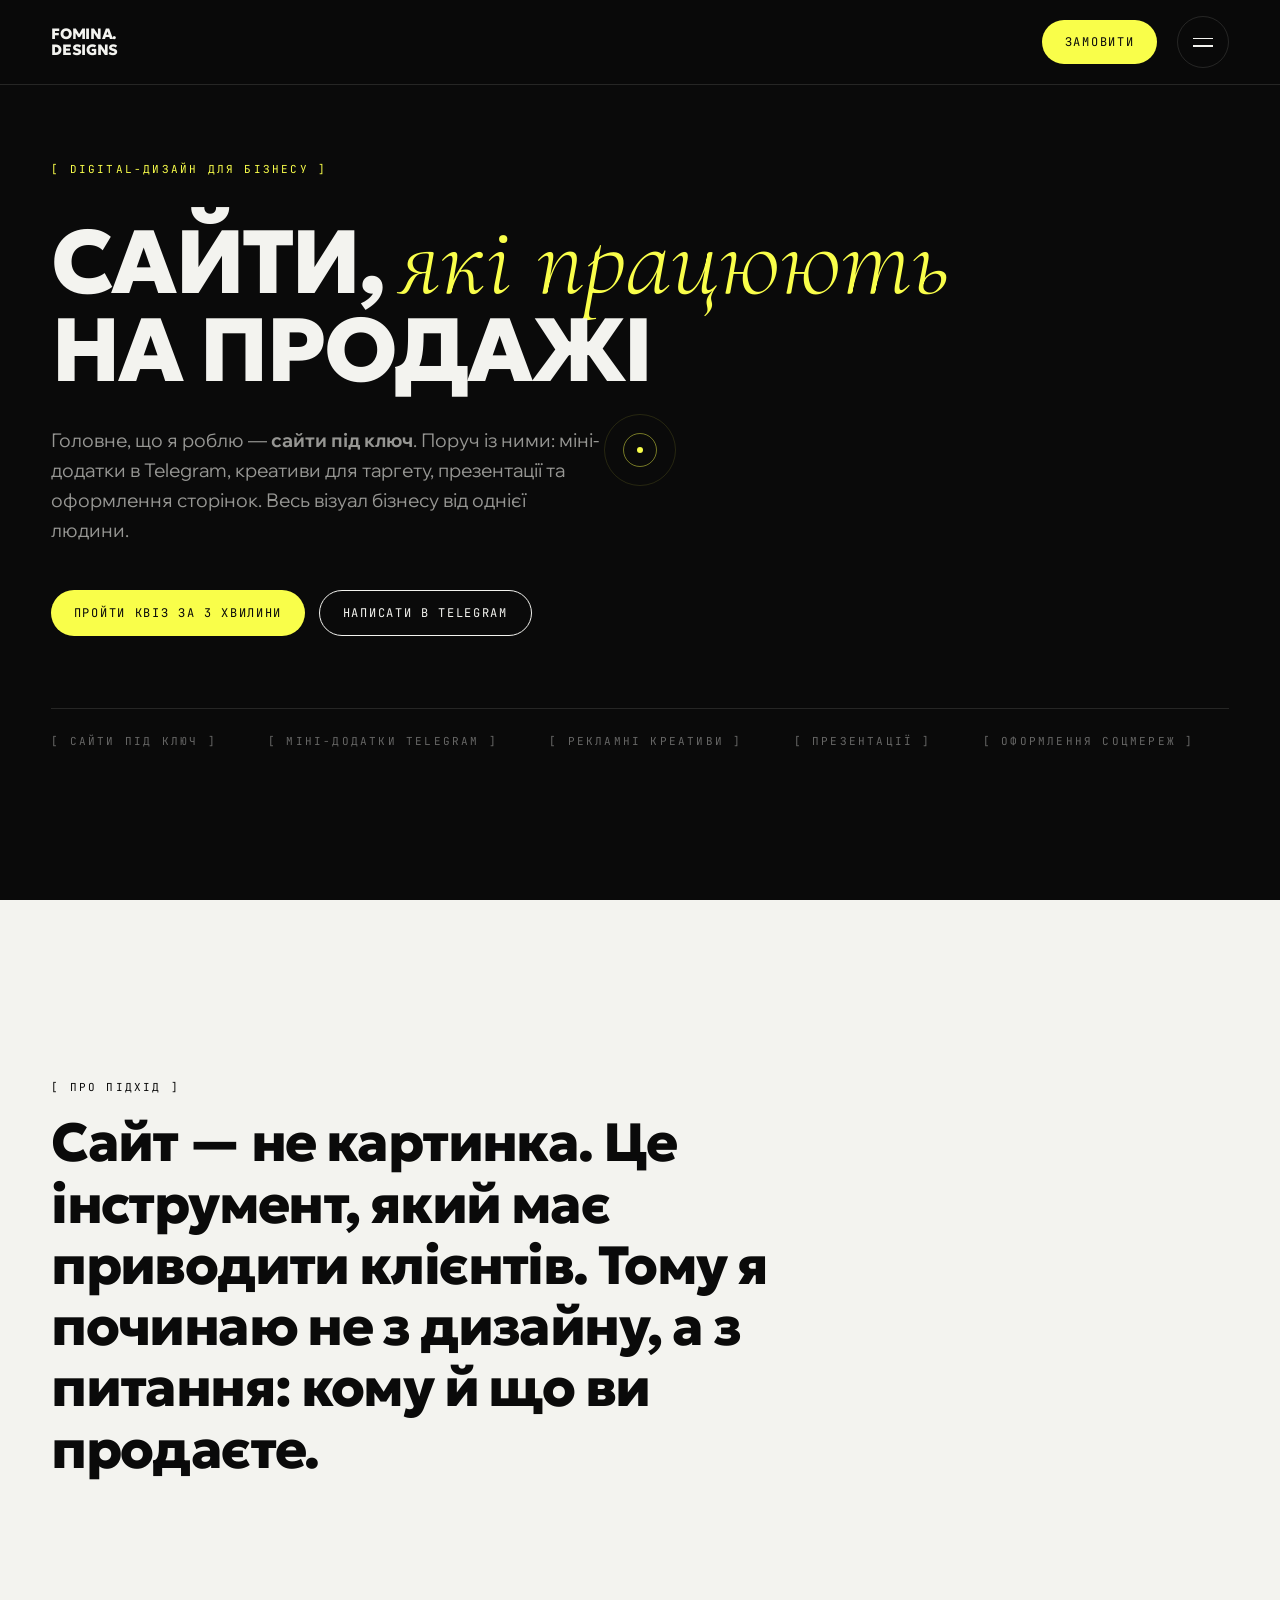
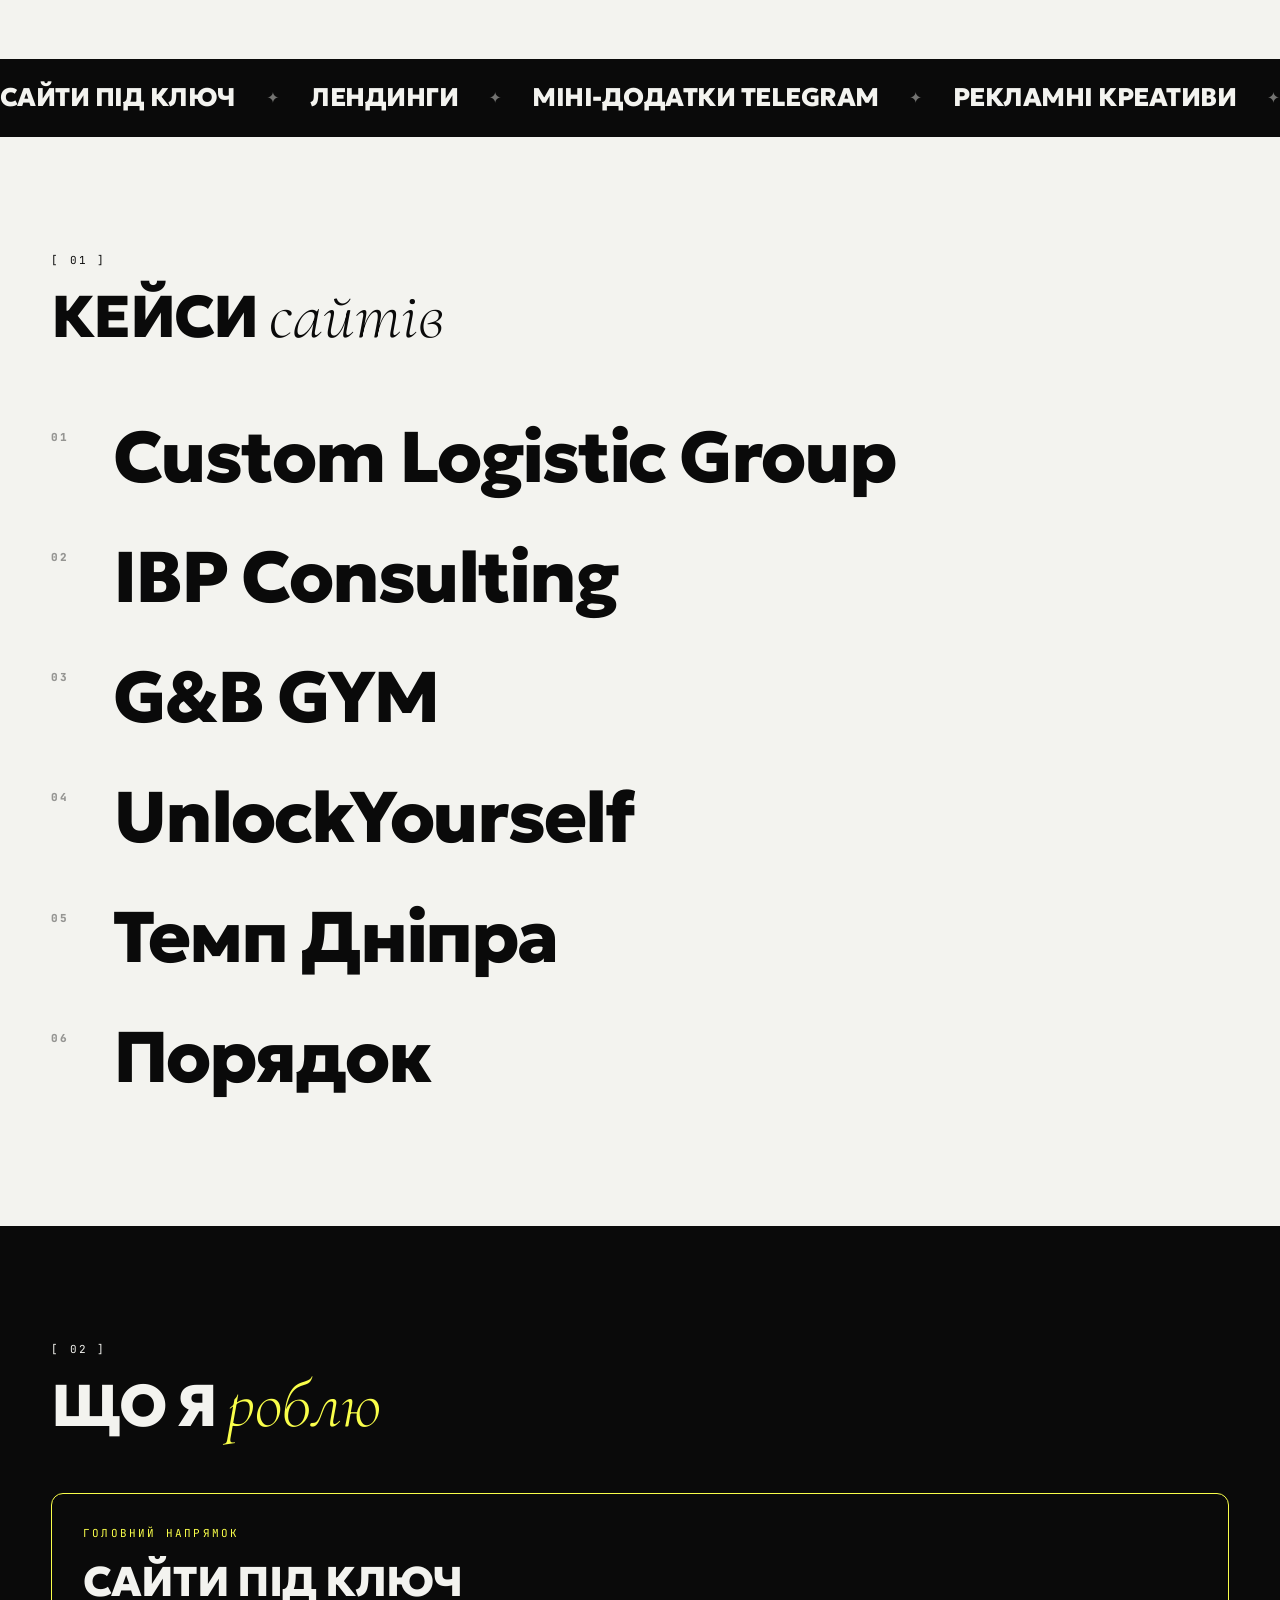
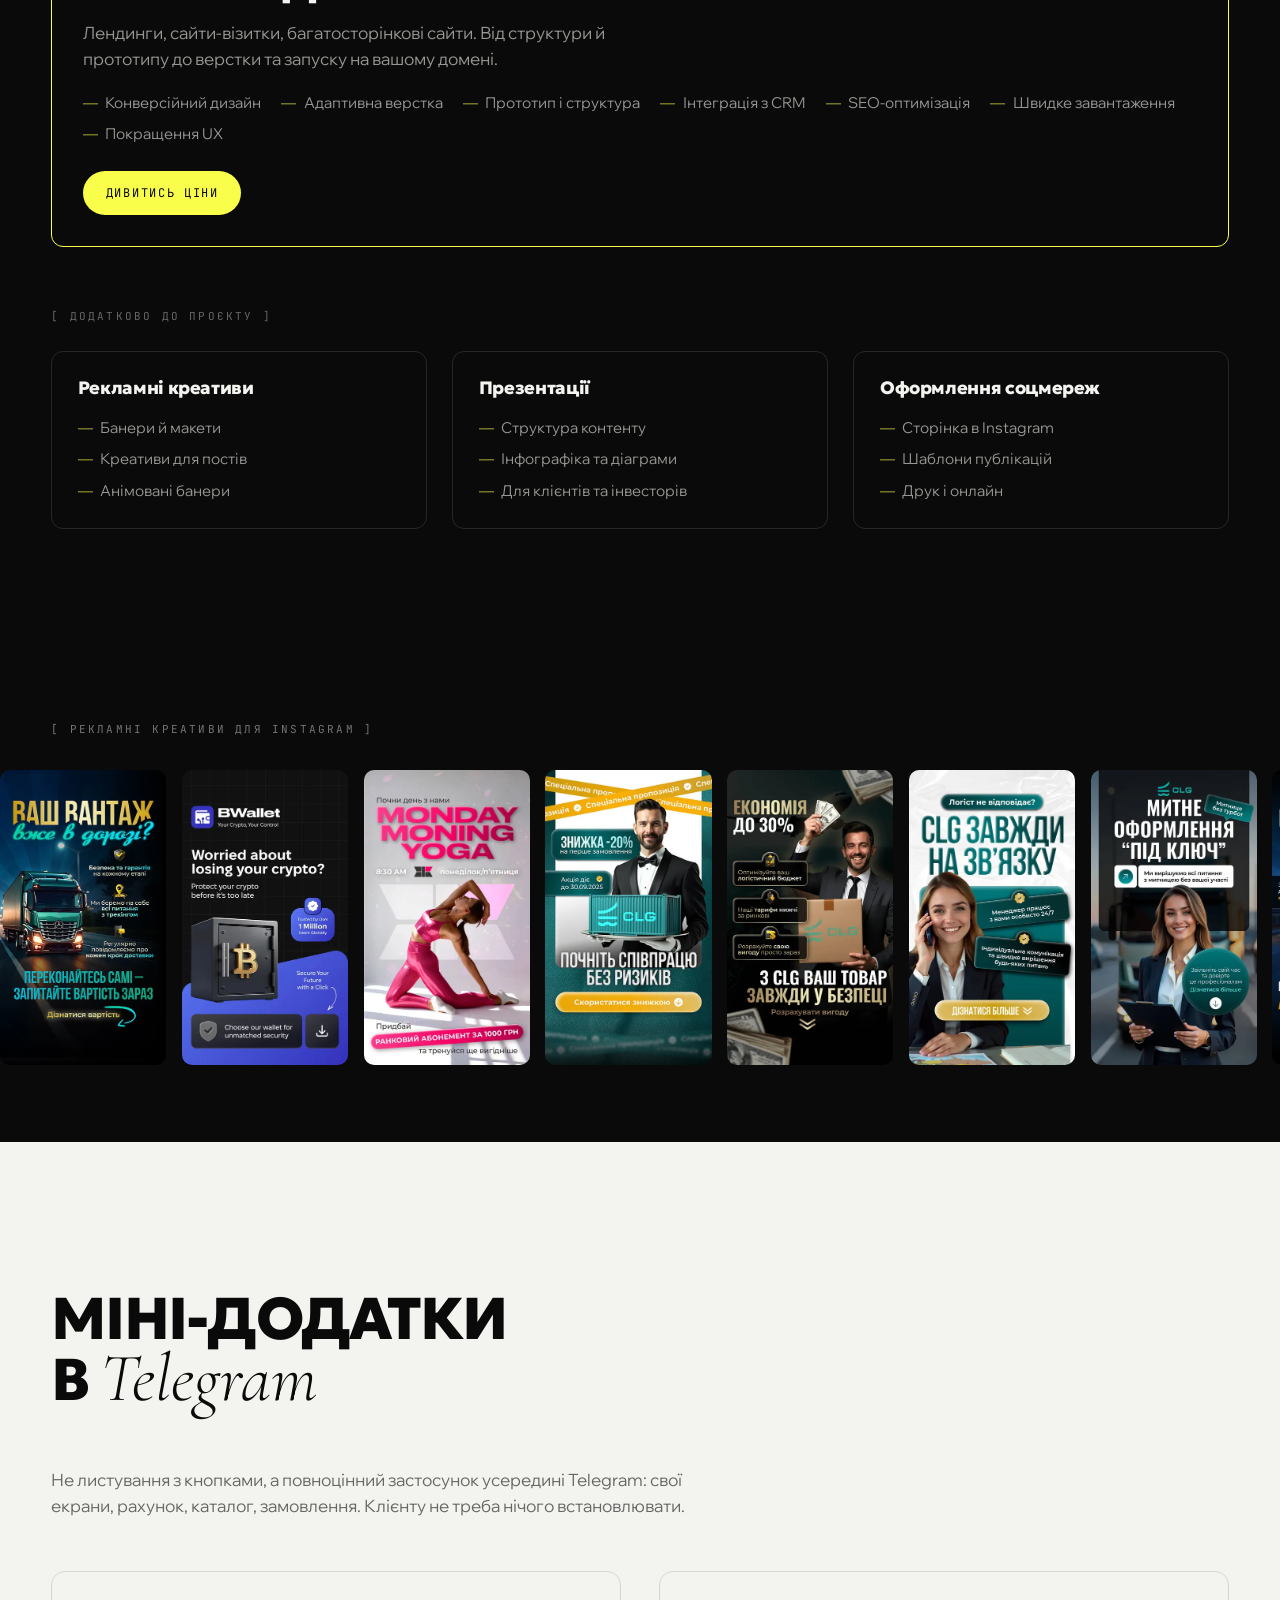
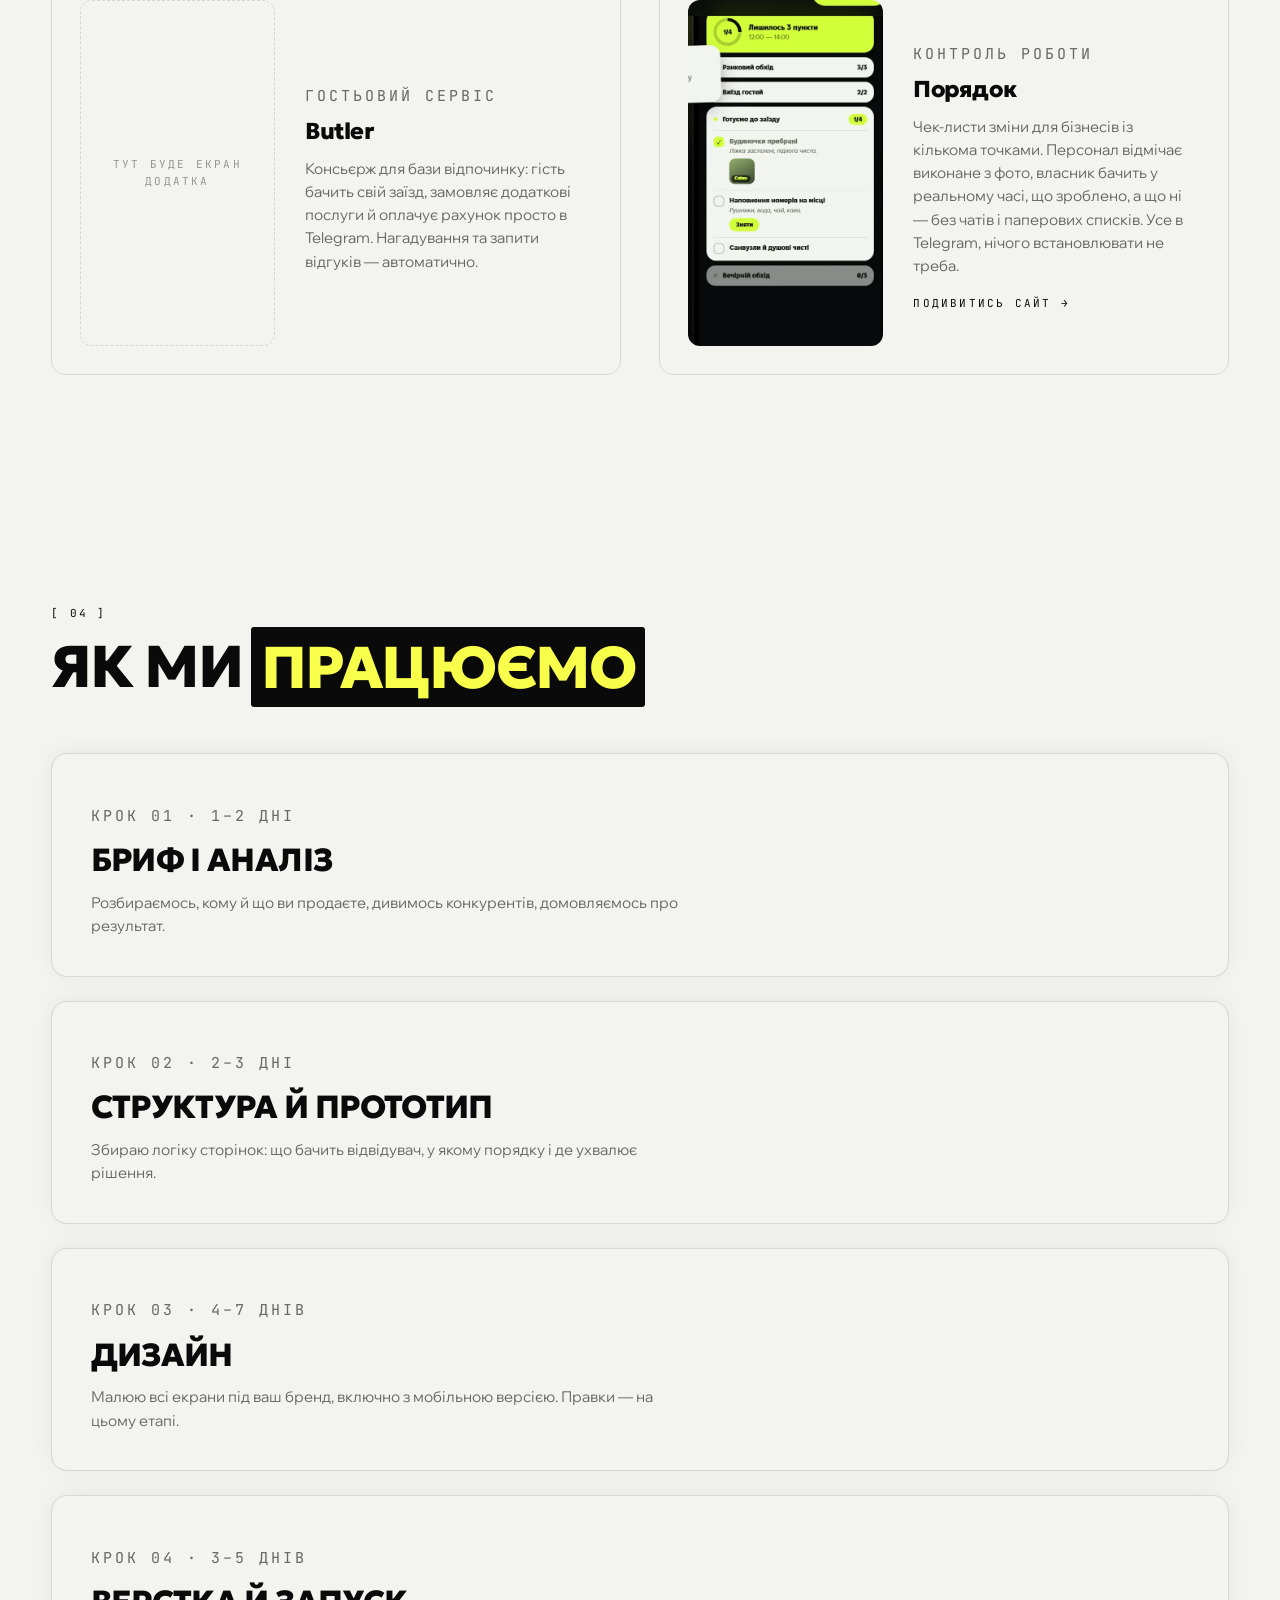
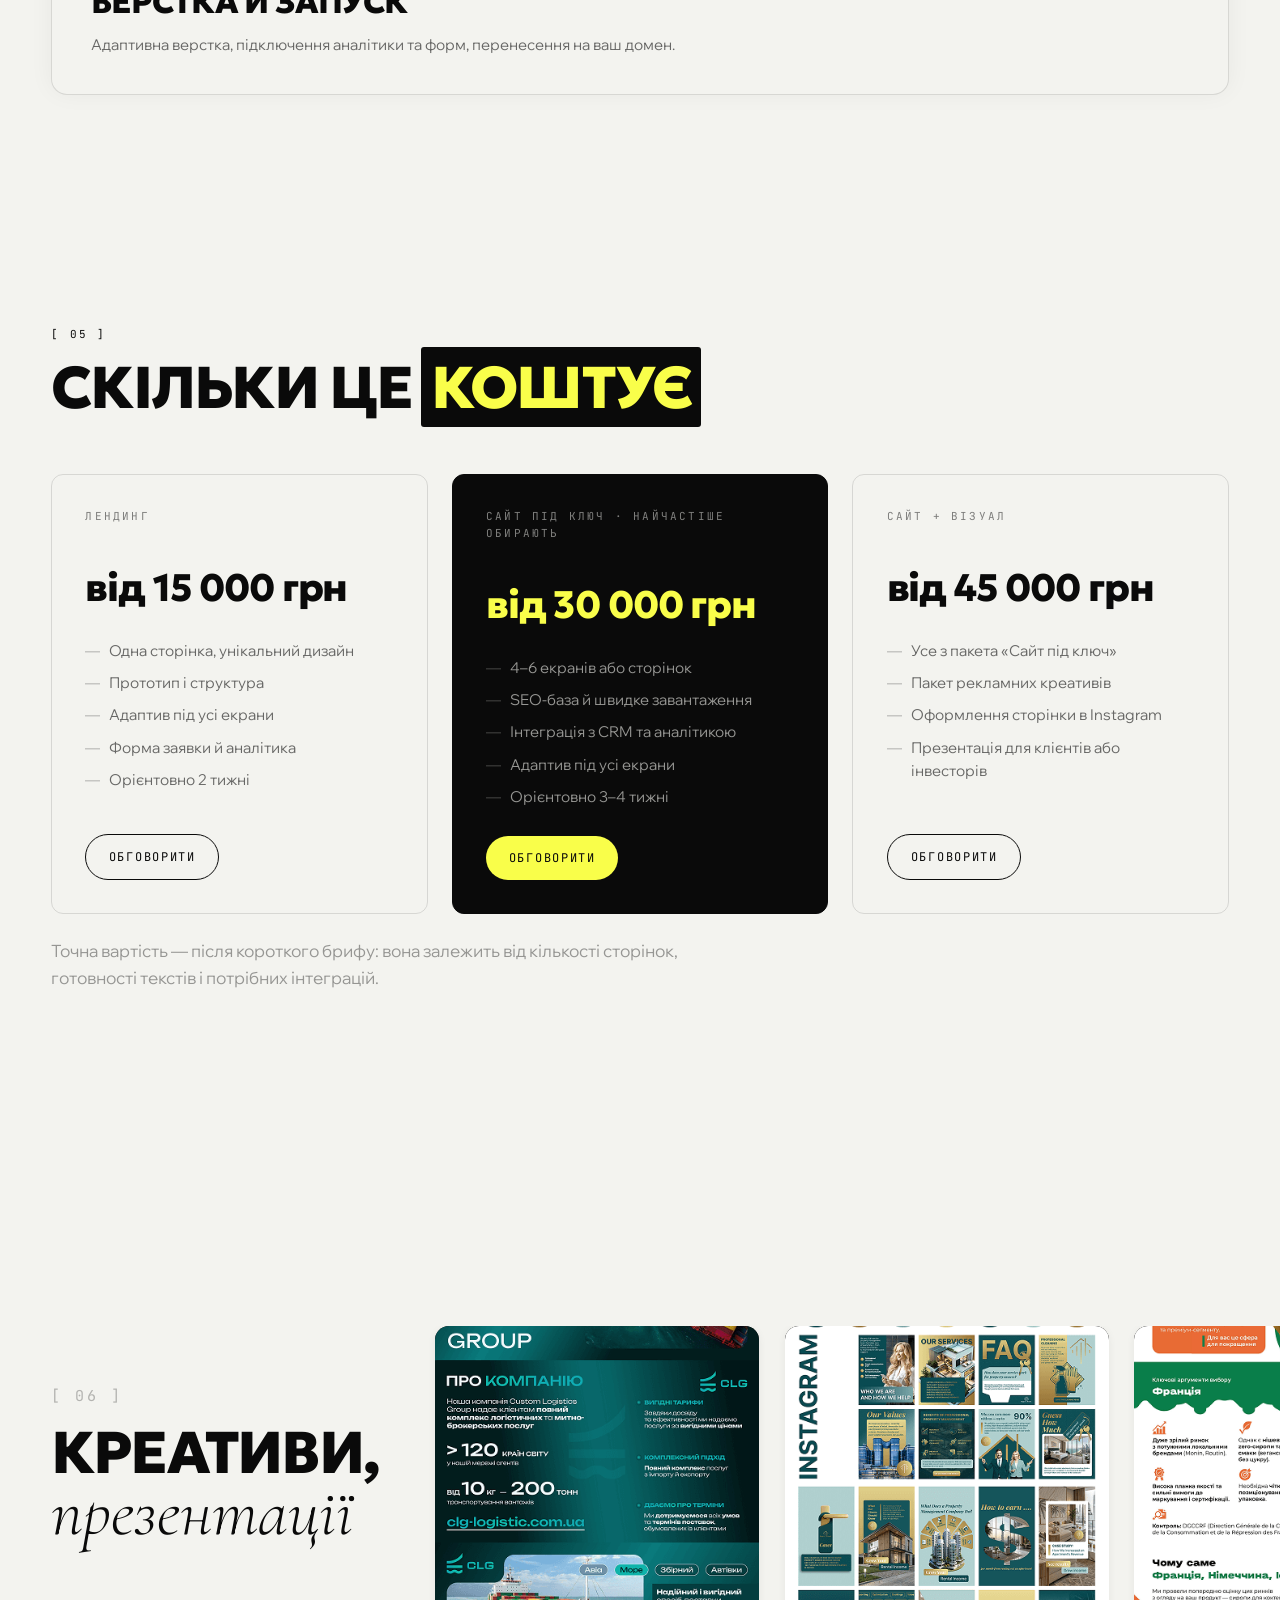
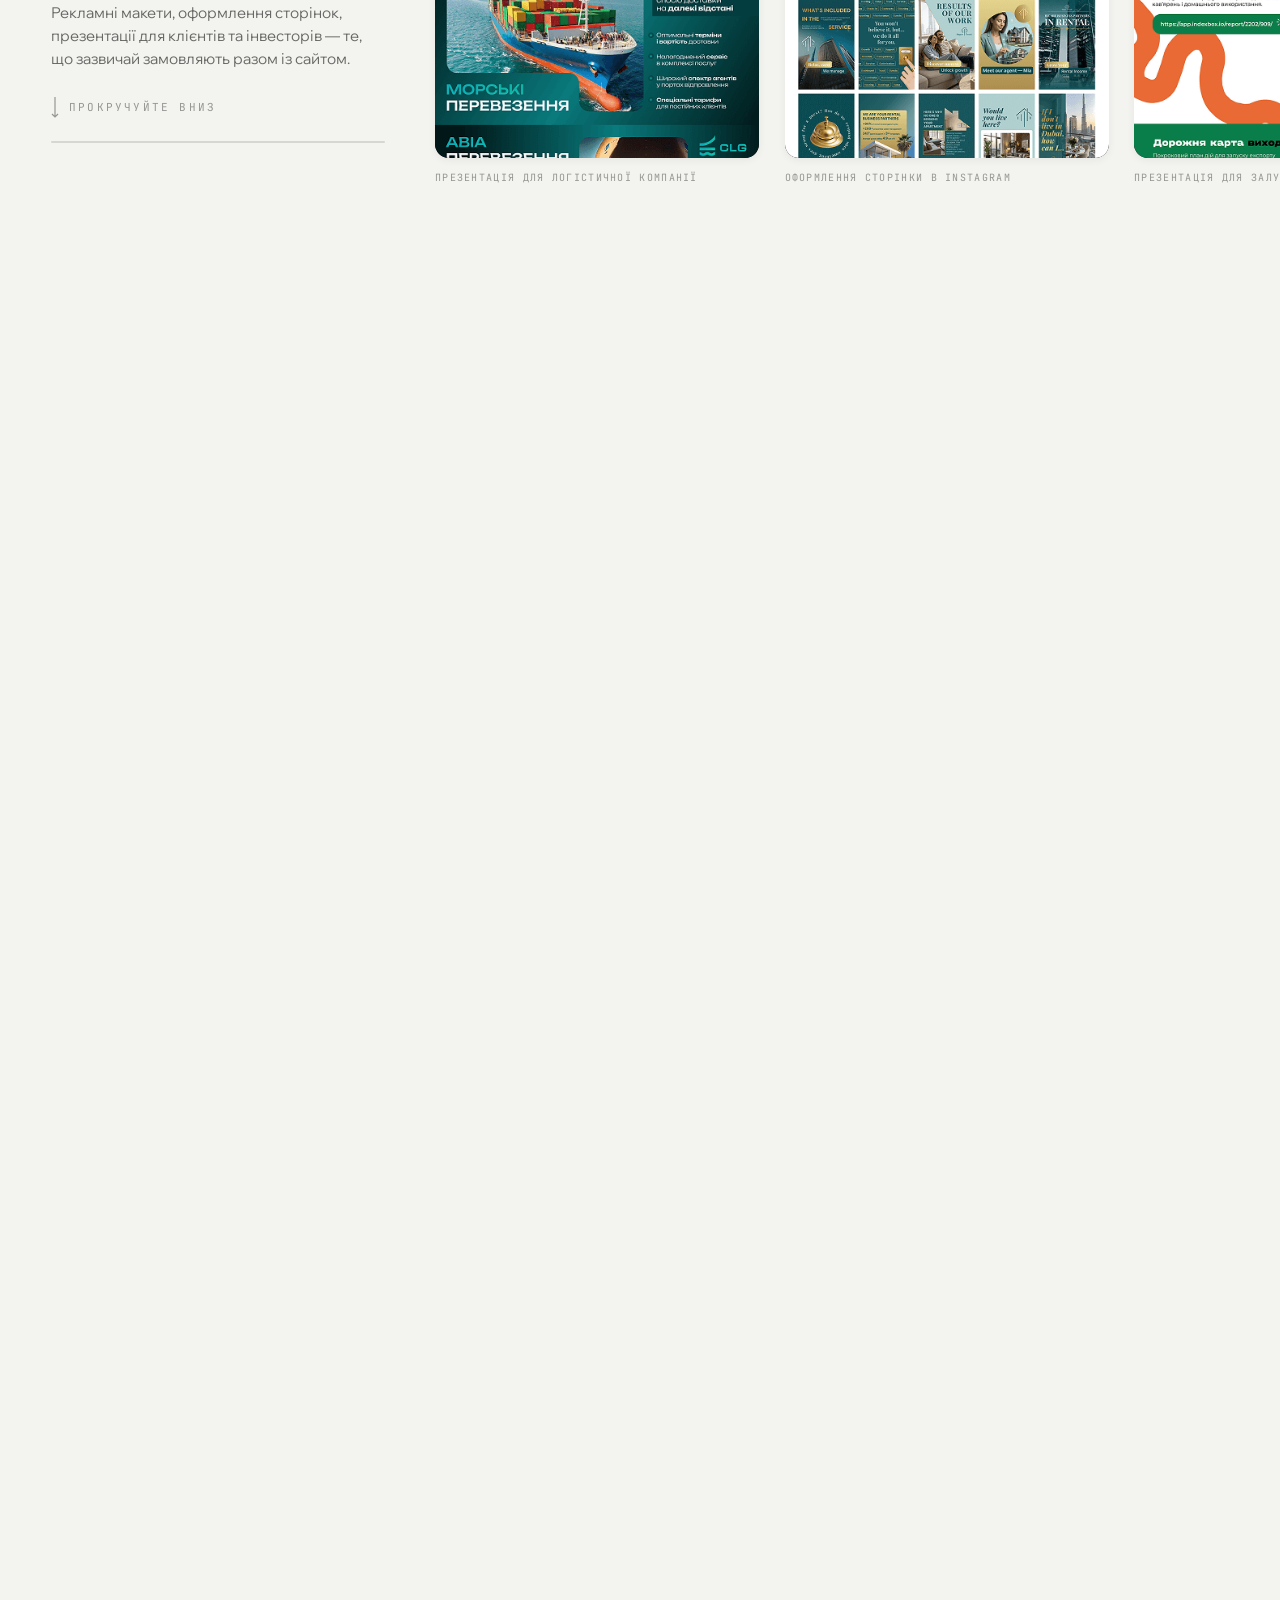
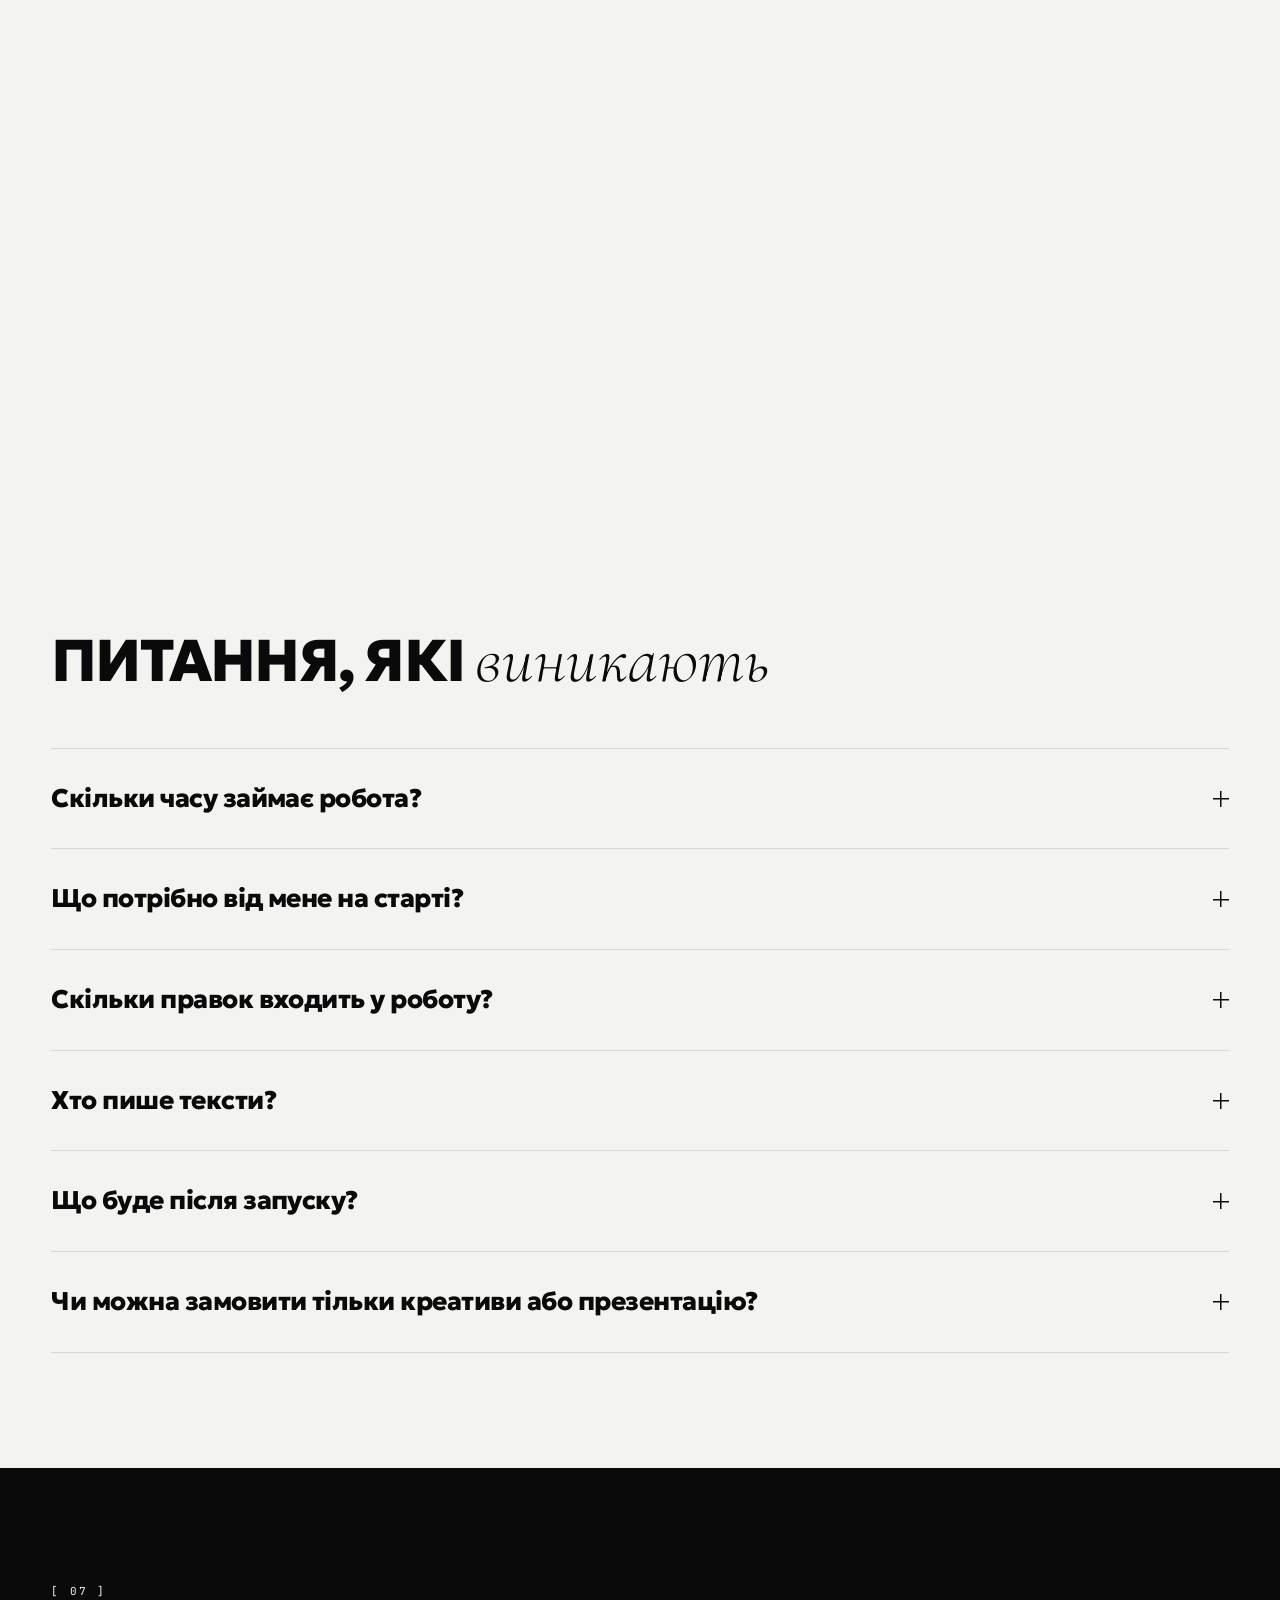
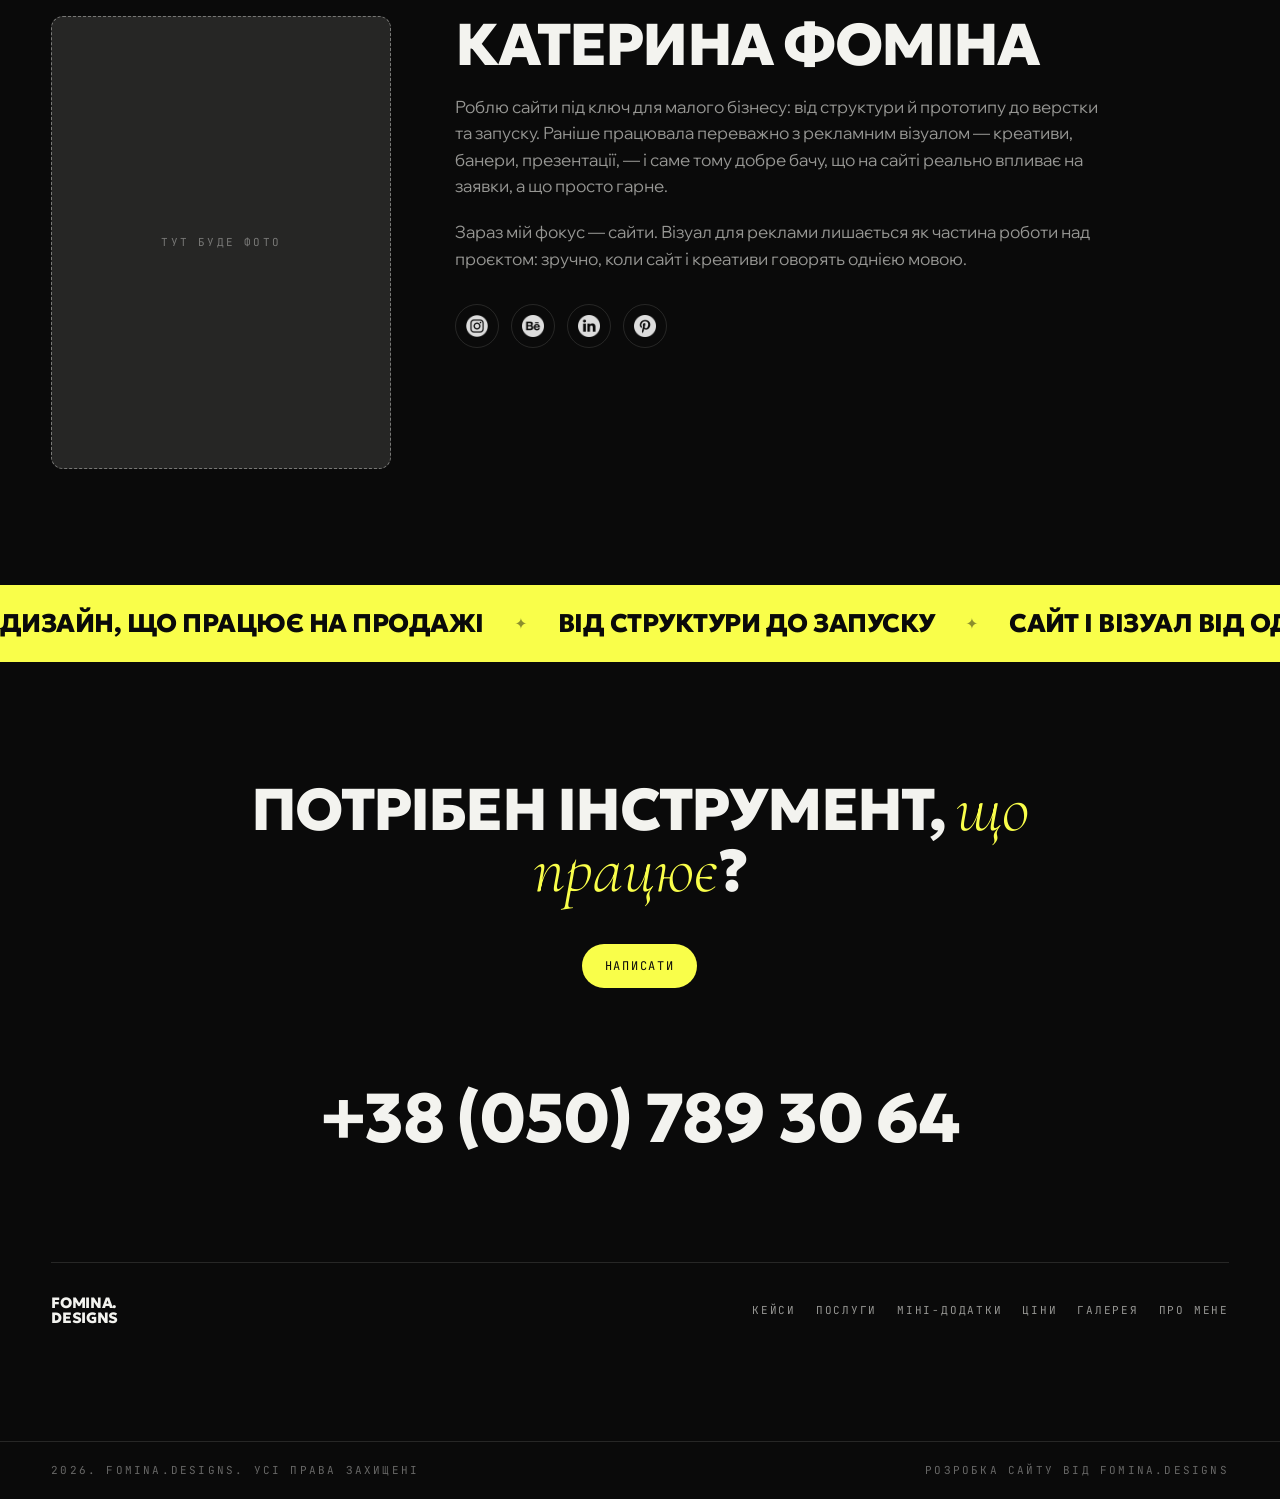
==== index.html @ 54326cf2 "Нахил кейсів прибрано Ефект не сподобався — кейси знову стоять рівно. Виправлення тексту на чорній к" ====
<!DOCTYPE html>
<html lang="uk">
<head>
<meta charset="utf-8">
<meta name="viewport" content="width=device-width, initial-scale=1">
<title>Fomina.Designs — сайти під ключ, які працюють на продажі</title>
<meta name="description" content="Сайти під ключ для малого бізнесу: дизайн, адаптивна верстка та рекламний візуал від однієї людини. Кейси, ціни, терміни.">
<meta property="og:type" content="website">
<meta property="og:title" content="Fomina.Designs — сайти під ключ, які працюють на продажі">
<meta property="og:description" content="Сайти під ключ для малого бізнесу: дизайн, адаптивна верстка та рекламний візуал від однієї людини.">
<meta property="og:image" content="images/Logo-Large.png">
<meta name="twitter:card" content="summary_large_image">
<link rel="shortcut icon" href="images/favicon.png" type="image/x-icon">
<link rel="apple-touch-icon" href="images/webclip.png">
<link rel="preconnect" href="https://fonts.googleapis.com">
<link rel="preconnect" href="https://fonts.gstatic.com" crossorigin>
<link href="https://fonts.googleapis.com/css2?family=Geologica:wght@400;600;800&family=Cormorant:ital,wght@1,300;1,400&family=Wix+Madefor+Display:wght@400;500;700&family=JetBrains+Mono:wght@400&display=swap" rel="stylesheet">
<link href="css/style.css?v=19" rel="stylesheet">
</head>
<body>

<header class="nav">
  <a href="#hero" class="nav__logo">Fomina.<br>Designs</a>
  <a href="https://t.me/fominadesigns" target="_blank" rel="noopener" class="btn btn--accent nav__cta">Замовити</a>
  <button class="burger" id="burger" aria-expanded="false" aria-controls="menu" aria-label="Відкрити меню">
    <span></span><span></span>
  </button>
</header>

<!-- Повноекранне меню -->
<div class="menu" id="menu" hidden>
  <button type="button" class="menu__close" id="menuClose" aria-label="Закрити меню">
    <svg width="22" height="22" viewBox="0 0 22 22" fill="none" aria-hidden="true"><path d="M1 1l20 20M21 1L1 21" stroke="currentColor" stroke-width="1.6"/></svg>
  </button>

  <div class="menu__grid">

    <!-- ліворуч: монограма з блиском -->
    <div class="menu__side">
      <span class="menu__mark" data-text="ФД" aria-hidden="true">ФД</span>
      <p class="mono menu__side-cap">Fomina.Designs<br>Digital-дизайн для бізнесу</p>
    </div>

    <!-- посередині: пункти -->
    <nav class="menu__list" aria-label="Головне меню">
        <a href="#cases">
          <span class="menu__num">/ 01</span>
          <span class="menu__label">Кейси</span>
          <svg class="menu__arrow" width="22" height="14" viewBox="0 0 22 14" fill="none" aria-hidden="true"><path d="M0 7h20M15 1l6 6-6 6" stroke="currentColor" stroke-width="1.4"/></svg>
        </a>
        <a href="#services">
          <span class="menu__num">/ 02</span>
          <span class="menu__label">Послуги</span>
          <svg class="menu__arrow" width="22" height="14" viewBox="0 0 22 14" fill="none" aria-hidden="true"><path d="M0 7h20M15 1l6 6-6 6" stroke="currentColor" stroke-width="1.4"/></svg>
        </a>
        <a href="#apps">
          <span class="menu__num">/ 03</span>
          <span class="menu__label">Міні-додатки</span>
          <svg class="menu__arrow" width="22" height="14" viewBox="0 0 22 14" fill="none" aria-hidden="true"><path d="M0 7h20M15 1l6 6-6 6" stroke="currentColor" stroke-width="1.4"/></svg>
        </a>
        <a href="#process">
          <span class="menu__num">/ 04</span>
          <span class="menu__label">Процес</span>
          <svg class="menu__arrow" width="22" height="14" viewBox="0 0 22 14" fill="none" aria-hidden="true"><path d="M0 7h20M15 1l6 6-6 6" stroke="currentColor" stroke-width="1.4"/></svg>
        </a>
        <a href="#prices">
          <span class="menu__num">/ 05</span>
          <span class="menu__label">Ціни</span>
          <svg class="menu__arrow" width="22" height="14" viewBox="0 0 22 14" fill="none" aria-hidden="true"><path d="M0 7h20M15 1l6 6-6 6" stroke="currentColor" stroke-width="1.4"/></svg>
        </a>
        <a href="#gallery">
          <span class="menu__num">/ 06</span>
          <span class="menu__label">Креативи</span>
          <svg class="menu__arrow" width="22" height="14" viewBox="0 0 22 14" fill="none" aria-hidden="true"><path d="M0 7h20M15 1l6 6-6 6" stroke="currentColor" stroke-width="1.4"/></svg>
        </a>
        <a href="#faq">
          <span class="menu__num">/ 07</span>
          <span class="menu__label">Питання</span>
          <svg class="menu__arrow" width="22" height="14" viewBox="0 0 22 14" fill="none" aria-hidden="true"><path d="M0 7h20M15 1l6 6-6 6" stroke="currentColor" stroke-width="1.4"/></svg>
        </a>
        <a href="#about">
          <span class="menu__num">/ 08</span>
          <span class="menu__label">Про мене</span>
          <svg class="menu__arrow" width="22" height="14" viewBox="0 0 22 14" fill="none" aria-hidden="true"><path d="M0 7h20M15 1l6 6-6 6" stroke="currentColor" stroke-width="1.4"/></svg>
        </a>
    </nav>

    <!-- праворуч: контакти -->
    <div class="menu__aside mono">
      <a href="tel:+380507893064" data-scramble>+38 (050) 789 30 64</a>
      <a href="https://t.me/fominadesigns" target="_blank" rel="noopener">Telegram</a>
      <a href="chi-vtrachaie-vash-biznes-kliientiv-bez-saytu-kviz-za-3-hvilini.html">Пройти квіз</a>

      <span class="menu__aside-gap"></span>

      <a href="https://www.instagram.com/fominadesigns/" target="_blank" rel="noopener">Instagram</a>
      <a href="https://www.behance.net/f56cd61d" target="_blank" rel="noopener">Behance</a>
      <a href="https://www.linkedin.com/in/%D0%BA%D0%B0%D1%82%D0%B5%D1%80%D0%B8%D0%BD%D0%B0-%D1%84%D0%BE%D0%BC%D1%96%D0%BD%D0%B0-554132326/" target="_blank" rel="noopener">LinkedIn</a>
      <a href="https://www.pinterest.com/DesignsByFomina" target="_blank" rel="noopener">Pinterest</a>

      <span class="menu__aside-gap"></span>
      <span class="menu__aside-note">Сайти під ключ,<br>міні-додатки в Telegram,<br>креативи й презентації</span>
    </div>

  </div>
</div>
</div>

<!-- ============================ ПЕРШИЙ ЕКРАН ============================ -->
<section id="hero" class="section dark hero">
    <div class="trail" id="trail" aria-hidden="true">
      <img class="trail__img" src="images/trail/01.webp" alt="" aria-hidden="true">
      <img class="trail__img" src="images/trail/02.webp" alt="" aria-hidden="true">
      <img class="trail__img" src="images/trail/03.webp" alt="" aria-hidden="true">
      <img class="trail__img" src="images/trail/04.webp" alt="" aria-hidden="true">
      <img class="trail__img" src="images/trail/05.webp" alt="" aria-hidden="true">
      <img class="trail__img" src="images/trail/06.webp" alt="" aria-hidden="true">
      <img class="trail__img" src="images/trail/07.webp" alt="" aria-hidden="true">
      <img class="trail__img" src="images/trail/08.webp" alt="" aria-hidden="true">
    </div>
  <div class="wrap">
    <p class="mono hero__label">[ Digital-дизайн для бізнесу ]</p>
    <h1 class="hero__title">Сайти, <span class="soft">які працюють</span><br>на продажі</h1>
    <p class="hero__lead">
      Головне, що я роблю — <strong>сайти під ключ</strong>. Поруч із ними: міні-додатки
      в Telegram, креативи для таргету, презентації та оформлення сторінок.
      Весь візуал бізнесу від однієї людини.
    </p>
    <div class="hero__actions">
      <a href="chi-vtrachaie-vash-biznes-kliientiv-bez-saytu-kviz-za-3-hvilini.html" class="btn btn--accent">Пройти квіз за 3 хвилини</a>
      <a href="https://t.me/fominadesigns" target="_blank" rel="noopener" class="btn btn--ghost">Написати в Telegram</a>
    </div>
    <div class="hero__meta mono">
      <span>[ Сайти під ключ ]</span>
      <span>[ Міні-додатки Telegram ]</span>
      <span>[ Рекламні креативи ]</span>
      <span>[ Презентації ]</span>
      <span>[ Оформлення соцмереж ]</span>
    </div>
  </div>
</section>


<!-- ================================ МІСІЯ ================================ -->
<!-- ТЕКСТ МІСІЇ. Варіанти на заміну:
     2) «Я роблю сайти, які не соромно показати — і не соромно порахувати:
        кожен екран веде відвідувача до заявки, а не просто гарно виглядає.»
     3) «Дизайн, верстка й рекламний візуал від однієї людини. Вам не треба
        зводити трьох підрядників і пояснювати кожному одне й те саме.»      -->
<section id="mission" class="section light mission">
  <div class="wrap">
    <p class="mono section-label">[ Про підхід ]</p>
    <p class="mission__text" id="missionText">Сайт — не картинка. Це інструмент, який має приводити клієнтів. Тому я починаю не з дизайну, а з питання: кому й що ви продаєте.</p>
  </div>
</section>

<!-- Біжучий рядок: перелік послуг -->
<div class="marquee marquee--dark" aria-hidden="true">
  <div class="marquee__track">
    <span class="marquee__group">
      <span>Сайти під ключ</span><i>✦</i><span>Лендинги</span><i>✦</i><span>Міні-додатки Telegram</span><i>✦</i><span>Рекламні креативи</span><i>✦</i><span>Презентації</span><i>✦</i><span>Оформлення Instagram</span><i>✦</i>
    </span>
    <span class="marquee__group">
      <span>Сайти під ключ</span><i>✦</i><span>Лендинги</span><i>✦</i><span>Міні-додатки Telegram</span><i>✦</i><span>Рекламні креативи</span><i>✦</i><span>Презентації</span><i>✦</i><span>Оформлення Instagram</span><i>✦</i>
    </span>
  </div>
</div>

<!-- ================================ КЕЙСИ ================================ -->
<section id="cases" class="section light">
  <div class="wrap">
    <p class="mono section-label">[ 01 ]</p>
    <h2 class="section-title">Кейси <span class="soft">сайтів</span></h2>
    <div class="cases" id="cases-list">

      <a class="case" href="https://customlogisticgroup.webflow.io/" target="_blank" rel="noopener"
         data-preview="images/cases/clg.webp">
        <span class="case__num">01</span>
        <span>Custom Logistic Group</span>
        <img class="case__thumb" src="images/cases/clg.webp" alt="" loading="lazy" width="64">
      </a>

      <a class="case" href="https://fominadesigns.github.io/VS-site/" target="_blank" rel="noopener"
         data-preview="images/cases/ibp.webp">
        <span class="case__num">02</span>
        <span>IBP Consulting</span>
        <img class="case__thumb" src="images/cases/ibp.webp" alt="" loading="lazy" width="64">
      </a>

      <a class="case" href="https://g-b-93a51c.webflow.io/" target="_blank" rel="noopener"
         data-preview="images/cases/gbgym.webp">
        <span class="case__num">03</span>
        <span>G&amp;B GYM</span>
        <img class="case__thumb" src="images/cases/gbgym.webp" alt="" loading="lazy" width="64">
      </a>

      <a class="case" href="https://fominadesigns.github.io/unlockyourselfmeditation/index.html" target="_blank" rel="noopener"
         data-preview="images/cases/unlock.webp">
        <span class="case__num">04</span>
        <span>UnlockYourself</span>
        <img class="case__thumb" src="images/cases/unlock.webp" alt="" loading="lazy" width="64">
      </a>

      <a class="case" href="https://fominadesigns.github.io/temp-dnipra-preview/" target="_blank" rel="noopener"
         data-preview="images/cases/tempdnipra.webp">
        <span class="case__num">05</span>
        <span>Темп Дніпра</span>
        <img class="case__thumb" src="images/cases/tempdnipra.webp" alt="" loading="lazy" width="64">
      </a>

      <a class="case" href="https://fominadesigns.github.io/poryadok-landing/" target="_blank" rel="noopener"
         data-preview="images/cases/poryadok.webp">
        <span class="case__num">06</span>
        <span>Порядок</span>
        <img class="case__thumb" src="images/cases/poryadok.webp" alt="" loading="lazy" width="64">
      </a>

      <!-- Посилання веде на робочу версію на GitHub Pages.
           Домен tempdnipra.pp.ua на момент збірки не відповідав (connection timed out) —
           щойно запрацює, замінити href на https://tempdnipra.pp.ua/ -->

    </div>
  </div>
  <div class="case-preview" id="casePreview" aria-hidden="true">
    <img src="" alt="">
  </div>
</section>

<!-- =============================== ПОСЛУГИ =============================== -->
<section id="services" class="section dark">
  <div class="wrap">
    <p class="mono section-label">[ 02 ]</p>
    <h2 class="section-title">Що я <span class="soft">роблю</span></h2>
    <div class="services">

      <article class="service service--main">
        <p class="mono service__num">Головний напрямок</p>
        <h3>Сайти під ключ</h3>
        <p class="service__lead">Лендинги, сайти-візитки, багатосторінкові сайти. Від структури й прототипу до верстки та запуску на вашому домені.</p>
        <ul>
          <li>Конверсійний дизайн</li>
          <li>Адаптивна верстка</li>
          <li>Прототип і структура</li>
          <li>Інтеграція з CRM</li>
          <li>SEO-оптимізація</li>
          <li>Швидке завантаження</li>
          <li>Покращення UX</li>
        </ul>
        <a href="#prices" class="btn btn--accent">Дивитись ціни</a>
      </article>

      <p class="mono services__divider">[ Додатково до проєкту ]</p>

      <article class="service service--small">
        <h3>Рекламні креативи</h3>
        <ul><li>Банери й макети</li><li>Креативи для постів</li><li>Анімовані банери</li></ul>
      </article>

      <article class="service service--small">
        <h3>Презентації</h3>
        <ul><li>Структура контенту</li><li>Інфографіка та діаграми</li><li>Для клієнтів та інвесторів</li></ul>
      </article>

      <article class="service service--small">
        <h3>Оформлення соцмереж</h3>
        <ul><li>Сторінка в Instagram</li><li>Шаблони публікацій</li><li>Друк і онлайн</li></ul>
      </article>

    </div>
  </div>
</section>


<!-- Біжуча стрічка з рекламними креативами -->
<section class="belt" aria-label="Рекламні креативи">
  <div class="belt__head">
    <p class="mono">[ Рекламні креативи для Instagram ]</p>
  </div>
  <div class="marquee marquee--images" aria-hidden="true">
    <div class="marquee__track marquee__track--slow">
      <span class="marquee__group"><img src="images/creatives/01.webp" alt="Рекламний креатив для Instagram" loading="lazy"><img src="images/creatives/02.webp" alt="Рекламний креатив для Instagram" loading="lazy"><img src="images/creatives/03.webp" alt="Рекламний креатив для Instagram" loading="lazy"><img src="images/creatives/04.webp" alt="Рекламний креатив для Instagram" loading="lazy"><img src="images/creatives/05.webp" alt="Рекламний креатив для Instagram" loading="lazy"><img src="images/creatives/06.webp" alt="Рекламний креатив для Instagram" loading="lazy"><img src="images/creatives/07.webp" alt="Рекламний креатив для Instagram" loading="lazy"><img src="images/creatives/08.webp" alt="Рекламний креатив для Instagram" loading="lazy"><img src="images/creatives/09.webp" alt="Рекламний креатив для Instagram" loading="lazy"><img src="images/creatives/10.webp" alt="Рекламний креатив для Instagram" loading="lazy"><img src="images/creatives/11.webp" alt="Рекламний креатив для Instagram" loading="lazy"><img src="images/creatives/12.webp" alt="Рекламний креатив для Instagram" loading="lazy"></span>
      <span class="marquee__group"><img src="images/creatives/01.webp" alt="Рекламний креатив для Instagram" loading="lazy"><img src="images/creatives/02.webp" alt="Рекламний креатив для Instagram" loading="lazy"><img src="images/creatives/03.webp" alt="Рекламний креатив для Instagram" loading="lazy"><img src="images/creatives/04.webp" alt="Рекламний креатив для Instagram" loading="lazy"><img src="images/creatives/05.webp" alt="Рекламний креатив для Instagram" loading="lazy"><img src="images/creatives/06.webp" alt="Рекламний креатив для Instagram" loading="lazy"><img src="images/creatives/07.webp" alt="Рекламний креатив для Instagram" loading="lazy"><img src="images/creatives/08.webp" alt="Рекламний креатив для Instagram" loading="lazy"><img src="images/creatives/09.webp" alt="Рекламний креатив для Instagram" loading="lazy"><img src="images/creatives/10.webp" alt="Рекламний креатив для Instagram" loading="lazy"><img src="images/creatives/11.webp" alt="Рекламний креатив для Instagram" loading="lazy"><img src="images/creatives/12.webp" alt="Рекламний креатив для Instagram" loading="lazy"></span>
    </div>
  </div>
</section>

<!-- =========================== МІНІ-ДОДАТКИ ============================== -->
<!-- ТЕКСТИ Й ЗОБРАЖЕННЯ — ЗАГЛУШКИ. Зображення класти як
     images/apps/butler.png і images/apps/kassa.png, потім прибрати клас app__shot--empty -->
<section id="apps" class="section light">
  <div class="wrap">
    <p class="mono section-label">[ 03 ]</p>
    <h2 class="section-title">Міні-додатки<br>в <span class="soft">Telegram</span></h2>
    <p class="apps__lead">Не листування з кнопками, а повноцінний застосунок усередині Telegram: свої екрани, рахунок, каталог, замовлення. Клієнту не треба нічого встановлювати.</p>

    <div class="apps">
      <article class="app">
        <div class="app__shot app__shot--empty mono">Тут буде екран додатка</div>
        <div class="app__body">
          <p class="mono app__tag">Гостьовий сервіс</p>
          <h3>Butler</h3>
          <p>Консьєрж для бази відпочинку: гість бачить свій заїзд, замовляє додаткові послуги й оплачує рахунок просто в Telegram. Нагадування та запити відгуків — автоматично.</p>
        </div>
      </article>

      <article class="app">
        <div class="app__shot"><img src="images/apps/poryadok.webp" alt="Екран додатка Порядок: чек-лист зміни" loading="lazy"></div>
        <div class="app__body">
          <p class="mono app__tag">Контроль роботи</p>
          <h3>Порядок</h3>
          <p>Чек-листи зміни для бізнесів із кількома точками. Персонал відмічає виконане з фото, власник бачить у реальному часі, що зроблено, а що ні — без чатів і паперових списків. Усе в Telegram, нічого встановлювати не треба.</p>
          <a href="https://fominadesigns.github.io/poryadok-landing/" target="_blank" rel="noopener" class="mono app__link">Подивитись сайт →</a>
        </div>
      </article>
    </div>
  </div>
</section>

<!-- =============================== ПРОЦЕС ================================ -->
<!-- ТЕРМІНИ — ЗАГЛУШКА. Підтвердити або замінити на реальні.
     Картки прилипають одна під одною і складаються стосом — це чистий CSS,
     position:sticky зі зростаючим відступом, без жодного скрипта. -->
<section id="process" class="section light">
  <div class="wrap">
    <p class="mono section-label">[ 04 ]</p>
    <h2 class="section-title">Як ми <span class="accent">працюємо</span></h2>
    <div class="steps">
      <article class="step" style="--i:0">
        <p class="mono step__when">Крок 01 · 1–2 дні</p>
        <h3>Бриф і аналіз</h3>
        <p>Розбираємось, кому й що ви продаєте, дивимось конкурентів, домовляємось про результат.</p>
      </article>
      <article class="step" style="--i:1">
        <p class="mono step__when">Крок 02 · 2–3 дні</p>
        <h3>Структура й прототип</h3>
        <p>Збираю логіку сторінок: що бачить відвідувач, у якому порядку і де ухвалює рішення.</p>
      </article>
      <article class="step" style="--i:2">
        <p class="mono step__when">Крок 03 · 4–7 днів</p>
        <h3>Дизайн</h3>
        <p>Малюю всі екрани під ваш бренд, включно з мобільною версією. Правки — на цьому етапі.</p>
      </article>
      <article class="step" style="--i:3">
        <p class="mono step__when">Крок 04 · 3–5 днів</p>
        <h3>Верстка й запуск</h3>
        <p>Адаптивна верстка, підключення аналітики та форм, перенесення на ваш домен.</p>
      </article>
    </div>
  </div>
</section>

<!-- ================================ ЦІНИ ================================= -->
<!-- ЦІНИ — ЗАГЛУШКА за узгодженим орієнтиром. Замінити на підтверджені цифри. -->
<section id="prices" class="section light">
  <div class="wrap">
    <p class="mono section-label">[ 05 ]</p>
    <h2 class="section-title">Скільки це <span class="accent">коштує</span></h2>
    <div class="plans">

      <article class="plan">
        <p class="mono plan__tag">Лендинг</p>
        <p class="plan__price">від 15 000 грн</p>
        <ul>
          <li>Одна сторінка, унікальний дизайн</li>
          <li>Прототип і структура</li>
          <li>Адаптив під усі екрани</li>
          <li>Форма заявки й аналітика</li>
          <li>Орієнтовно 2 тижні</li>
        </ul>
        <a href="https://t.me/fominadesigns" target="_blank" rel="noopener" class="btn btn--ghost">Обговорити</a>
      </article>

      <article class="plan plan--featured">
        <p class="mono plan__tag">Сайт під ключ · найчастіше обирають</p>
        <p class="plan__price">від 30 000 грн</p>
        <ul>
          <li>4–6 екранів або сторінок</li>
          <li>SEO-база й швидке завантаження</li>
          <li>Інтеграція з CRM та аналітикою</li>
          <li>Адаптив під усі екрани</li>
          <li>Орієнтовно 3–4 тижні</li>
        </ul>
        <a href="https://t.me/fominadesigns" target="_blank" rel="noopener" class="btn btn--accent">Обговорити</a>
      </article>

      <article class="plan">
        <p class="mono plan__tag">Сайт + візуал</p>
        <p class="plan__price">від 45 000 грн</p>
        <ul>
          <li>Усе з пакета «Сайт під ключ»</li>
          <li>Пакет рекламних креативів</li>
          <li>Оформлення сторінки в Instagram</li>
          <li>Презентація для клієнтів або інвесторів</li>
        </ul>
        <a href="https://t.me/fominadesigns" target="_blank" rel="noopener" class="btn btn--ghost">Обговорити</a>
      </article>

    </div>
    <p class="plans-note">Точна вартість — після короткого брифу: вона залежить від кількості сторінок, готовності текстів і потрібних інтеграцій.</p>
  </div>
</section>

<!-- ============================== РОБОТИ ================================= -->
<!-- Заголовок їде разом із роботами — він перша комірка доріжки.
     Висоту секції рахує JS: екран + пауза + шлях доріжки + така сама пауза. -->
<section id="gallery" class="works light">
  <div class="works__wrap" id="worksWrap">
    <div class="works__stage">
      <div class="works__viewport" id="worksViewport">
        <div class="works__track" id="worksTrack" role="region" aria-label="Галерея робіт">

          <div class="works__intro">
            <p class="mono section-label">[ 06 ]</p>
            <h2 class="section-title">Креативи,<br><span class="soft">презентації</span></h2>
            <p>Рекламні макети, оформлення сторінок, презентації для клієнтів та інвесторів — те, що зазвичай замовляють разом із сайтом.</p>
            <div class="works__hint mono">
              <span class="works__hint--pinned">
                <svg width="8" height="22" viewBox="0 0 8 22" fill="none" aria-hidden="true"><path d="M4 0v20M1 17l3 3 3-3" stroke="currentColor" stroke-width="1.2"/></svg>
                Прокручуйте вниз
              </span>
              <span class="works__hint--free">
                <svg width="22" height="8" viewBox="0 0 22 8" fill="none" aria-hidden="true"><path d="M0 4h20M17 1l3 3-3 3" stroke="currentColor" stroke-width="1.2"/></svg>
                Гортайте вбік
              </span>
            </div>
            <div class="works__progress" aria-hidden="true"><span id="worksBar"></span></div>
          </div>

          <figure class="work">
            <button type="button" class="work__frame" data-full="images/CLG-presentation.png" data-caption="Презентація для логістичної компанії" aria-label="Відкрити на весь екран: Презентація для логістичної компанії">
              <img src="images/Logistic-mini.png" alt="Презентація для логістичної компанії" loading="lazy">
            </button>
            <figcaption>Презентація для логістичної компанії</figcaption>
          </figure>
          <figure class="work">
            <button type="button" class="work__frame" data-full="images/Instagram.png" data-caption="Оформлення сторінки в Instagram" aria-label="Відкрити на весь екран: Оформлення сторінки в Instagram">
              <img src="images/Instagram.png" alt="Оформлення сторінки в Instagram" loading="lazy">
            </button>
            <figcaption>Оформлення сторінки в Instagram</figcaption>
          </figure>
          <figure class="work">
            <button type="button" class="work__frame" data-full="images/Export.png" data-caption="Презентація для залучення інвесторів" aria-label="Відкрити на весь екран: Презентація для залучення інвесторів">
              <img src="images/Export-mini.png" alt="Презентація для залучення інвесторів" loading="lazy">
            </button>
            <figcaption>Презентація для залучення інвесторів</figcaption>
          </figure>
          <figure class="work">
            <button type="button" class="work__frame" data-full="images/Inst-logistic.png" data-caption="Рекламні креативи для Instagram" aria-label="Відкрити на весь екран: Рекламні креативи для Instagram">
              <img src="images/Inst-logistic.png" alt="Рекламні креативи для Instagram" loading="lazy">
            </button>
            <figcaption>Рекламні креативи для Instagram</figcaption>
          </figure>
          <figure class="work">
            <button type="button" class="work__frame" data-full="images/Smartass-presentation.png" data-caption="Презентація для фітнес-тренера" aria-label="Відкрити на весь екран: Презентація для фітнес-тренера">
              <img src="images/Tranier-mini.png" alt="Презентація для фітнес-тренера" loading="lazy">
            </button>
            <figcaption>Презентація для фітнес-тренера</figcaption>
          </figure>
          <figure class="work">
            <button type="button" class="work__frame" data-full="images/Event-mini.png" data-caption="Афіша навчального івенту" aria-label="Відкрити на весь екран: Афіша навчального івенту">
              <img src="images/Event-mini.png" alt="Афіша навчального івенту" loading="lazy">
            </button>
            <figcaption>Афіша навчального івенту</figcaption>
          </figure>
          <figure class="work">
            <button type="button" class="work__frame" data-full="images/Travel-mini.png" data-caption="Банери для тревел-агенції" aria-label="Відкрити на весь екран: Банери для тревел-агенції">
              <img src="images/Travel-mini.png" alt="Банери для тревел-агенції" loading="lazy">
            </button>
            <figcaption>Банери для тревел-агенції</figcaption>
          </figure>
          <figure class="work">
            <button type="button" class="work__frame" data-full="images/SMEG-pesentation.png" data-caption="Презентація товару" aria-label="Відкрити на весь екран: Презентація товару">
              <img src="images/SMEG-mini.png" alt="Презентація товару" loading="lazy">
            </button>
            <figcaption>Презентація товару</figcaption>
          </figure>
          <figure class="work">
            <button type="button" class="work__frame" data-full="images/Portfolio-presentation.png" data-caption="Презентація дизайнера" aria-label="Відкрити на весь екран: Презентація дизайнера">
              <img src="images/My-mini.png" alt="Презентація дизайнера" loading="lazy">
            </button>
            <figcaption>Презентація дизайнера</figcaption>
          </figure>
          <figure class="work">
            <button type="button" class="work__frame" data-full="images/kreativni-ideji-dlja-instagram-reklamy.jpg" data-caption="Креативи для Instagram-реклами" aria-label="Відкрити на весь екран: Креативи для Instagram-реклами">
              <img src="images/kreativni-ideji-dlja-instagram-reklamy.jpg" alt="Креативи для Instagram-реклами" loading="lazy">
            </button>
            <figcaption>Креативи для Instagram-реклами</figcaption>
          </figure>
          <figure class="work">
            <button type="button" class="work__frame" data-full="images/promociyni-banery-instagram-2025.jpg" data-caption="Промоційні банери" aria-label="Відкрити на весь екран: Промоційні банери">
              <img src="images/promociyni-banery-instagram-2025.jpg" alt="Промоційні банери" loading="lazy">
            </button>
            <figcaption>Промоційні банери</figcaption>
          </figure>
          <figure class="work">
            <button type="button" class="work__frame" data-full="images/banery-dlja-instagram-reklamy-dlja-biznesa-1.jpg" data-caption="Банери для бізнесу" aria-label="Відкрити на весь екран: Банери для бізнесу">
              <img src="images/banery-dlja-instagram-reklamy-dlja-biznesa-1.jpg" alt="Банери для бізнесу" loading="lazy">
            </button>
            <figcaption>Банери для бізнесу</figcaption>
          </figure>
          <div class="works__tail" aria-hidden="true"></div>
        </div>
      </div>
    </div>
  </div>
</section>

<!-- ========================= ПИТАННЯ-ВІДПОВІДІ ============================ -->
<!-- ВІДПОВІДІ ПРО ПРАВКИ Й ОПЛАТУ — ЗАГЛУШКИ. Підтвердити або переписати. -->
<section id="faq" class="section light">
  <div class="wrap">
    <p class="mono section-label">[ 06 ]</p>
    <h2 class="section-title">Питання, які <span class="soft">виникають</span></h2>

    <div class="faq">
      <details class="faq__item">
        <summary>Скільки часу займає робота?</summary>
        <div class="faq__body"><p>Лендинг — орієнтовно два тижні, сайт під ключ — три-чотири. Точний термін називаю після брифу: він залежить від кількості сторінок і від того, чи готові тексти й матеріали.</p></div>
      </details>

      <details class="faq__item">
        <summary>Що потрібно від мене на старті?</summary>
        <div class="faq__body"><p>Розповісти про бізнес: кому продаєте, чим відрізняєтесь, які заперечення чуєте найчастіше. Плюс матеріали — фото, логотип, тексти, якщо є. Якщо текстів немає, зберемо структуру разом.</p></div>
      </details>

      <details class="faq__item">
        <summary>Скільки правок входить у роботу?</summary>
        <div class="faq__body"><p>Правки вношу на етапі дизайну, доки не погодимо макет. Після початку верстки зміни структури обговорюємо окремо — щоб не зривати термін.</p></div>
      </details>

      <details class="faq__item">
        <summary>Хто пише тексти?</summary>
        <div class="faq__body"><p>Структуру й змістові акценти пропоную я — це частина роботи над конверсією. Фактуру про бізнес даєте ви. Якщо потрібен окремий копірайтер, підкажу, коли це справді виправдано.</p></div>
      </details>

      <details class="faq__item">
        <summary>Що буде після запуску?</summary>
        <div class="faq__body"><p>Передаю сайт на ваш домен і показую, як вносити прості зміни. Якщо потрібні доробки згодом — повертайтесь, працюємо далі.</p></div>
      </details>

      <details class="faq__item">
        <summary>Чи можна замовити тільки креативи або презентацію?</summary>
        <div class="faq__body"><p>Так. Сайти — головний напрямок, але креативи для таргету, презентації й оформлення сторінок замовляють і окремо.</p></div>
      </details>
    </div>
  </div>
</section>

<!-- ============================== ПРО МЕНЕ =============================== -->
<section id="about" class="section dark">
  <div class="wrap">
    <p class="mono section-label">[ 07 ]</p>
    <div class="about">
      <!-- ФОТО — ЗАГЛУШКА. Покласти файл у images/about.jpg і замінити блок нижче на:
           <div class="about__photo"><img src="images/about.jpg" alt="Катерина Фоміна, дизайнерка"></div> -->
      <div class="about__photo about__photo--empty mono">Тут буде фото</div>
      <div>
        <h2>Катерина Фоміна</h2>
        <p>
          Роблю сайти під ключ для малого бізнесу: від структури й прототипу до верстки та запуску.
          Раніше працювала переважно з рекламним візуалом — креативи, банери, презентації, —
          і саме тому добре бачу, що на сайті реально впливає на заявки, а що просто гарне.
        </p>
        <p>
          Зараз мій фокус — сайти. Візуал для реклами лишається як частина роботи над проєктом:
          зручно, коли сайт і креативи говорять однією мовою.
        </p>
        <div class="about__socials">
          <a href="https://www.instagram.com/fominadesigns/" target="_blank" rel="noopener" aria-label="Instagram"><img src="images/Inst-icon.png" alt="" width="22"></a>
          <a href="https://www.behance.net/f56cd61d" target="_blank" rel="noopener" aria-label="Behance"><img src="images/Be-icon.png" alt="" width="22"></a>
          <a href="https://www.linkedin.com/in/%D0%BA%D0%B0%D1%82%D0%B5%D1%80%D0%B8%D0%BD%D0%B0-%D1%84%D0%BE%D0%BC%D1%96%D0%BD%D0%B0-554132326/" target="_blank" rel="noopener" aria-label="LinkedIn"><img src="images/IN-icon.png" alt="" width="22"></a>
          <a href="https://www.pinterest.com/DesignsByFomina" target="_blank" rel="noopener" aria-label="Pinterest"><img src="images/Pinterest-icon.png" alt="" width="22"></a>
        </div>
      </div>
    </div>
  </div>
</section>


<!-- Біжучий рядок перед фіналом -->
<div class="marquee marquee--accent" aria-hidden="true">
  <div class="marquee__track marquee__track--reverse">
    <span class="marquee__group">
      <span>Дизайн, що працює на продажі</span><i>✦</i><span>Від структури до запуску</span><i>✦</i><span>Сайт і візуал від однієї людини</span><i>✦</i>
    </span>
    <span class="marquee__group">
      <span>Дизайн, що працює на продажі</span><i>✦</i><span>Від структури до запуску</span><i>✦</i><span>Сайт і візуал від однієї людини</span><i>✦</i>
    </span>
  </div>
</div>

<!-- ========================== ЗАКЛИК І ФУТЕР ============================= -->
<section class="section dark">
  <div class="wrap">
    <div class="cta">
      <h2>Потрібен інструмент, <span class="soft">що працює</span>?</h2>
      <a href="https://t.me/fominadesigns" target="_blank" rel="noopener" class="btn btn--accent">Написати</a>
    </div>
    <a href="tel:+380507893064" class="phone-big" data-scramble>+38 (050) 789 30 64</a>
    <div class="footer">
      <a href="#hero" class="nav__logo">Fomina.<br>Designs</a>
      <nav class="footer__links">
        <a href="#cases">Кейси</a>
        <a href="#services">Послуги</a>
        <a href="#apps">Міні-додатки</a>
        <a href="#prices">Ціни</a>
        <a href="#gallery">Галерея</a>
        <a href="#about">Про мене</a>
      </nav>
    </div>
  </div>
</section>

<div class="copyright mono">
  <span>2026. Fomina.Designs. Усі права захищені</span>
  <span>Розробка сайту від Fomina.Designs</span>
</div>

<div class="bar-mob">
  <a href="tel:+380507893064" class="mono">+38 (050) 789 30 64</a>
  <a href="https://t.me/fominadesigns" target="_blank" rel="noopener" class="btn btn--accent">Замовити</a>
</div>


<!-- Перегляд роботи на весь екран -->
<div class="viewer" id="viewer" hidden>
  <button type="button" class="viewer__close" id="viewerClose" aria-label="Закрити">
    <svg width="18" height="18" viewBox="0 0 18 18" fill="none" aria-hidden="true"><path d="M1 1l16 16M17 1L1 17" stroke="currentColor" stroke-width="1.5"/></svg>
  </button>
  <button type="button" class="viewer__nav viewer__nav--prev" id="viewerPrev" aria-label="Попередня робота">
    <svg width="16" height="12" viewBox="0 0 16 12" fill="none" aria-hidden="true"><path d="M16 6H1M5 1L1 6l4 5" stroke="currentColor" stroke-width="1.4"/></svg>
  </button>
  <figure class="viewer__body">
    <img id="viewerImg" src="" alt="">
    <figcaption class="mono" id="viewerCaption"></figcaption>
  </figure>
  <button type="button" class="viewer__nav viewer__nav--next" id="viewerNext" aria-label="Наступна робота">
    <svg width="16" height="12" viewBox="0 0 16 12" fill="none" aria-hidden="true"><path d="M0 6h15M11 1l4 5-4 5" stroke="currentColor" stroke-width="1.4"/></svg>
  </button>
</div>

<div class="cursor" id="cursor" aria-hidden="true">
  <span class="cursor__trail"></span>
  <span class="cursor__ring"></span>
  <span class="cursor__dot"></span>
</div>

<script src="js/app.js?v=20"></script>
</body>
</html>
---- css/style.css ----
/* ==========================================================================
   Fomina.Designs — стилі сайту
   Заголовки: Geologica · Текст: Wix Madefor Display · Мікропідписи: JetBrains Mono
   ========================================================================== */

:root{
  --cream:#F3F3EF;
  --ink:#0A0A0A;
  --accent:#F9FE4A;
  --ink-60:rgba(10,10,10,.6);
  --ink-40:rgba(10,10,10,.4);
  --ink-12:rgba(10,10,10,.12);
  --cream-60:rgba(243,243,239,.6);
  --cream-40:rgba(243,243,239,.4);
  --cream-12:rgba(243,243,239,.12);

  --display:"Geologica","Wix Madefor Display",system-ui,sans-serif;
  --text:"Wix Madefor Display",system-ui,-apple-system,sans-serif;
  --mono:"JetBrains Mono",ui-monospace,monospace;

  --pad:clamp(20px,4vw,64px);
  --maxw:1440px;
}

/* --- reset ---------------------------------------------------------------- */
*,*::before,*::after{box-sizing:border-box}
*{margin:0;padding:0}
html{scroll-behavior:smooth;-webkit-text-size-adjust:100%}
body{
  background:var(--cream);color:var(--ink);
  font-family:var(--text);font-size:17px;line-height:1.55;
  -webkit-font-smoothing:antialiased;overflow-x:hidden;
  /* clip не створює контейнер прокрутки, тому не ламає sticky */
}
img{max-width:100%;height:auto;display:block}
a{color:inherit;text-decoration:none}
button{font:inherit;color:inherit;background:none;border:0;cursor:pointer}
ul{list-style:none}
@supports (overflow:clip){html,body{overflow-x:clip}}

/* --- типографіка ---------------------------------------------------------- */
.mono{
  font-family:var(--mono);font-size:11px;font-weight:400;
  letter-spacing:.2em;text-transform:uppercase;
}
h1,h2,h3,.display{font-family:var(--display);font-weight:800;letter-spacing:-.03em;line-height:.98}
h1{font-size:clamp(2.4rem,7vw,6.5rem);text-transform:uppercase}
h2{font-size:clamp(1.9rem,4.6vw,4rem);text-transform:uppercase}
h3{font-size:clamp(1.1rem,1.8vw,1.5rem);letter-spacing:-.02em;line-height:1.15}
/* Жовта плашка. box-decoration-break — щоб при переносі рядка
   плашка не розривалась некрасиво, а повторювалась на кожному рядку. */
.accent{color:var(--accent)}
.light .accent{
  background:var(--ink);color:var(--accent);
  padding:.06em .16em;margin:0 -.04em;
  border-radius:3px;
  -webkit-box-decoration-break:clone;box-decoration-break:clone;
}

/* Тонкий курсив для акцентних слів.
   У Geologica курсиву немає взагалі, тому беремо Cormorant Light Italic —
   контраст важкого гротеску й тонкої антикви. Заміна на щільніший варіант:
   поміняти "Cormorant" на "Playfair Display" і font-weight на 400. */
.soft{
  font-family:"Cormorant",Georgia,serif;
  font-style:italic;font-weight:300;
  text-transform:none;letter-spacing:0;
  font-size:1.16em;line-height:.9;
  color:var(--accent);
}
.light .soft{color:var(--ink)}
.light .soft.soft--muted{color:var(--ink-40)}

/* --- каркас --------------------------------------------------------------- */
.section{padding:clamp(64px,9vw,140px) var(--pad);position:relative}
.section.dark{background:var(--ink);color:var(--cream)}
.section.light{background:var(--cream);color:var(--ink)}
.wrap{max-width:var(--maxw);margin:0 auto;width:100%}
.section-label{margin-bottom:16px;opacity:.45}
.section-title{margin-bottom:clamp(32px,4.5vw,64px)}

/* --- поява при скролі ----------------------------------------------------- */
.reveal{opacity:0;transform:translateY(24px);transition:opacity .7s ease,transform .7s cubic-bezier(.2,.7,.3,1)}
.reveal.in{opacity:1;transform:none}

/* --- шапка ---------------------------------------------------------------- */
.nav{
  position:fixed;top:0;left:0;right:0;z-index:50;
  display:flex;align-items:center;gap:clamp(16px,3vw,40px);
  padding:16px var(--pad);
  background:rgba(10,10,10,.82);backdrop-filter:blur(14px);
  color:var(--cream);border-bottom:1px solid var(--cream-12);
}
.nav__logo{font-family:var(--display);font-weight:800;font-size:15px;line-height:1.05;letter-spacing:-.02em;text-transform:uppercase}
.nav__menu{display:flex;gap:clamp(14px,2vw,28px);margin-left:auto}
.nav__link{font-family:var(--mono);font-size:11px;letter-spacing:.16em;text-transform:uppercase;
  color:var(--cream-60);transition:color .25s}
.nav__link:hover{color:var(--accent)}
/* Телефон і меню — те, що першим перестає вміщатись у шапці.
   Телефон ховаємо раніше, меню дозволяємо стискати. */
.nav__phone{font-family:var(--mono);font-size:11px;letter-spacing:.1em;color:var(--cream-60);transition:color .25s;white-space:nowrap}
.nav__menu{min-width:0;flex-wrap:wrap;row-gap:4px}
.nav .btn{flex:0 0 auto;white-space:nowrap}
@media (max-width:1400px){
  .nav{gap:20px}
  .nav__menu{gap:16px}
}
@media (max-width:1150px){
  .nav__phone{display:none}
}
.nav__phone:hover{color:var(--cream)}
.nav__toggle{display:none;margin-left:auto;padding:8px;font-family:var(--mono);font-size:11px;
  letter-spacing:.16em;text-transform:uppercase;color:var(--cream)}

/* --- кнопка меню й повноекранне меню --------------------------------------
   Уся навігація живе в накладанні, тому шапка більше не може обрізатись,
   скільки б пунктів ми не додали. */
.nav__cta{margin-left:auto}
.burger{
  width:52px;height:52px;flex:0 0 auto;border-radius:999px;
  border:1px solid var(--cream-12);
  display:grid;place-content:center;gap:6px;
  transition:border-color .3s,background-color .3s;
}
.burger:hover{border-color:var(--accent)}
.burger span{
  display:block;width:20px;height:1.5px;background:var(--cream);
  transition:transform .35s cubic-bezier(.2,.7,.3,1),opacity .25s;
}
.burger[aria-expanded="true"] span:first-child{transform:translateY(3.75px) rotate(45deg)}
.burger[aria-expanded="true"] span:last-child{transform:translateY(-3.75px) rotate(-45deg)}

.menu{
  position:fixed;inset:0;z-index:60;
  background:var(--ink);color:var(--cream);
  padding:clamp(72px,10vh,110px) var(--pad) clamp(28px,5vh,56px);
  overflow-y:auto;
  opacity:0;transition:opacity .4s ease;
}
.menu[hidden]{display:none}
.menu.on{opacity:1}

.menu__close{
  position:absolute;top:clamp(18px,3vh,34px);right:var(--pad);
  width:52px;height:52px;border-radius:999px;border:1px solid var(--cream-12);
  display:grid;place-content:center;color:var(--cream);
  transition:border-color .3s,background-color .3s,color .3s,transform .4s cubic-bezier(.2,.7,.3,1);
}
.menu__close:hover{background:var(--accent);color:var(--ink);border-color:var(--accent);transform:rotate(90deg)}

.menu__grid{
  max-width:var(--maxw);margin:0 auto;height:100%;
  display:grid;grid-template-columns:minmax(0,.9fr) minmax(0,1.6fr) minmax(0,.55fr);
  gap:clamp(24px,4vw,64px);align-items:center;
}

/* --- ліва колонка: монограма з блиском --- */
.menu__side{display:flex;flex-direction:column;justify-content:center;gap:28px}
.menu__mark{
  position:relative;display:inline-block;align-self:flex-start;
  font-family:var(--display);font-weight:800;letter-spacing:-.06em;
  font-size:clamp(6rem,15vw,16rem);line-height:.8;
  color:var(--accent);
}
/* Другий шар тим самим текстом: по ньому їде сріблястий блік.
   Саме тому потрібен окремий шар — інакше довелось би зробити
   основний текст прозорим і жовтий колір зник би. */
.menu__mark::after{
  content:attr(data-text);
  position:absolute;inset:0;
  background:linear-gradient(100deg,
    transparent 42%,rgba(255,255,255,.92) 50%,transparent 58%);
  background-size:260% 100%;
  -webkit-background-clip:text;background-clip:text;
  -webkit-text-fill-color:transparent;color:transparent;
  animation:mark-shine 3.6s linear infinite;
}
@keyframes mark-shine{
  from{background-position:170% 0}
  to{background-position:-70% 0}
}
.menu__side-cap{color:var(--cream-40);line-height:1.8}

/* --- середня колонка: пункти --- */
.menu__list{display:flex;flex-direction:column}
.menu__list a{
  display:grid;grid-template-columns:auto minmax(0,1fr) auto;
  align-items:center;gap:clamp(14px,2vw,30px);
  padding:clamp(12px,1.6vh,20px) 0;
  border-bottom:1px solid var(--cream-12);
  opacity:0;transform:translateY(16px);
  transition:opacity .5s ease,transform .5s cubic-bezier(.2,.7,.3,1),color .3s;
}
.menu.on .menu__list a{opacity:1;transform:none}
.menu__label{
  font-family:var(--display);font-weight:800;text-transform:uppercase;
  font-size:clamp(1.4rem,3.6vw,3rem);line-height:1.05;letter-spacing:-.03em;
  transition:transform .4s cubic-bezier(.2,.7,.3,1),color .3s;
}
.menu__list a:hover .menu__label{color:var(--accent);transform:translateX(10px)}
.menu__num{
  font-family:var(--mono);font-size:11px;letter-spacing:.2em;
  color:var(--cream-40);transition:color .3s;
}
.menu__list a:hover .menu__num{color:var(--accent)}
.menu__arrow{
  color:var(--cream-40);
  opacity:0;transform:translateX(-8px);
  transition:opacity .35s,transform .4s cubic-bezier(.2,.7,.3,1),color .3s;
}
.menu__list a:hover .menu__arrow{opacity:1;transform:none;color:var(--accent)}

/* --- права колонка: контакти --- */
.menu__aside{
  display:flex;flex-direction:column;gap:10px;
  align-self:center;color:var(--cream-60);
}
.menu__aside a{transition:color .25s}
.menu__aside a:hover{color:var(--accent)}
.menu__aside-gap{height:clamp(14px,2vh,26px)}
.menu__aside-note{color:var(--cream-40);line-height:2}

@media (max-width:1100px){
  .menu__grid{grid-template-columns:minmax(0,1fr) minmax(0,.5fr);align-items:start}
  .menu__side{display:none}
}
@media (max-width:720px){
  .menu__grid{grid-template-columns:minmax(0,1fr);gap:28px}
  .menu__aside{flex-direction:row;flex-wrap:wrap;gap:12px 20px}
  .menu__aside-gap{display:none}
  .menu__aside-note{width:100%}
}

/* --- свій курсор ----------------------------------------------------------
   Три шари: точка йде точно за мишею, кільце трохи відстає, ледь помітний
   слід — ще більше. Вмикається лише там, де є справжній курсор. */
.cursor{display:none}
@media (hover:hover) and (pointer:fine){
  .has-cursor,.has-cursor *{cursor:none}
  .cursor{display:block;position:fixed;top:0;left:0;z-index:200;pointer-events:none}
  .cursor span{position:absolute;border-radius:50%;transform:translate(-50%,-50%)}
  .cursor__dot{width:6px;height:6px;background:var(--accent)}
  .cursor__ring{
    width:34px;height:34px;border:1.5px solid rgba(249,254,74,.45);
    transition:width .45s cubic-bezier(.16,1,.3,1),height .45s cubic-bezier(.16,1,.3,1),
               border-color .3s,background-color .3s;
  }
  .cursor__trail{width:72px;height:72px;border:1px solid rgba(249,254,74,.12)}
  /* над посиланням і кнопкою кільце розростається */
  .cursor.is-active .cursor__ring{
    width:62px;height:62px;border-color:rgba(249,254,74,.9);
    background:rgba(249,254,74,.08);
  }
}
@media (prefers-reduced-motion:reduce){
  .has-cursor,.has-cursor *{cursor:auto}
  .cursor{display:none!important}
}

/* --- кнопки --------------------------------------------------------------- */
.btn{
  display:inline-flex;align-items:center;justify-content:center;gap:.6em;
  padding:1.05em 1.9em;border-radius:999px;
  font-family:var(--mono);font-size:12px;letter-spacing:.14em;text-transform:uppercase;
  transition:transform .3s cubic-bezier(.2,.7,.3,1),background-color .3s,color .3s;
  will-change:transform;
}
.btn:hover{transform:translateY(-2px)}
.btn--accent{background:var(--accent);color:var(--ink)}
.btn--accent:hover{background:#ffff7a}
.btn--ghost{border:1px solid currentColor}
.dark .btn--ghost:hover{background:var(--cream);color:var(--ink)}
.light .btn--ghost:hover{background:var(--ink);color:var(--cream)}

/* --- перший екран --------------------------------------------------------- */
.hero{
  min-height:100svh;display:flex;flex-direction:column;justify-content:center;
  padding-top:clamp(110px,14vh,180px);
}
/* --- місія: слова засвічуються при прокрутці -------------------------------
   Без JS текст просто видимий і повністю читабельний — розбиття на слова
   й приглушення додає скрипт, тому нічого не ламається, якщо він не
   спрацював. */
.mission{padding-block:clamp(90px,14vw,200px)}
.mission__text{
  font-family:var(--display);font-weight:800;
  font-size:clamp(1.6rem,4.2vw,3.6rem);
  line-height:1.14;letter-spacing:-.03em;
  max-width:22ch;
}
.mission__word{
  transition:opacity .45s ease,color .45s ease;
}
/* приглушення вмикає скрипт — інакше текст лишається звичайним */
.js-mission .mission__word{opacity:.14}
.js-mission .mission__word.lit{opacity:1}
.js-mission .mission__word.lit--accent{color:var(--ink)}

/* --- біжучі рядки й стрічка -----------------------------------------------
   Вміст усередині продубльований двічі, а доріжка їде рівно на половину
   своєї ширини — тому стик непомітний і рух безшовний. */
.marquee{overflow:hidden;width:100%;position:relative}
.marquee__track{display:flex;width:max-content;animation:marquee 38s linear infinite}
.marquee__track--slow{animation-duration:80s}
.marquee__track--reverse{animation-direction:reverse}
.marquee:hover .marquee__track{animation-play-state:paused}
.marquee__group{display:flex;align-items:center;flex:0 0 auto}
@keyframes marquee{to{transform:translate3d(-50%,0,0)}}

/* текстові рядки */
.marquee--dark,.marquee--accent{padding:18px 0;border-block:1px solid var(--ink-12)}
.marquee--dark{background:var(--ink);color:var(--cream);border-color:transparent}
.marquee--accent{background:var(--accent);color:var(--ink);border-color:transparent}
.marquee--dark .marquee__group span,
.marquee--accent .marquee__group span{
  font-family:var(--display);font-weight:800;text-transform:uppercase;
  letter-spacing:-.02em;font-size:clamp(1rem,2vw,1.7rem);white-space:nowrap;
}
.marquee--dark .marquee__group i,
.marquee--accent .marquee__group i{
  font-style:normal;opacity:.45;margin:0 clamp(16px,2.4vw,40px);
  font-size:clamp(.7rem,1.2vw,1rem);
}

/* стрічка з креативами */
.belt{background:var(--ink);color:var(--cream);padding:clamp(40px,6vw,80px) 0}
.belt__head{padding:0 var(--pad);margin-bottom:clamp(20px,3vw,32px);opacity:.45}
.marquee--images .marquee__group{gap:clamp(10px,1.2vw,18px);padding-right:clamp(10px,1.2vw,18px)}
.marquee--images img{
  width:clamp(120px,13vw,190px);aspect-ratio:9/16;object-fit:cover;
  border-radius:10px;flex:0 0 auto;
  transition:transform .5s cubic-bezier(.2,.7,.3,1);
}
.marquee--images img:hover{transform:scale(1.05)}

/* --- слід із робіт за курсором --------------------------------------------
   Картинки лежать поверх першого екрана, але не перехоплюють кліки.
   Показує їх JS по черзі за рухом миші. Текст лишається над ними. */
.trail{position:absolute;inset:0;overflow:hidden;pointer-events:none;z-index:1}
.trail__img{
  position:absolute;top:0;left:0;
  width:clamp(110px,10vw,165px);aspect-ratio:9/16;
  object-fit:cover;border-radius:10px;
  opacity:0;will-change:transform,opacity;
}
.hero .wrap{position:relative;z-index:2}


.hero__label{color:var(--accent);margin-bottom:clamp(24px,4vh,48px)}
.hero__title{max-width:18ch}
.hero__lead{
  margin-top:clamp(24px,3.5vh,40px);max-width:46ch;
  font-size:clamp(1rem,1.5vw,1.25rem);color:var(--cream-60);
}
.hero__actions{display:flex;flex-wrap:wrap;gap:14px;margin-top:clamp(32px,5vh,52px)}
.hero__meta{
  display:flex;flex-wrap:wrap;gap:clamp(20px,4vw,60px);
  margin-top:clamp(48px,8vh,90px);padding-top:24px;border-top:1px solid var(--cream-12);
  color:var(--cream-40);
}

/* --- кейси ---------------------------------------------------------------- */
/* row-gap — щоб чорна плашка на ховері не торкалась сусіднього рядка */
.cases{display:flex;flex-direction:column;gap:clamp(8px,1.1vw,18px)}
.case{
  position:relative;display:flex;align-items:baseline;gap:.6em;
  font-family:var(--display);font-weight:800;letter-spacing:-.03em;
  font-size:clamp(1.8rem,5.6vw,5rem);line-height:1.16;
  padding:.16em .3em;margin-left:-.3em;border-radius:4px;
  transition:background-color .45s cubic-bezier(.2,.7,.3,1),color .45s,padding-left .45s;
}
.case__num{font-family:var(--mono);font-size:11px;letter-spacing:.2em;opacity:.4;align-self:flex-start;margin-top:1.4em}
.case:hover,.case:focus-visible{background:var(--ink);color:var(--accent);padding-left:.6em;outline:none}
.case:hover .case__num,.case:focus-visible .case__num{opacity:.65}
.case__thumb{display:none}

/* спливаюче прев’ю за курсором */
.case-preview{
  --x:0px;--y:0px;--r:0deg;
  position:fixed;top:0;left:0;z-index:40;pointer-events:none;
  width:clamp(260px,26vw,400px);
  /* нахил задає JS за напрямком руху миші */
  transform:translate3d(var(--x),var(--y),0) translate(-50%,-50%) rotate(var(--r));
}
.case-preview img{
  width:100%;display:block;border-radius:10px;
  box-shadow:0 24px 60px rgba(0,0,0,.35);
  opacity:0;transform:scale(.94);
  transition:opacity .3s ease,transform .35s cubic-bezier(.2,.7,.3,1);
}
.case-preview.on img{opacity:1;transform:scale(1)}

/* --- послуги -------------------------------------------------------------- */
.services{display:grid;grid-template-columns:repeat(12,minmax(0,1fr));gap:clamp(16px,2vw,28px)}
.service{
  grid-column:span 4;min-width:0;padding:clamp(22px,2.4vw,32px);
  border:1px solid var(--cream-12);border-radius:12px;
  transition:border-color .35s,transform .35s cubic-bezier(.2,.7,.3,1);
}
.service:hover{border-color:var(--accent);transform:translateY(-3px)}
.service--main{grid-column:span 12;border-color:var(--accent)}
.service--main h3{font-size:clamp(1.6rem,3.4vw,2.6rem);text-transform:uppercase}
.service__lead{margin-top:14px;max-width:52ch;color:var(--cream-60)}
.service--main .btn{margin-top:26px}

/* другий ряд — дрібніші картки, щоб видно було ієрархію */
.services__divider{
  grid-column:span 12;margin:clamp(20px,3vw,36px) 0 0;
  color:var(--cream-40);
}
.service--small{grid-column:span 4;padding:clamp(18px,2vw,26px)}
.service--small h3{font-size:clamp(1rem,1.4vw,1.2rem)}
.service--small ul{margin-top:12px;flex-direction:column;gap:6px}
.service--small li{font-size:14px}

/* --- міні-додатки ---------------------------------------------------------- */
.apps__lead{max-width:60ch;margin-bottom:clamp(32px,4vw,56px);color:var(--ink-60)}
.apps{display:grid;grid-template-columns:repeat(2,minmax(0,1fr));gap:clamp(20px,3vw,40px)}
.app{
  display:grid;grid-template-columns:minmax(0,38%) minmax(0,1fr);
  gap:clamp(18px,2.4vw,32px);align-items:center;
  padding:clamp(18px,2.2vw,28px);
  border:1px solid var(--ink-12);border-radius:14px;
  transition:border-color .35s,transform .35s cubic-bezier(.2,.7,.3,1),box-shadow .35s;
}
.app:hover{border-color:var(--ink);transform:translateY(-4px);box-shadow:0 16px 36px rgba(10,10,10,.12)}
.app__shot{
  aspect-ratio:9/16;border-radius:12px;overflow:hidden;background:var(--ink);
}
.app__shot img{width:100%;height:100%;object-fit:cover}
.app__shot--empty{
  display:flex;align-items:center;justify-content:center;text-align:center;padding:16px;
  background:none;border:1px dashed var(--ink-12);color:var(--ink-40);
}
.app__tag{color:var(--ink-40);margin-bottom:10px}
.app__body{min-width:0}
.app__body p{margin-top:12px;color:var(--ink-60);font-size:15px}
.app__link{display:inline-block;margin-top:18px;color:var(--ink);transition:opacity .25s}
.app__link:hover{opacity:.55}
.service__num{color:var(--accent);margin-bottom:16px}
.service ul{margin-top:18px;display:flex;flex-wrap:wrap;gap:8px 20px}
.service li{color:var(--cream-60);font-size:15px;display:flex;gap:.5em}
.service li::before{content:"—";color:var(--accent);opacity:.7}

/* --- процес --------------------------------------------------------------- */
/* Картки прилипають одна під одною зі зростаючим відступом — і
   складаються стосом під час прокрутки. Жодного скрипта. */
.steps{display:flex;flex-direction:column;gap:clamp(16px,2vw,24px)}
.step{
  position:sticky;top:calc(96px + var(--i) * 14px);
  min-width:0;padding:clamp(24px,3vw,40px);
  background:var(--cream);border:1px solid var(--ink-12);border-radius:16px;
  box-shadow:0 -2px 24px rgba(10,10,10,.05);
}
.step__when{color:var(--ink-40);margin-bottom:14px}
.step h3{font-size:clamp(1.3rem,2.6vw,2rem);text-transform:uppercase}
.step p{margin-top:12px;color:var(--ink-60);font-size:15px;max-width:60ch}

/* --- питання-відповіді ----------------------------------------------------
   На <details>/<summary>: працює й без скрипта, читається з клавіатури.
   Розкриття анімуємо через grid-template-rows — це єдиний спосіб плавно
   анімувати висоту, що заздалегідь невідома. */
.faq{border-top:1px solid var(--ink-12)}
.faq__item{border-bottom:1px solid var(--ink-12)}
.faq__item summary{
  list-style:none;cursor:pointer;
  display:flex;align-items:center;justify-content:space-between;gap:24px;
  padding:clamp(20px,2.4vw,30px) 0;
  font-family:var(--display);font-weight:800;
  font-size:clamp(1.05rem,2vw,1.6rem);letter-spacing:-.02em;
  transition:color .3s;
}
.faq__item summary::-webkit-details-marker{display:none}
.faq__item summary::after{
  content:"";flex:0 0 auto;width:16px;height:16px;
  background:linear-gradient(var(--ink),var(--ink)) center/100% 1.5px no-repeat,
             linear-gradient(var(--ink),var(--ink)) center/1.5px 100% no-repeat;
  transition:transform .35s cubic-bezier(.2,.7,.3,1);
}
.faq__item[open] summary::after{transform:rotate(135deg)}
.faq__item summary:hover{color:var(--ink-60)}
.faq__body{
  display:grid;grid-template-rows:1fr;
  padding-bottom:clamp(18px,2vw,28px);
  color:var(--ink-60);max-width:70ch;
}
.faq__body p{overflow:hidden}

/* --- ціни ----------------------------------------------------------------- */
.plans{display:grid;grid-template-columns:repeat(3,minmax(0,1fr));gap:clamp(16px,2vw,24px)}
.plan{
  min-width:0;display:flex;flex-direction:column;
  padding:clamp(24px,2.6vw,36px);border:1px solid var(--ink-12);border-radius:12px;
  transition:border-color .35s,transform .35s cubic-bezier(.2,.7,.3,1);
}
.plan:hover{border-color:var(--ink);transform:translateY(-3px)}
.plan--featured{background:var(--ink);color:var(--cream);border-color:var(--ink)}
.plan__tag{margin-bottom:18px;opacity:.5}
.plan__price{font-family:var(--display);font-weight:800;font-size:clamp(1.7rem,3vw,2.5rem);
  letter-spacing:-.03em;margin:16px 0 20px}
.plan ul{display:flex;flex-direction:column;gap:9px;margin-bottom:28px}
.plan li{font-size:15px;color:var(--ink-60);display:flex;gap:.6em}
.plan li::before{content:"—";opacity:.5}
.plan .btn{margin-top:auto;align-self:flex-start}
/* Ці перевизначення мають стояти саме тут, після базових .plan li:
   вагомість у них однакова, тому вирішує порядок у файлі. Подвоєний
   клас додає ваги, щоб правило не загубилось при майбутніх правках. */
.plan.plan--featured .plan__price{color:var(--accent)}
.plan.plan--featured li{color:var(--cream-60)}
.plan.plan--featured li::before{opacity:.45}
.plans-note{margin-top:24px;color:var(--ink-40);max-width:60ch}

/* --- роботи: закріплена горизонтальна прокрутка ----------------------------

   Базовий стан (він же запасний, якщо JS не спрацював або екран вузький) —
   звичайна горизонтальна прокрутка пальцем чи тачпадом.
   Клас .works--pinned додає JS: секція закріплюється, а вся доріжка —
   разом із заголовком — їде вбік пропорційно до пройденої прокрутки.
   Саму прокрутку не перехоплюємо, рахуємо лише пройдений шлях.
--------------------------------------------------------------------------- */

/* Кут для градієнтної обводки. @property потрібен, щоб кут можна було
   анімувати — звичайну CSS-змінну браузер анімувати не вміє. */
@property --angle{syntax:"<angle>";initial-value:0deg;inherits:false}

.works{background:var(--cream);color:var(--ink);position:relative}
@supports (overflow:clip){.works{overflow-x:clip}}
.works__stage{padding:clamp(64px,9vw,120px) 0}
.works__viewport{
  overflow-x:auto;overscroll-behavior-x:contain;
  padding:4px var(--pad);
  scrollbar-width:thin;scrollbar-color:var(--ink-12) transparent;
}
.works__viewport::-webkit-scrollbar{height:6px}
.works__viewport::-webkit-scrollbar-thumb{background:var(--ink-12);border-radius:999px}
/* max-content — доріжка завжди має справжню ширину вмісту: у звичайному
   режимі це дає горизонтальну прокрутку, у закріпленому — правильне
   вимірювання шляху. Без цього перше вимірювання бачить ширину екрана. */
.works__track{display:flex;gap:clamp(16px,2vw,32px);align-items:center;width:max-content}

/* заголовок — перша комірка доріжки, тому їде разом із роботами */
.works__intro{flex:0 0 clamp(260px,28vw,380px);padding-right:clamp(8px,2vw,24px)}
.works__intro p{margin-top:16px;color:var(--ink-60);font-size:15px}
.works__hint{display:flex;align-items:center;gap:10px;margin-top:26px;color:var(--ink-40)}
.works__hint span{display:flex;align-items:center;gap:10px}
.works__hint svg{flex:0 0 auto}
.works__hint--pinned{display:none}
.works__progress{
  margin-top:22px;height:2px;background:var(--ink-12);border-radius:2px;overflow:hidden;
  opacity:0;transition:opacity .4s;
}
.works__progress span{display:block;height:100%;width:0;background:var(--ink);border-radius:2px}

/* --- закріплений режим --- */
.works--pinned .works__stage{
  position:sticky;top:0;height:100svh;
  display:flex;align-items:center;overflow:hidden;padding:0;
}
/* width і min-width обов'язкові: без них вікно перегляду — гнучкий
   елемент без заданої ширини — розтягується під ширину вмісту, і
   вимірювання починає давати «нема чого прокручувати». Стан тоді
   перемикається туди-сюди по колу. */
.works--pinned .works__viewport{
  overflow:hidden;padding:0 var(--pad);
  flex:0 0 100%;width:100%;min-width:0;
}
.works--pinned .works__track{will-change:transform}

/* У закріпленому режимі картку задає ВИСОТА, а не ширина: так ряд
   гарантовано вміщається в екран і стоїть рівно посередині,
   на будь-якому масштабі й розмірі вікна. */
.works--pinned .work{flex:0 0 auto}
.works--pinned .work__frame{width:max-content}
.works--pinned .work__frame img{
  height:clamp(220px,48svh,480px);width:auto;
}

/* Хвіст доріжки: щоб остання робота доїжджала не впритул до краю,
   а з відступом — і лише тоді прокрутка йшла вниз. */
.works__tail{flex:0 0 clamp(24px,8vw,180px)}
.works--pinned .works__hint--free{display:none}
.works--pinned .works__hint--pinned{display:flex}
.works--pinned .works__progress{opacity:1}

/* --- картка --- */
.work{
  flex:0 0 clamp(190px,20vw,260px);
  position:relative;border-radius:14px;
  transition:transform .45s cubic-bezier(.2,.7,.3,1);
}
.work:hover{transform:translateY(-6px)}

.work__frame{
  display:block;width:100%;padding:0;
  position:relative;border-radius:14px;overflow:hidden;background:var(--ink);
  box-shadow:0 2px 8px rgba(10,10,10,.06);
  cursor:zoom-in;
  transition:box-shadow .45s cubic-bezier(.2,.7,.3,1);
}
.work:hover .work__frame{box-shadow:0 18px 40px rgba(10,10,10,.18)}
.work__frame:focus-visible{outline:2px solid var(--ink);outline-offset:4px}

/* Градієнтна обводка вмикається лише на ховері, щоб не смикати очі
   постійним рухом у дванадцяти картках одночасно. */
.work__frame::before{
  content:"";position:absolute;inset:-2px;z-index:0;border-radius:16px;
  background:conic-gradient(from var(--angle),
    var(--accent),rgba(249,254,74,0) 25%,rgba(249,254,74,0) 75%,var(--accent));
  opacity:0;transition:opacity .4s;
}
.work:hover .work__frame::before{opacity:1;animation:spin-border 3.2s linear infinite}
@keyframes spin-border{to{--angle:360deg}}

.work__frame img{
  position:relative;z-index:1;
  width:100%;aspect-ratio:3/4;object-fit:cover;border-radius:13px;
  transition:transform .7s cubic-bezier(.2,.7,.3,1),filter .45s;
  filter:saturate(.92);
}
.work:hover .work__frame img{transform:scale(1.05);filter:saturate(1.06)}

.work figcaption{
  margin-top:12px;font-family:var(--mono);font-size:10px;letter-spacing:.13em;
  text-transform:uppercase;color:var(--ink-40);transition:color .3s;
}
.work:hover figcaption{color:var(--ink)}

@supports not (background:conic-gradient(from var(--angle),red,blue)){
  .work:hover .work__frame::before{background:var(--accent);animation:none}
}

/* --- перегляд роботи на весь екран ---------------------------------------- */
.viewer{
  position:fixed;inset:0;z-index:100;
  display:flex;align-items:center;justify-content:center;gap:clamp(8px,2vw,28px);
  padding:clamp(16px,4vw,48px);
  background:rgba(8,8,8,.94);
  opacity:0;transition:opacity .3s ease;
}
.viewer[hidden]{display:none}
.viewer.on{opacity:1}

.viewer__body{
  display:flex;flex-direction:column;align-items:center;gap:14px;
  max-width:100%;max-height:100%;
}
/* Робота має вміститись у висоту екрана цілком, без обрізання.
   height задає розмір, ширина підлаштовується сама. */
.viewer__body img{
  max-width:100%;
  height:min(84svh, calc(100svh - 140px));
  width:auto;object-fit:contain;
  border-radius:8px;background:var(--ink);
  transform:scale(.96);transition:transform .35s cubic-bezier(.2,.7,.3,1);
}
.viewer.on .viewer__body img{transform:scale(1)}
.viewer__body figcaption{color:var(--cream-60);text-align:center}

.viewer__close,.viewer__nav{
  flex:0 0 auto;width:48px;height:48px;border-radius:999px;
  border:1px solid var(--cream-12);color:var(--cream);
  display:grid;place-items:center;
  transition:background-color .3s,color .3s,border-color .3s,opacity .3s;
}
.viewer__close:hover,.viewer__nav:hover:not(:disabled){background:var(--cream);color:var(--ink)}
.viewer__nav:disabled{opacity:.25;cursor:default}
.viewer__close{position:absolute;top:clamp(16px,3vw,32px);right:clamp(16px,3vw,32px)}

/* --- про мене ------------------------------------------------------------- */
.about{display:grid;grid-template-columns:minmax(0,340px) minmax(0,1fr);gap:clamp(28px,5vw,80px);align-items:start}
.about__photo{border-radius:12px;overflow:hidden;background:var(--cream-12);aspect-ratio:3/4}
.about__photo img{width:100%;height:100%;object-fit:cover}
.about__photo--empty{
  display:flex;align-items:center;justify-content:center;text-align:center;padding:24px;
  border:1px dashed var(--cream-40);color:var(--cream-40);
}
.about p{margin-top:20px;color:var(--cream-60);max-width:60ch}
.about__socials{display:flex;gap:12px;margin-top:32px}
.about__socials a{
  width:44px;height:44px;border:1px solid var(--cream-12);border-radius:999px;
  display:grid;place-items:center;transition:border-color .3s,transform .3s
}
.about__socials a:hover{border-color:var(--accent);transform:translateY(-2px)}
.about__socials img{width:22px;height:22px}

/* --- фінальний заклик і футер --------------------------------------------- */
.cta{text-align:center}
.cta h2{max-width:20ch;margin:0 auto}
.cta .btn{margin-top:clamp(28px,4vw,44px)}
.phone-big{
  display:block;text-align:center;font-family:var(--display);font-weight:800;
  font-size:clamp(1.6rem,5.4vw,4.6rem);letter-spacing:-.03em;
  margin-top:clamp(40px,6vw,80px);transition:color .4s;
}
.phone-big:hover{color:var(--accent)}
.footer{
  display:flex;flex-wrap:wrap;gap:24px;align-items:center;
  margin-top:clamp(48px,7vw,100px);padding-top:32px;border-top:1px solid var(--cream-12);
}
.footer__links{display:flex;flex-wrap:wrap;gap:20px;margin-left:auto}
.footer__links a{font-family:var(--mono);font-size:11px;letter-spacing:.16em;
  text-transform:uppercase;color:var(--cream-60);transition:color .25s}
.footer__links a:hover{color:var(--accent)}
.copyright{
  display:flex;flex-wrap:wrap;gap:16px;justify-content:space-between;
  padding:20px var(--pad);background:var(--ink);color:var(--cream-40);
  border-top:1px solid var(--cream-12);
}

/* --- нижня панель на мобільних -------------------------------------------- */
.bar-mob{display:none}

/* --- адаптив -------------------------------------------------------------- */
@media (max-width:1100px){
  .service{grid-column:span 6}
  .service--small{grid-column:span 6}
  .apps{grid-template-columns:minmax(0,1fr)}
  .steps{grid-template-columns:repeat(2,minmax(0,1fr))}
}
@media (max-width:860px){
  body{font-size:16px}
  .nav__menu{
    position:fixed;inset:57px 0 auto 0;flex-direction:column;gap:0;
    background:var(--ink);border-bottom:1px solid var(--cream-12);
    max-height:0;overflow:hidden;transition:max-height .4s ease;
  }
  .nav__menu.open{max-height:60vh}
  .nav__menu .nav__link{padding:16px var(--pad);border-top:1px solid var(--cream-12);font-size:12px}
  .nav__toggle{display:block}
  .nav__phone,.nav .btn{display:none}
  .plans{grid-template-columns:minmax(0,1fr)}
  .about{grid-template-columns:minmax(0,1fr)}
  .about__photo{max-width:280px}
  .works__intro{flex:0 0 78vw}
  .work{flex:0 0 58vw}
  .case-preview{display:none!important}
  .case{align-items:center;gap:.5em}
  .case__num{margin-top:0}
  .case__thumb{
    display:block;width:64px;flex:0 0 64px;margin-left:auto;
    border-radius:5px;overflow:hidden;opacity:.85;
  }
  .bar-mob{
    display:flex;gap:10px;align-items:center;justify-content:space-between;
    position:fixed;left:0;right:0;bottom:0;z-index:60;
    padding:10px var(--pad);background:rgba(10,10,10,.92);backdrop-filter:blur(14px);
    border-top:1px solid var(--cream-12);color:var(--cream);
  }
  .bar-mob .btn{padding:.85em 1.4em}
  .copyright{padding-bottom:78px}
}
@media (max-width:560px){
  .service{grid-column:span 12}
  .service--small{grid-column:span 12}
  .app{grid-template-columns:minmax(0,1fr);text-align:left}
  .app__shot{max-width:180px}
  .steps{grid-template-columns:minmax(0,1fr)}
  .works__intro{flex:0 0 86vw}
  .work{flex:0 0 70vw}
}

/* --- повага до налаштувань руху ------------------------------------------- */
@media (prefers-reduced-motion:reduce){
  html{scroll-behavior:auto}
  *,*::before,*::after{animation-duration:.01ms!important;transition-duration:.01ms!important}
  .reveal{opacity:1;transform:none}
  .marquee__track{animation:none}
}
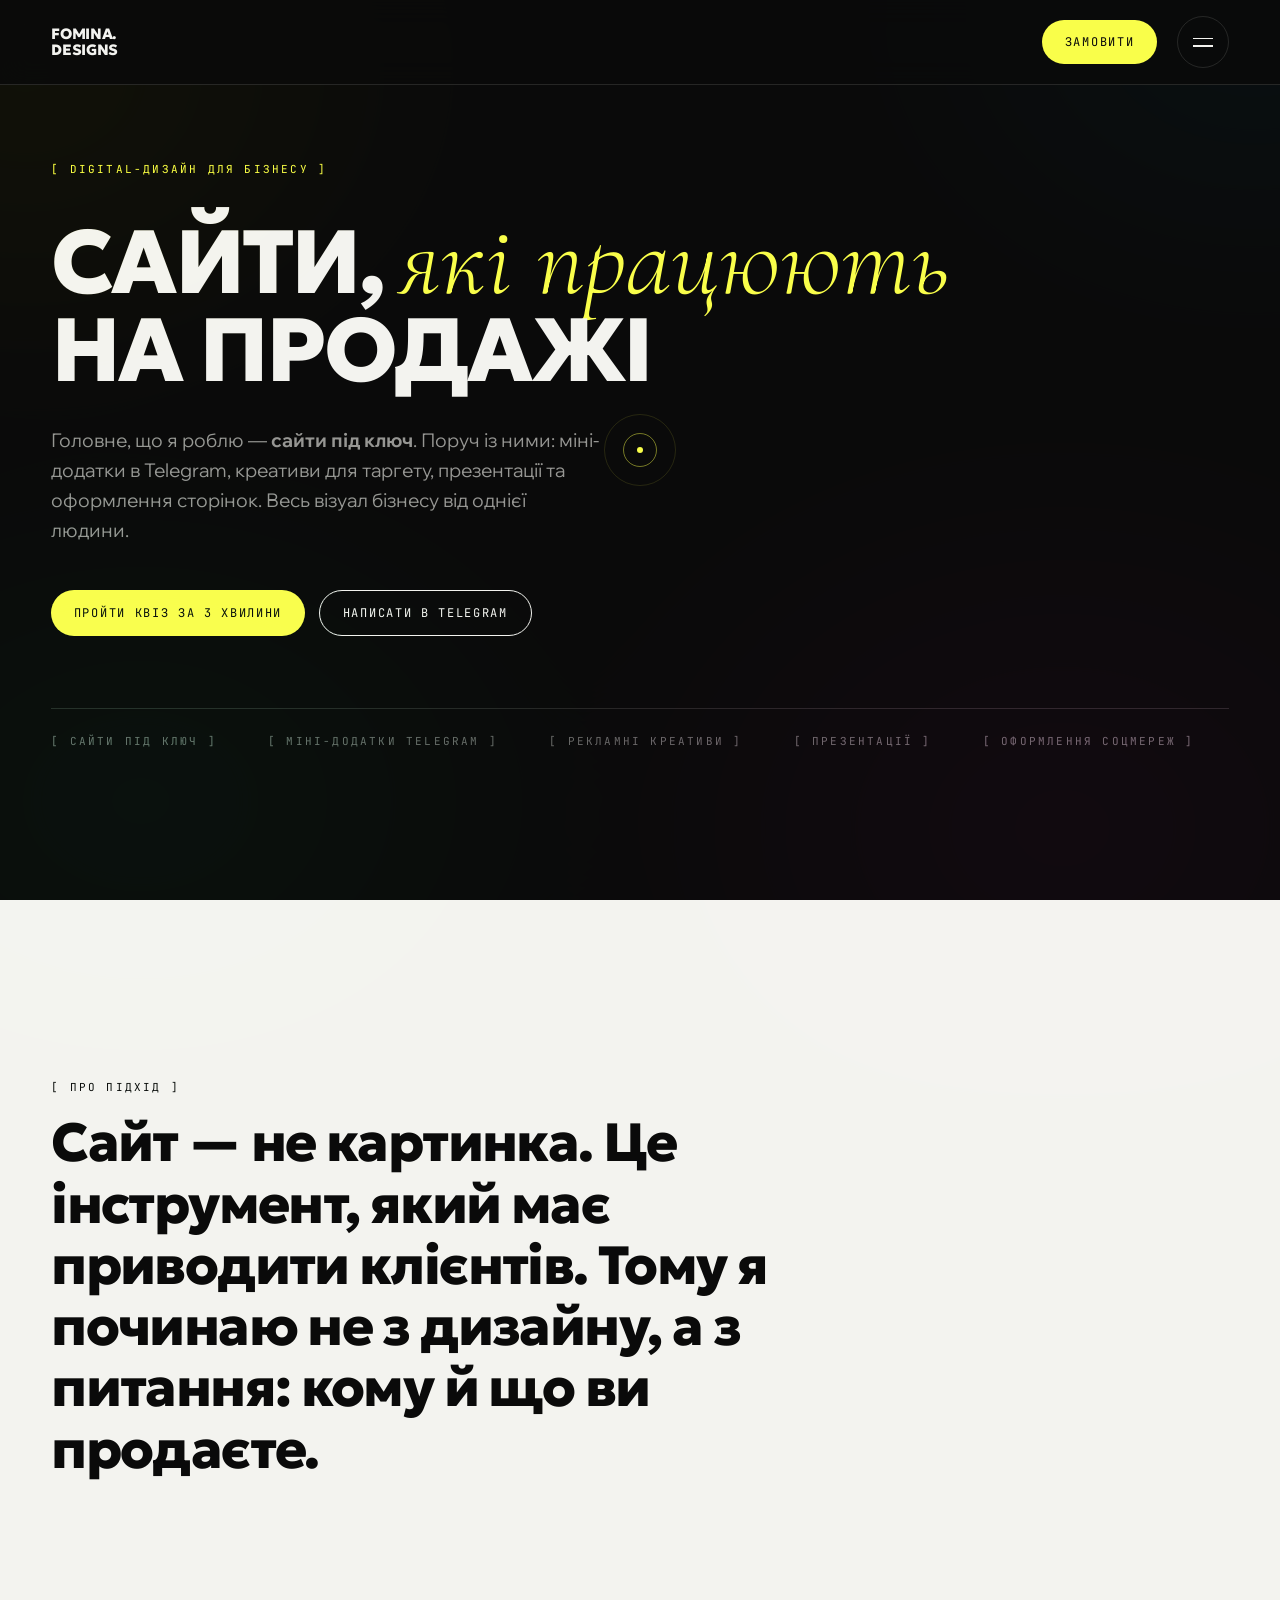
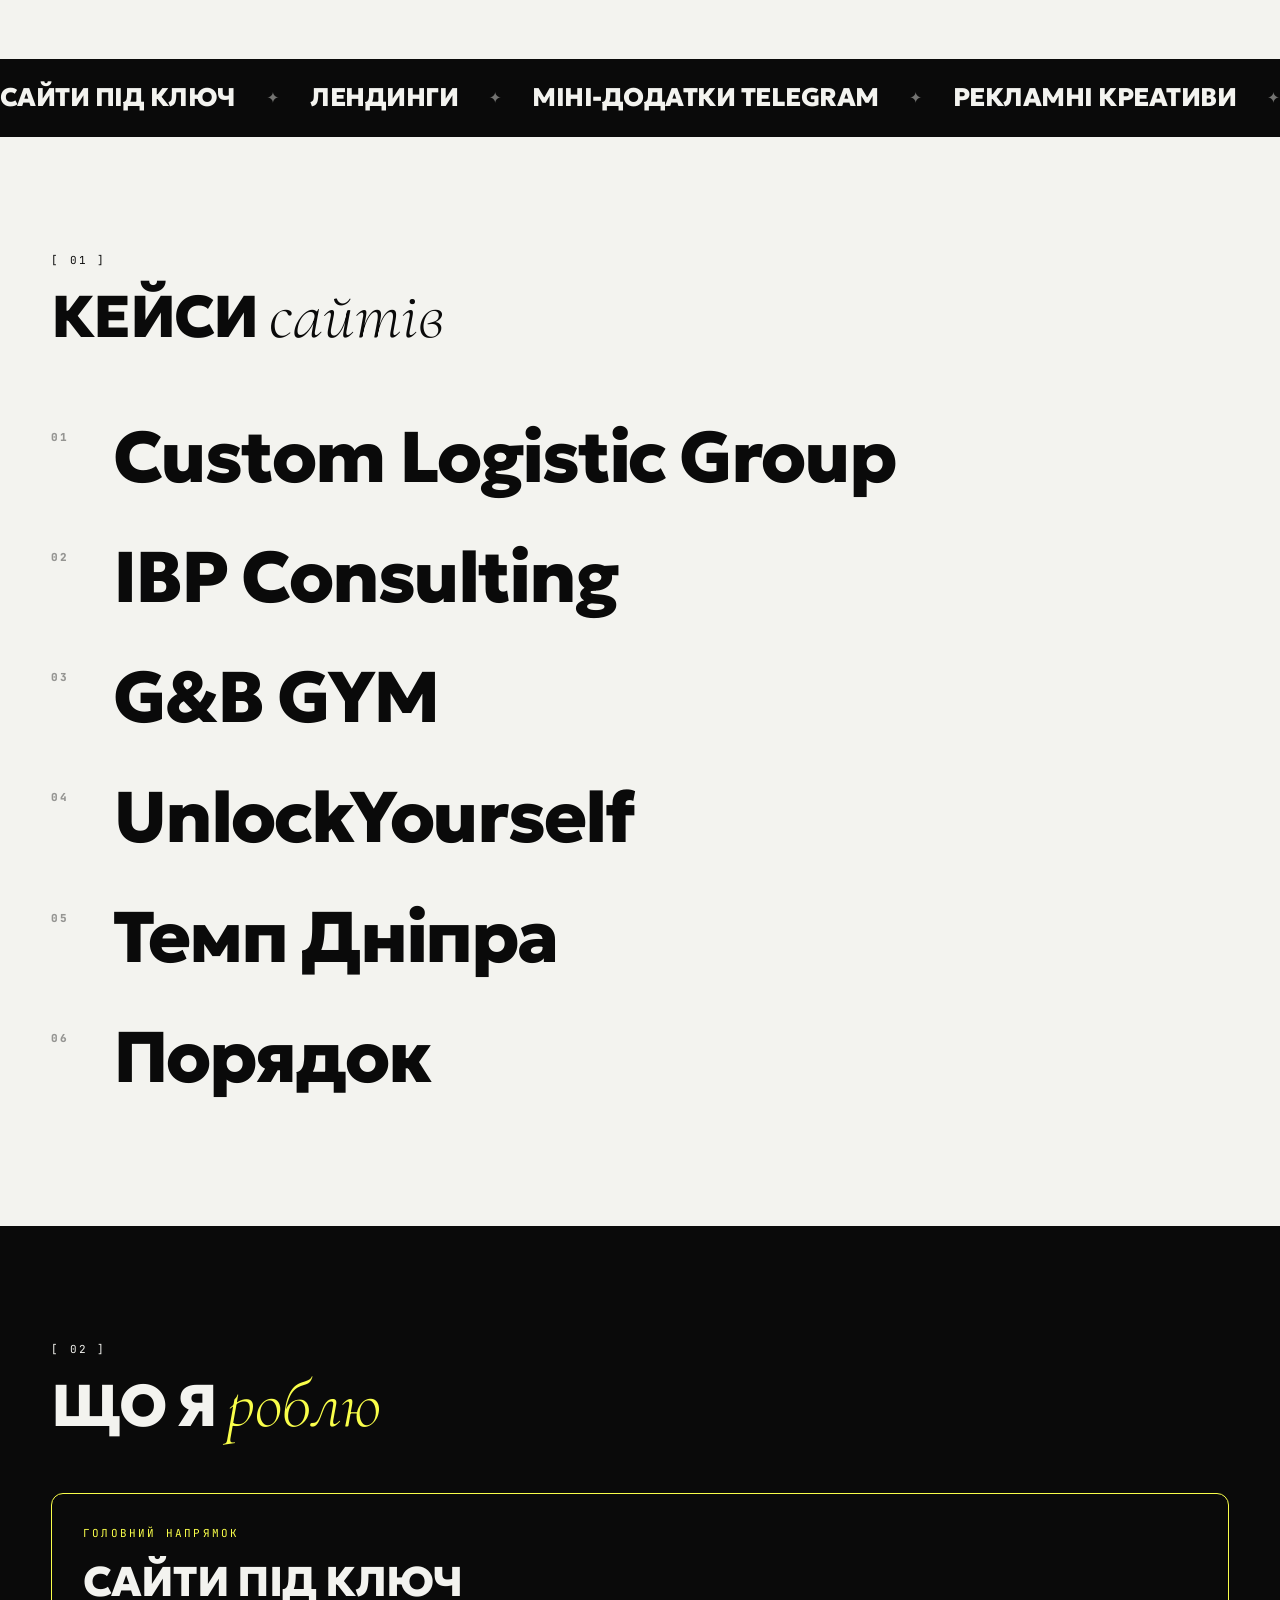
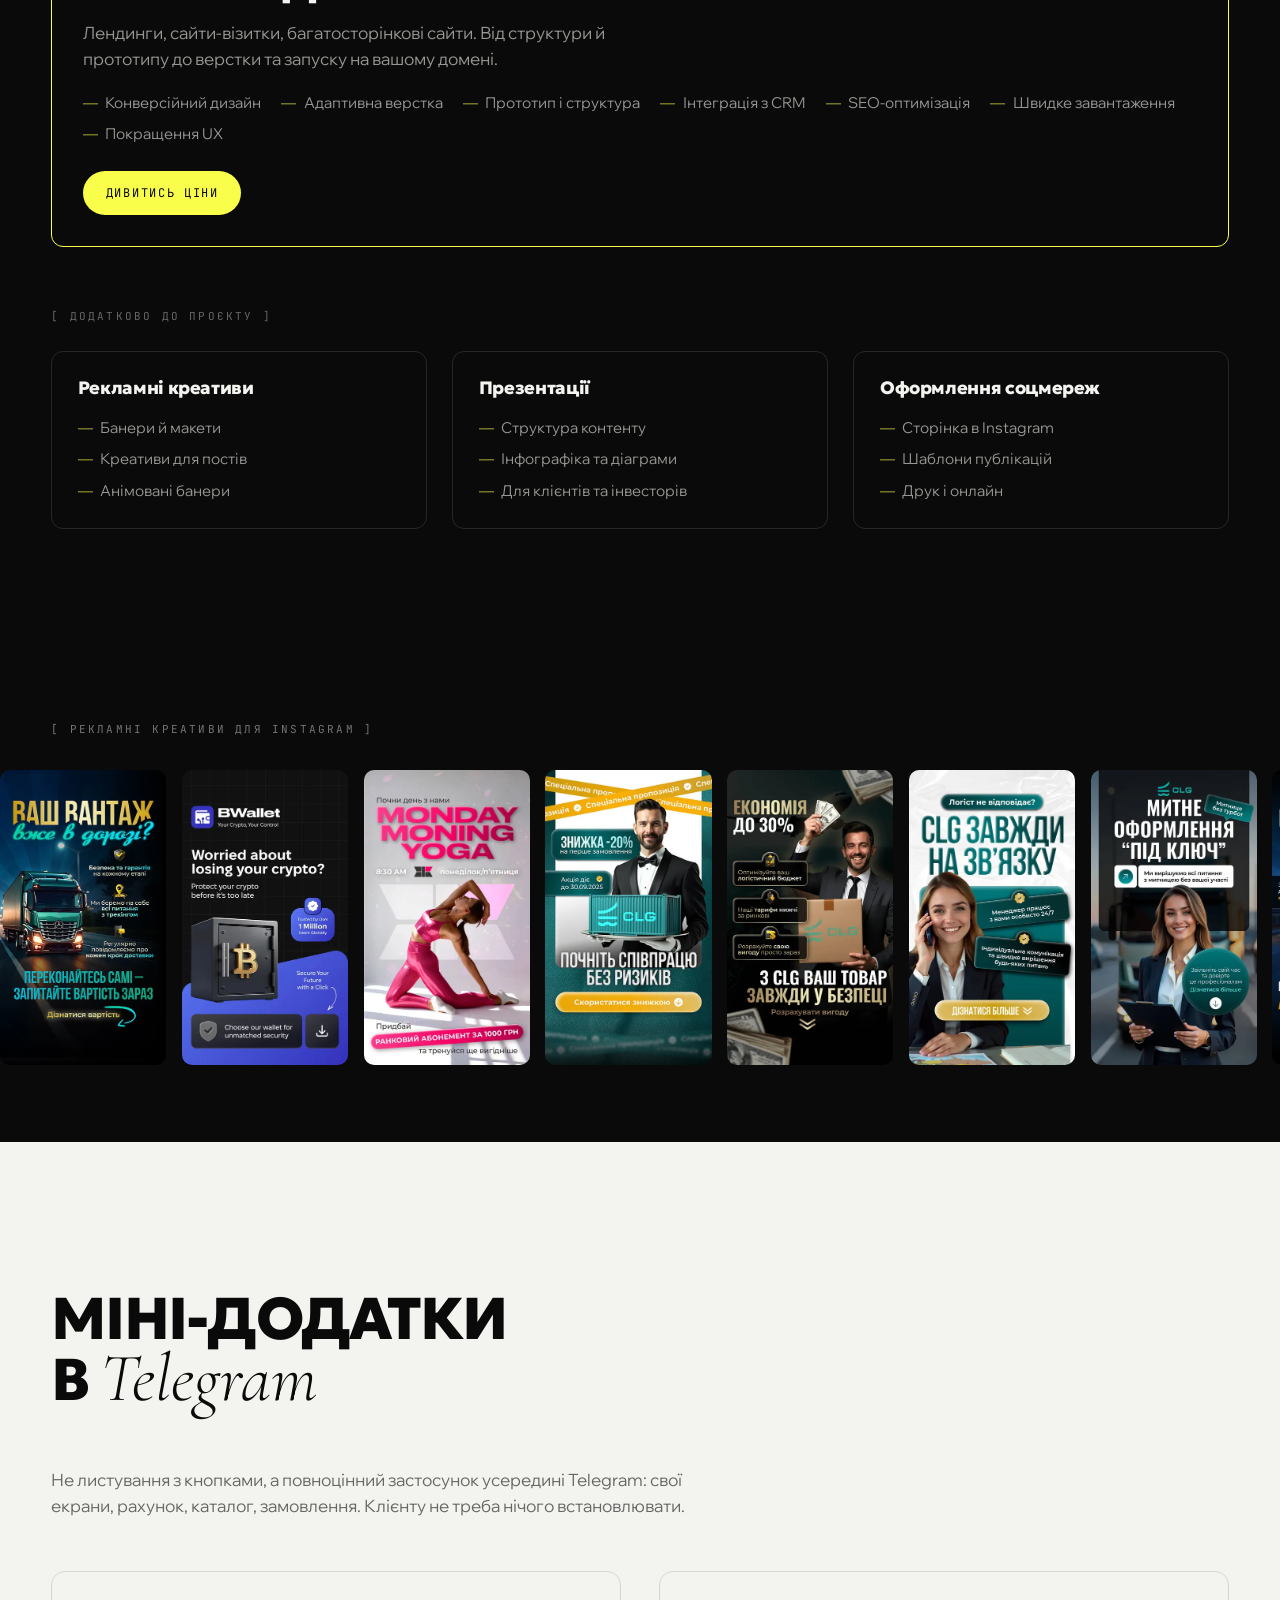
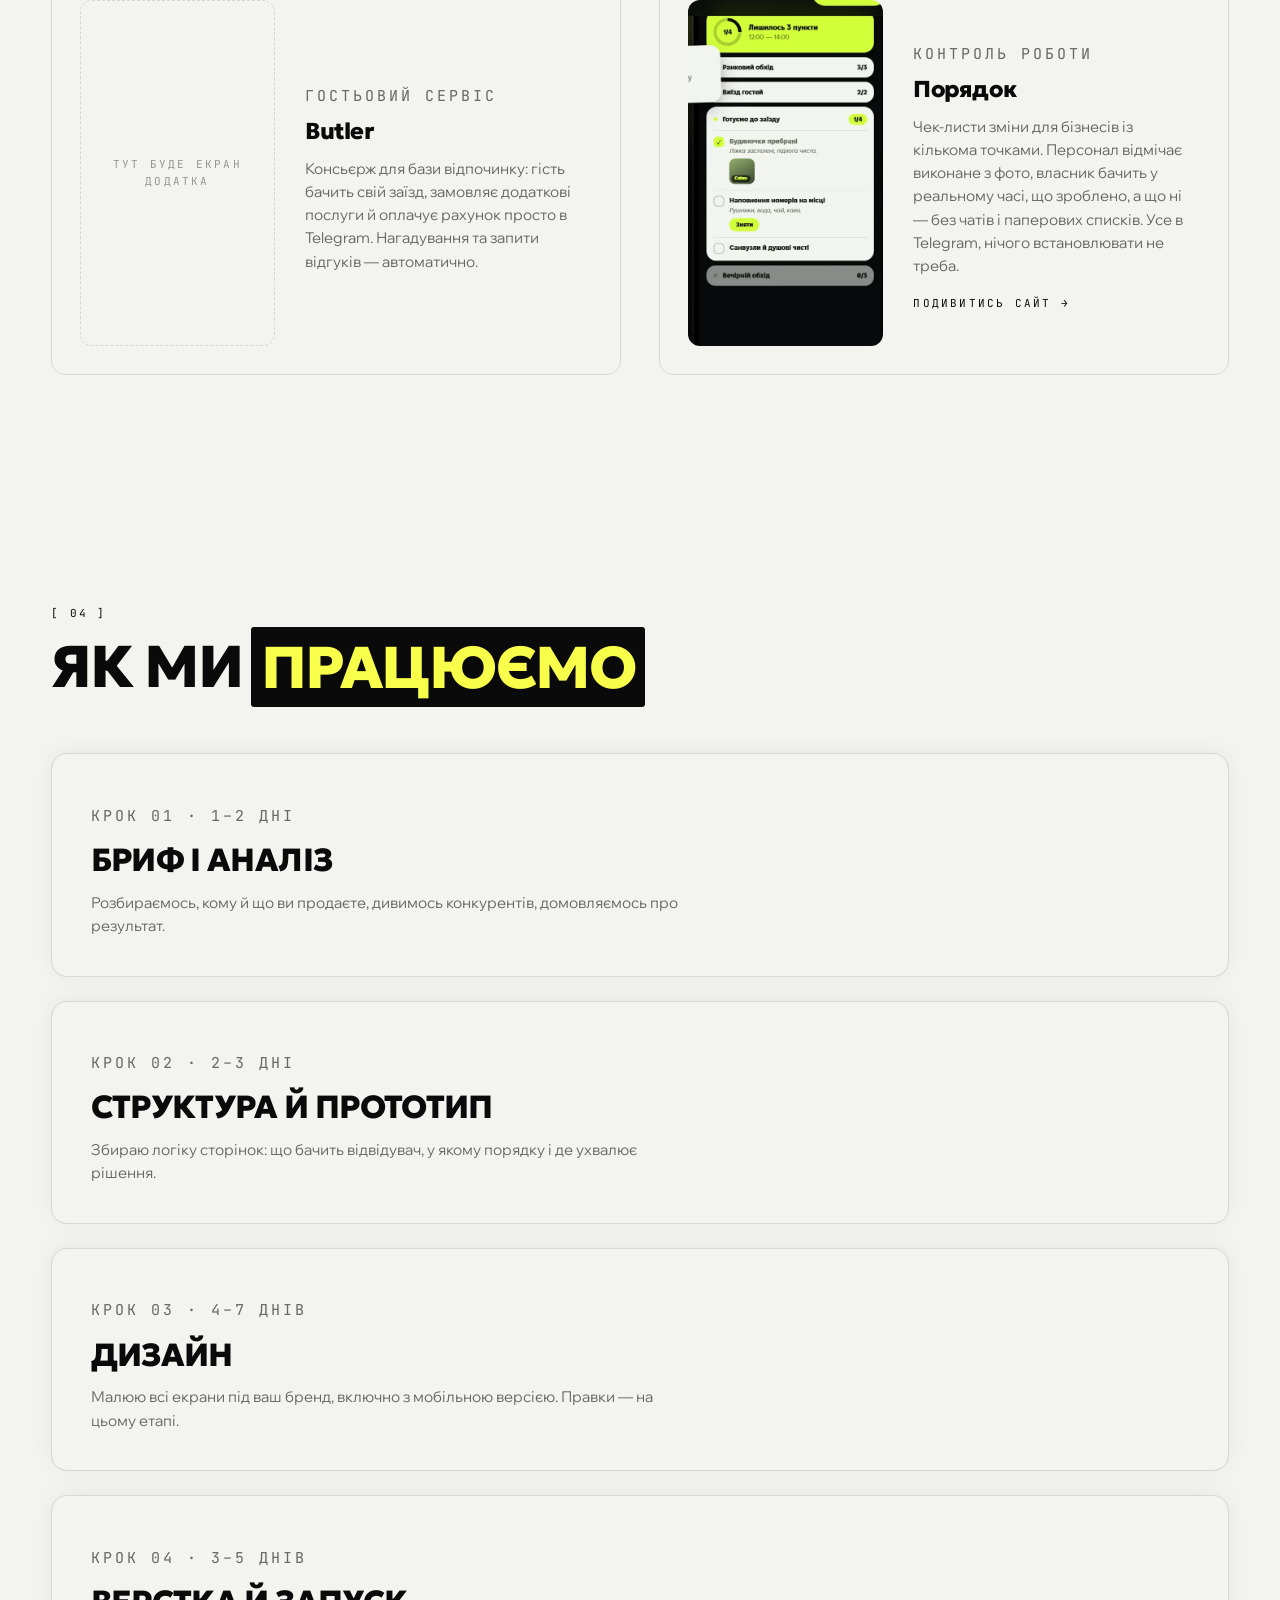
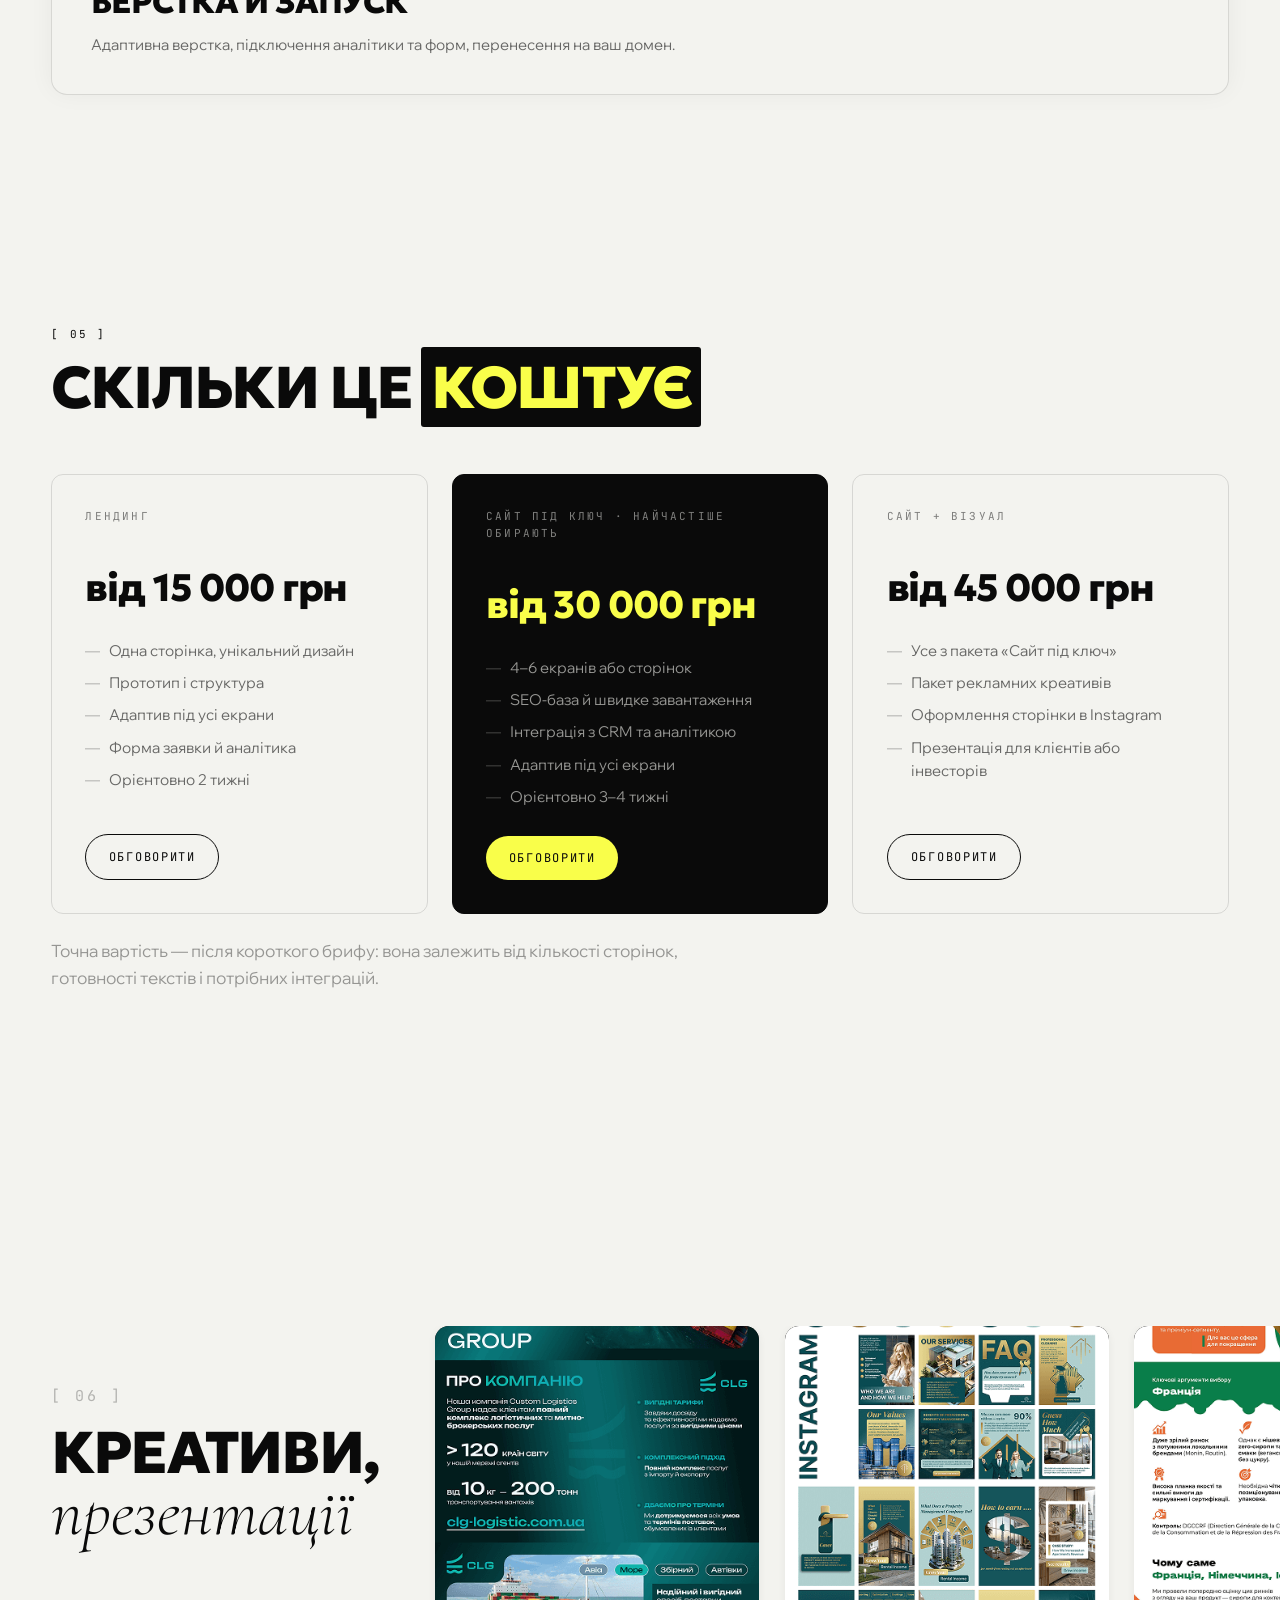
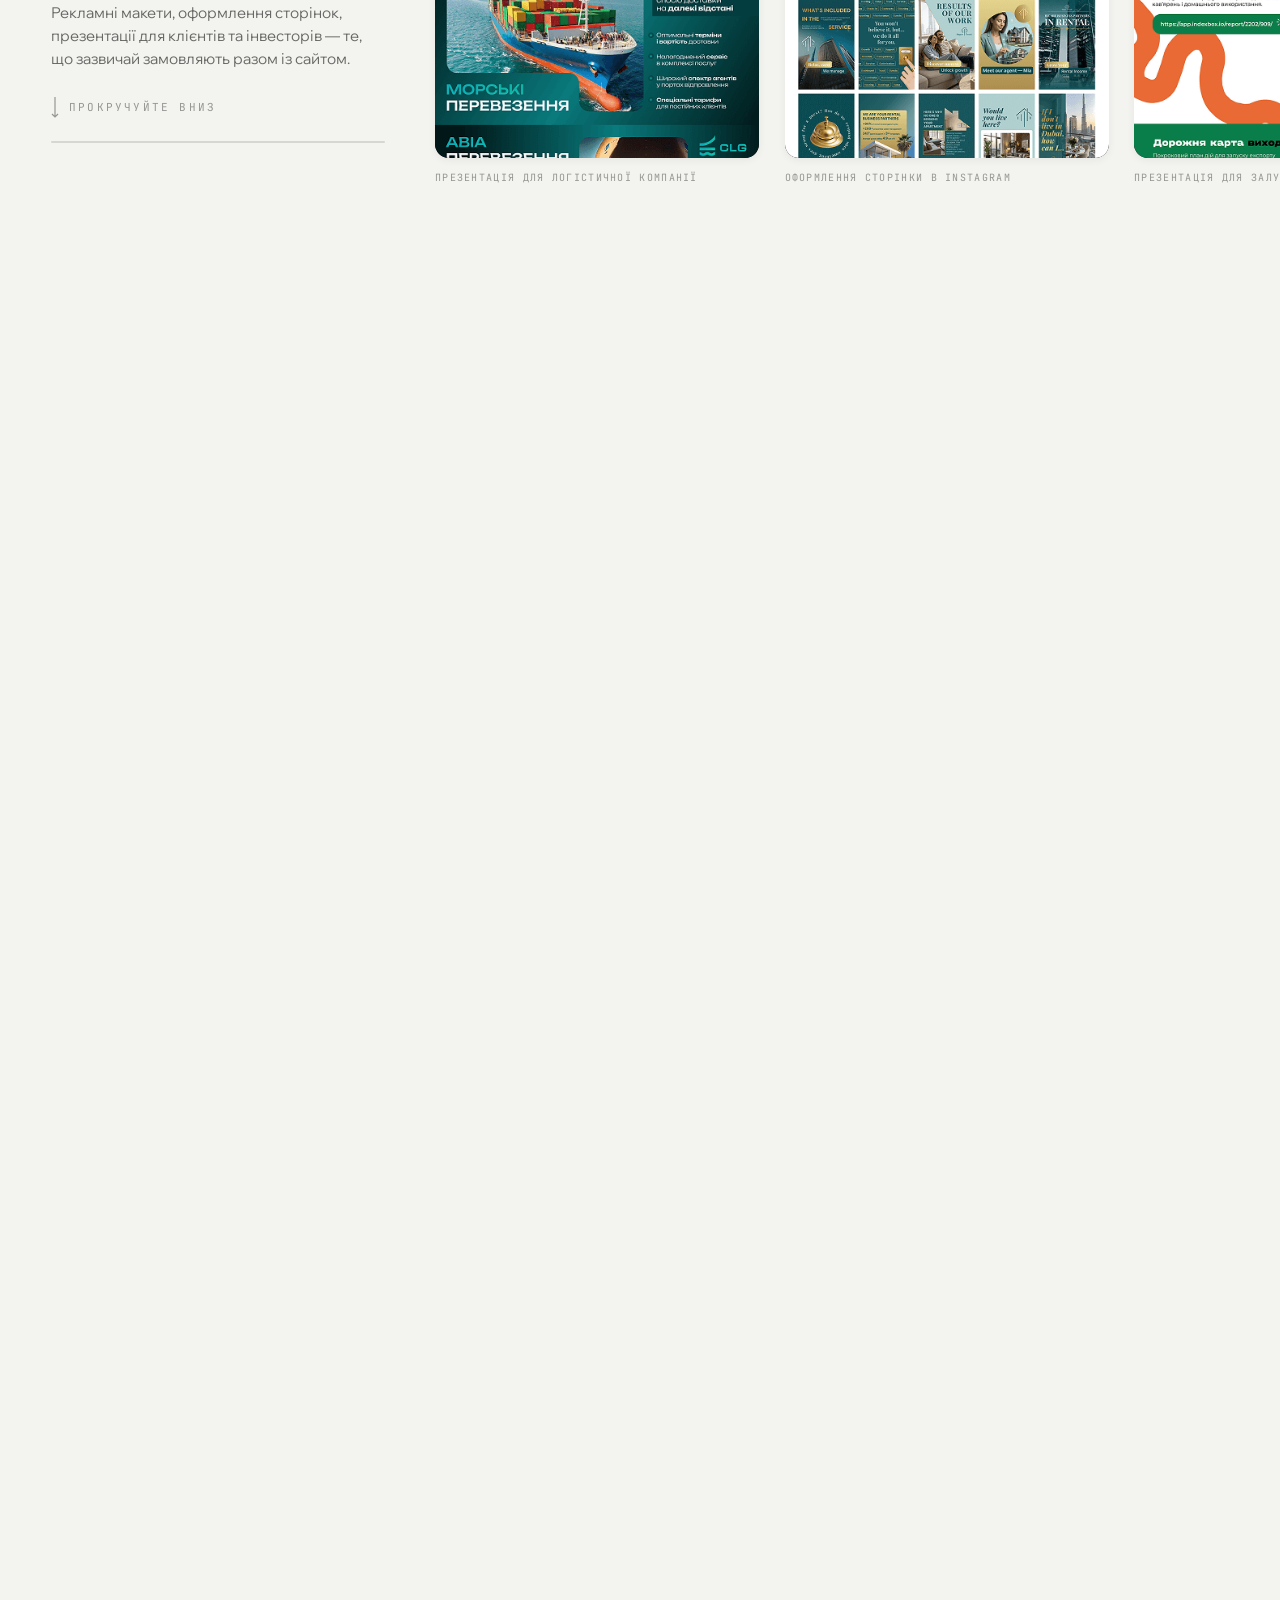
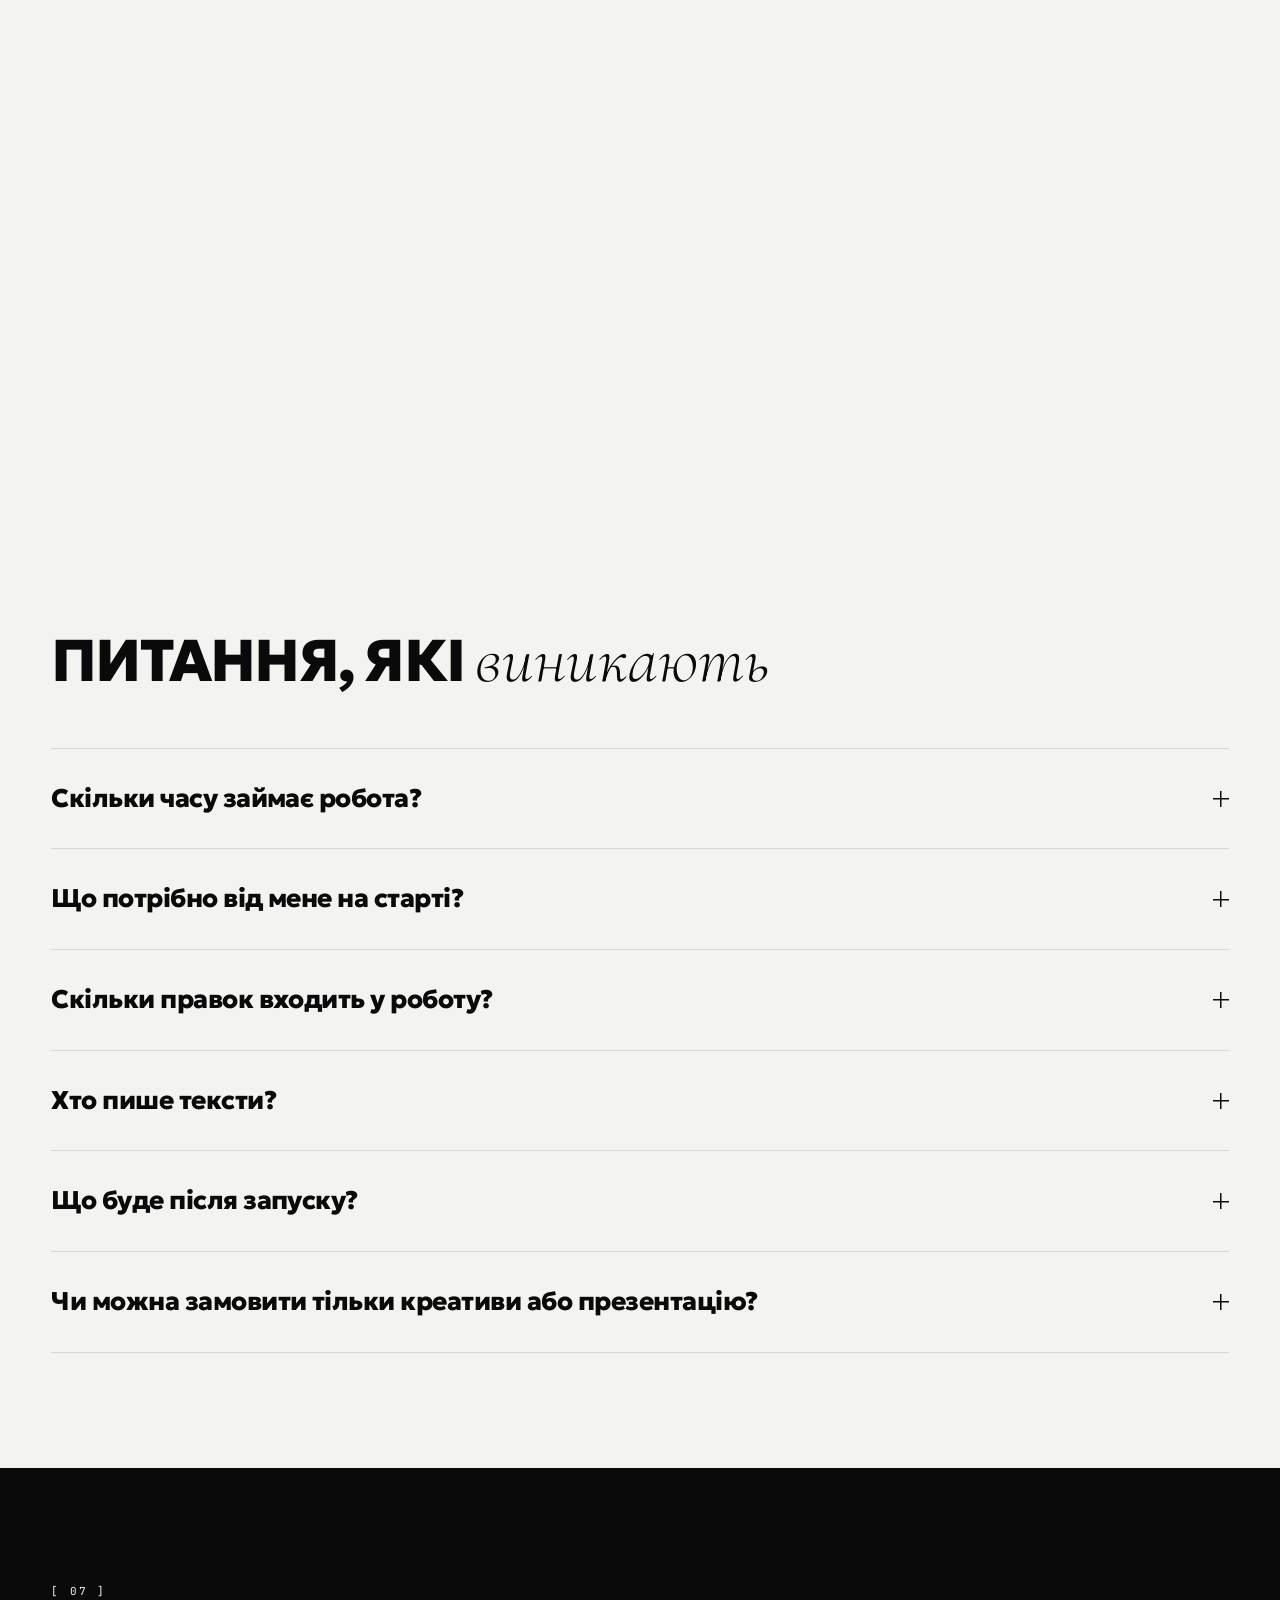
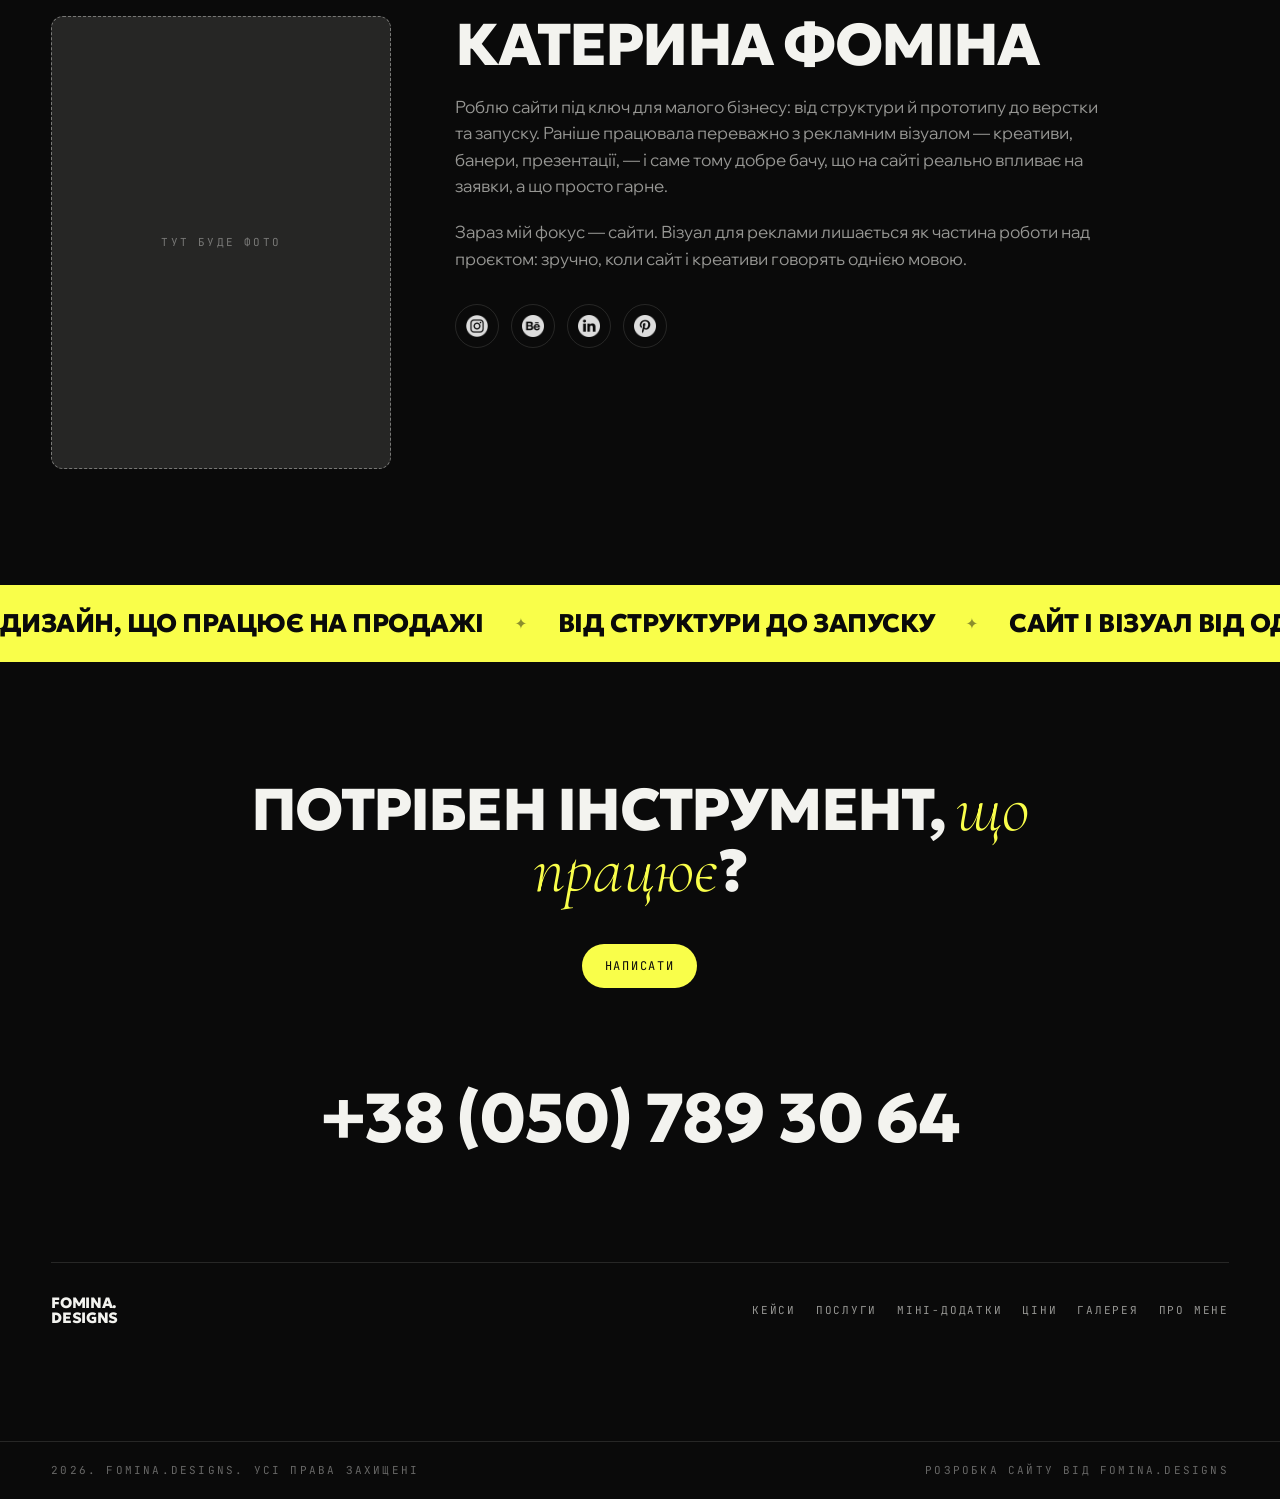
==== commit 6e668957: "Переливчастий градієнт на всю сторінку Плівка з мʼяким накладанням поверх сторінки: підкрашує, але н" ====
--- a/index.html
+++ b/index.html
@@ -15,9 +15,11 @@
 <link rel="preconnect" href="https://fonts.googleapis.com">
 <link rel="preconnect" href="https://fonts.gstatic.com" crossorigin>
 <link href="https://fonts.googleapis.com/css2?family=Geologica:wght@400;600;800&family=Cormorant:ital,wght@1,300;1,400&family=Wix+Madefor+Display:wght@400;500;700&family=JetBrains+Mono:wght@400&display=swap" rel="stylesheet">
-<link href="css/style.css?v=19" rel="stylesheet">
+<link href="css/style.css?v=20" rel="stylesheet">
 </head>
 <body>
+
+<div class="sheen" aria-hidden="true"></div>
 
 <header class="nav">
   <a href="#hero" class="nav__logo">Fomina.<br>Designs</a>
@@ -645,6 +647,6 @@
   <span class="cursor__dot"></span>
 </div>
 
-<script src="js/app.js?v=20"></script>
+<script src="js/app.js?v=21"></script>
 </body>
 </html>
--- a/css/style.css
+++ b/css/style.css
@@ -4,6 +4,10 @@
    ========================================================================== */
 
 :root{
+  /* Яскравість переливу на всю сторінку. 0 — вимкнено.
+     Понад 0.45 починає помітно чіпати читабельність тексту. */
+  --sheen:.3;
+
   --cream:#F3F3EF;
   --ink:#0A0A0A;
   --accent:#F9FE4A;
@@ -37,6 +41,28 @@
 button{font:inherit;color:inherit;background:none;border:0;cursor:pointer}
 ul{list-style:none}
 @supports (overflow:clip){html,body{overflow-x:clip}}
+
+/* --- перелив на всю сторінку ----------------------------------------------
+   Плівка поверх сторінки з мʼяким накладанням: підкрашує, але не
+   перемальовує кольори. Лежить нижче шапки, меню, курсора й превʼю,
+   тому вони лишаються чистими. Кліки не перехоплює. */
+.sheen{
+  position:fixed;inset:-25%;z-index:5;pointer-events:none;
+  opacity:var(--sheen);
+  mix-blend-mode:soft-light;
+  background:
+    radial-gradient(38% 42% at 18% 22%, #F9FE4A 0%, transparent 62%),
+    radial-gradient(34% 38% at 82% 18%, #6FD8FF 0%, transparent 62%),
+    radial-gradient(44% 48% at 72% 78%, #FF8FD8 0%, transparent 62%),
+    radial-gradient(40% 42% at 24% 76%, #8CFFC0 0%, transparent 62%);
+  filter:blur(46px) saturate(125%);
+  animation:sheen-drift 28s ease-in-out infinite alternate;
+}
+@keyframes sheen-drift{
+  0%{transform:translate3d(-3%,-2%,0) rotate(0deg) scale(1.06)}
+  50%{transform:translate3d(3%,2%,0) rotate(7deg) scale(1.16)}
+  100%{transform:translate3d(-2%,3%,0) rotate(-6deg) scale(1.09)}
+}
 
 /* --- типографіка ---------------------------------------------------------- */
 .mono{
@@ -765,4 +791,5 @@
   *,*::before,*::after{animation-duration:.01ms!important;transition-duration:.01ms!important}
   .reveal{opacity:1;transform:none}
   .marquee__track{animation:none}
-}
+  .sheen{animation:none}
+}
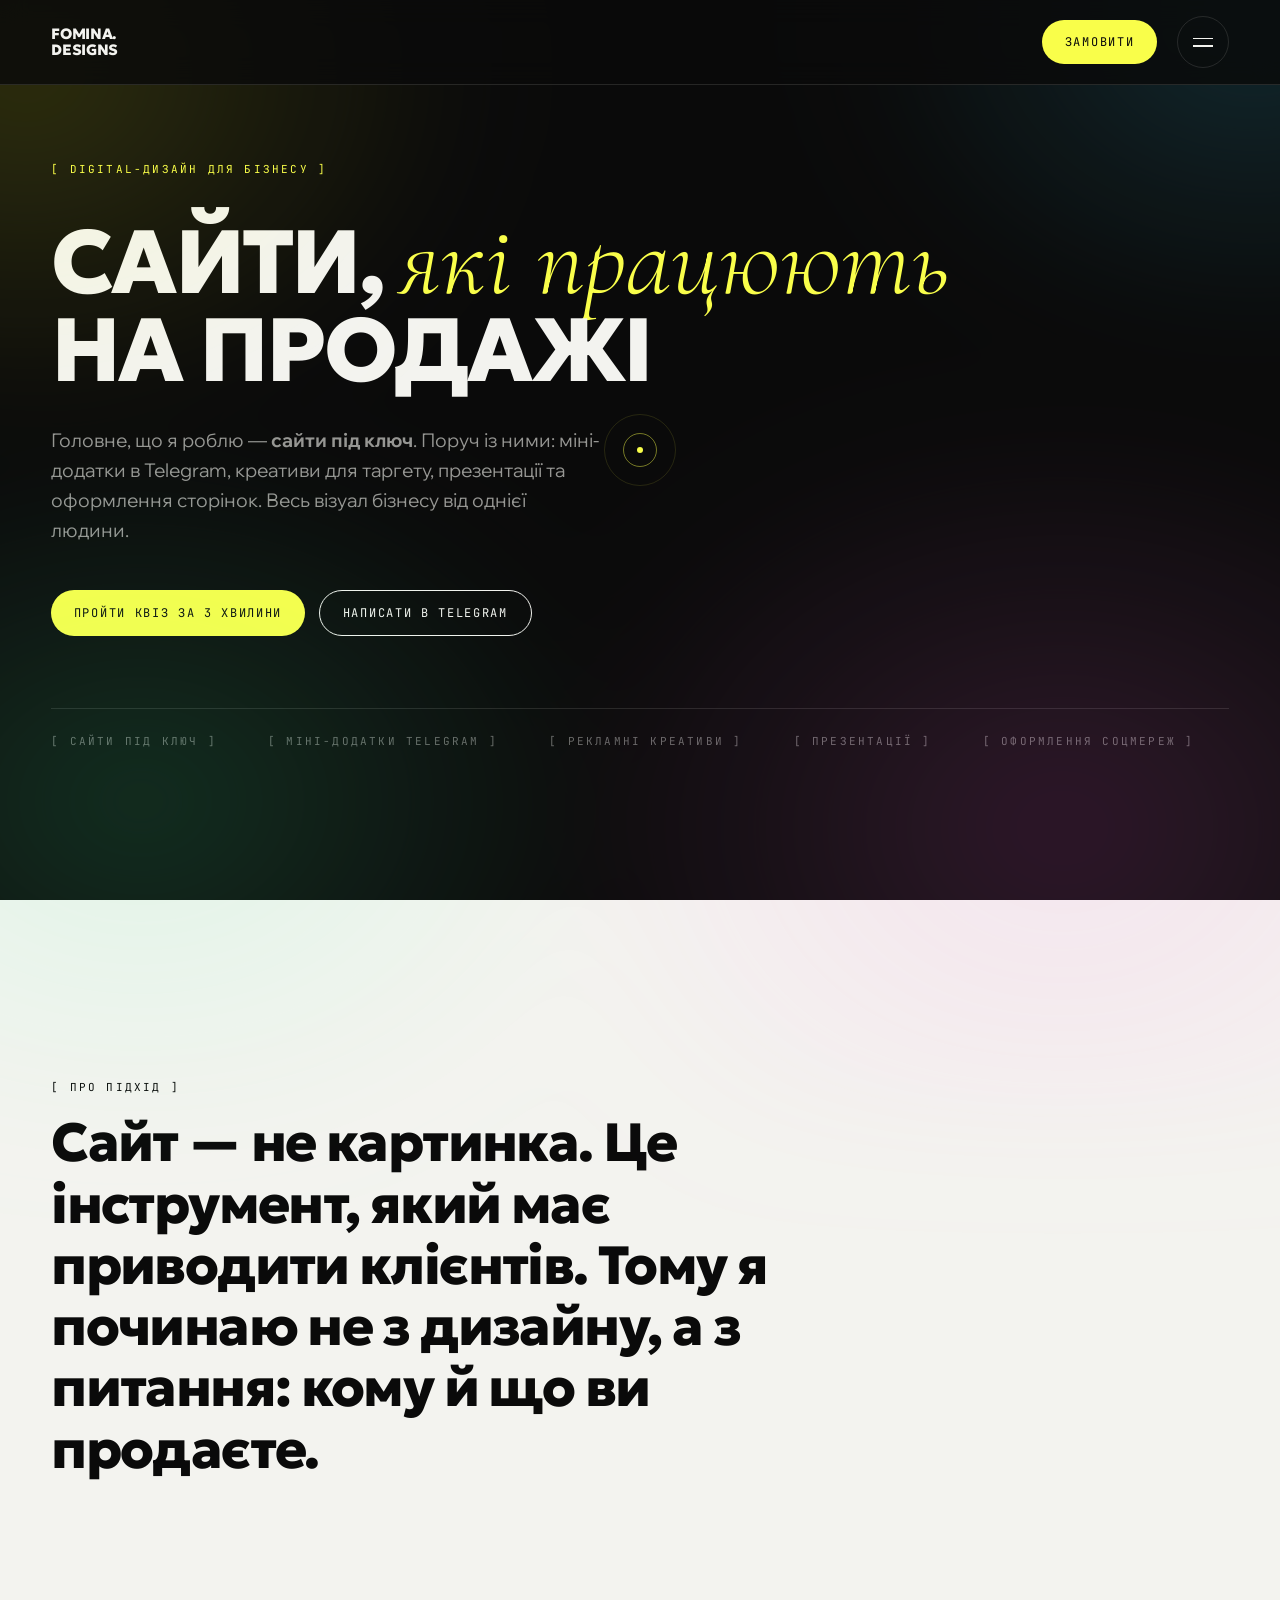
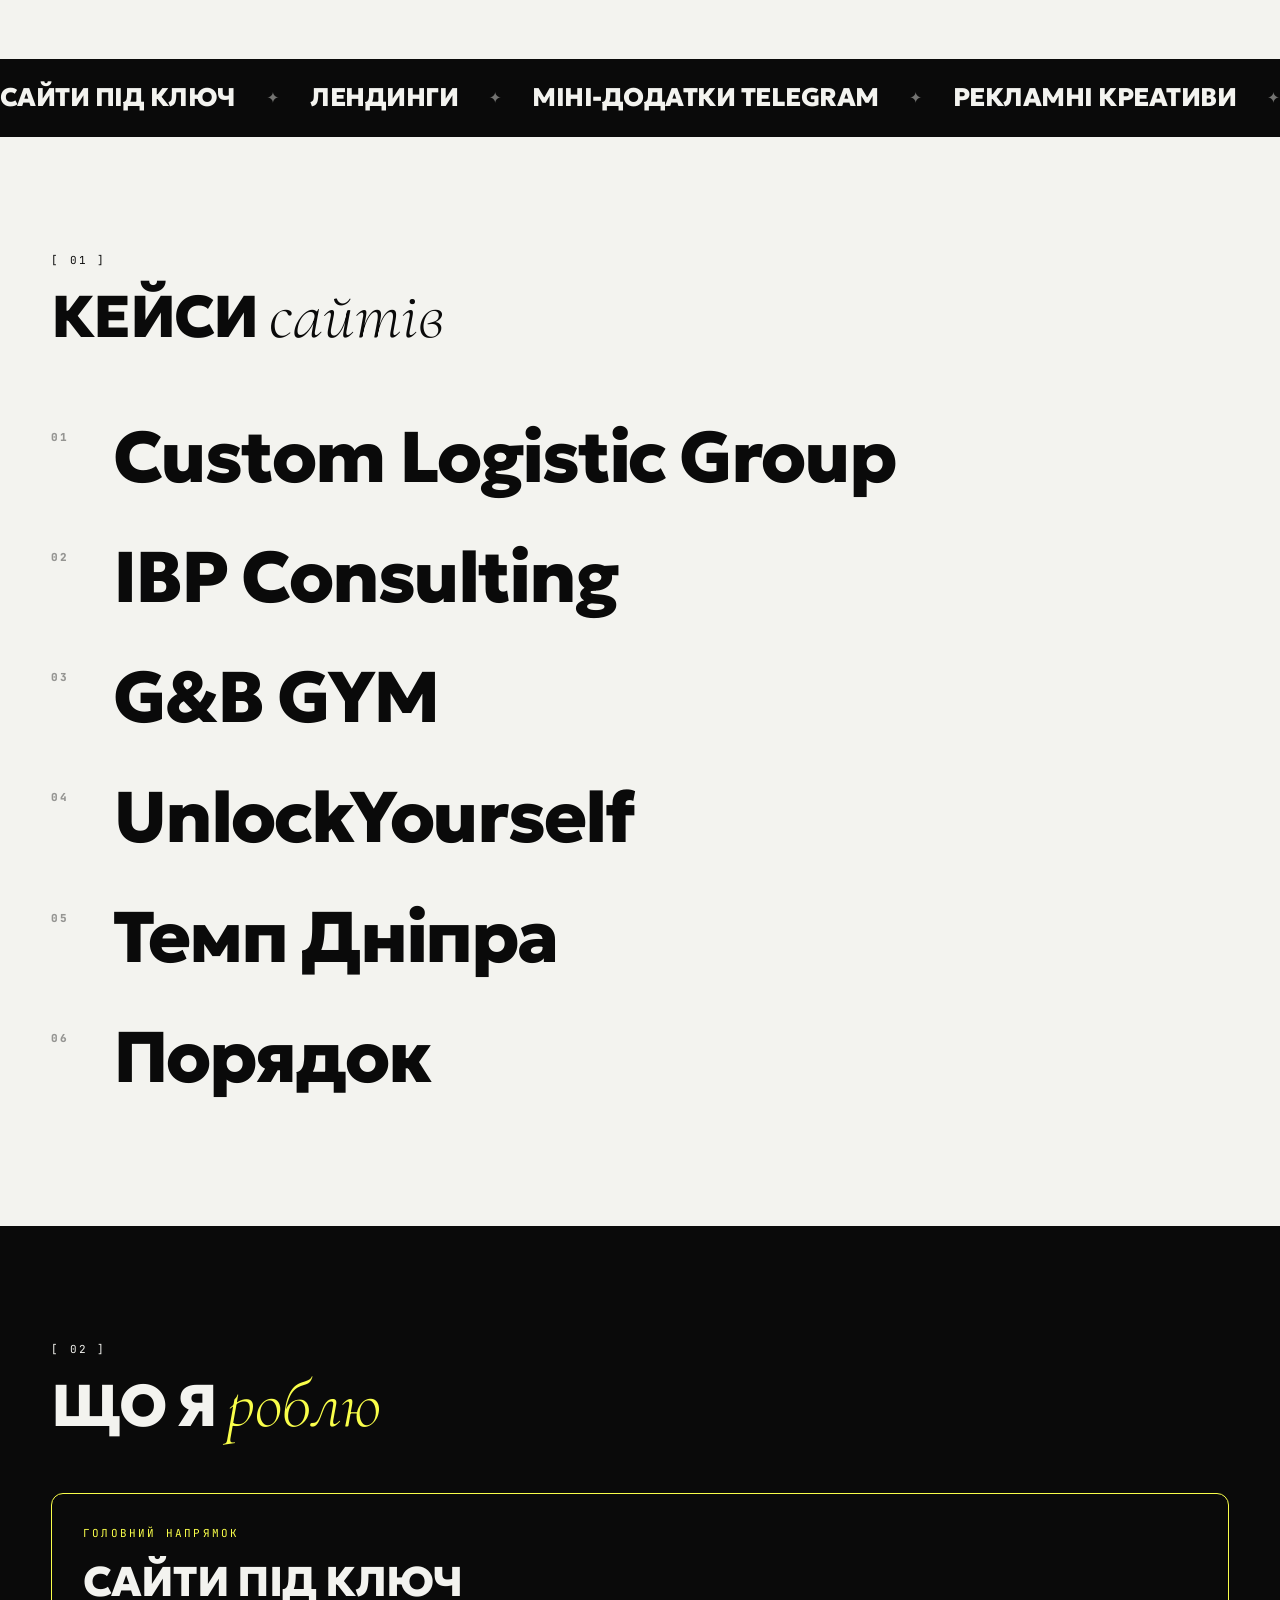
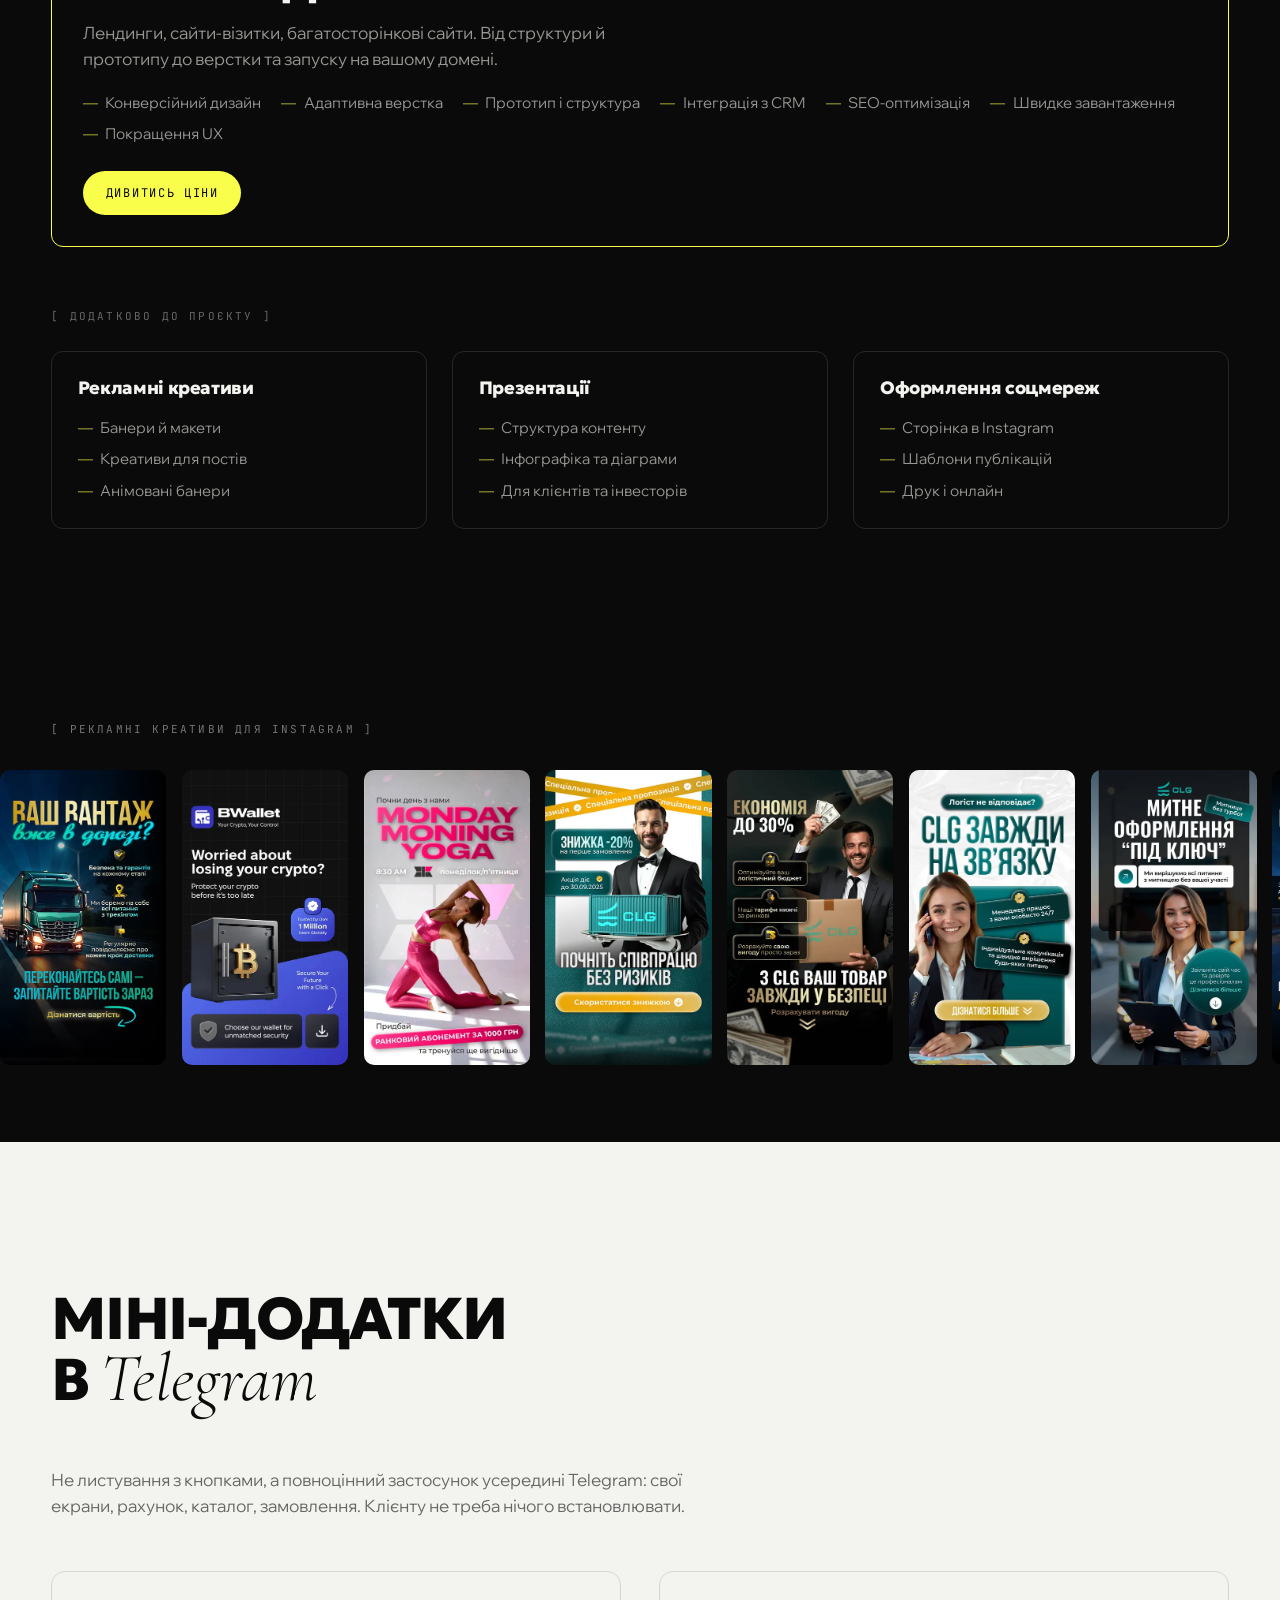
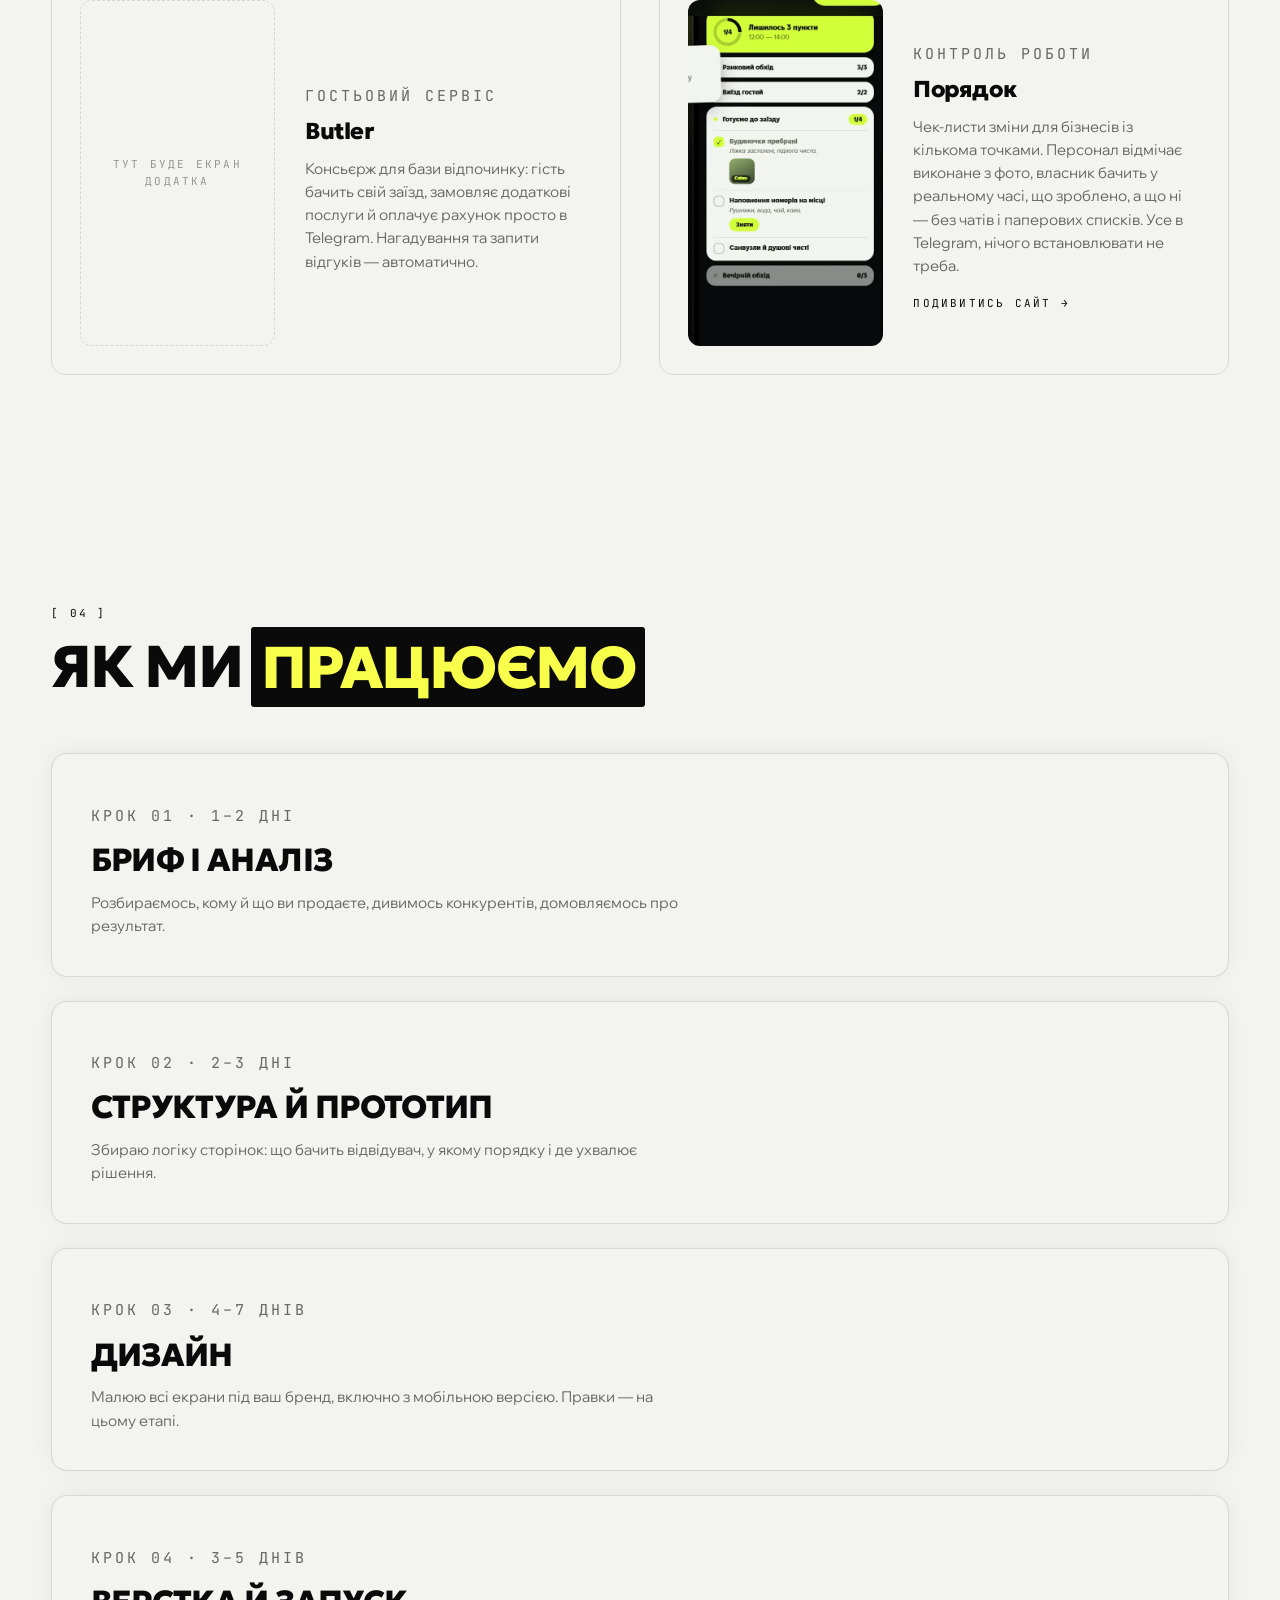
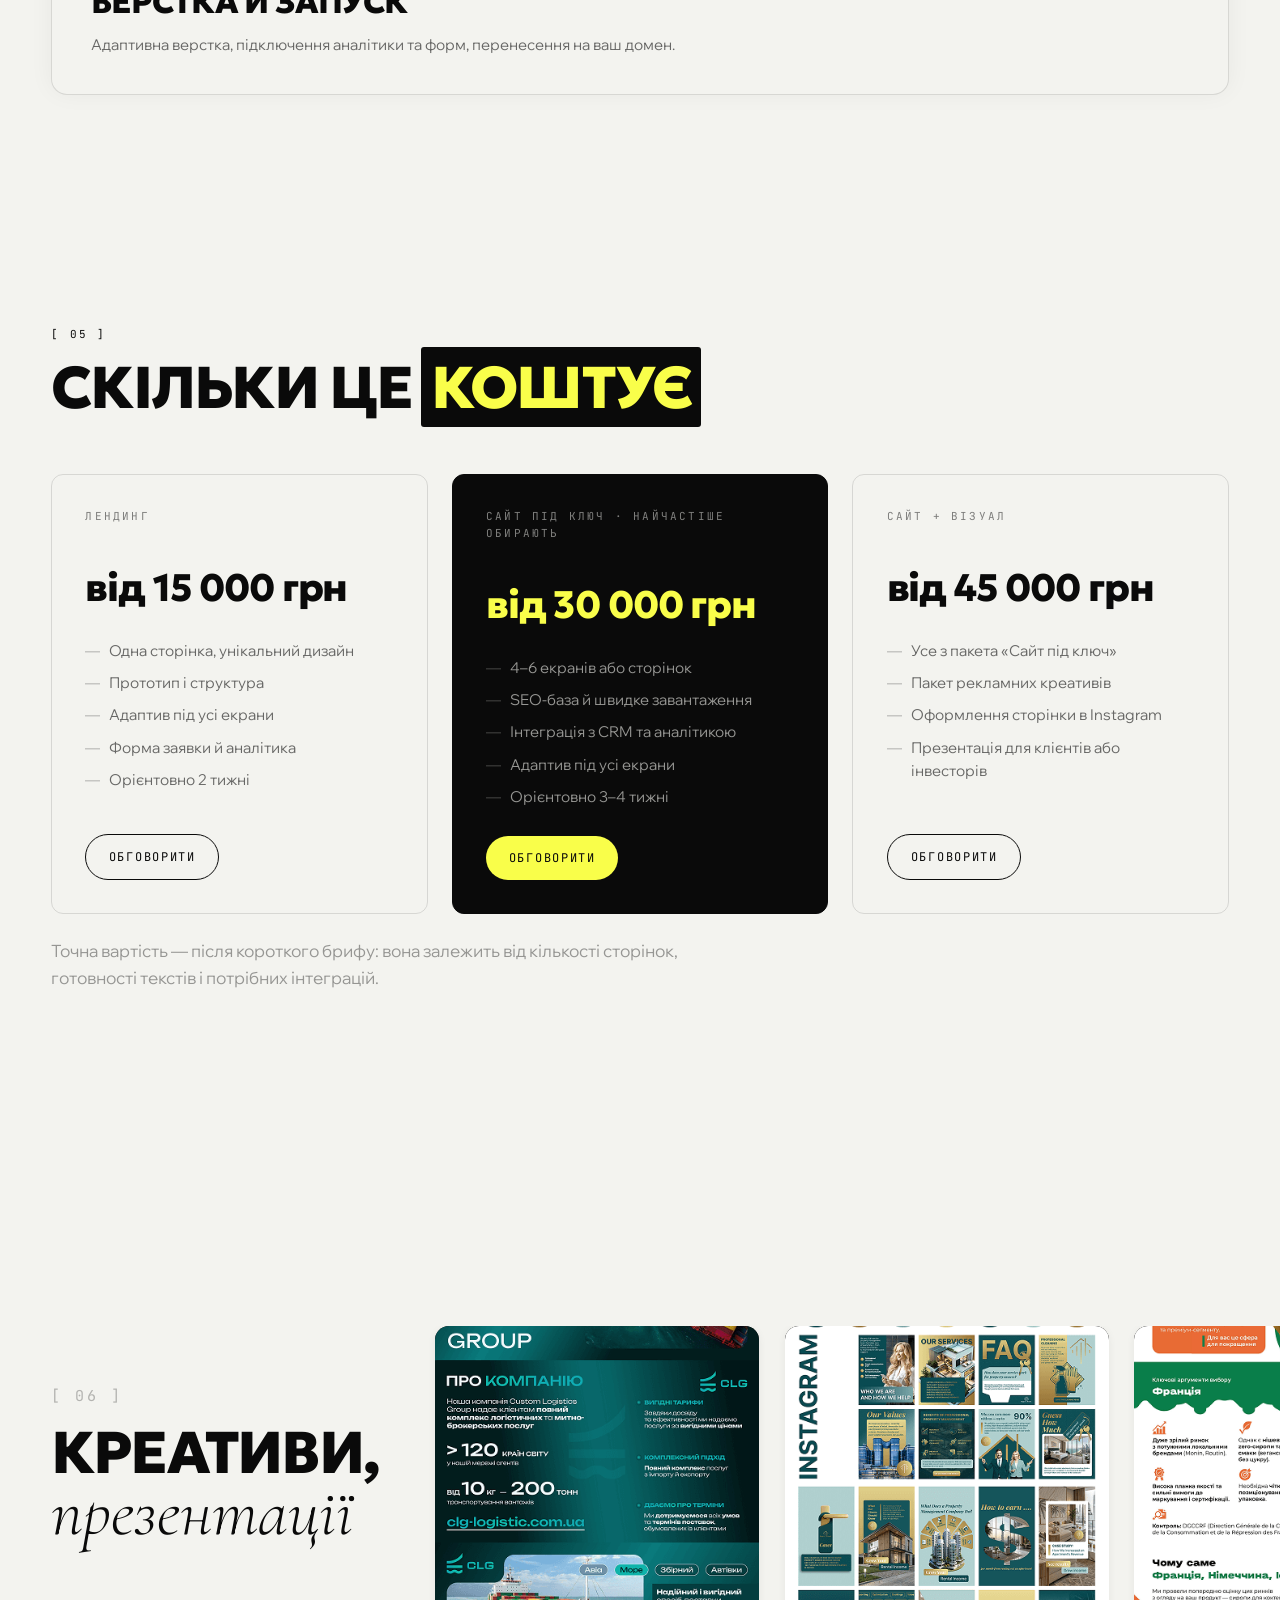
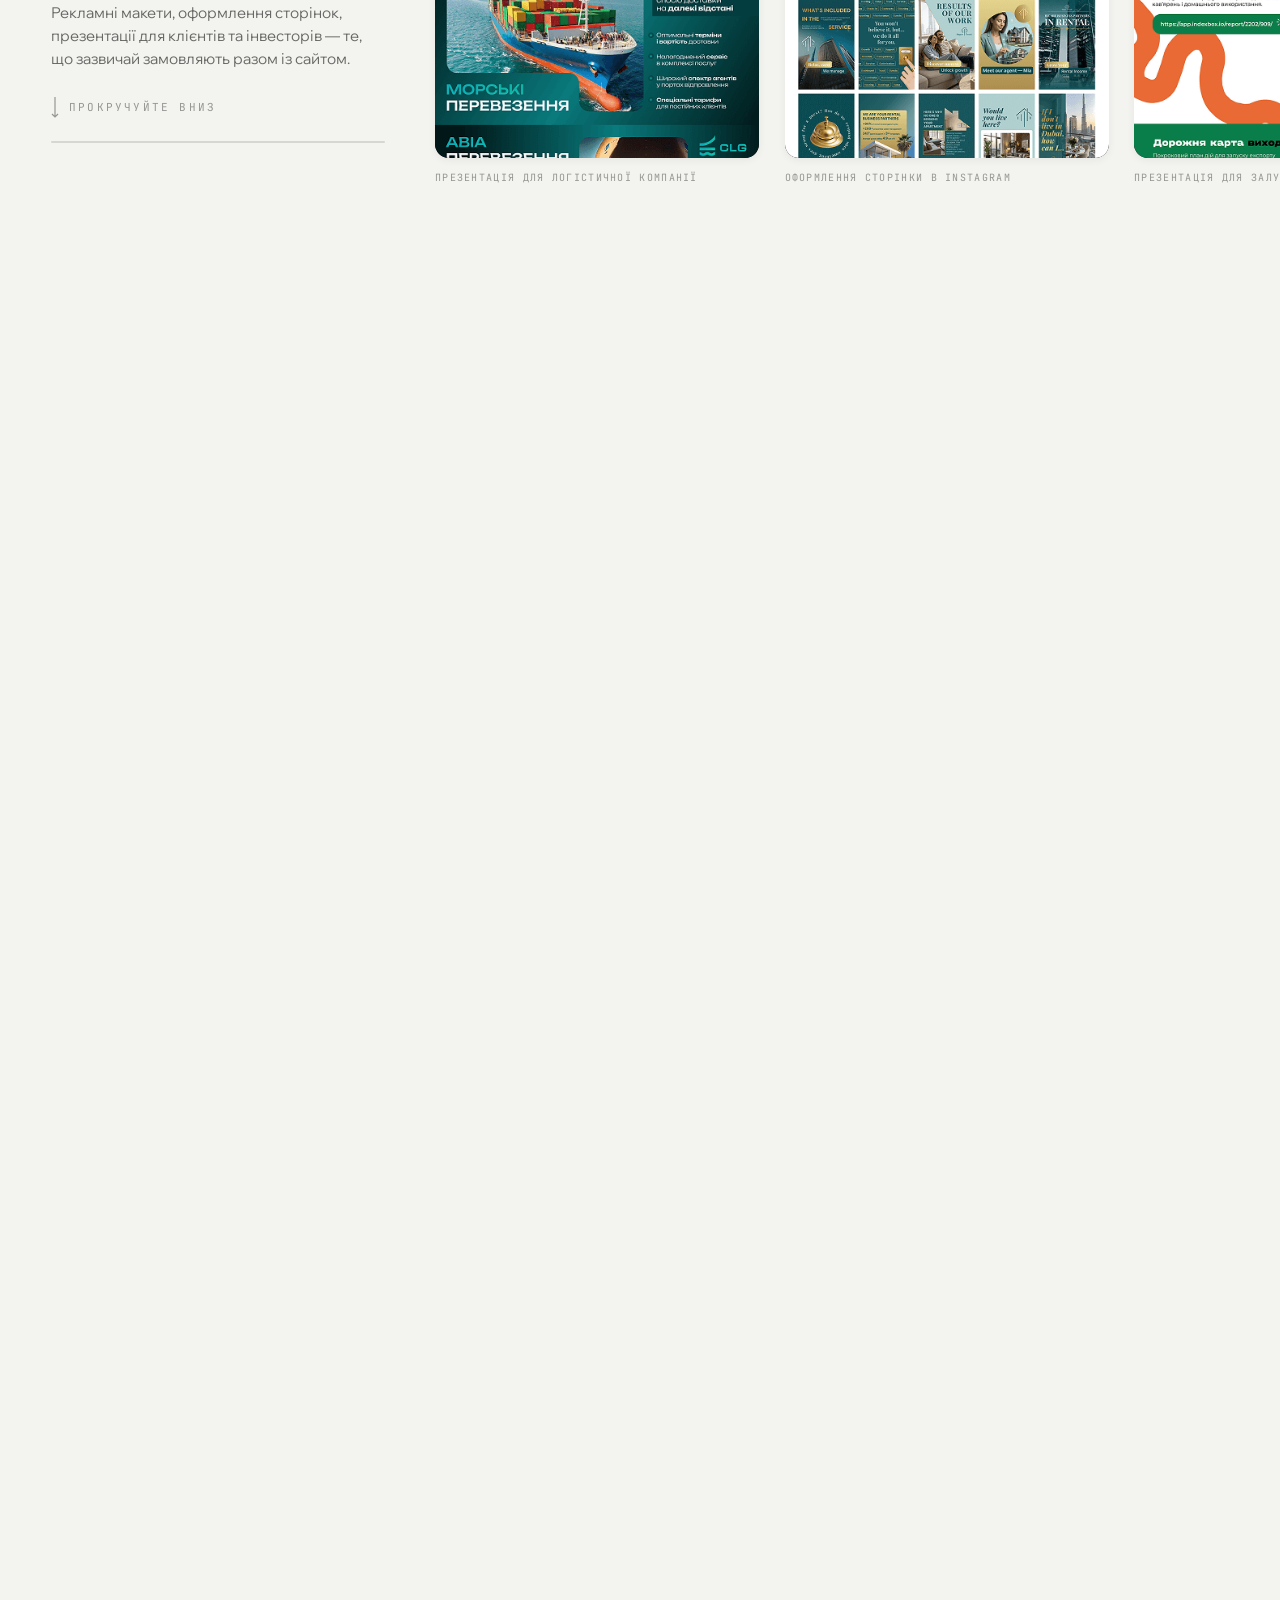
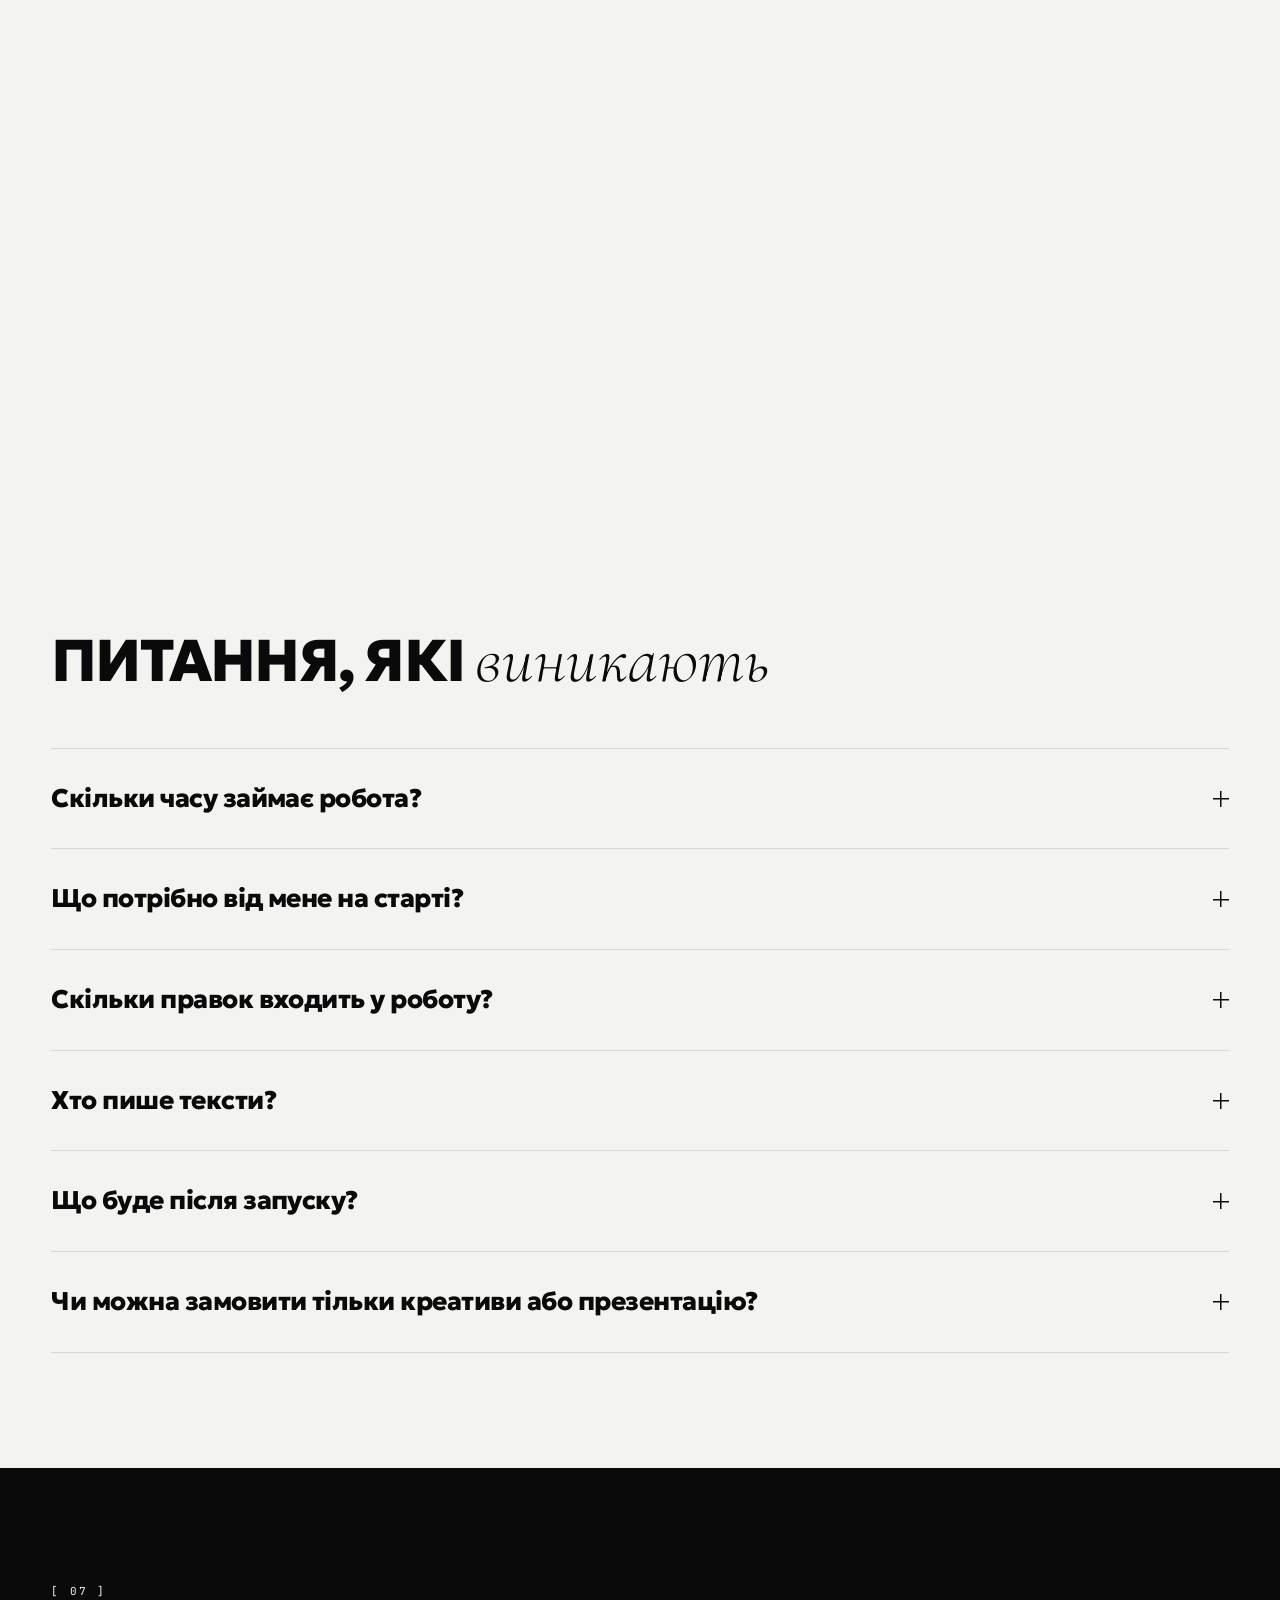
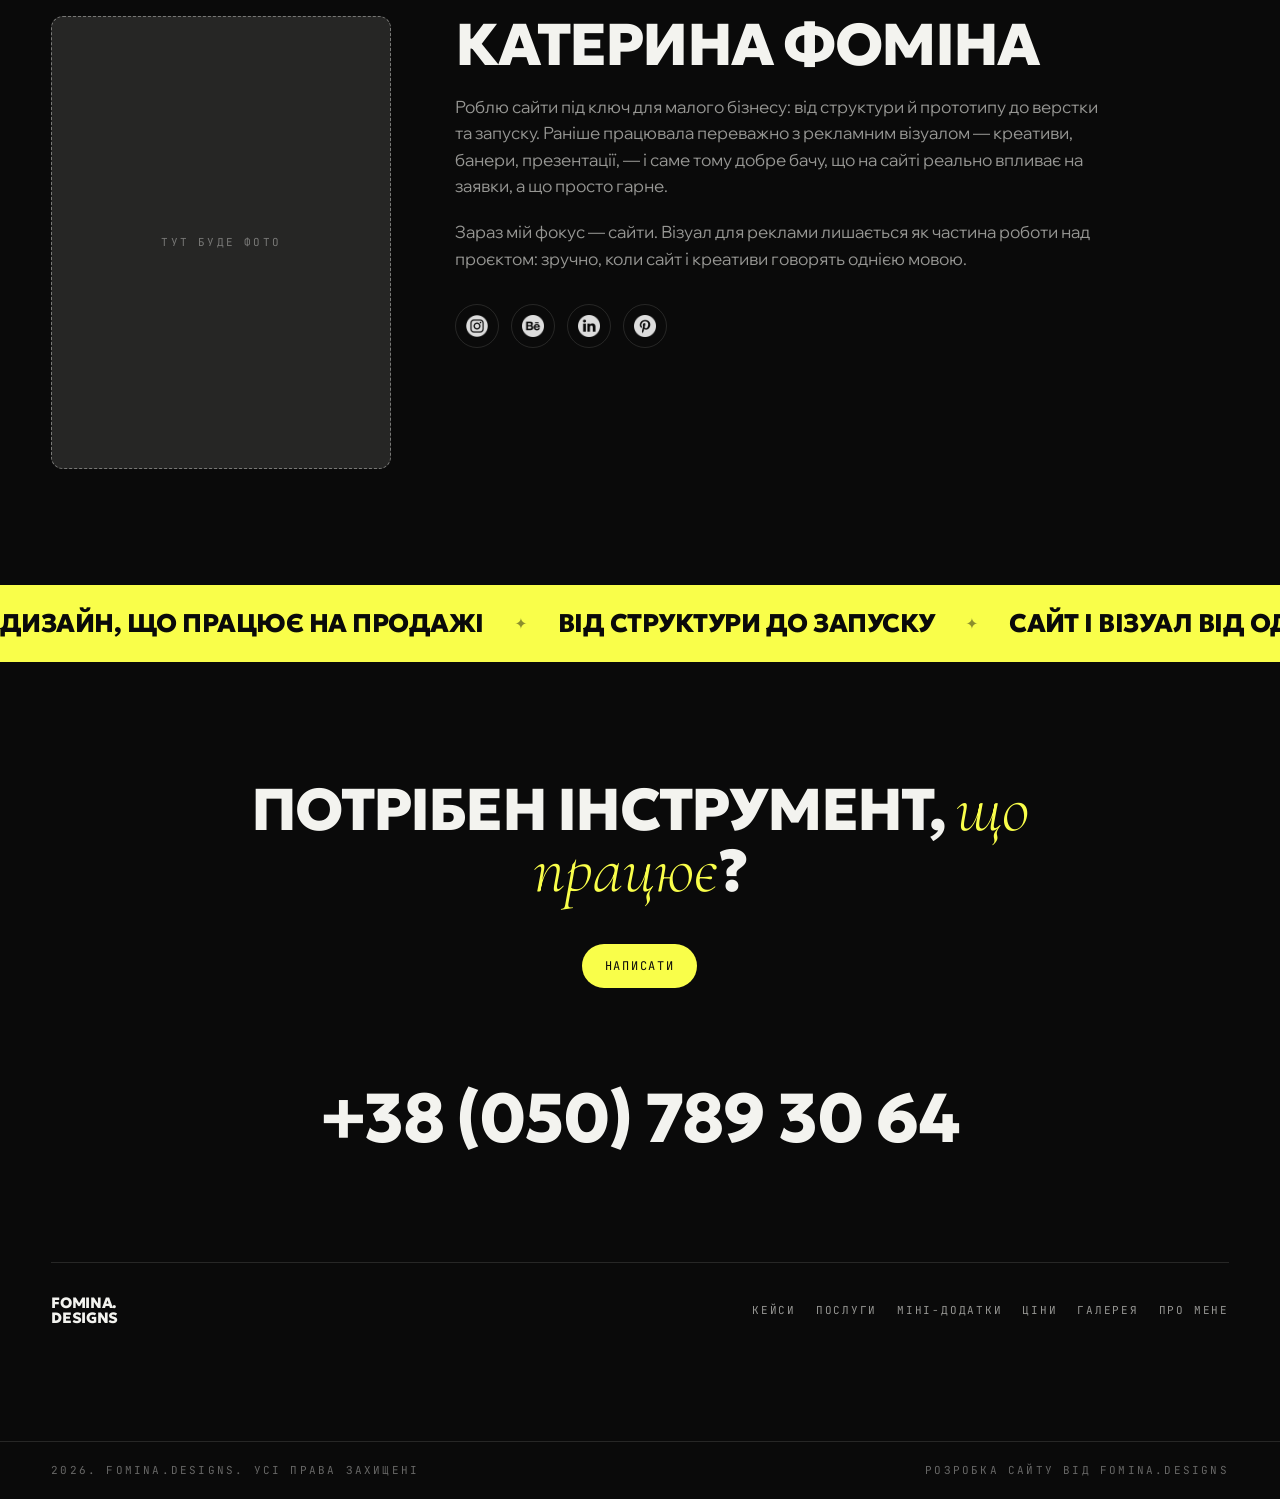
==== commit b22817d9: "Перелив зроблено видимим: два шари замість одного soft-light на майже чорному й на кремовому майже н" ====
--- a/index.html
+++ b/index.html
@@ -15,11 +15,12 @@
 <link rel="preconnect" href="https://fonts.googleapis.com">
 <link rel="preconnect" href="https://fonts.gstatic.com" crossorigin>
 <link href="https://fonts.googleapis.com/css2?family=Geologica:wght@400;600;800&family=Cormorant:ital,wght@1,300;1,400&family=Wix+Madefor+Display:wght@400;500;700&family=JetBrains+Mono:wght@400&display=swap" rel="stylesheet">
-<link href="css/style.css?v=20" rel="stylesheet">
+<link href="css/style.css?v=21" rel="stylesheet">
 </head>
 <body>
 
-<div class="sheen" aria-hidden="true"></div>
+<div class="sheen sheen--lighten" aria-hidden="true"></div>
+<div class="sheen sheen--tint" aria-hidden="true"></div>
 
 <header class="nav">
   <a href="#hero" class="nav__logo">Fomina.<br>Designs</a>
--- a/css/style.css
+++ b/css/style.css
@@ -4,9 +4,11 @@
    ========================================================================== */
 
 :root{
-  /* Яскравість переливу на всю сторінку. 0 — вимкнено.
-     Понад 0.45 починає помітно чіпати читабельність тексту. */
-  --sheen:.3;
+  /* Яскравість переливу. Два числа, бо шари різні:
+     перший видно на темних секціях, другий — на світлих.
+     0 вимикає. Понад 0.2 починає чіпати читабельність. */
+  --sheen-dark:.15;
+  --sheen-light:.1;
 
   --cream:#F3F3EF;
   --ink:#0A0A0A;
@@ -43,21 +45,24 @@
 @supports (overflow:clip){html,body{overflow-x:clip}}
 
 /* --- перелив на всю сторінку ----------------------------------------------
-   Плівка поверх сторінки з мʼяким накладанням: підкрашує, але не
-   перемальовує кольори. Лежить нижче шапки, меню, курсора й превʼю,
-   тому вони лишаються чистими. Кліки не перехоплює. */
+   Один режим накладання не може працювати і на майже чорному, і на
+   кремовому: soft-light на обох краях яскравості майже не діє. Тому
+   шари два. Перший освітлює — його видно на темних секціях. Другий
+   підфарбовує — його видно на світлих. Обидва нижче шапки, меню,
+   курсора й превʼю і не перехоплюють кліки. */
 .sheen{
   position:fixed;inset:-25%;z-index:5;pointer-events:none;
-  opacity:var(--sheen);
-  mix-blend-mode:soft-light;
+  filter:blur(50px) saturate(130%);
   background:
     radial-gradient(38% 42% at 18% 22%, #F9FE4A 0%, transparent 62%),
-    radial-gradient(34% 38% at 82% 18%, #6FD8FF 0%, transparent 62%),
-    radial-gradient(44% 48% at 72% 78%, #FF8FD8 0%, transparent 62%),
-    radial-gradient(40% 42% at 24% 76%, #8CFFC0 0%, transparent 62%);
-  filter:blur(46px) saturate(125%);
+    radial-gradient(34% 38% at 82% 18%, #4FD0FF 0%, transparent 62%),
+    radial-gradient(44% 48% at 72% 78%, #FF6FCF 0%, transparent 62%),
+    radial-gradient(40% 42% at 24% 76%, #63FFAE 0%, transparent 62%);
   animation:sheen-drift 28s ease-in-out infinite alternate;
 }
+.sheen--lighten{mix-blend-mode:screen;opacity:var(--sheen-dark)}
+.sheen--tint{mix-blend-mode:multiply;opacity:var(--sheen-light);animation-direction:alternate-reverse}
+
 @keyframes sheen-drift{
   0%{transform:translate3d(-3%,-2%,0) rotate(0deg) scale(1.06)}
   50%{transform:translate3d(3%,2%,0) rotate(7deg) scale(1.16)}
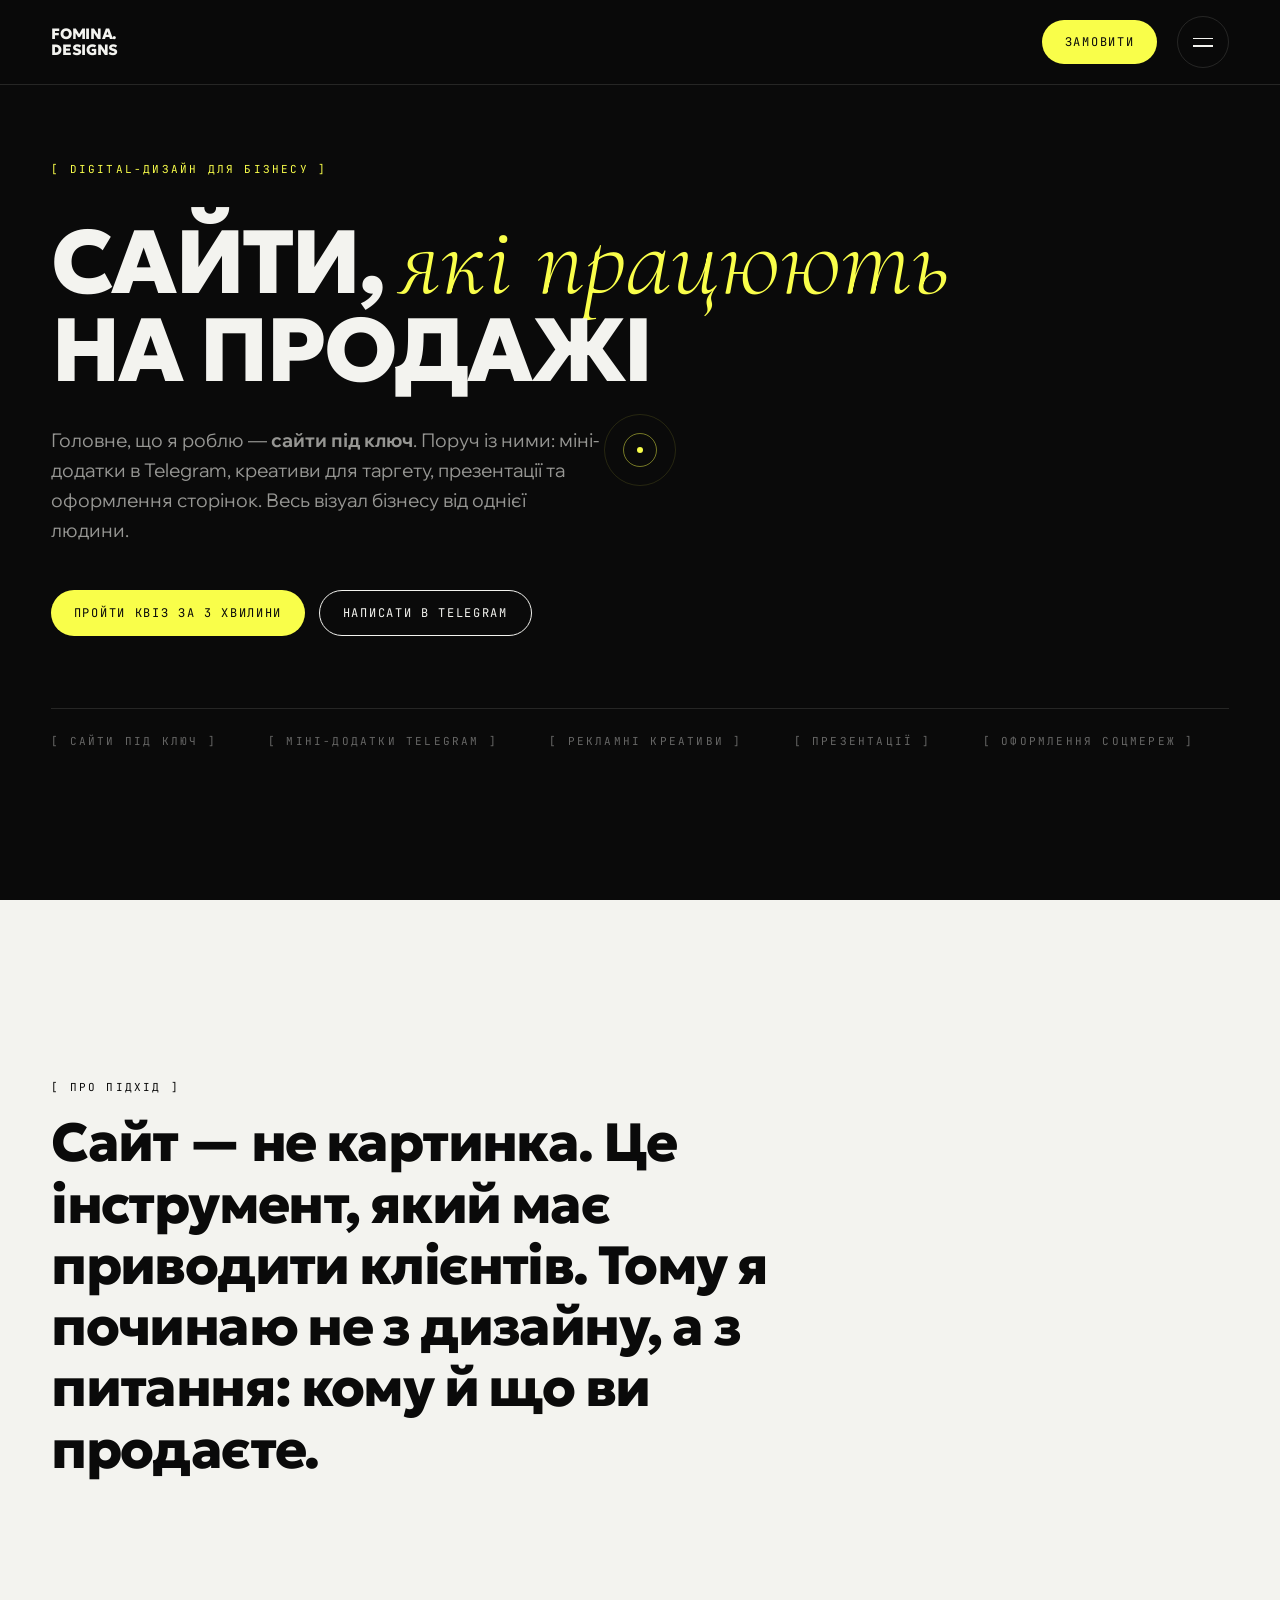
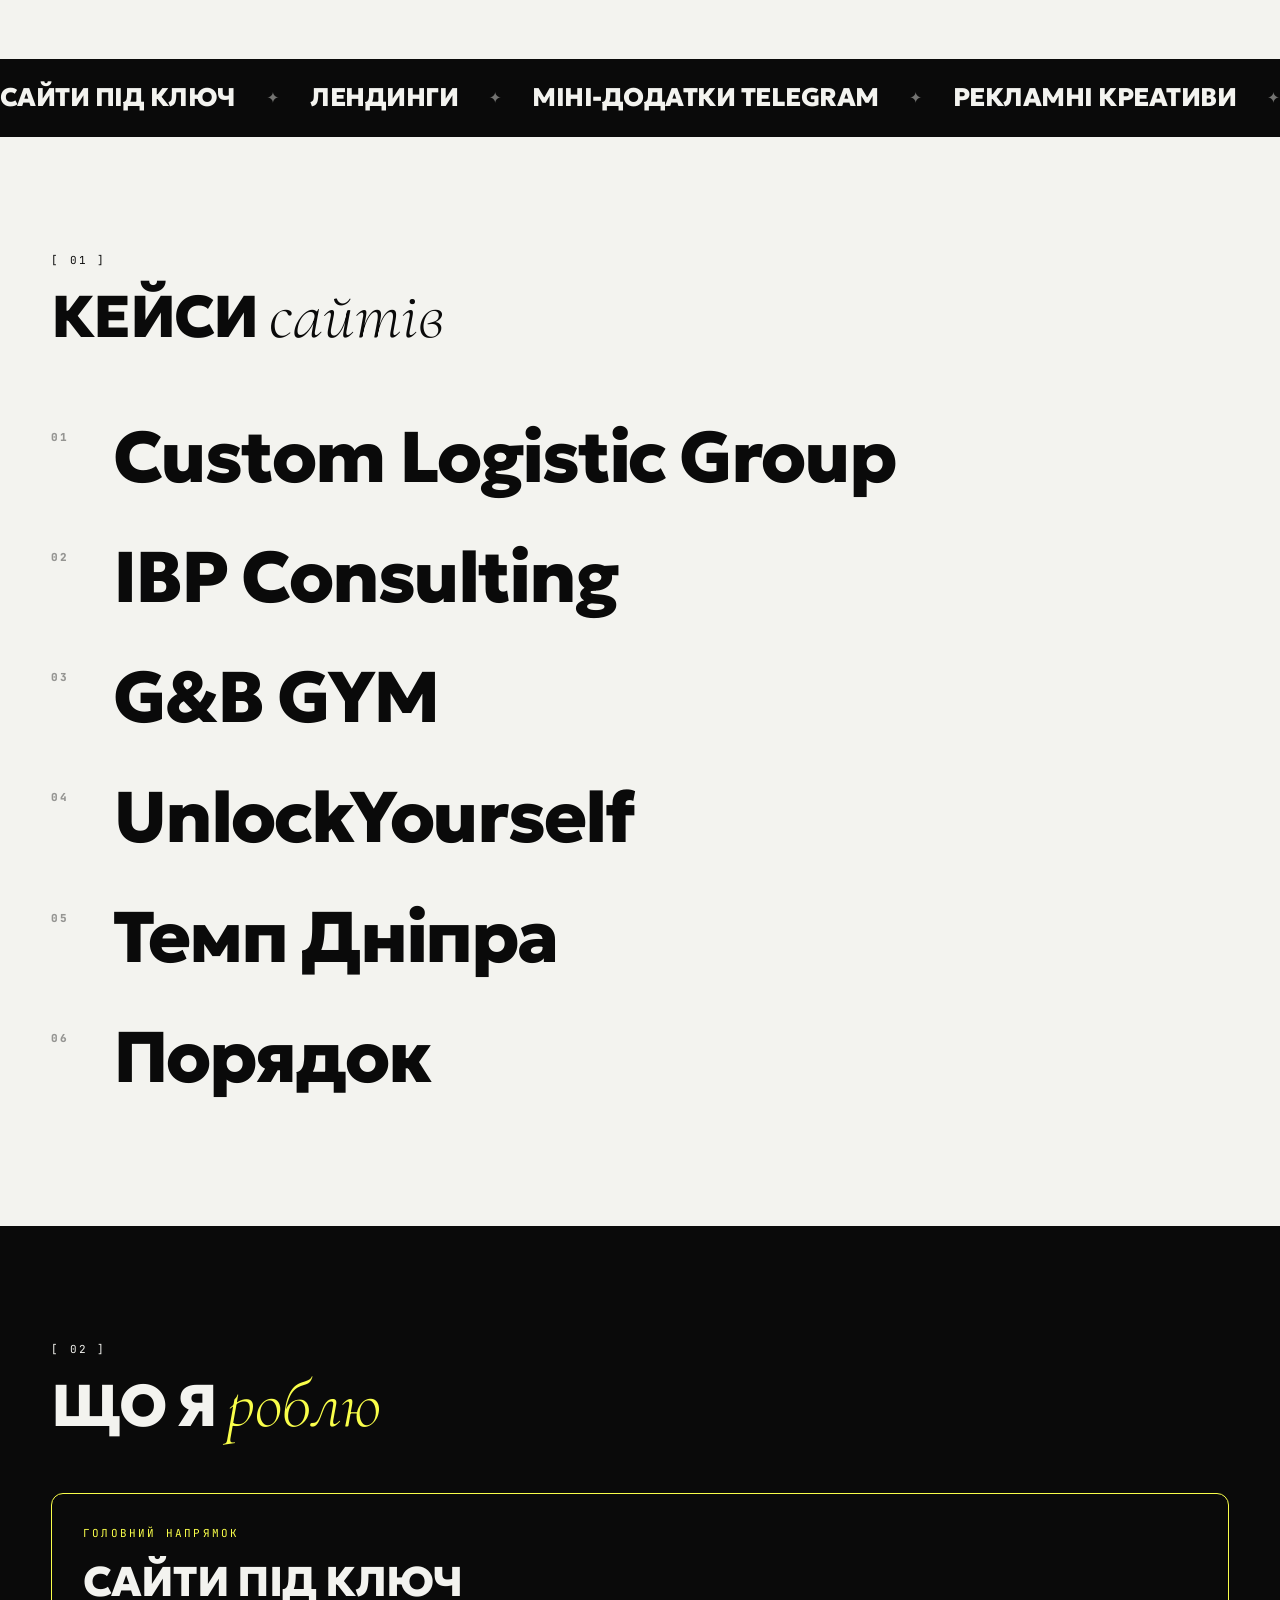
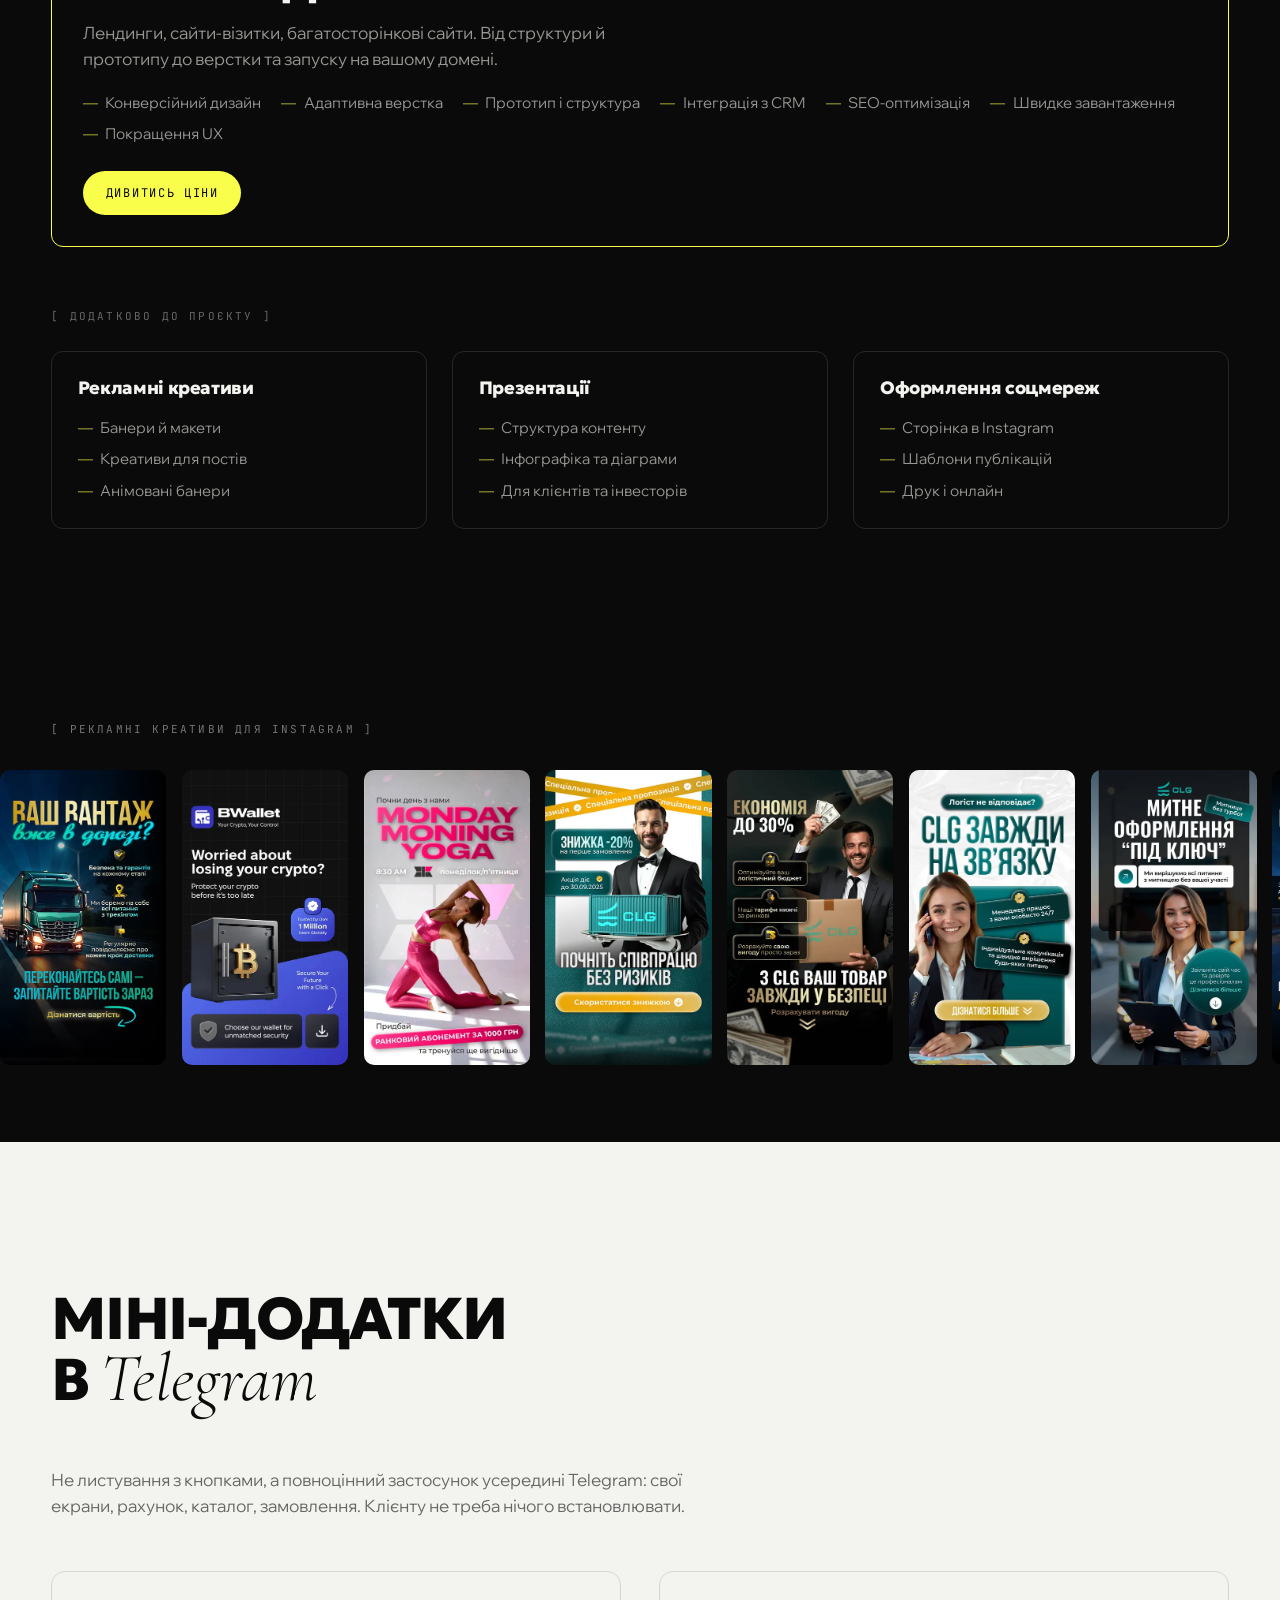
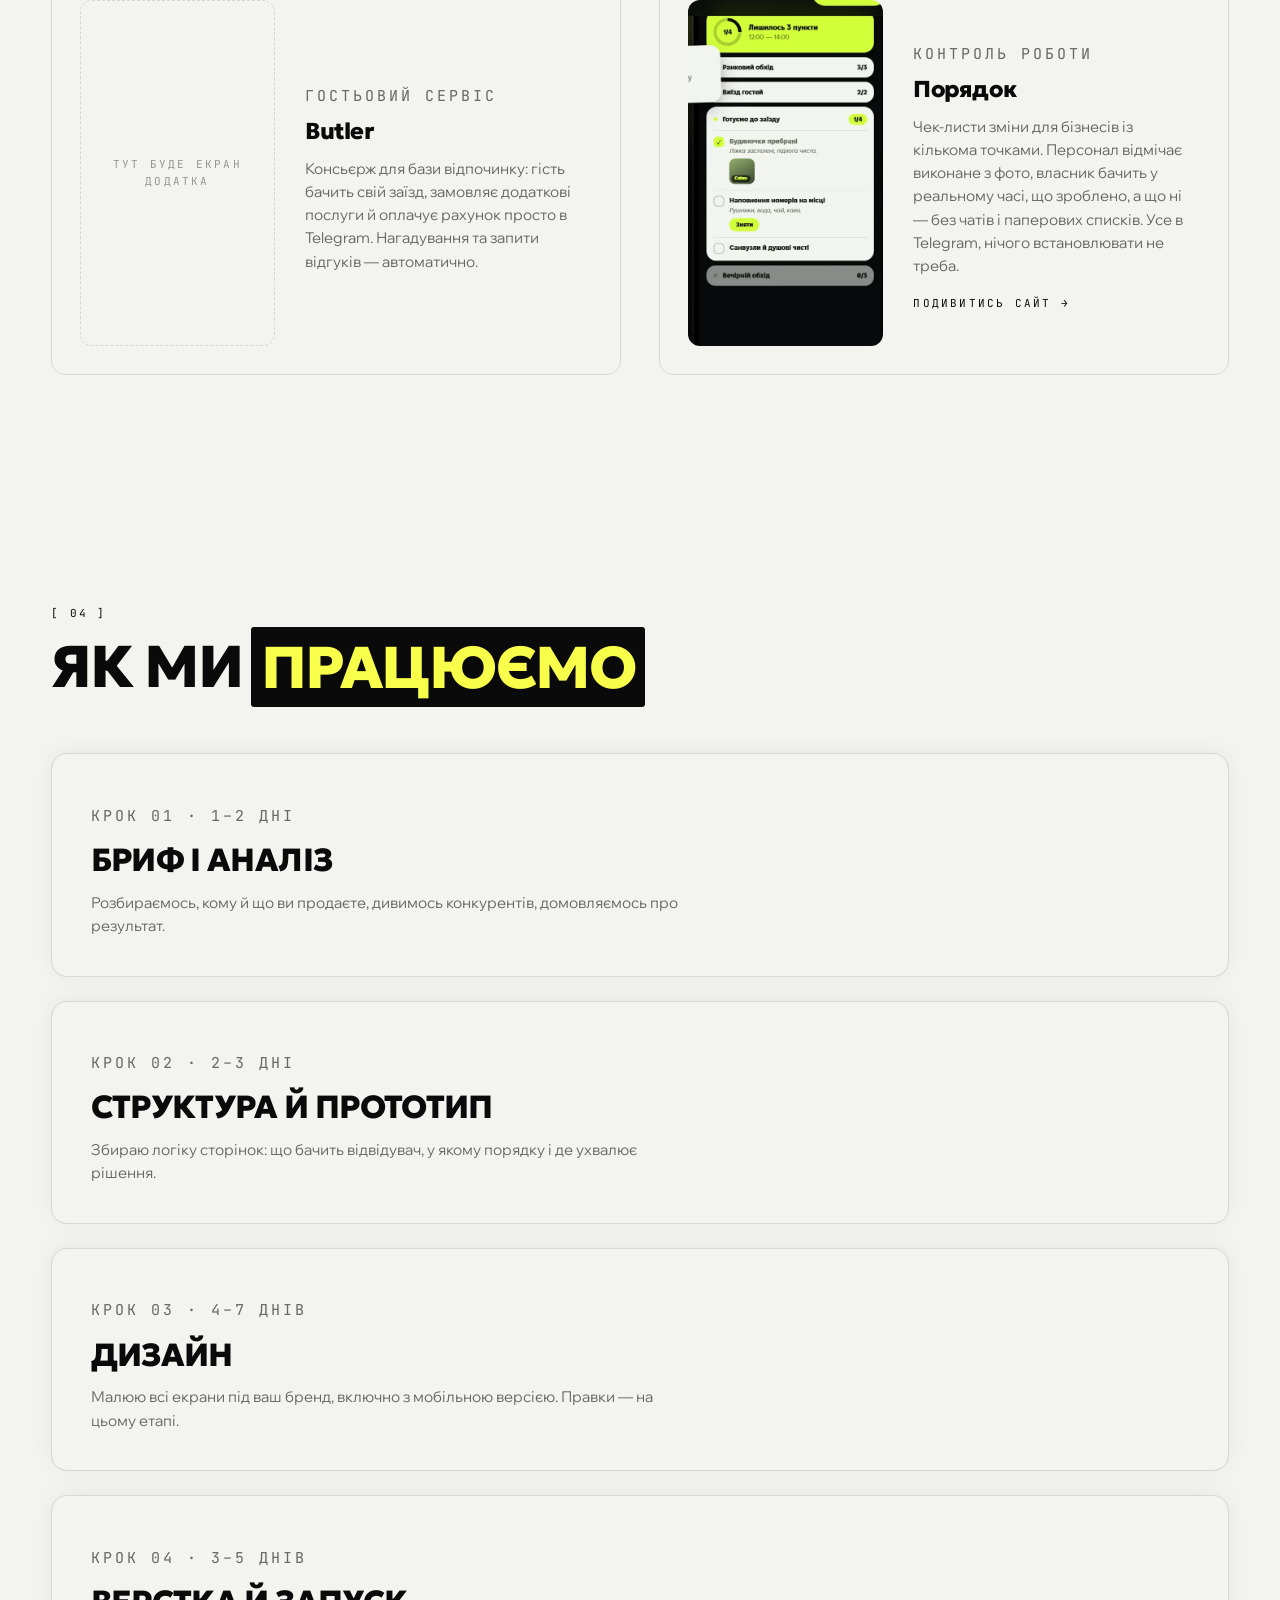
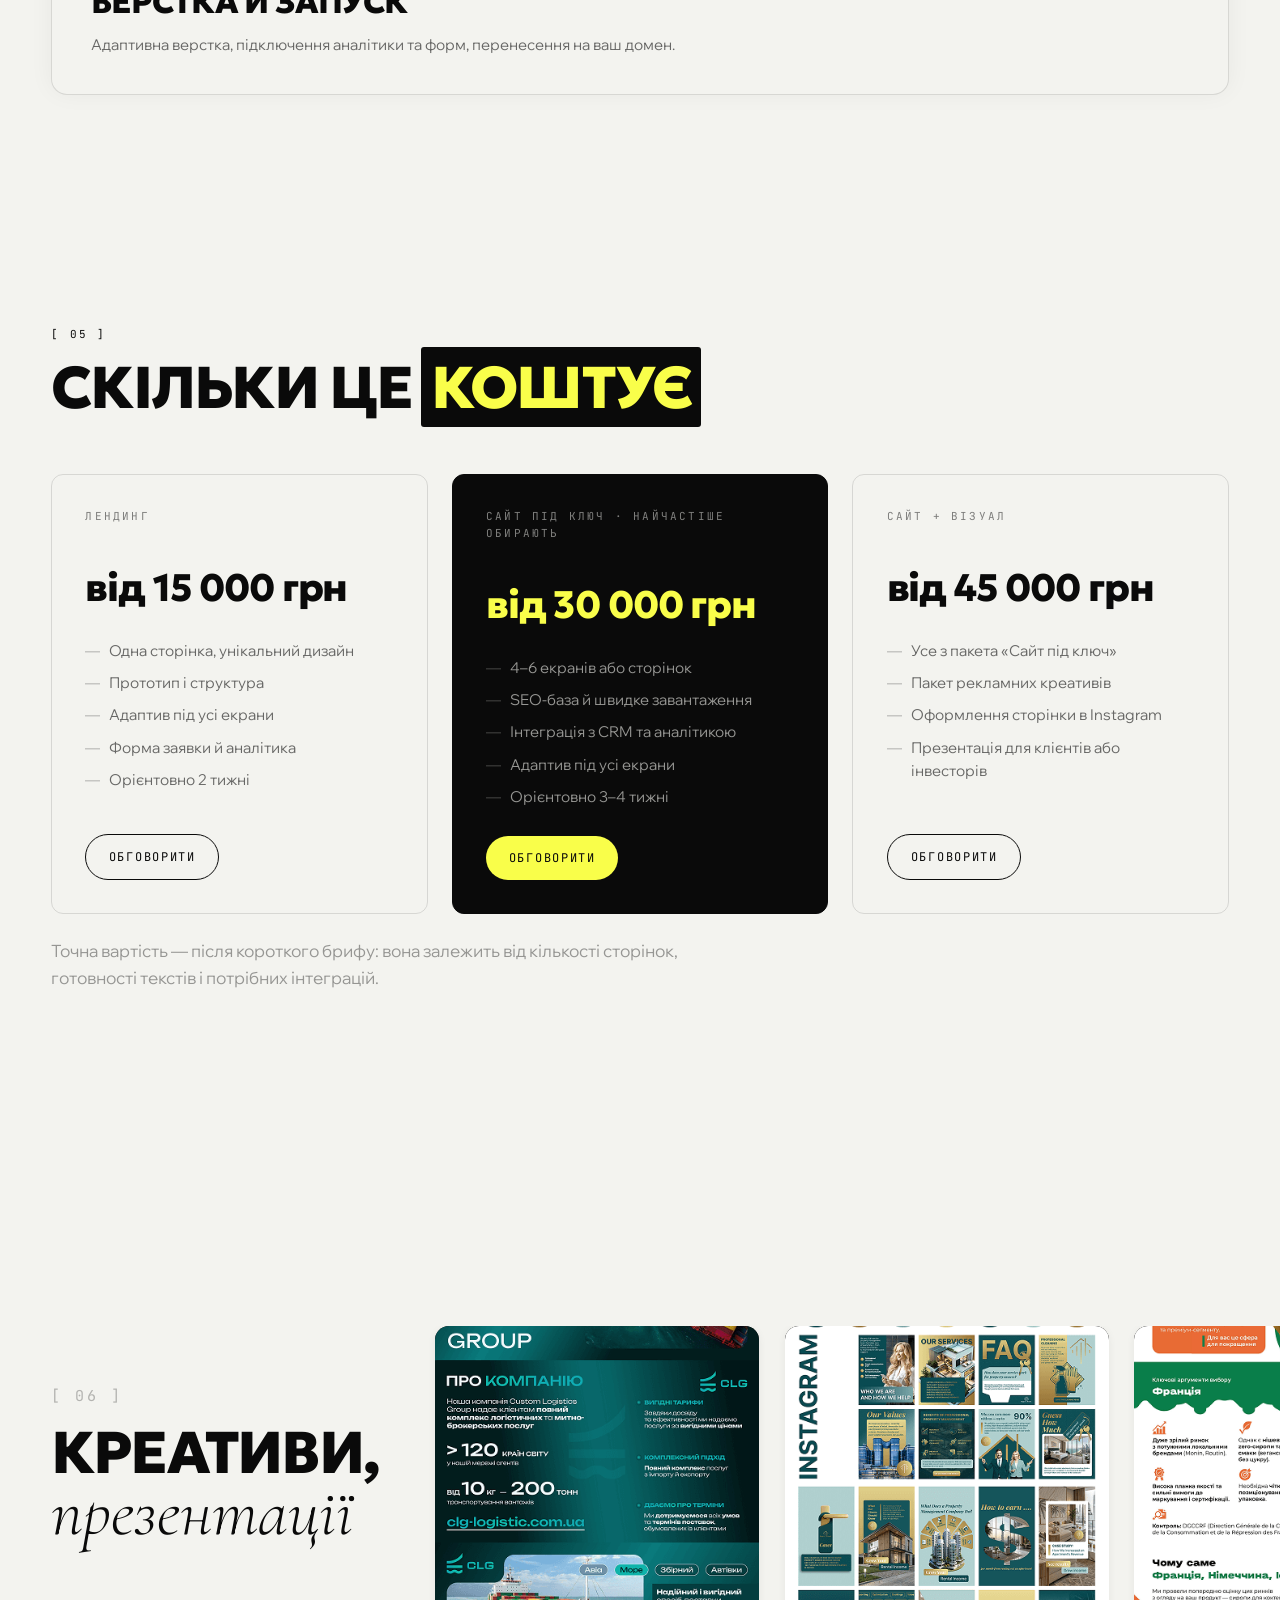
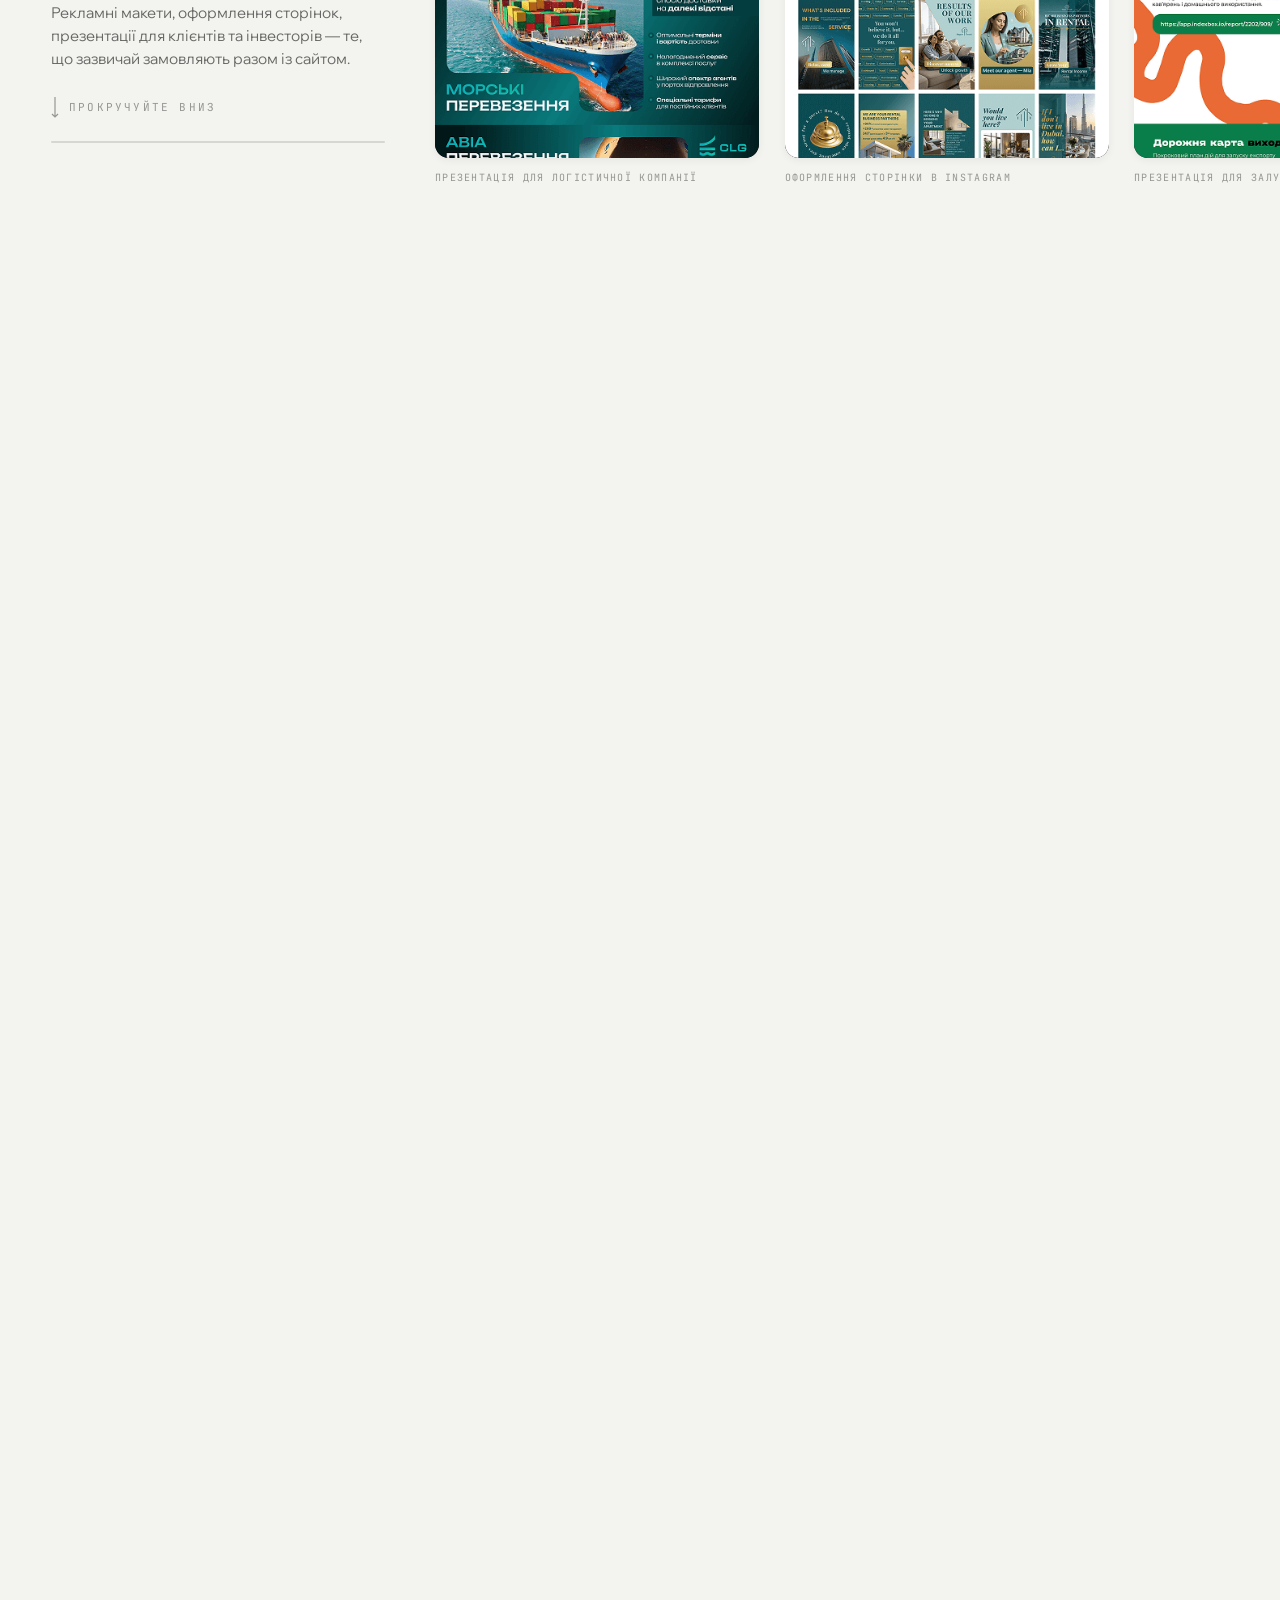
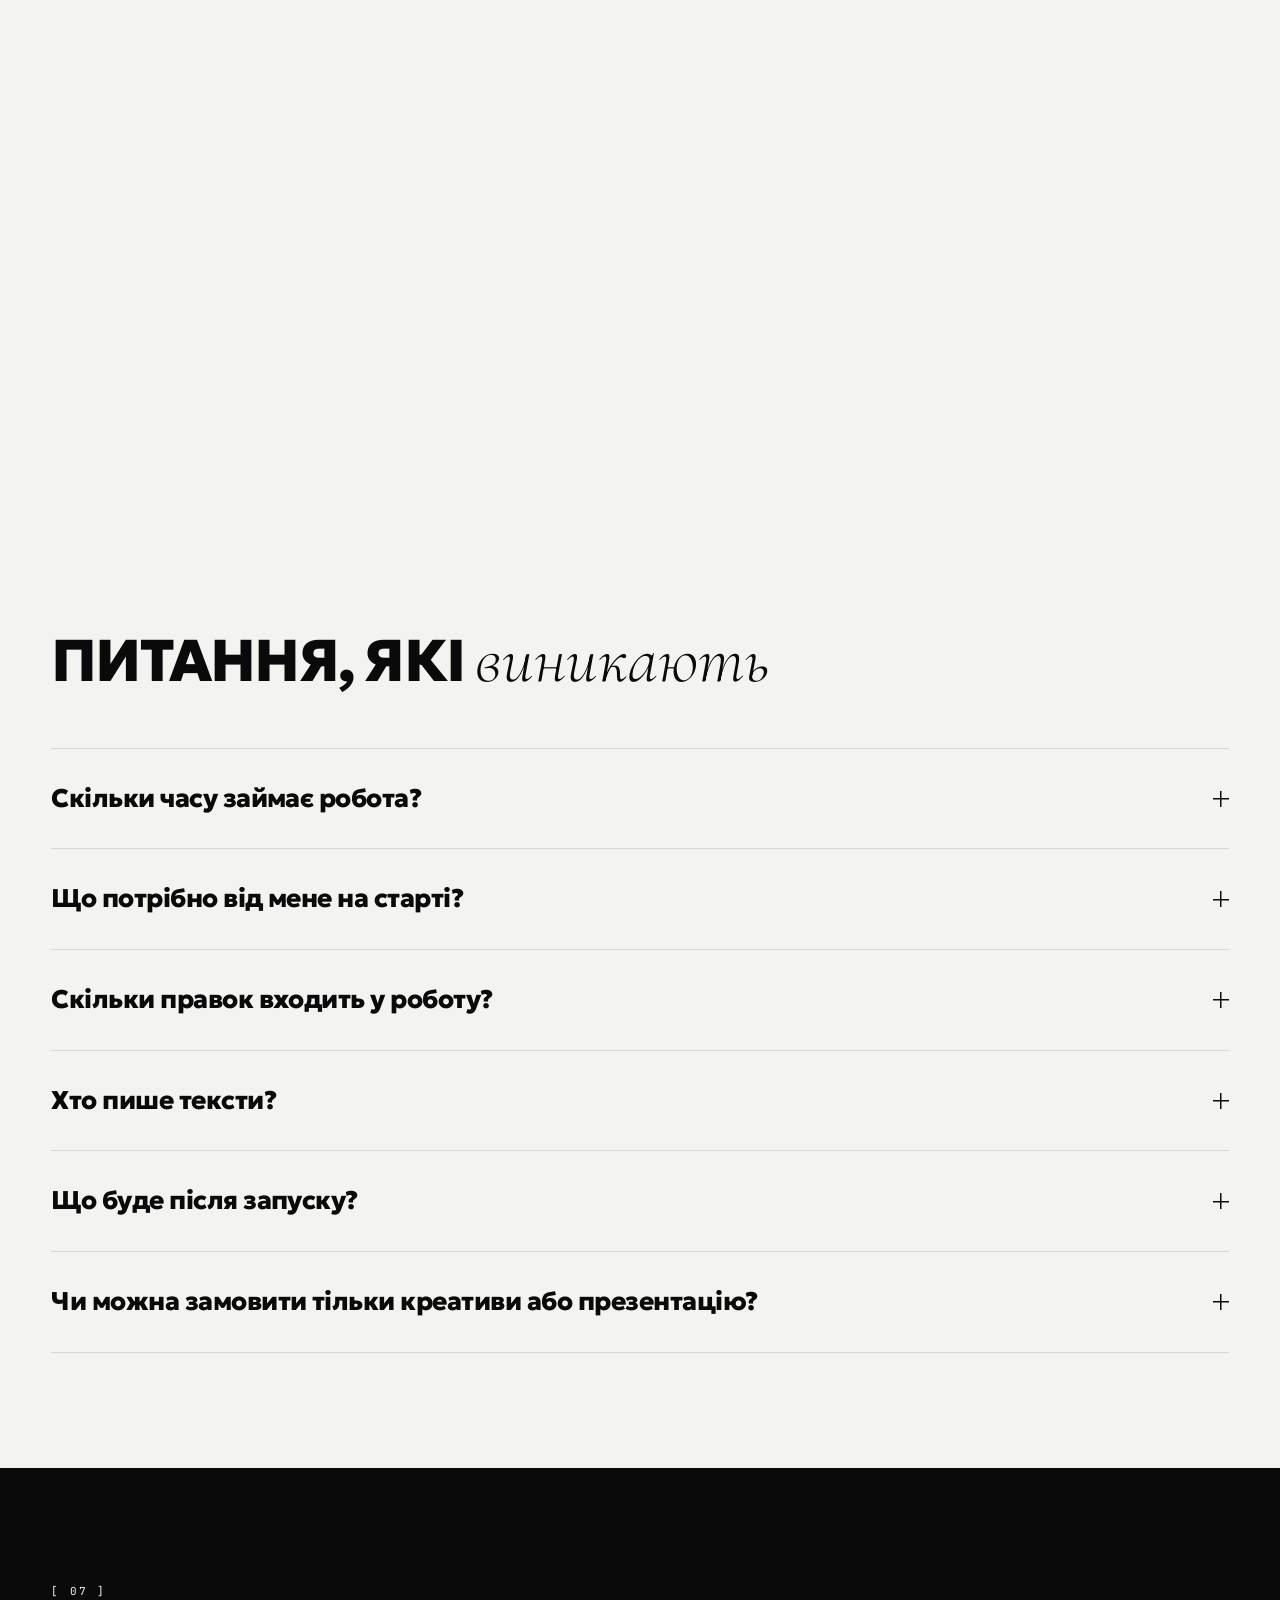
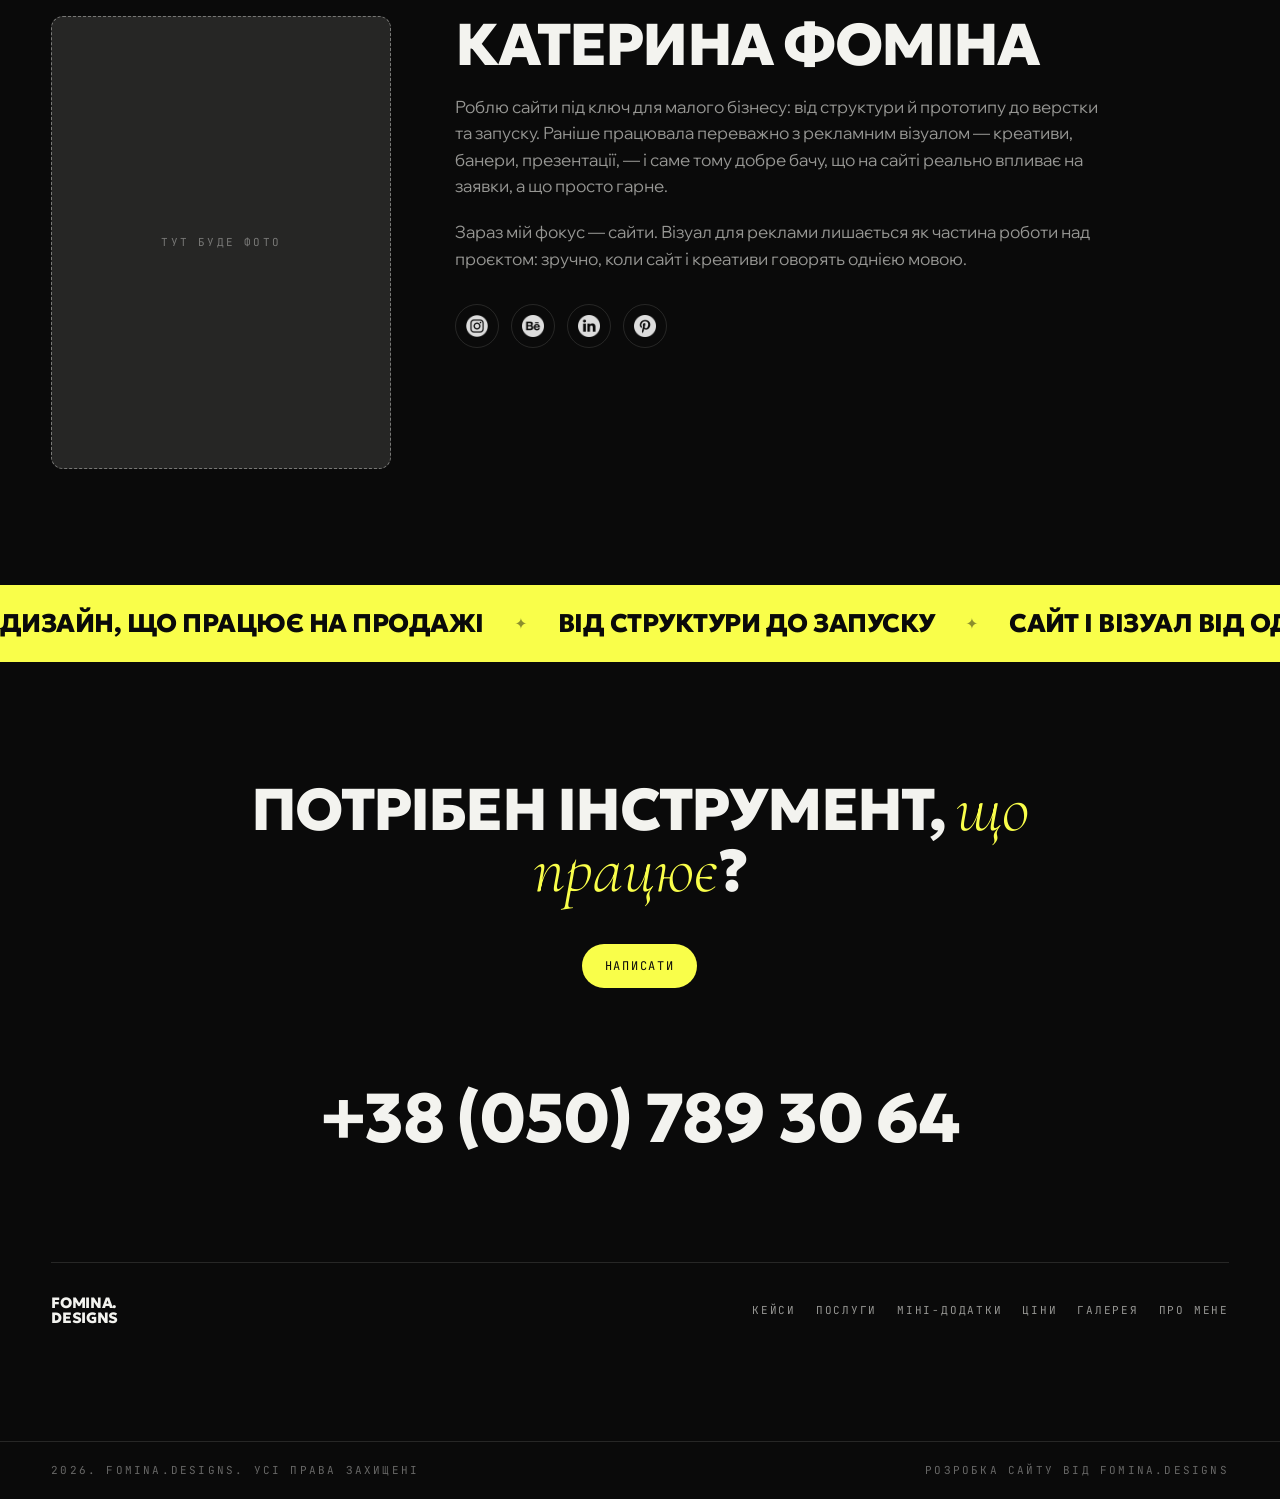
==== commit fbc19e35: "Переливчастий градієнт прибрано Не сподобався. Знято повністю: розмітка, стилі, змінні яскравості й " ====
--- a/index.html
+++ b/index.html
@@ -15,12 +15,9 @@
 <link rel="preconnect" href="https://fonts.googleapis.com">
 <link rel="preconnect" href="https://fonts.gstatic.com" crossorigin>
 <link href="https://fonts.googleapis.com/css2?family=Geologica:wght@400;600;800&family=Cormorant:ital,wght@1,300;1,400&family=Wix+Madefor+Display:wght@400;500;700&family=JetBrains+Mono:wght@400&display=swap" rel="stylesheet">
-<link href="css/style.css?v=21" rel="stylesheet">
+<link href="css/style.css?v=22" rel="stylesheet">
 </head>
 <body>
-
-<div class="sheen sheen--lighten" aria-hidden="true"></div>
-<div class="sheen sheen--tint" aria-hidden="true"></div>
 
 <header class="nav">
   <a href="#hero" class="nav__logo">Fomina.<br>Designs</a>
--- a/css/style.css
+++ b/css/style.css
@@ -4,12 +4,6 @@
    ========================================================================== */
 
 :root{
-  /* Яскравість переливу. Два числа, бо шари різні:
-     перший видно на темних секціях, другий — на світлих.
-     0 вимикає. Понад 0.2 починає чіпати читабельність. */
-  --sheen-dark:.15;
-  --sheen-light:.1;
-
   --cream:#F3F3EF;
   --ink:#0A0A0A;
   --accent:#F9FE4A;
@@ -43,31 +37,6 @@
 button{font:inherit;color:inherit;background:none;border:0;cursor:pointer}
 ul{list-style:none}
 @supports (overflow:clip){html,body{overflow-x:clip}}
-
-/* --- перелив на всю сторінку ----------------------------------------------
-   Один режим накладання не може працювати і на майже чорному, і на
-   кремовому: soft-light на обох краях яскравості майже не діє. Тому
-   шари два. Перший освітлює — його видно на темних секціях. Другий
-   підфарбовує — його видно на світлих. Обидва нижче шапки, меню,
-   курсора й превʼю і не перехоплюють кліки. */
-.sheen{
-  position:fixed;inset:-25%;z-index:5;pointer-events:none;
-  filter:blur(50px) saturate(130%);
-  background:
-    radial-gradient(38% 42% at 18% 22%, #F9FE4A 0%, transparent 62%),
-    radial-gradient(34% 38% at 82% 18%, #4FD0FF 0%, transparent 62%),
-    radial-gradient(44% 48% at 72% 78%, #FF6FCF 0%, transparent 62%),
-    radial-gradient(40% 42% at 24% 76%, #63FFAE 0%, transparent 62%);
-  animation:sheen-drift 28s ease-in-out infinite alternate;
-}
-.sheen--lighten{mix-blend-mode:screen;opacity:var(--sheen-dark)}
-.sheen--tint{mix-blend-mode:multiply;opacity:var(--sheen-light);animation-direction:alternate-reverse}
-
-@keyframes sheen-drift{
-  0%{transform:translate3d(-3%,-2%,0) rotate(0deg) scale(1.06)}
-  50%{transform:translate3d(3%,2%,0) rotate(7deg) scale(1.16)}
-  100%{transform:translate3d(-2%,3%,0) rotate(-6deg) scale(1.09)}
-}
 
 /* --- типографіка ---------------------------------------------------------- */
 .mono{
@@ -796,5 +765,4 @@
   *,*::before,*::after{animation-duration:.01ms!important;transition-duration:.01ms!important}
   .reveal{opacity:1;transform:none}
   .marquee__track{animation:none}
-  .sheen{animation:none}
-}
+}
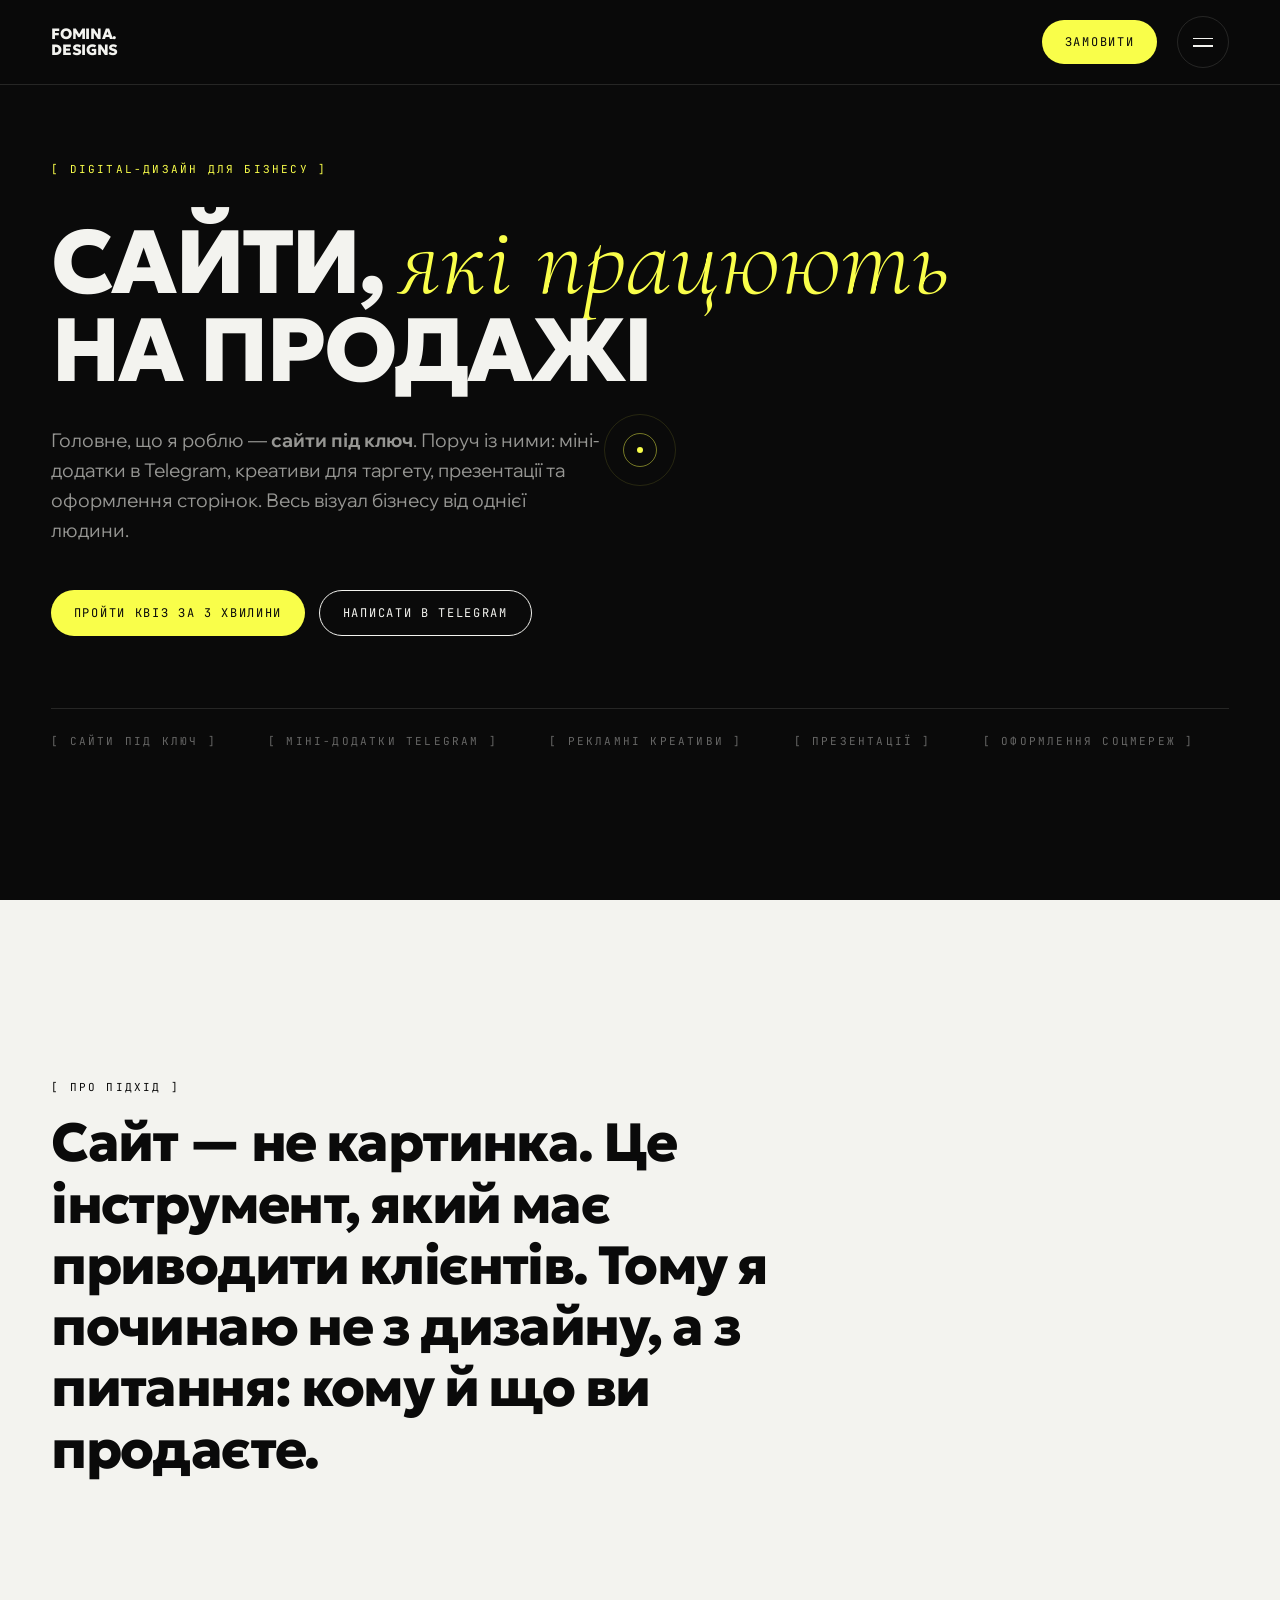
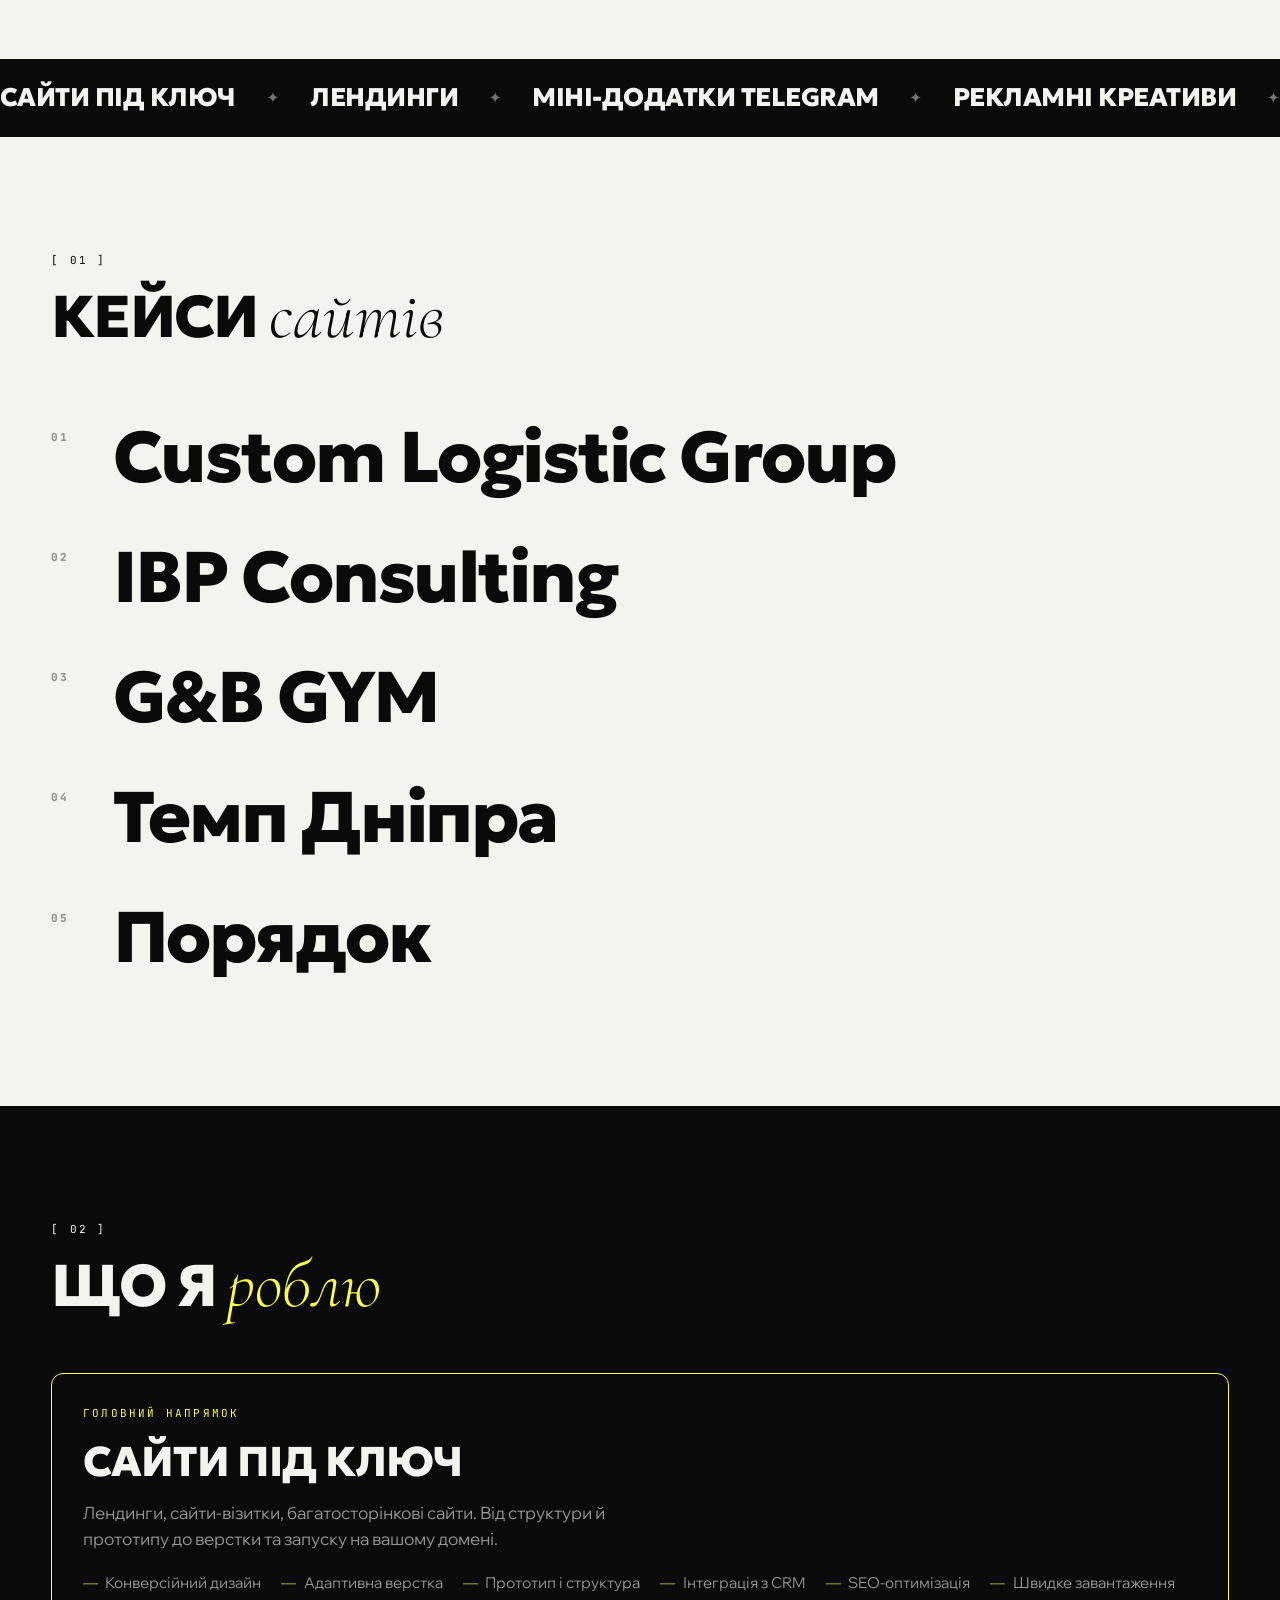
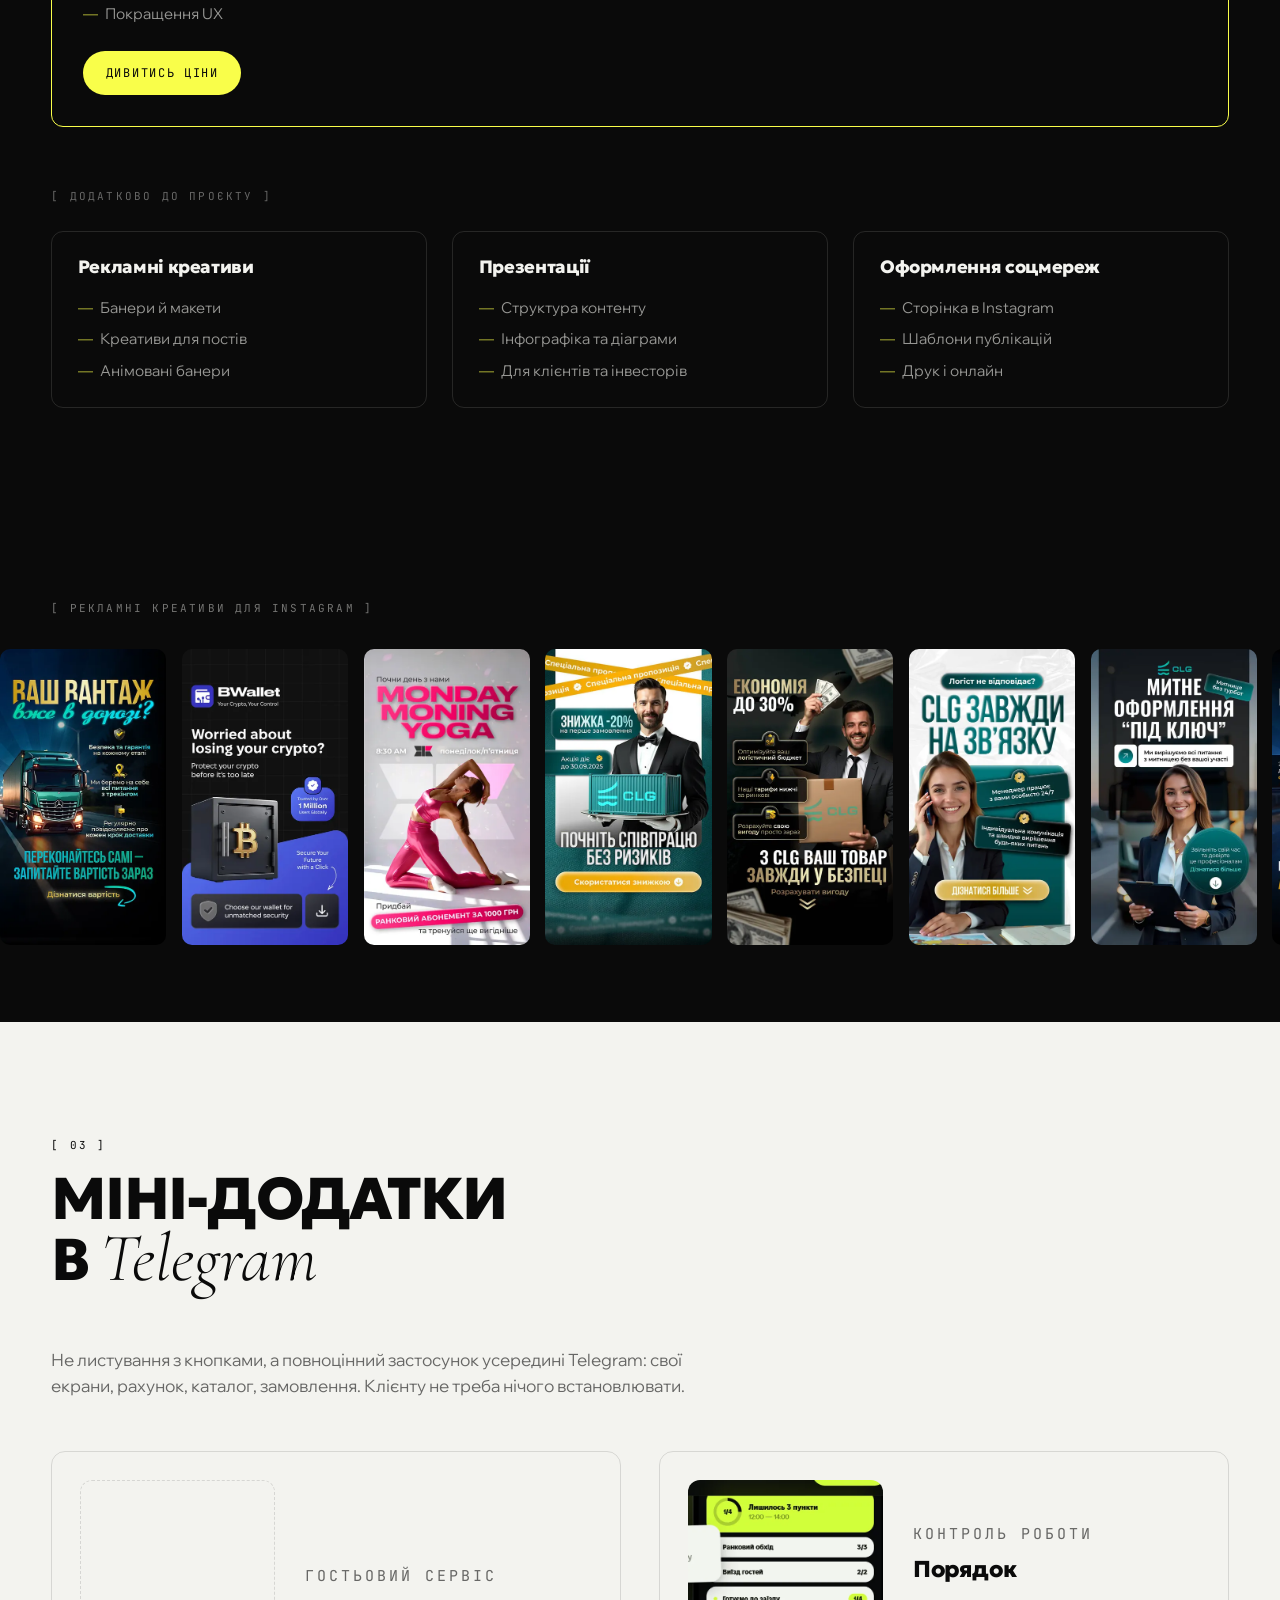
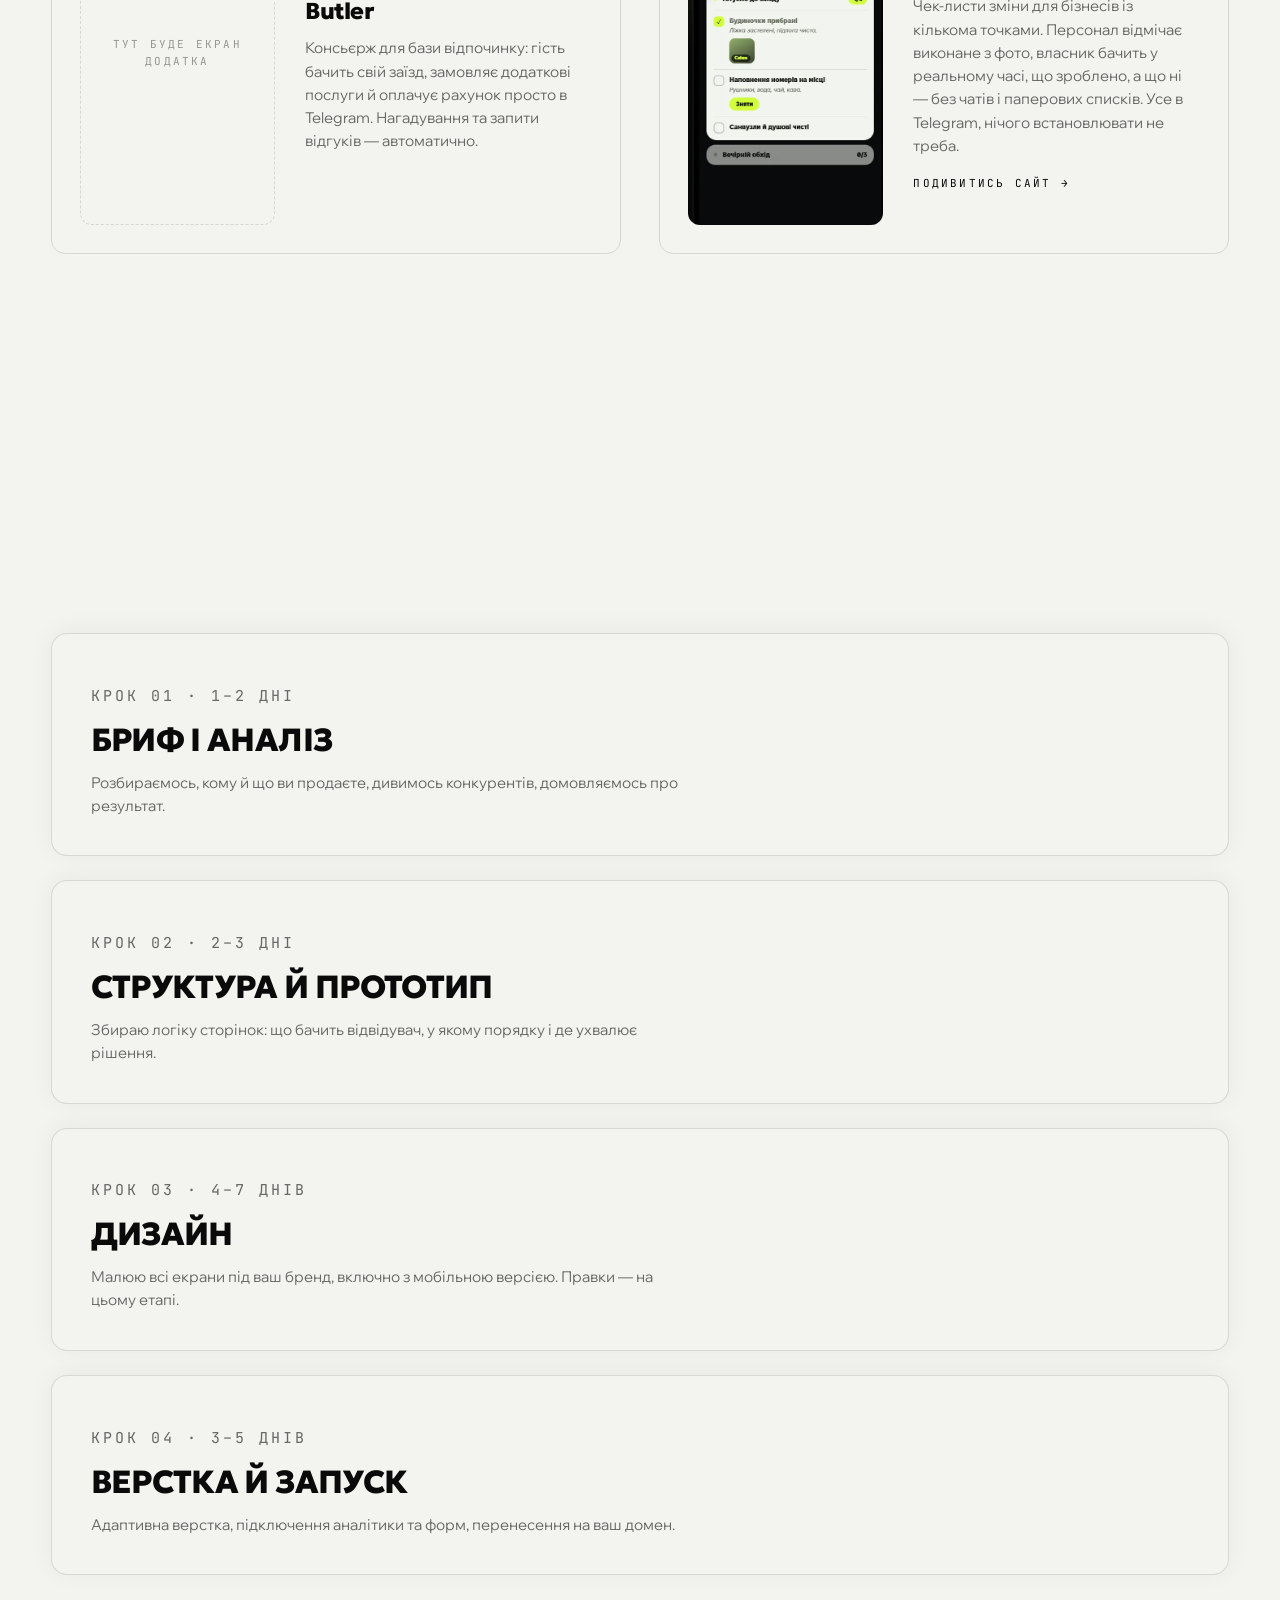
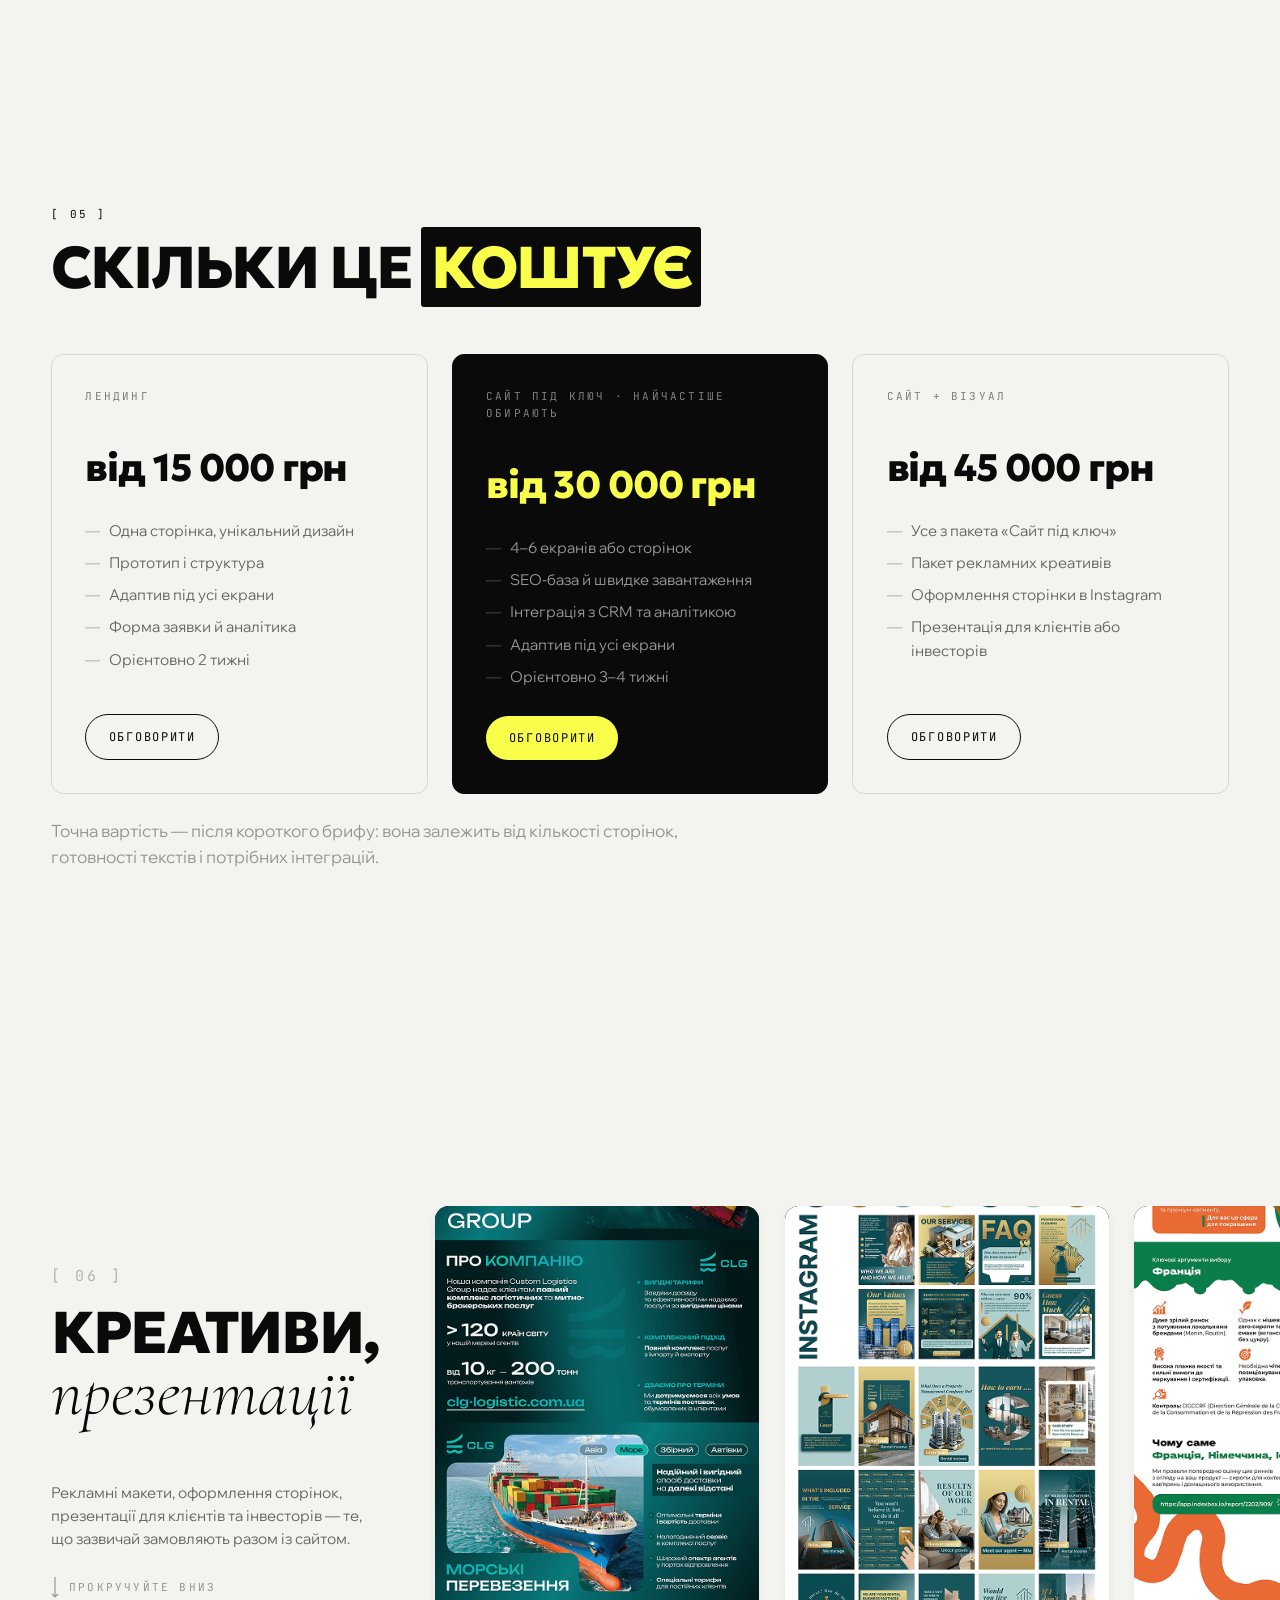
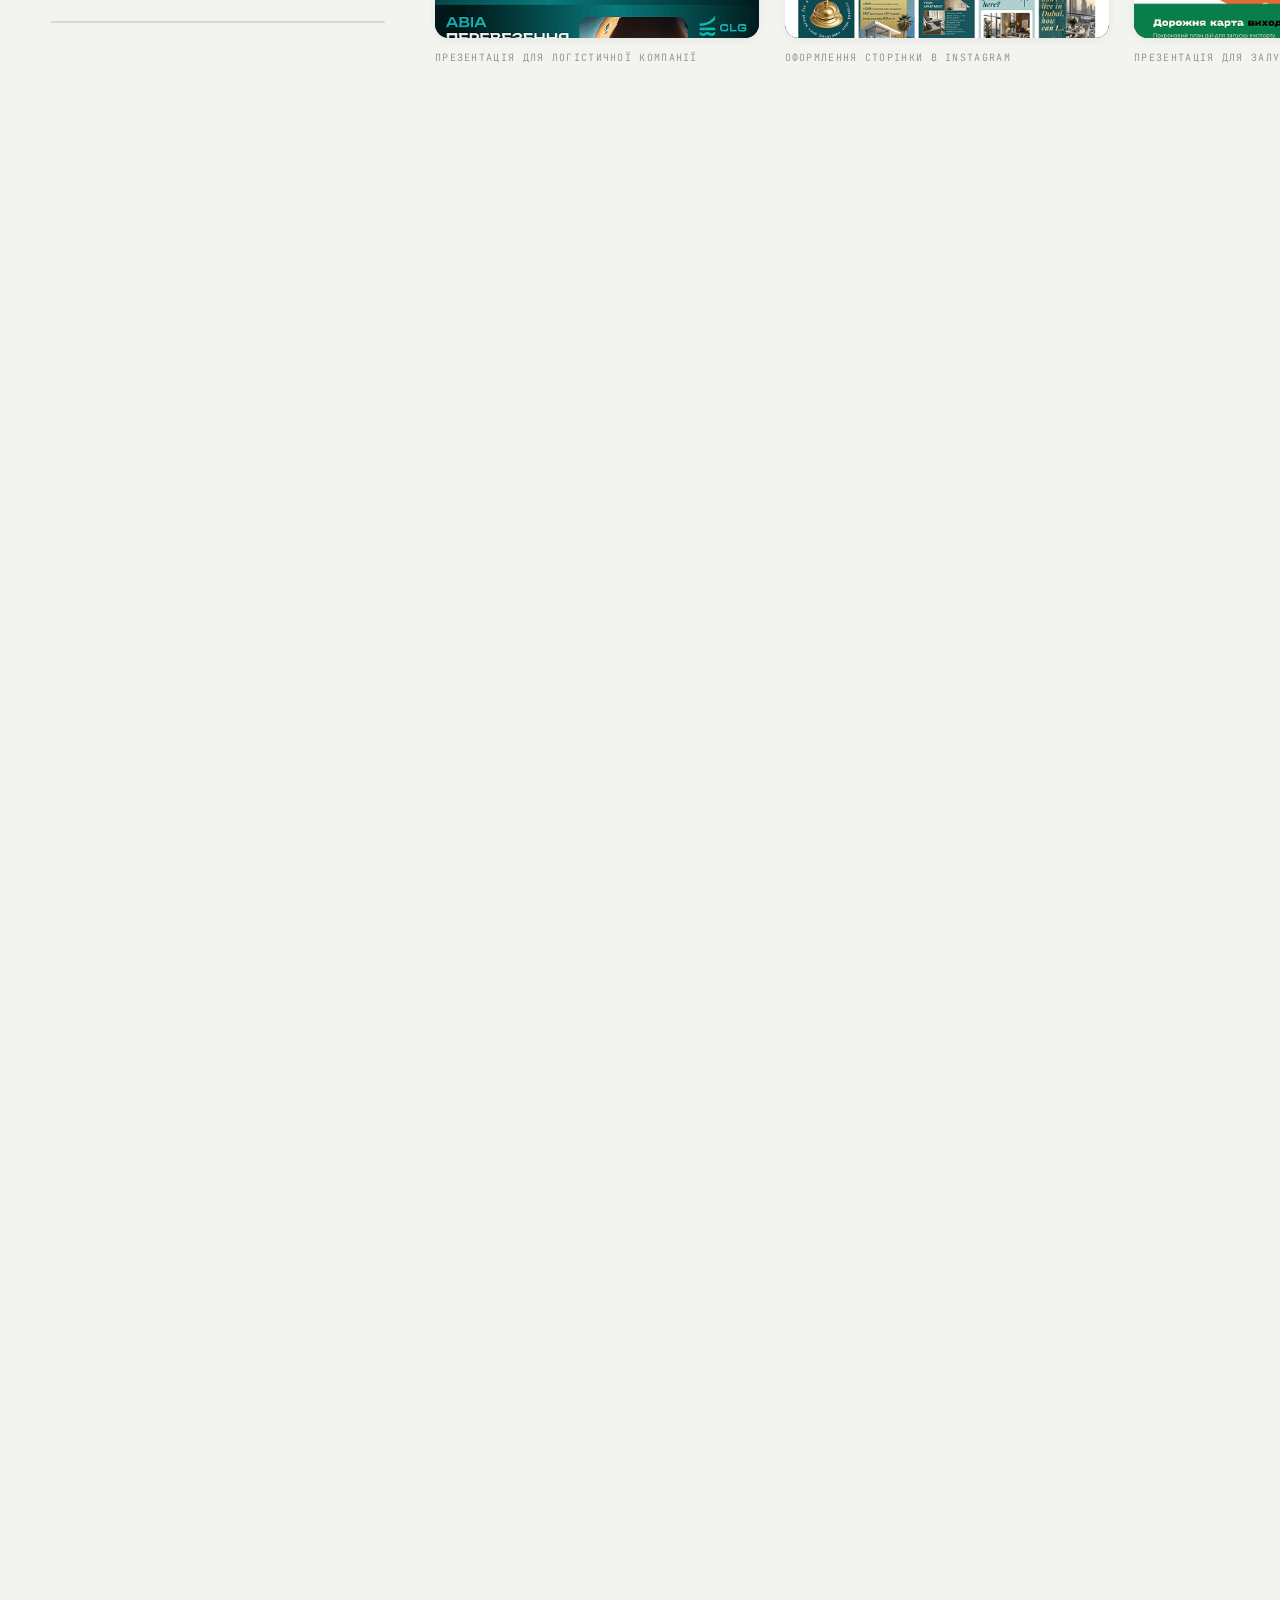
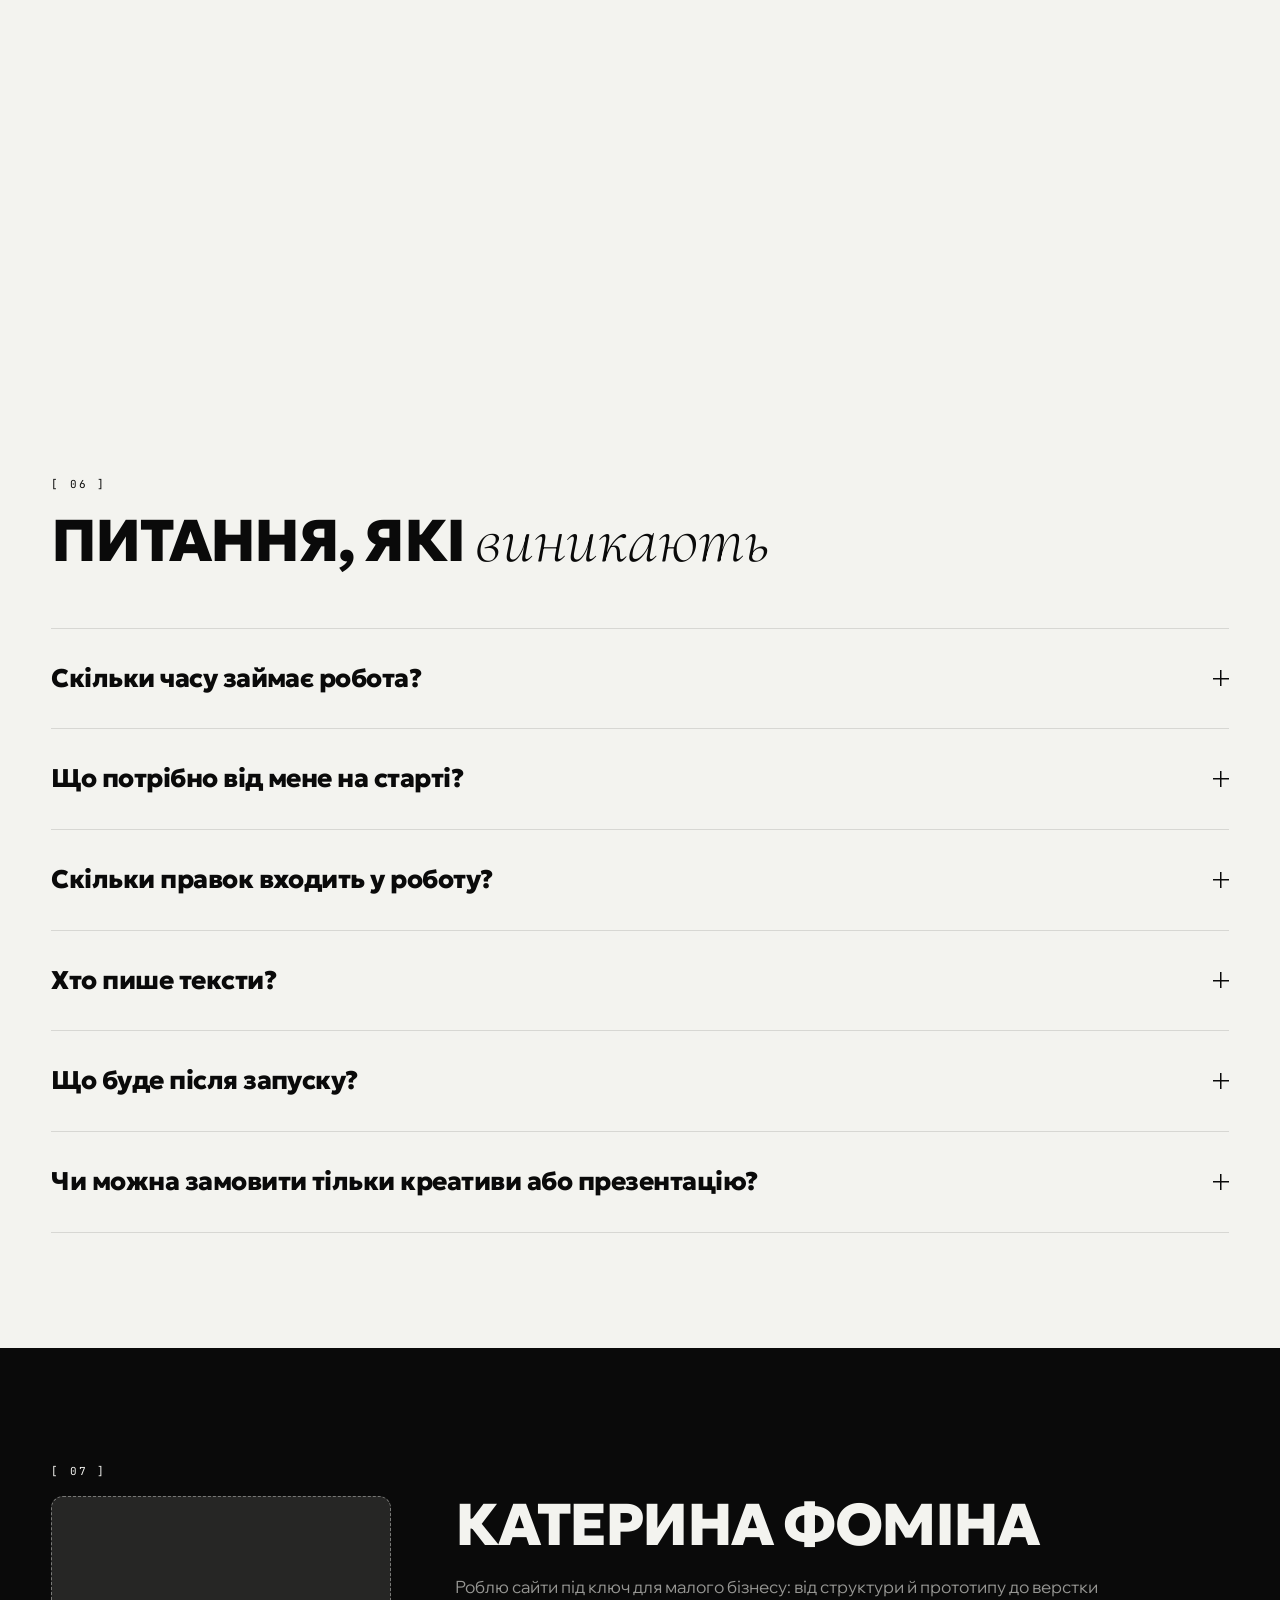
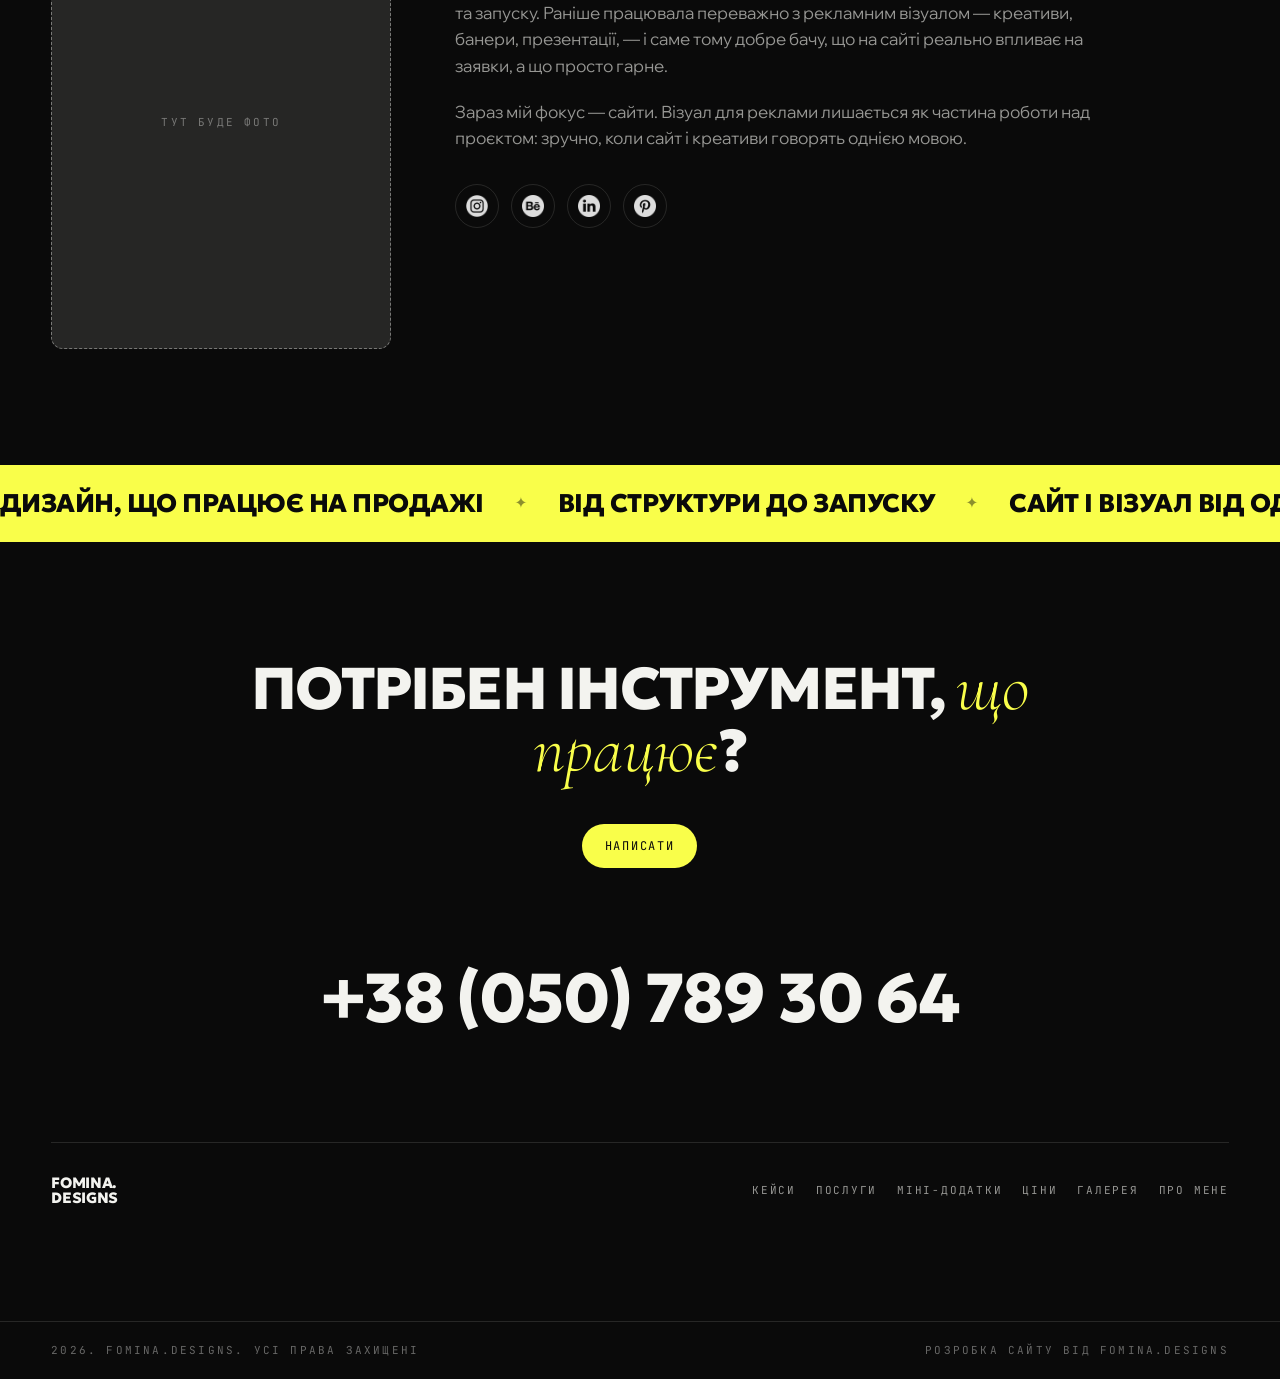
==== commit 59795ec4: "IBP на власний домен, UnlockYourself прибрано, зайвий тег виправлено - кейс IBP Consulting тепер вед" ====
--- a/index.html
+++ b/index.html
@@ -15,7 +15,7 @@
 <link rel="preconnect" href="https://fonts.googleapis.com">
 <link rel="preconnect" href="https://fonts.gstatic.com" crossorigin>
 <link href="https://fonts.googleapis.com/css2?family=Geologica:wght@400;600;800&family=Cormorant:ital,wght@1,300;1,400&family=Wix+Madefor+Display:wght@400;500;700&family=JetBrains+Mono:wght@400&display=swap" rel="stylesheet">
-<link href="css/style.css?v=22" rel="stylesheet">
+<link href="css/style.css?v=23" rel="stylesheet">
 </head>
 <body>
 
@@ -103,7 +103,6 @@
     </div>
 
   </div>
-</div>
 </div>
 
 <!-- ============================ ПЕРШИЙ ЕКРАН ============================ -->
@@ -180,7 +179,7 @@
         <img class="case__thumb" src="images/cases/clg.webp" alt="" loading="lazy" width="64">
       </a>
 
-      <a class="case" href="https://fominadesigns.github.io/VS-site/" target="_blank" rel="noopener"
+      <a class="case" href="https://viktoriaibp.com/" target="_blank" rel="noopener"
          data-preview="images/cases/ibp.webp">
         <span class="case__num">02</span>
         <span>IBP Consulting</span>
@@ -194,23 +193,16 @@
         <img class="case__thumb" src="images/cases/gbgym.webp" alt="" loading="lazy" width="64">
       </a>
 
-      <a class="case" href="https://fominadesigns.github.io/unlockyourselfmeditation/index.html" target="_blank" rel="noopener"
-         data-preview="images/cases/unlock.webp">
-        <span class="case__num">04</span>
-        <span>UnlockYourself</span>
-        <img class="case__thumb" src="images/cases/unlock.webp" alt="" loading="lazy" width="64">
-      </a>
-
       <a class="case" href="https://fominadesigns.github.io/temp-dnipra-preview/" target="_blank" rel="noopener"
          data-preview="images/cases/tempdnipra.webp">
-        <span class="case__num">05</span>
+        <span class="case__num">04</span>
         <span>Темп Дніпра</span>
         <img class="case__thumb" src="images/cases/tempdnipra.webp" alt="" loading="lazy" width="64">
       </a>
 
       <a class="case" href="https://fominadesigns.github.io/poryadok-landing/" target="_blank" rel="noopener"
          data-preview="images/cases/poryadok.webp">
-        <span class="case__num">06</span>
+        <span class="case__num">05</span>
         <span>Порядок</span>
         <img class="case__thumb" src="images/cases/poryadok.webp" alt="" loading="lazy" width="64">
       </a>
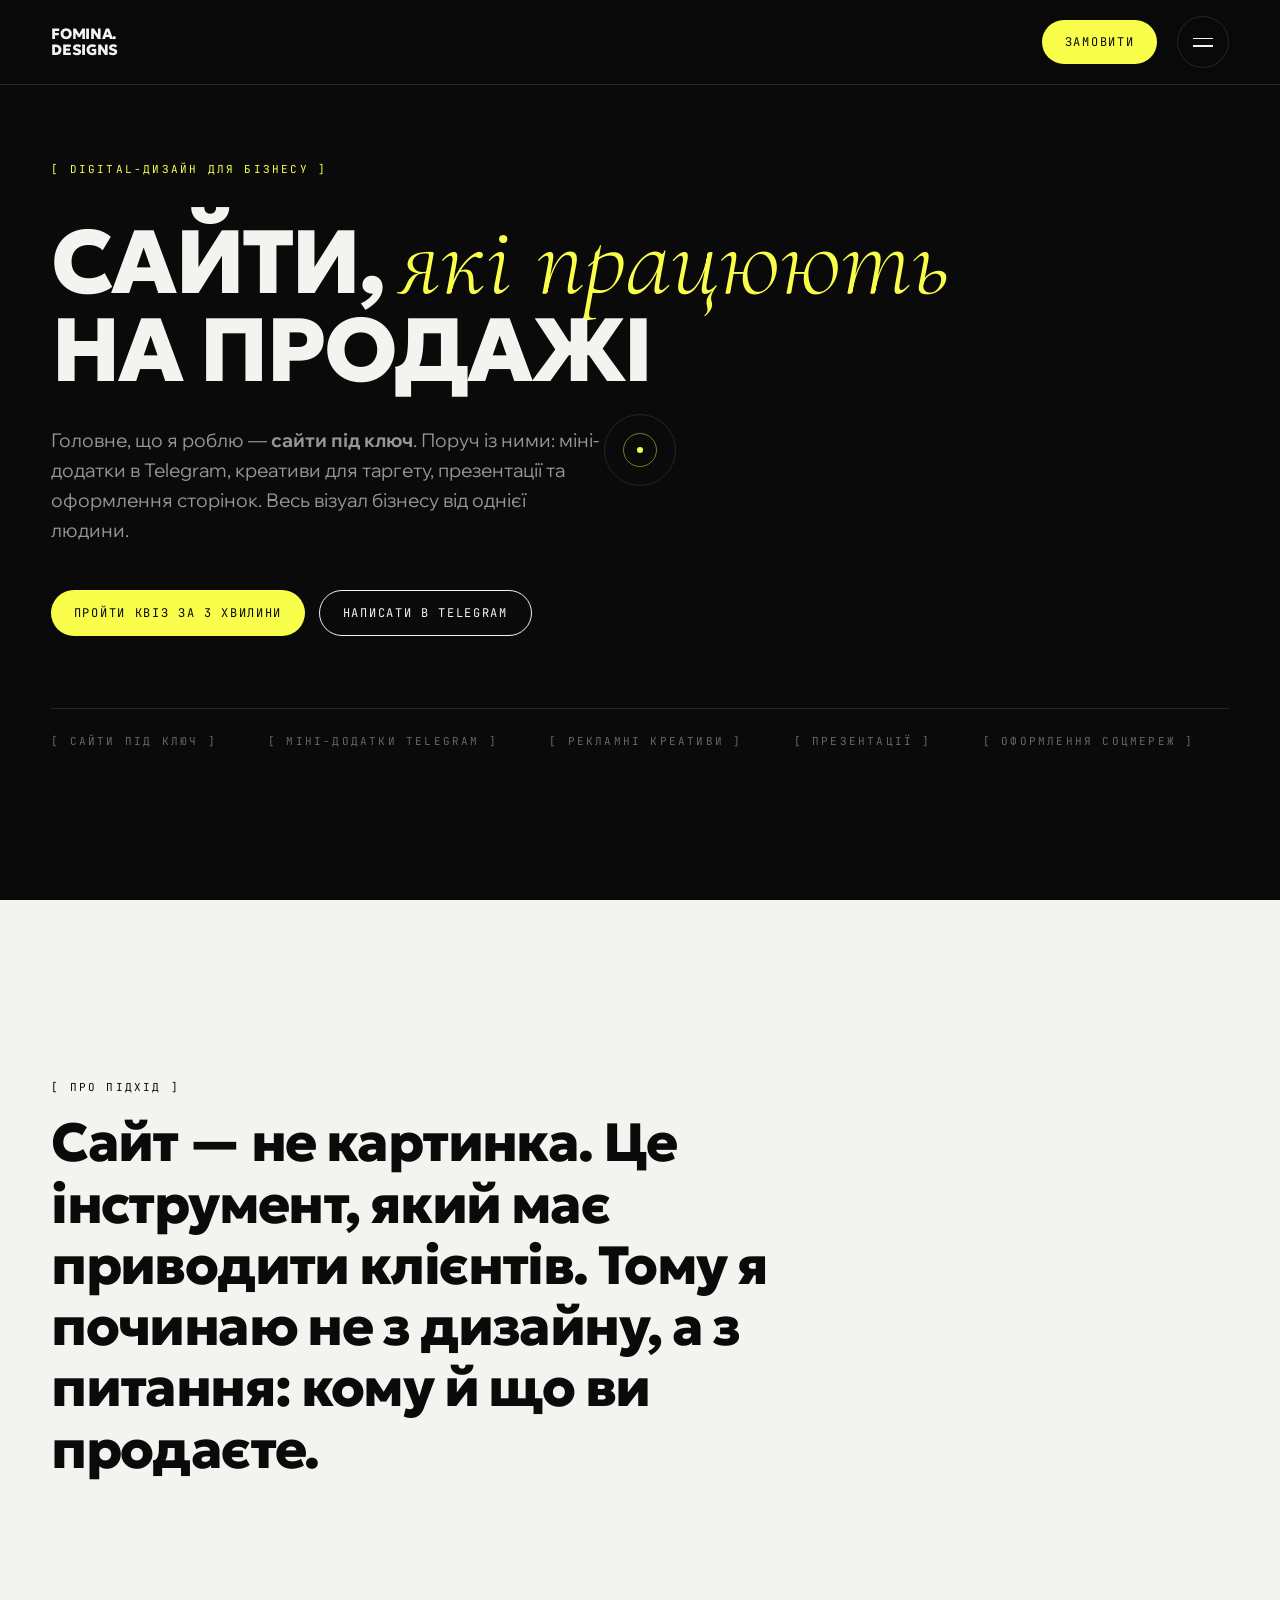
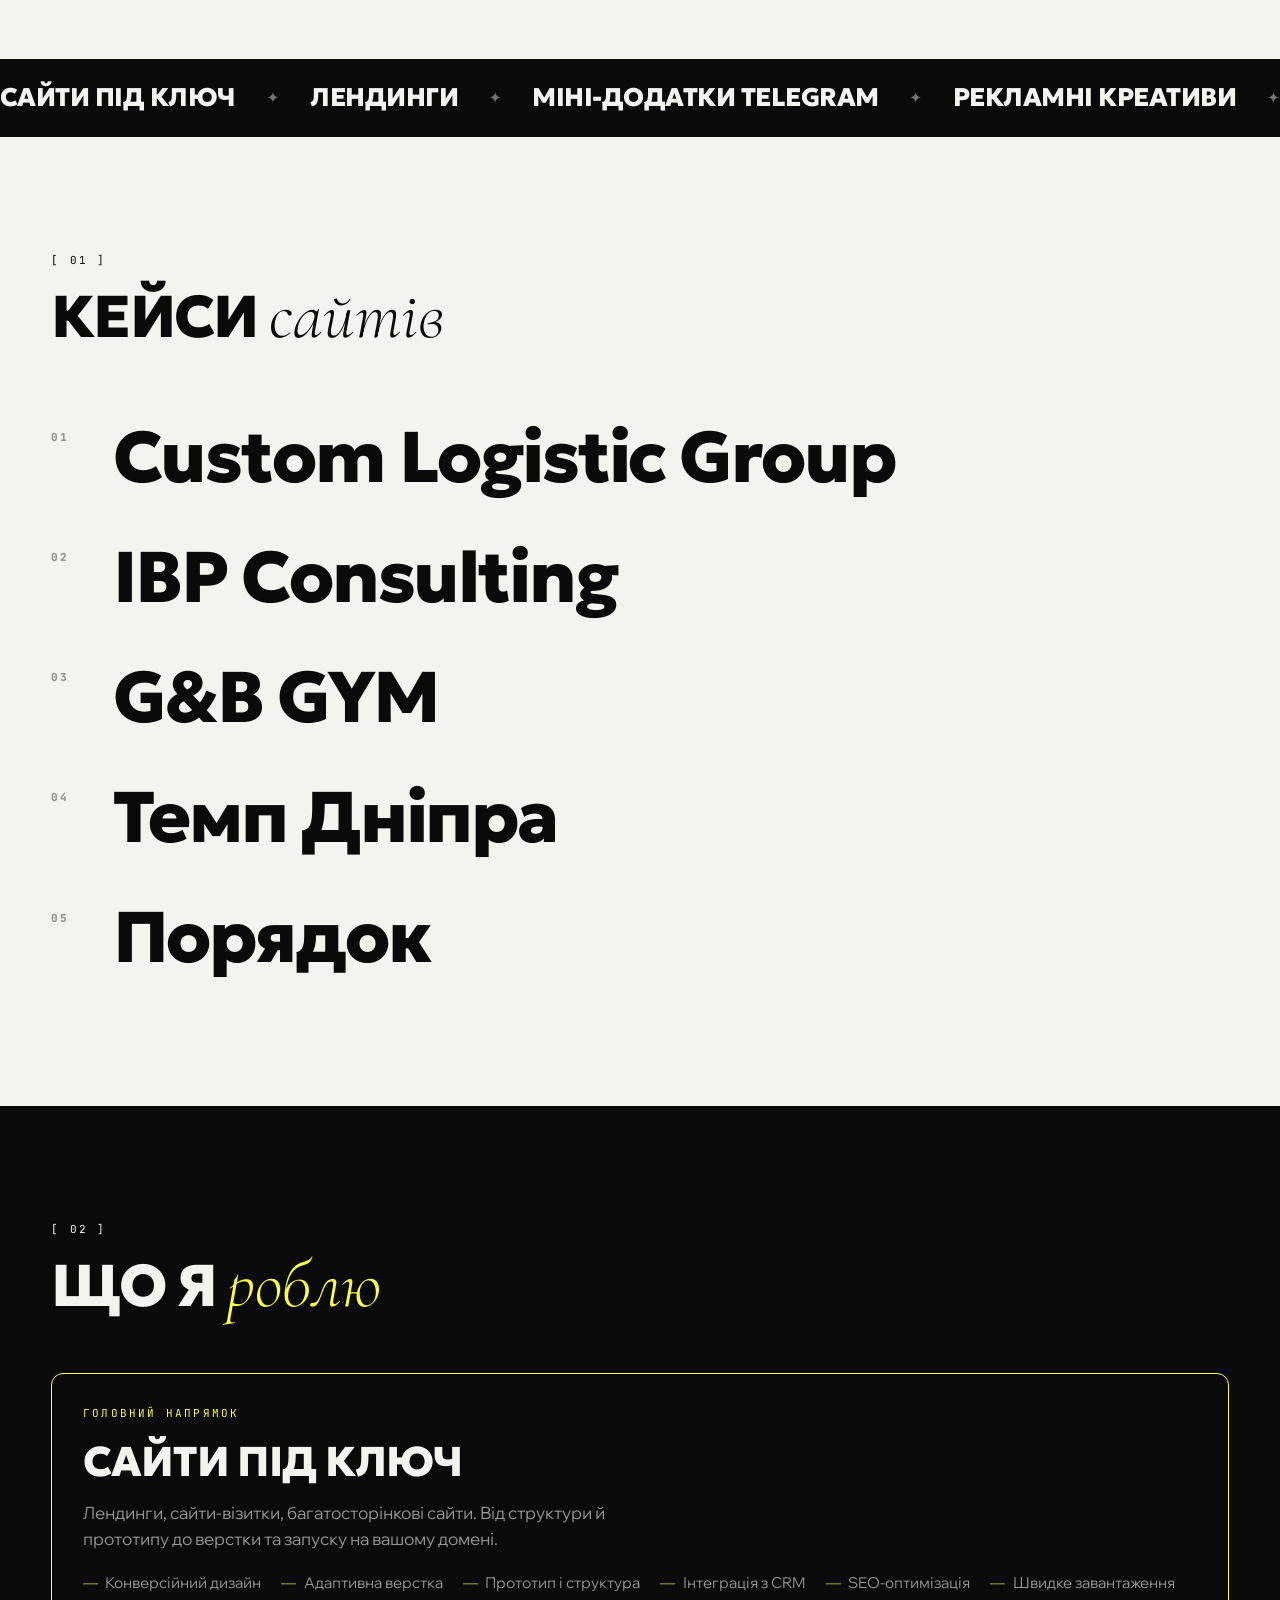
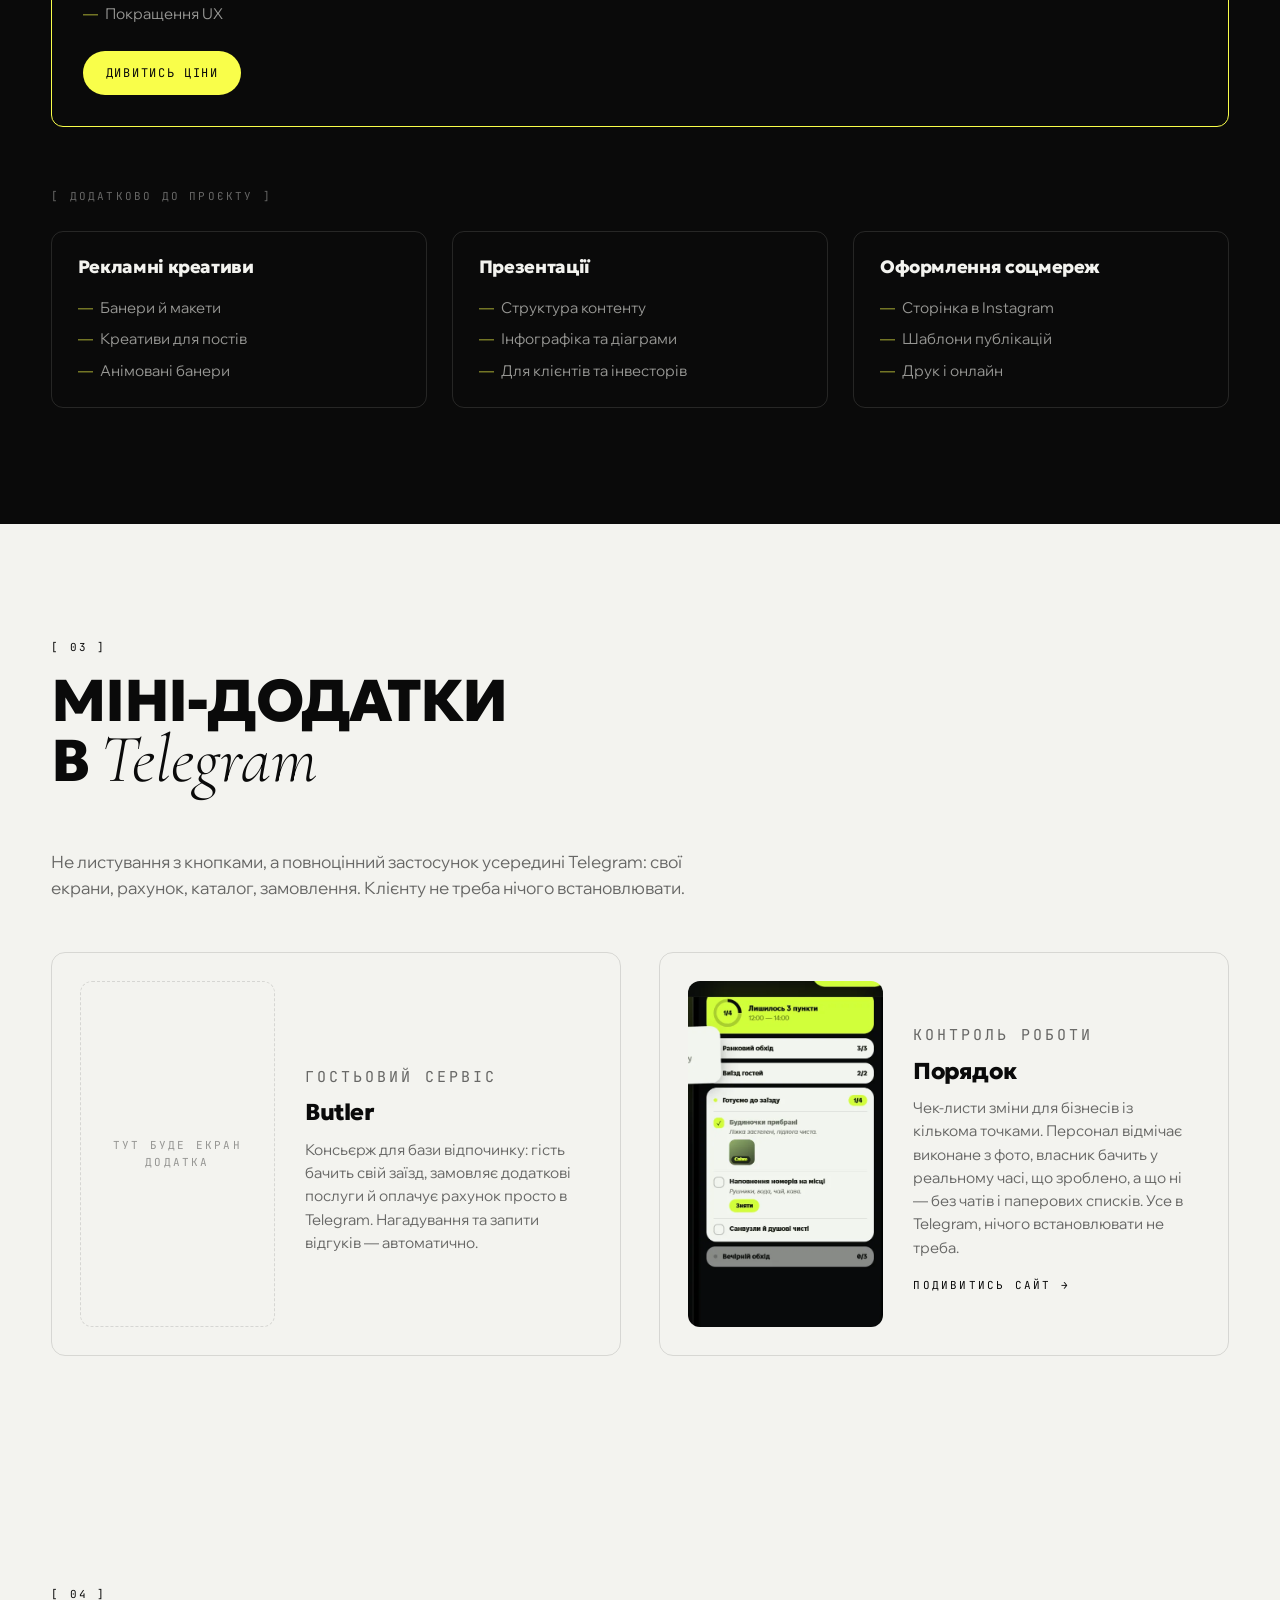
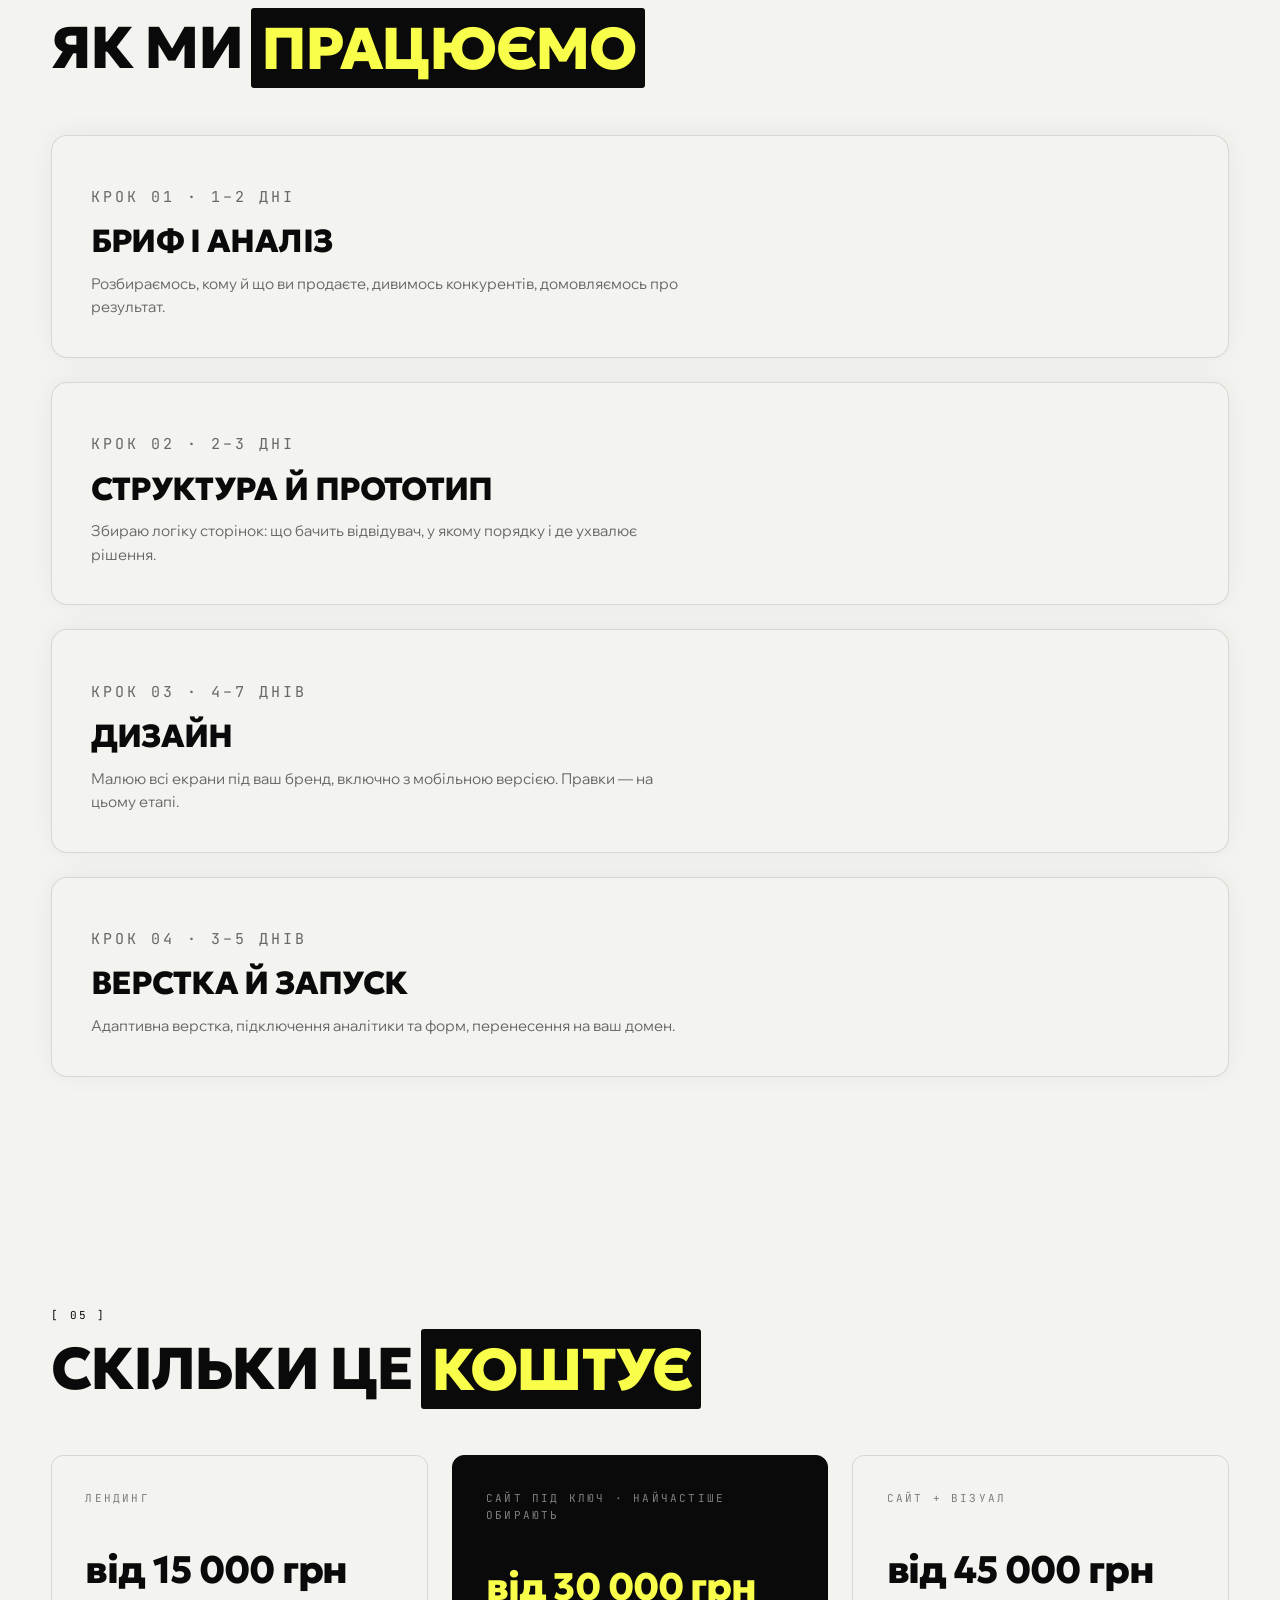
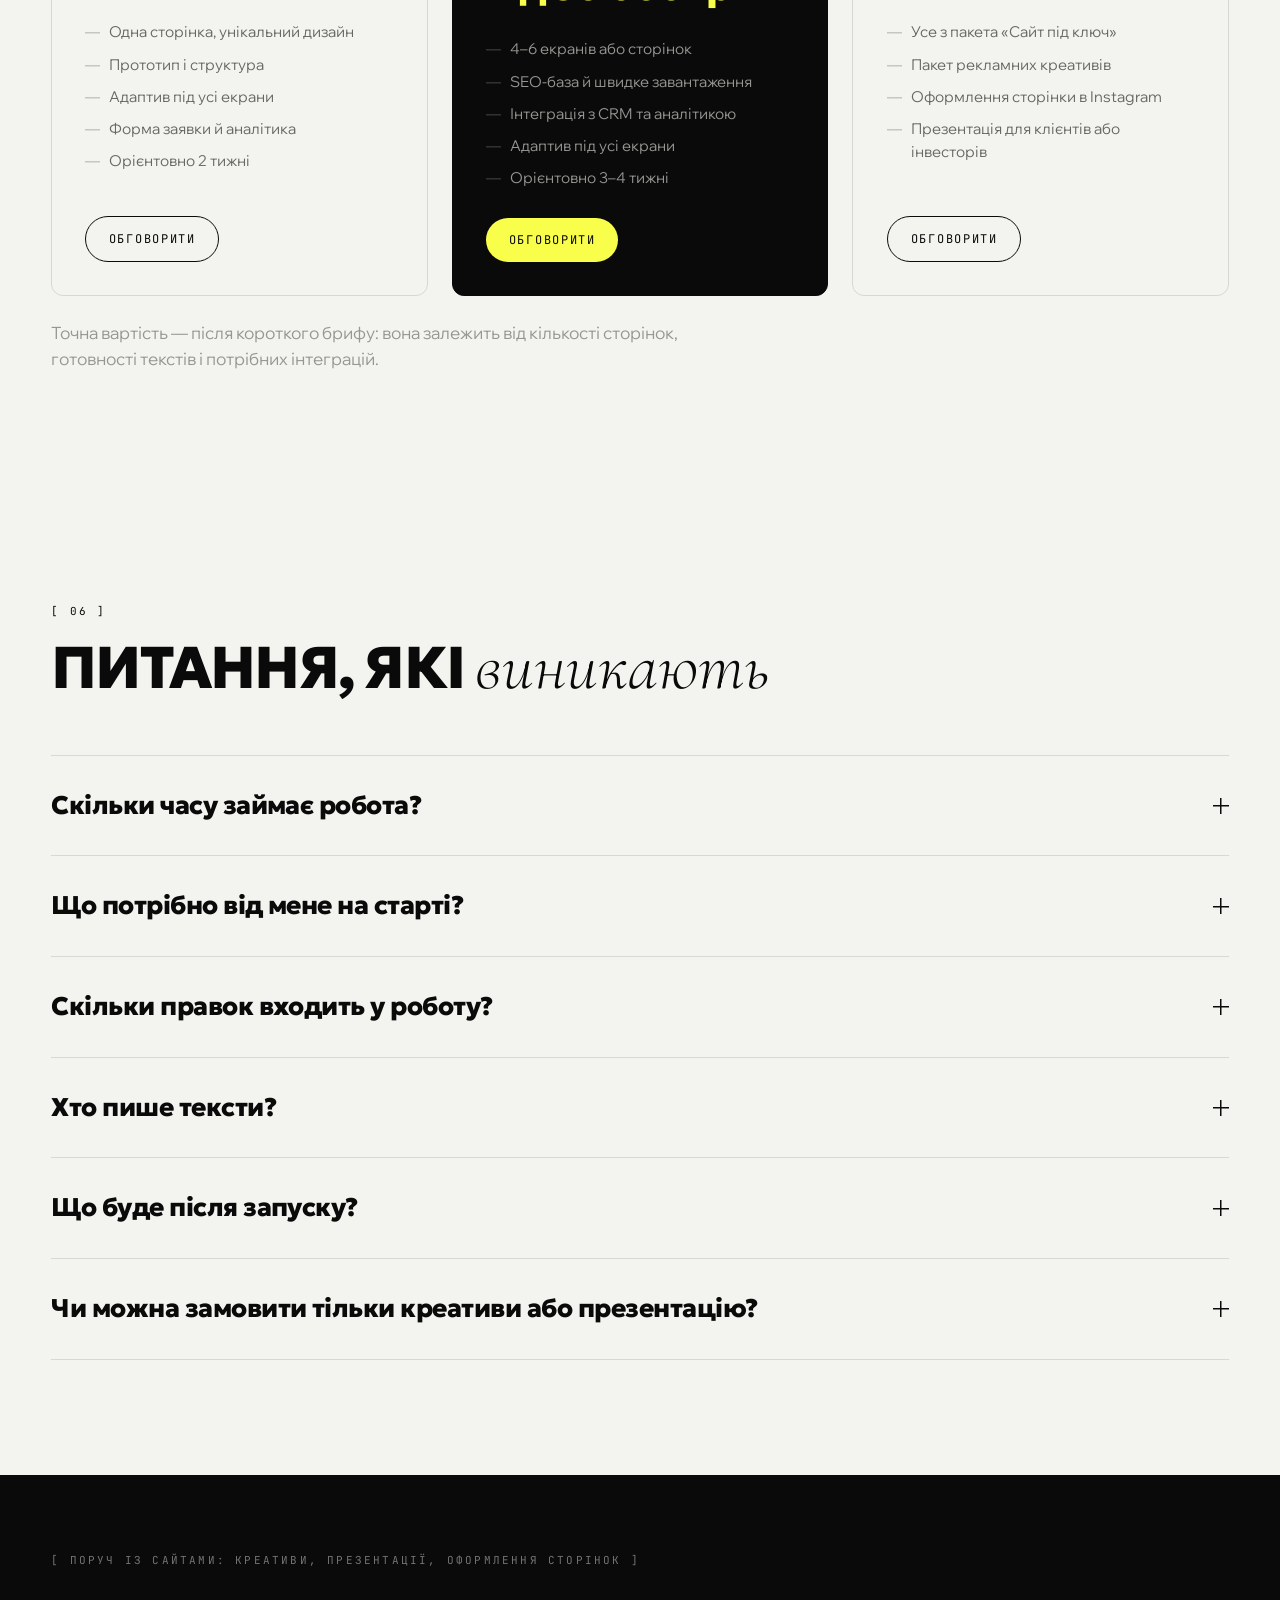
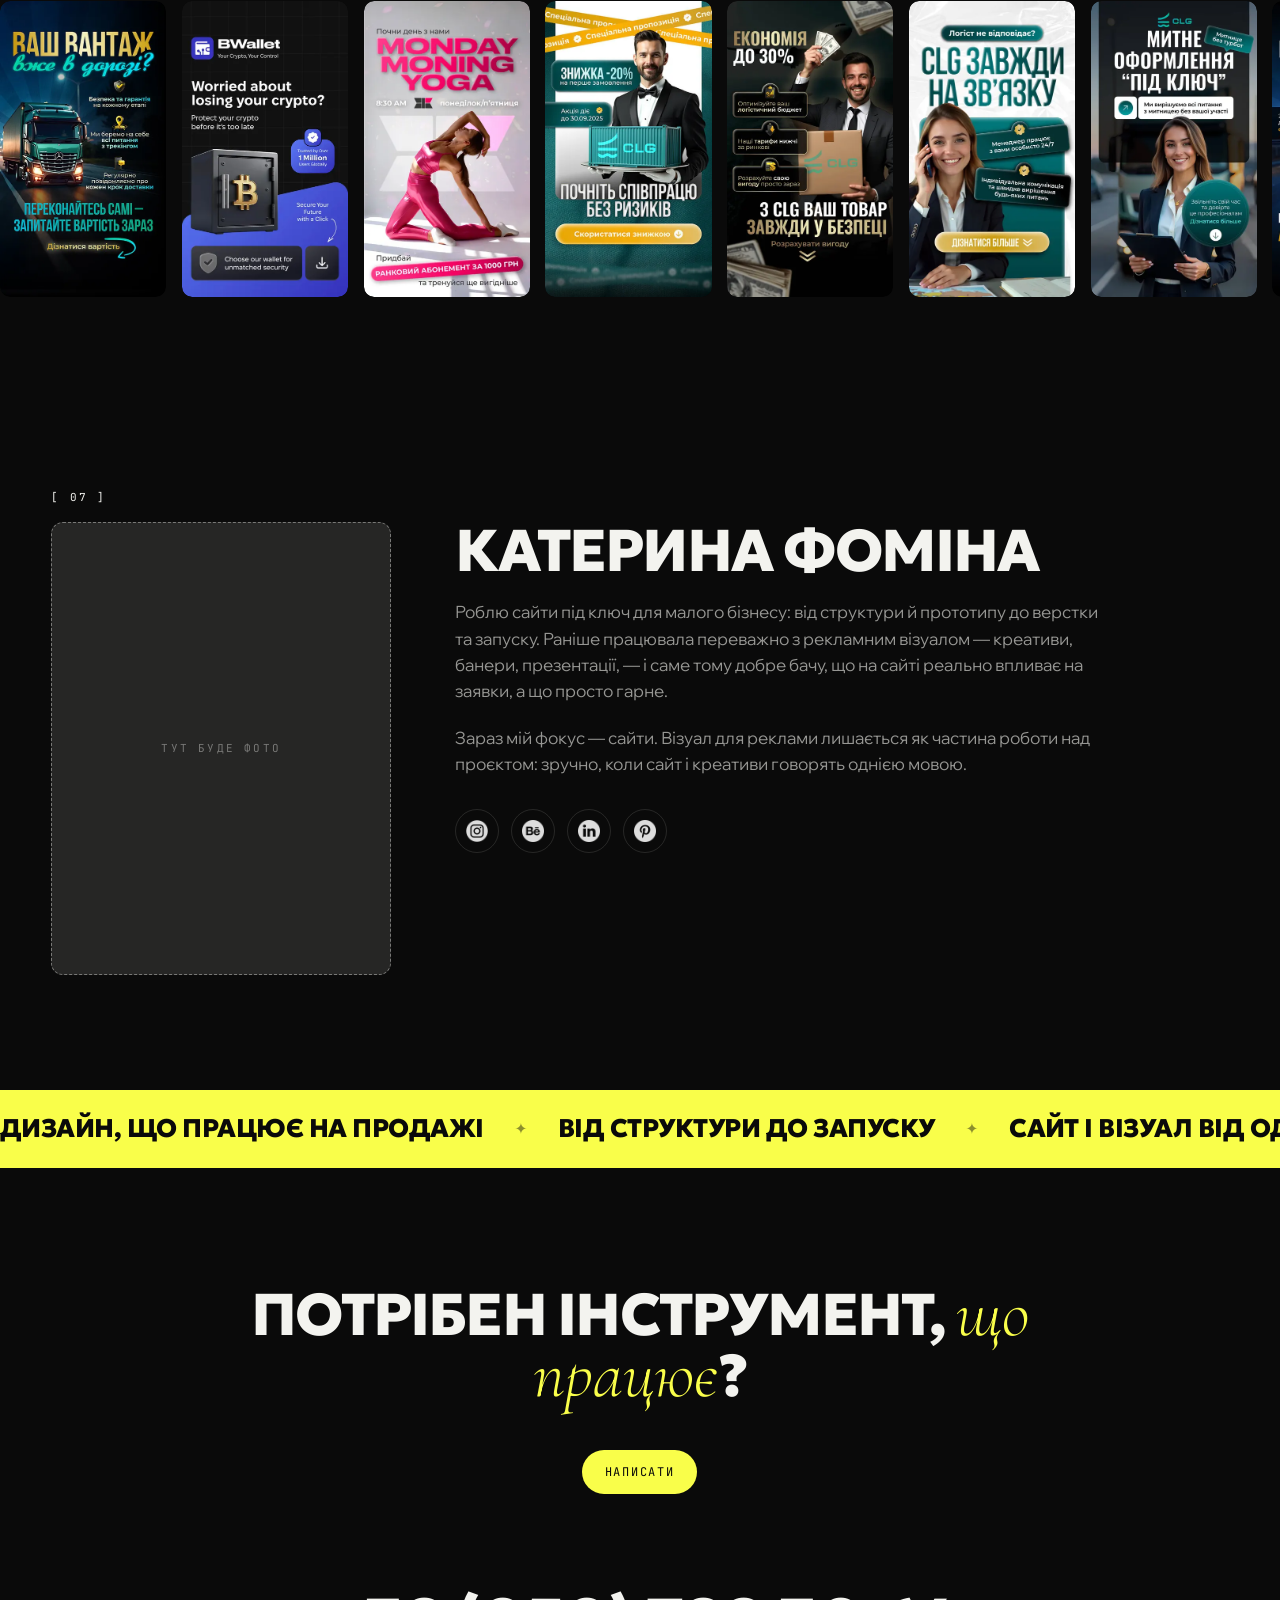
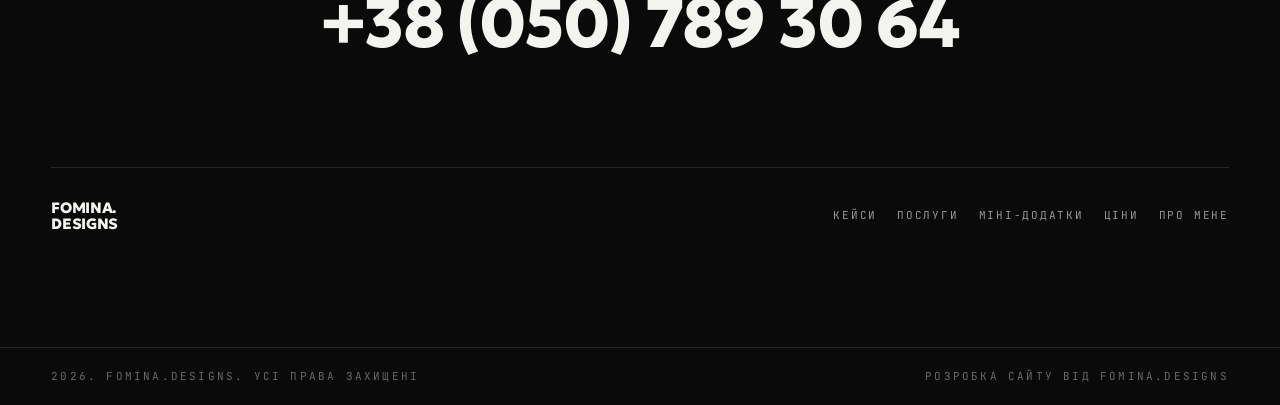
==== commit 72676eaa: "Перебудова під нове позиціонування: фокус на сайтах За брифом ЦА головним доказом стає робота в доро" ====
--- a/index.html
+++ b/index.html
@@ -15,7 +15,7 @@
 <link rel="preconnect" href="https://fonts.googleapis.com">
 <link rel="preconnect" href="https://fonts.gstatic.com" crossorigin>
 <link href="https://fonts.googleapis.com/css2?family=Geologica:wght@400;600;800&family=Cormorant:ital,wght@1,300;1,400&family=Wix+Madefor+Display:wght@400;500;700&family=JetBrains+Mono:wght@400&display=swap" rel="stylesheet">
-<link href="css/style.css?v=23" rel="stylesheet">
+<link href="css/style.css?v=24" rel="stylesheet">
 </head>
 <body>
 
@@ -68,18 +68,13 @@
           <span class="menu__label">Ціни</span>
           <svg class="menu__arrow" width="22" height="14" viewBox="0 0 22 14" fill="none" aria-hidden="true"><path d="M0 7h20M15 1l6 6-6 6" stroke="currentColor" stroke-width="1.4"/></svg>
         </a>
-        <a href="#gallery">
+        <a href="#faq">
           <span class="menu__num">/ 06</span>
-          <span class="menu__label">Креативи</span>
-          <svg class="menu__arrow" width="22" height="14" viewBox="0 0 22 14" fill="none" aria-hidden="true"><path d="M0 7h20M15 1l6 6-6 6" stroke="currentColor" stroke-width="1.4"/></svg>
-        </a>
-        <a href="#faq">
+          <span class="menu__label">Питання</span>
+          <svg class="menu__arrow" width="22" height="14" viewBox="0 0 22 14" fill="none" aria-hidden="true"><path d="M0 7h20M15 1l6 6-6 6" stroke="currentColor" stroke-width="1.4"/></svg>
+        </a>
+        <a href="#about">
           <span class="menu__num">/ 07</span>
-          <span class="menu__label">Питання</span>
-          <svg class="menu__arrow" width="22" height="14" viewBox="0 0 22 14" fill="none" aria-hidden="true"><path d="M0 7h20M15 1l6 6-6 6" stroke="currentColor" stroke-width="1.4"/></svg>
-        </a>
-        <a href="#about">
-          <span class="menu__num">/ 08</span>
           <span class="menu__label">Про мене</span>
           <svg class="menu__arrow" width="22" height="14" viewBox="0 0 22 14" fill="none" aria-hidden="true"><path d="M0 7h20M15 1l6 6-6 6" stroke="currentColor" stroke-width="1.4"/></svg>
         </a>
@@ -108,14 +103,11 @@
 <!-- ============================ ПЕРШИЙ ЕКРАН ============================ -->
 <section id="hero" class="section dark hero">
     <div class="trail" id="trail" aria-hidden="true">
-      <img class="trail__img" src="images/trail/01.webp" alt="" aria-hidden="true">
-      <img class="trail__img" src="images/trail/02.webp" alt="" aria-hidden="true">
-      <img class="trail__img" src="images/trail/03.webp" alt="" aria-hidden="true">
-      <img class="trail__img" src="images/trail/04.webp" alt="" aria-hidden="true">
-      <img class="trail__img" src="images/trail/05.webp" alt="" aria-hidden="true">
-      <img class="trail__img" src="images/trail/06.webp" alt="" aria-hidden="true">
-      <img class="trail__img" src="images/trail/07.webp" alt="" aria-hidden="true">
-      <img class="trail__img" src="images/trail/08.webp" alt="" aria-hidden="true">
+      <img class="trail__img" src="images/trail/clg.webp" alt="" aria-hidden="true">
+      <img class="trail__img" src="images/trail/ibp.webp" alt="" aria-hidden="true">
+      <img class="trail__img" src="images/trail/gbgym.webp" alt="" aria-hidden="true">
+      <img class="trail__img" src="images/trail/tempdnipra.webp" alt="" aria-hidden="true">
+      <img class="trail__img" src="images/trail/poryadok.webp" alt="" aria-hidden="true">
     </div>
   <div class="wrap">
     <p class="mono hero__label">[ Digital-дизайн для бізнесу ]</p>
@@ -263,19 +255,6 @@
 </section>
 
 
-<!-- Біжуча стрічка з рекламними креативами -->
-<section class="belt" aria-label="Рекламні креативи">
-  <div class="belt__head">
-    <p class="mono">[ Рекламні креативи для Instagram ]</p>
-  </div>
-  <div class="marquee marquee--images" aria-hidden="true">
-    <div class="marquee__track marquee__track--slow">
-      <span class="marquee__group"><img src="images/creatives/01.webp" alt="Рекламний креатив для Instagram" loading="lazy"><img src="images/creatives/02.webp" alt="Рекламний креатив для Instagram" loading="lazy"><img src="images/creatives/03.webp" alt="Рекламний креатив для Instagram" loading="lazy"><img src="images/creatives/04.webp" alt="Рекламний креатив для Instagram" loading="lazy"><img src="images/creatives/05.webp" alt="Рекламний креатив для Instagram" loading="lazy"><img src="images/creatives/06.webp" alt="Рекламний креатив для Instagram" loading="lazy"><img src="images/creatives/07.webp" alt="Рекламний креатив для Instagram" loading="lazy"><img src="images/creatives/08.webp" alt="Рекламний креатив для Instagram" loading="lazy"><img src="images/creatives/09.webp" alt="Рекламний креатив для Instagram" loading="lazy"><img src="images/creatives/10.webp" alt="Рекламний креатив для Instagram" loading="lazy"><img src="images/creatives/11.webp" alt="Рекламний креатив для Instagram" loading="lazy"><img src="images/creatives/12.webp" alt="Рекламний креатив для Instagram" loading="lazy"></span>
-      <span class="marquee__group"><img src="images/creatives/01.webp" alt="Рекламний креатив для Instagram" loading="lazy"><img src="images/creatives/02.webp" alt="Рекламний креатив для Instagram" loading="lazy"><img src="images/creatives/03.webp" alt="Рекламний креатив для Instagram" loading="lazy"><img src="images/creatives/04.webp" alt="Рекламний креатив для Instagram" loading="lazy"><img src="images/creatives/05.webp" alt="Рекламний креатив для Instagram" loading="lazy"><img src="images/creatives/06.webp" alt="Рекламний креатив для Instagram" loading="lazy"><img src="images/creatives/07.webp" alt="Рекламний креатив для Instagram" loading="lazy"><img src="images/creatives/08.webp" alt="Рекламний креатив для Instagram" loading="lazy"><img src="images/creatives/09.webp" alt="Рекламний креатив для Instagram" loading="lazy"><img src="images/creatives/10.webp" alt="Рекламний креатив для Instagram" loading="lazy"><img src="images/creatives/11.webp" alt="Рекламний креатив для Instagram" loading="lazy"><img src="images/creatives/12.webp" alt="Рекламний креатив для Instagram" loading="lazy"></span>
-    </div>
-  </div>
-</section>
-
 <!-- =========================== МІНІ-ДОДАТКИ ============================== -->
 <!-- ТЕКСТИ Й ЗОБРАЖЕННЯ — ЗАГЛУШКИ. Зображення класти як
      images/apps/butler.png і images/apps/kassa.png, потім прибрати клас app__shot--empty -->
@@ -392,111 +371,6 @@
   </div>
 </section>
 
-<!-- ============================== РОБОТИ ================================= -->
-<!-- Заголовок їде разом із роботами — він перша комірка доріжки.
-     Висоту секції рахує JS: екран + пауза + шлях доріжки + така сама пауза. -->
-<section id="gallery" class="works light">
-  <div class="works__wrap" id="worksWrap">
-    <div class="works__stage">
-      <div class="works__viewport" id="worksViewport">
-        <div class="works__track" id="worksTrack" role="region" aria-label="Галерея робіт">
-
-          <div class="works__intro">
-            <p class="mono section-label">[ 06 ]</p>
-            <h2 class="section-title">Креативи,<br><span class="soft">презентації</span></h2>
-            <p>Рекламні макети, оформлення сторінок, презентації для клієнтів та інвесторів — те, що зазвичай замовляють разом із сайтом.</p>
-            <div class="works__hint mono">
-              <span class="works__hint--pinned">
-                <svg width="8" height="22" viewBox="0 0 8 22" fill="none" aria-hidden="true"><path d="M4 0v20M1 17l3 3 3-3" stroke="currentColor" stroke-width="1.2"/></svg>
-                Прокручуйте вниз
-              </span>
-              <span class="works__hint--free">
-                <svg width="22" height="8" viewBox="0 0 22 8" fill="none" aria-hidden="true"><path d="M0 4h20M17 1l3 3-3 3" stroke="currentColor" stroke-width="1.2"/></svg>
-                Гортайте вбік
-              </span>
-            </div>
-            <div class="works__progress" aria-hidden="true"><span id="worksBar"></span></div>
-          </div>
-
-          <figure class="work">
-            <button type="button" class="work__frame" data-full="images/CLG-presentation.png" data-caption="Презентація для логістичної компанії" aria-label="Відкрити на весь екран: Презентація для логістичної компанії">
-              <img src="images/Logistic-mini.png" alt="Презентація для логістичної компанії" loading="lazy">
-            </button>
-            <figcaption>Презентація для логістичної компанії</figcaption>
-          </figure>
-          <figure class="work">
-            <button type="button" class="work__frame" data-full="images/Instagram.png" data-caption="Оформлення сторінки в Instagram" aria-label="Відкрити на весь екран: Оформлення сторінки в Instagram">
-              <img src="images/Instagram.png" alt="Оформлення сторінки в Instagram" loading="lazy">
-            </button>
-            <figcaption>Оформлення сторінки в Instagram</figcaption>
-          </figure>
-          <figure class="work">
-            <button type="button" class="work__frame" data-full="images/Export.png" data-caption="Презентація для залучення інвесторів" aria-label="Відкрити на весь екран: Презентація для залучення інвесторів">
-              <img src="images/Export-mini.png" alt="Презентація для залучення інвесторів" loading="lazy">
-            </button>
-            <figcaption>Презентація для залучення інвесторів</figcaption>
-          </figure>
-          <figure class="work">
-            <button type="button" class="work__frame" data-full="images/Inst-logistic.png" data-caption="Рекламні креативи для Instagram" aria-label="Відкрити на весь екран: Рекламні креативи для Instagram">
-              <img src="images/Inst-logistic.png" alt="Рекламні креативи для Instagram" loading="lazy">
-            </button>
-            <figcaption>Рекламні креативи для Instagram</figcaption>
-          </figure>
-          <figure class="work">
-            <button type="button" class="work__frame" data-full="images/Smartass-presentation.png" data-caption="Презентація для фітнес-тренера" aria-label="Відкрити на весь екран: Презентація для фітнес-тренера">
-              <img src="images/Tranier-mini.png" alt="Презентація для фітнес-тренера" loading="lazy">
-            </button>
-            <figcaption>Презентація для фітнес-тренера</figcaption>
-          </figure>
-          <figure class="work">
-            <button type="button" class="work__frame" data-full="images/Event-mini.png" data-caption="Афіша навчального івенту" aria-label="Відкрити на весь екран: Афіша навчального івенту">
-              <img src="images/Event-mini.png" alt="Афіша навчального івенту" loading="lazy">
-            </button>
-            <figcaption>Афіша навчального івенту</figcaption>
-          </figure>
-          <figure class="work">
-            <button type="button" class="work__frame" data-full="images/Travel-mini.png" data-caption="Банери для тревел-агенції" aria-label="Відкрити на весь екран: Банери для тревел-агенції">
-              <img src="images/Travel-mini.png" alt="Банери для тревел-агенції" loading="lazy">
-            </button>
-            <figcaption>Банери для тревел-агенції</figcaption>
-          </figure>
-          <figure class="work">
-            <button type="button" class="work__frame" data-full="images/SMEG-pesentation.png" data-caption="Презентація товару" aria-label="Відкрити на весь екран: Презентація товару">
-              <img src="images/SMEG-mini.png" alt="Презентація товару" loading="lazy">
-            </button>
-            <figcaption>Презентація товару</figcaption>
-          </figure>
-          <figure class="work">
-            <button type="button" class="work__frame" data-full="images/Portfolio-presentation.png" data-caption="Презентація дизайнера" aria-label="Відкрити на весь екран: Презентація дизайнера">
-              <img src="images/My-mini.png" alt="Презентація дизайнера" loading="lazy">
-            </button>
-            <figcaption>Презентація дизайнера</figcaption>
-          </figure>
-          <figure class="work">
-            <button type="button" class="work__frame" data-full="images/kreativni-ideji-dlja-instagram-reklamy.jpg" data-caption="Креативи для Instagram-реклами" aria-label="Відкрити на весь екран: Креативи для Instagram-реклами">
-              <img src="images/kreativni-ideji-dlja-instagram-reklamy.jpg" alt="Креативи для Instagram-реклами" loading="lazy">
-            </button>
-            <figcaption>Креативи для Instagram-реклами</figcaption>
-          </figure>
-          <figure class="work">
-            <button type="button" class="work__frame" data-full="images/promociyni-banery-instagram-2025.jpg" data-caption="Промоційні банери" aria-label="Відкрити на весь екран: Промоційні банери">
-              <img src="images/promociyni-banery-instagram-2025.jpg" alt="Промоційні банери" loading="lazy">
-            </button>
-            <figcaption>Промоційні банери</figcaption>
-          </figure>
-          <figure class="work">
-            <button type="button" class="work__frame" data-full="images/banery-dlja-instagram-reklamy-dlja-biznesa-1.jpg" data-caption="Банери для бізнесу" aria-label="Відкрити на весь екран: Банери для бізнесу">
-              <img src="images/banery-dlja-instagram-reklamy-dlja-biznesa-1.jpg" alt="Банери для бізнесу" loading="lazy">
-            </button>
-            <figcaption>Банери для бізнесу</figcaption>
-          </figure>
-          <div class="works__tail" aria-hidden="true"></div>
-        </div>
-      </div>
-    </div>
-  </div>
-</section>
-
 <!-- ========================= ПИТАННЯ-ВІДПОВІДІ ============================ -->
 <!-- ВІДПОВІДІ ПРО ПРАВКИ Й ОПЛАТУ — ЗАГЛУШКИ. Підтвердити або переписати. -->
 <section id="faq" class="section light">
@@ -537,6 +411,20 @@
     </div>
   </div>
 </section>
+
+<!-- Біжуча стрічка з рекламними креативами -->
+<section class="belt" aria-label="Рекламні креативи">
+  <div class="belt__head">
+    <p class="mono">[ Поруч із сайтами: креативи, презентації, оформлення сторінок ]</p>
+  </div>
+  <div class="marquee marquee--images">
+    <div class="marquee__track marquee__track--slow">
+      <span class="marquee__group"><button type="button" class="belt__item" data-full="images/grafika-dlja-reklamy-instagram-zaluchaj-klijentiv.jpg" data-caption="Рекламний креатив для Instagram" aria-label="Відкрити креатив на весь екран"><img src="images/creatives/01.webp" alt="Рекламний креатив для Instagram" loading="lazy"></button><button type="button" class="belt__item" data-full="images/grafichni-materiāli-dlja-instagram-reklamy.jpg" data-caption="Рекламний креатив для Instagram" aria-label="Відкрити креатив на весь екран"><img src="images/creatives/02.webp" alt="Рекламний креатив для Instagram" loading="lazy"></button><button type="button" class="belt__item" data-full="images/kreativni-kontseptsiї-dlja-instagram-reklamy.jpg" data-caption="Рекламний креатив для Instagram" aria-label="Відкрити креатив на весь екран"><img src="images/creatives/03.webp" alt="Рекламний креатив для Instagram" loading="lazy"></button><button type="button" class="belt__item" data-full="images/reklamnye-kreativi-dlja-instagram-dlya-prodavciv-1.jpg" data-caption="Рекламний креатив для Instagram" aria-label="Відкрити креатив на весь екран"><img src="images/creatives/04.webp" alt="Рекламний креатив для Instagram" loading="lazy"></button><button type="button" class="belt__item" data-full="images/kreativnyj-dizajn-dlja-instagram-reklamy.jpg" data-caption="Рекламний креатив для Instagram" aria-label="Відкрити креатив на весь екран"><img src="images/creatives/05.webp" alt="Рекламний креатив для Instagram" loading="lazy"></button><button type="button" class="belt__item" data-full="images/promociyni-banery-instagram-2025.jpg" data-caption="Рекламний креатив для Instagram" aria-label="Відкрити креатив на весь екран"><img src="images/creatives/06.webp" alt="Рекламний креатив для Instagram" loading="lazy"></button><button type="button" class="belt__item" data-full="images/kreativni-ideji-dlja-instagram-reklamy.jpg" data-caption="Рекламний креатив для Instagram" aria-label="Відкрити креатив на весь екран"><img src="images/creatives/07.webp" alt="Рекламний креатив для Instagram" loading="lazy"></button><button type="button" class="belt__item" data-full="images/banery-dlja-instagram-reklamy-dlja-biznesa-1.jpg" data-caption="Рекламний креатив для Instagram" aria-label="Відкрити креатив на весь екран"><img src="images/creatives/08.webp" alt="Рекламний креатив для Instagram" loading="lazy"></button><button type="button" class="belt__item" data-full="images/vizualy-dlja-instagram-reklamy-dlja-biznesu-1.jpg" data-caption="Рекламний креатив для Instagram" aria-label="Відкрити креатив на весь екран"><img src="images/creatives/09.webp" alt="Рекламний креатив для Instagram" loading="lazy"></button><button type="button" class="belt__item" data-full="images/promociyni-banery-instagram-marketing.jpg" data-caption="Рекламний креатив для Instagram" aria-label="Відкрити креатив на весь екран"><img src="images/creatives/10.webp" alt="Рекламний креатив для Instagram" loading="lazy"></button><button type="button" class="belt__item" data-full="images/reklamnye-kreativi-dlja-instagram-dlya-prodajiv.jpg" data-caption="Рекламний креатив для Instagram" aria-label="Відкрити креатив на весь екран"><img src="images/creatives/11.webp" alt="Рекламний креатив для Instagram" loading="lazy"></button><button type="button" class="belt__item" data-full="images/grafika-dlja-reklamy-instagram-zaluchaj-klijentiv-logistic.jpg" data-caption="Рекламний креатив для Instagram" aria-label="Відкрити креатив на весь екран"><img src="images/creatives/12.webp" alt="Рекламний креатив для Instagram" loading="lazy"></button></span>
+      <span class="marquee__group"><button type="button" class="belt__item" data-full="images/grafika-dlja-reklamy-instagram-zaluchaj-klijentiv.jpg" data-caption="Рекламний креатив для Instagram" aria-label="Відкрити креатив на весь екран"><img src="images/creatives/01.webp" alt="Рекламний креатив для Instagram" loading="lazy"></button><button type="button" class="belt__item" data-full="images/grafichni-materiāli-dlja-instagram-reklamy.jpg" data-caption="Рекламний креатив для Instagram" aria-label="Відкрити креатив на весь екран"><img src="images/creatives/02.webp" alt="Рекламний креатив для Instagram" loading="lazy"></button><button type="button" class="belt__item" data-full="images/kreativni-kontseptsiї-dlja-instagram-reklamy.jpg" data-caption="Рекламний креатив для Instagram" aria-label="Відкрити креатив на весь екран"><img src="images/creatives/03.webp" alt="Рекламний креатив для Instagram" loading="lazy"></button><button type="button" class="belt__item" data-full="images/reklamnye-kreativi-dlja-instagram-dlya-prodavciv-1.jpg" data-caption="Рекламний креатив для Instagram" aria-label="Відкрити креатив на весь екран"><img src="images/creatives/04.webp" alt="Рекламний креатив для Instagram" loading="lazy"></button><button type="button" class="belt__item" data-full="images/kreativnyj-dizajn-dlja-instagram-reklamy.jpg" data-caption="Рекламний креатив для Instagram" aria-label="Відкрити креатив на весь екран"><img src="images/creatives/05.webp" alt="Рекламний креатив для Instagram" loading="lazy"></button><button type="button" class="belt__item" data-full="images/promociyni-banery-instagram-2025.jpg" data-caption="Рекламний креатив для Instagram" aria-label="Відкрити креатив на весь екран"><img src="images/creatives/06.webp" alt="Рекламний креатив для Instagram" loading="lazy"></button><button type="button" class="belt__item" data-full="images/kreativni-ideji-dlja-instagram-reklamy.jpg" data-caption="Рекламний креатив для Instagram" aria-label="Відкрити креатив на весь екран"><img src="images/creatives/07.webp" alt="Рекламний креатив для Instagram" loading="lazy"></button><button type="button" class="belt__item" data-full="images/banery-dlja-instagram-reklamy-dlja-biznesa-1.jpg" data-caption="Рекламний креатив для Instagram" aria-label="Відкрити креатив на весь екран"><img src="images/creatives/08.webp" alt="Рекламний креатив для Instagram" loading="lazy"></button><button type="button" class="belt__item" data-full="images/vizualy-dlja-instagram-reklamy-dlja-biznesu-1.jpg" data-caption="Рекламний креатив для Instagram" aria-label="Відкрити креатив на весь екран"><img src="images/creatives/09.webp" alt="Рекламний креатив для Instagram" loading="lazy"></button><button type="button" class="belt__item" data-full="images/promociyni-banery-instagram-marketing.jpg" data-caption="Рекламний креатив для Instagram" aria-label="Відкрити креатив на весь екран"><img src="images/creatives/10.webp" alt="Рекламний креатив для Instagram" loading="lazy"></button><button type="button" class="belt__item" data-full="images/reklamnye-kreativi-dlja-instagram-dlya-prodajiv.jpg" data-caption="Рекламний креатив для Instagram" aria-label="Відкрити креатив на весь екран"><img src="images/creatives/11.webp" alt="Рекламний креатив для Instagram" loading="lazy"></button><button type="button" class="belt__item" data-full="images/grafika-dlja-reklamy-instagram-zaluchaj-klijentiv-logistic.jpg" data-caption="Рекламний креатив для Instagram" aria-label="Відкрити креатив на весь екран"><img src="images/creatives/12.webp" alt="Рекламний креатив для Instagram" loading="lazy"></button></span>
+    </div>
+  </div>
+</section>
+
 
 <!-- ============================== ПРО МЕНЕ =============================== -->
 <section id="about" class="section dark">
@@ -596,7 +484,6 @@
         <a href="#services">Послуги</a>
         <a href="#apps">Міні-додатки</a>
         <a href="#prices">Ціни</a>
-        <a href="#gallery">Галерея</a>
         <a href="#about">Про мене</a>
       </nav>
     </div>
@@ -637,6 +524,6 @@
   <span class="cursor__dot"></span>
 </div>
 
-<script src="js/app.js?v=21"></script>
+<script src="js/app.js?v=22"></script>
 </body>
 </html>
--- a/css/style.css
+++ b/css/style.css
@@ -326,6 +326,8 @@
 .belt{background:var(--ink);color:var(--cream);padding:clamp(40px,6vw,80px) 0}
 .belt__head{padding:0 var(--pad);margin-bottom:clamp(20px,3vw,32px);opacity:.45}
 .marquee--images .marquee__group{gap:clamp(10px,1.2vw,18px);padding-right:clamp(10px,1.2vw,18px)}
+.belt__item{display:block;padding:0;border-radius:10px;overflow:hidden;flex:0 0 auto;cursor:zoom-in}
+.belt__item:focus-visible{outline:2px solid var(--accent);outline-offset:3px}
 .marquee--images img{
   width:clamp(120px,13vw,190px);aspect-ratio:9/16;object-fit:cover;
   border-radius:10px;flex:0 0 auto;
@@ -339,7 +341,7 @@
 .trail{position:absolute;inset:0;overflow:hidden;pointer-events:none;z-index:1}
 .trail__img{
   position:absolute;top:0;left:0;
-  width:clamp(110px,10vw,165px);aspect-ratio:9/16;
+  width:clamp(180px,17vw,280px);aspect-ratio:16/10;
   object-fit:cover;border-radius:10px;
   opacity:0;will-change:transform,opacity;
 }
@@ -510,125 +512,6 @@
 .plan.plan--featured li::before{opacity:.45}
 .plans-note{margin-top:24px;color:var(--ink-40);max-width:60ch}
 
-/* --- роботи: закріплена горизонтальна прокрутка ----------------------------
-
-   Базовий стан (він же запасний, якщо JS не спрацював або екран вузький) —
-   звичайна горизонтальна прокрутка пальцем чи тачпадом.
-   Клас .works--pinned додає JS: секція закріплюється, а вся доріжка —
-   разом із заголовком — їде вбік пропорційно до пройденої прокрутки.
-   Саму прокрутку не перехоплюємо, рахуємо лише пройдений шлях.
---------------------------------------------------------------------------- */
-
-/* Кут для градієнтної обводки. @property потрібен, щоб кут можна було
-   анімувати — звичайну CSS-змінну браузер анімувати не вміє. */
-@property --angle{syntax:"<angle>";initial-value:0deg;inherits:false}
-
-.works{background:var(--cream);color:var(--ink);position:relative}
-@supports (overflow:clip){.works{overflow-x:clip}}
-.works__stage{padding:clamp(64px,9vw,120px) 0}
-.works__viewport{
-  overflow-x:auto;overscroll-behavior-x:contain;
-  padding:4px var(--pad);
-  scrollbar-width:thin;scrollbar-color:var(--ink-12) transparent;
-}
-.works__viewport::-webkit-scrollbar{height:6px}
-.works__viewport::-webkit-scrollbar-thumb{background:var(--ink-12);border-radius:999px}
-/* max-content — доріжка завжди має справжню ширину вмісту: у звичайному
-   режимі це дає горизонтальну прокрутку, у закріпленому — правильне
-   вимірювання шляху. Без цього перше вимірювання бачить ширину екрана. */
-.works__track{display:flex;gap:clamp(16px,2vw,32px);align-items:center;width:max-content}
-
-/* заголовок — перша комірка доріжки, тому їде разом із роботами */
-.works__intro{flex:0 0 clamp(260px,28vw,380px);padding-right:clamp(8px,2vw,24px)}
-.works__intro p{margin-top:16px;color:var(--ink-60);font-size:15px}
-.works__hint{display:flex;align-items:center;gap:10px;margin-top:26px;color:var(--ink-40)}
-.works__hint span{display:flex;align-items:center;gap:10px}
-.works__hint svg{flex:0 0 auto}
-.works__hint--pinned{display:none}
-.works__progress{
-  margin-top:22px;height:2px;background:var(--ink-12);border-radius:2px;overflow:hidden;
-  opacity:0;transition:opacity .4s;
-}
-.works__progress span{display:block;height:100%;width:0;background:var(--ink);border-radius:2px}
-
-/* --- закріплений режим --- */
-.works--pinned .works__stage{
-  position:sticky;top:0;height:100svh;
-  display:flex;align-items:center;overflow:hidden;padding:0;
-}
-/* width і min-width обов'язкові: без них вікно перегляду — гнучкий
-   елемент без заданої ширини — розтягується під ширину вмісту, і
-   вимірювання починає давати «нема чого прокручувати». Стан тоді
-   перемикається туди-сюди по колу. */
-.works--pinned .works__viewport{
-  overflow:hidden;padding:0 var(--pad);
-  flex:0 0 100%;width:100%;min-width:0;
-}
-.works--pinned .works__track{will-change:transform}
-
-/* У закріпленому режимі картку задає ВИСОТА, а не ширина: так ряд
-   гарантовано вміщається в екран і стоїть рівно посередині,
-   на будь-якому масштабі й розмірі вікна. */
-.works--pinned .work{flex:0 0 auto}
-.works--pinned .work__frame{width:max-content}
-.works--pinned .work__frame img{
-  height:clamp(220px,48svh,480px);width:auto;
-}
-
-/* Хвіст доріжки: щоб остання робота доїжджала не впритул до краю,
-   а з відступом — і лише тоді прокрутка йшла вниз. */
-.works__tail{flex:0 0 clamp(24px,8vw,180px)}
-.works--pinned .works__hint--free{display:none}
-.works--pinned .works__hint--pinned{display:flex}
-.works--pinned .works__progress{opacity:1}
-
-/* --- картка --- */
-.work{
-  flex:0 0 clamp(190px,20vw,260px);
-  position:relative;border-radius:14px;
-  transition:transform .45s cubic-bezier(.2,.7,.3,1);
-}
-.work:hover{transform:translateY(-6px)}
-
-.work__frame{
-  display:block;width:100%;padding:0;
-  position:relative;border-radius:14px;overflow:hidden;background:var(--ink);
-  box-shadow:0 2px 8px rgba(10,10,10,.06);
-  cursor:zoom-in;
-  transition:box-shadow .45s cubic-bezier(.2,.7,.3,1);
-}
-.work:hover .work__frame{box-shadow:0 18px 40px rgba(10,10,10,.18)}
-.work__frame:focus-visible{outline:2px solid var(--ink);outline-offset:4px}
-
-/* Градієнтна обводка вмикається лише на ховері, щоб не смикати очі
-   постійним рухом у дванадцяти картках одночасно. */
-.work__frame::before{
-  content:"";position:absolute;inset:-2px;z-index:0;border-radius:16px;
-  background:conic-gradient(from var(--angle),
-    var(--accent),rgba(249,254,74,0) 25%,rgba(249,254,74,0) 75%,var(--accent));
-  opacity:0;transition:opacity .4s;
-}
-.work:hover .work__frame::before{opacity:1;animation:spin-border 3.2s linear infinite}
-@keyframes spin-border{to{--angle:360deg}}
-
-.work__frame img{
-  position:relative;z-index:1;
-  width:100%;aspect-ratio:3/4;object-fit:cover;border-radius:13px;
-  transition:transform .7s cubic-bezier(.2,.7,.3,1),filter .45s;
-  filter:saturate(.92);
-}
-.work:hover .work__frame img{transform:scale(1.05);filter:saturate(1.06)}
-
-.work figcaption{
-  margin-top:12px;font-family:var(--mono);font-size:10px;letter-spacing:.13em;
-  text-transform:uppercase;color:var(--ink-40);transition:color .3s;
-}
-.work:hover figcaption{color:var(--ink)}
-
-@supports not (background:conic-gradient(from var(--angle),red,blue)){
-  .work:hover .work__frame::before{background:var(--accent);animation:none}
-}
-
 /* --- перегляд роботи на весь екран ---------------------------------------- */
 .viewer{
   position:fixed;inset:0;z-index:100;
@@ -731,8 +614,6 @@
   .plans{grid-template-columns:minmax(0,1fr)}
   .about{grid-template-columns:minmax(0,1fr)}
   .about__photo{max-width:280px}
-  .works__intro{flex:0 0 78vw}
-  .work{flex:0 0 58vw}
   .case-preview{display:none!important}
   .case{align-items:center;gap:.5em}
   .case__num{margin-top:0}
@@ -755,8 +636,6 @@
   .app{grid-template-columns:minmax(0,1fr);text-align:left}
   .app__shot{max-width:180px}
   .steps{grid-template-columns:minmax(0,1fr)}
-  .works__intro{flex:0 0 86vw}
-  .work{flex:0 0 70vw}
 }
 
 /* --- повага до налаштувань руху ------------------------------------------- */
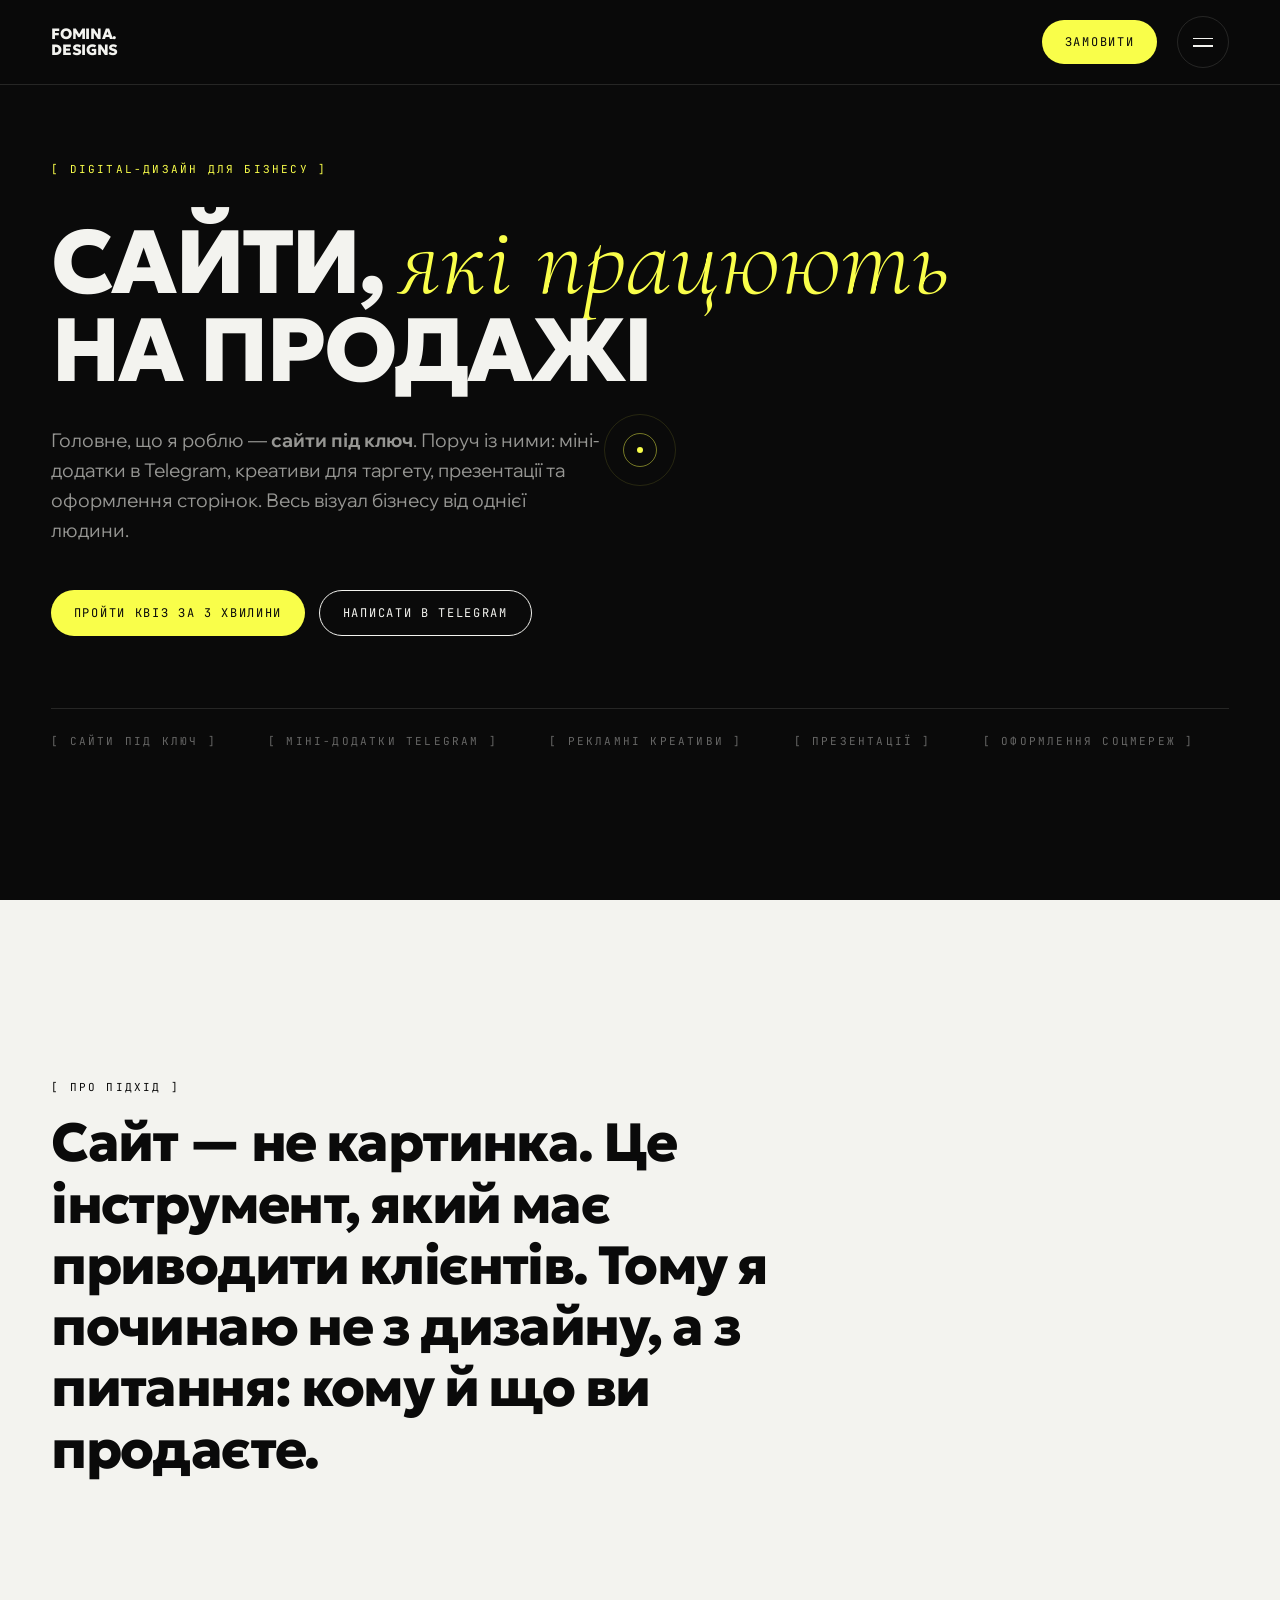
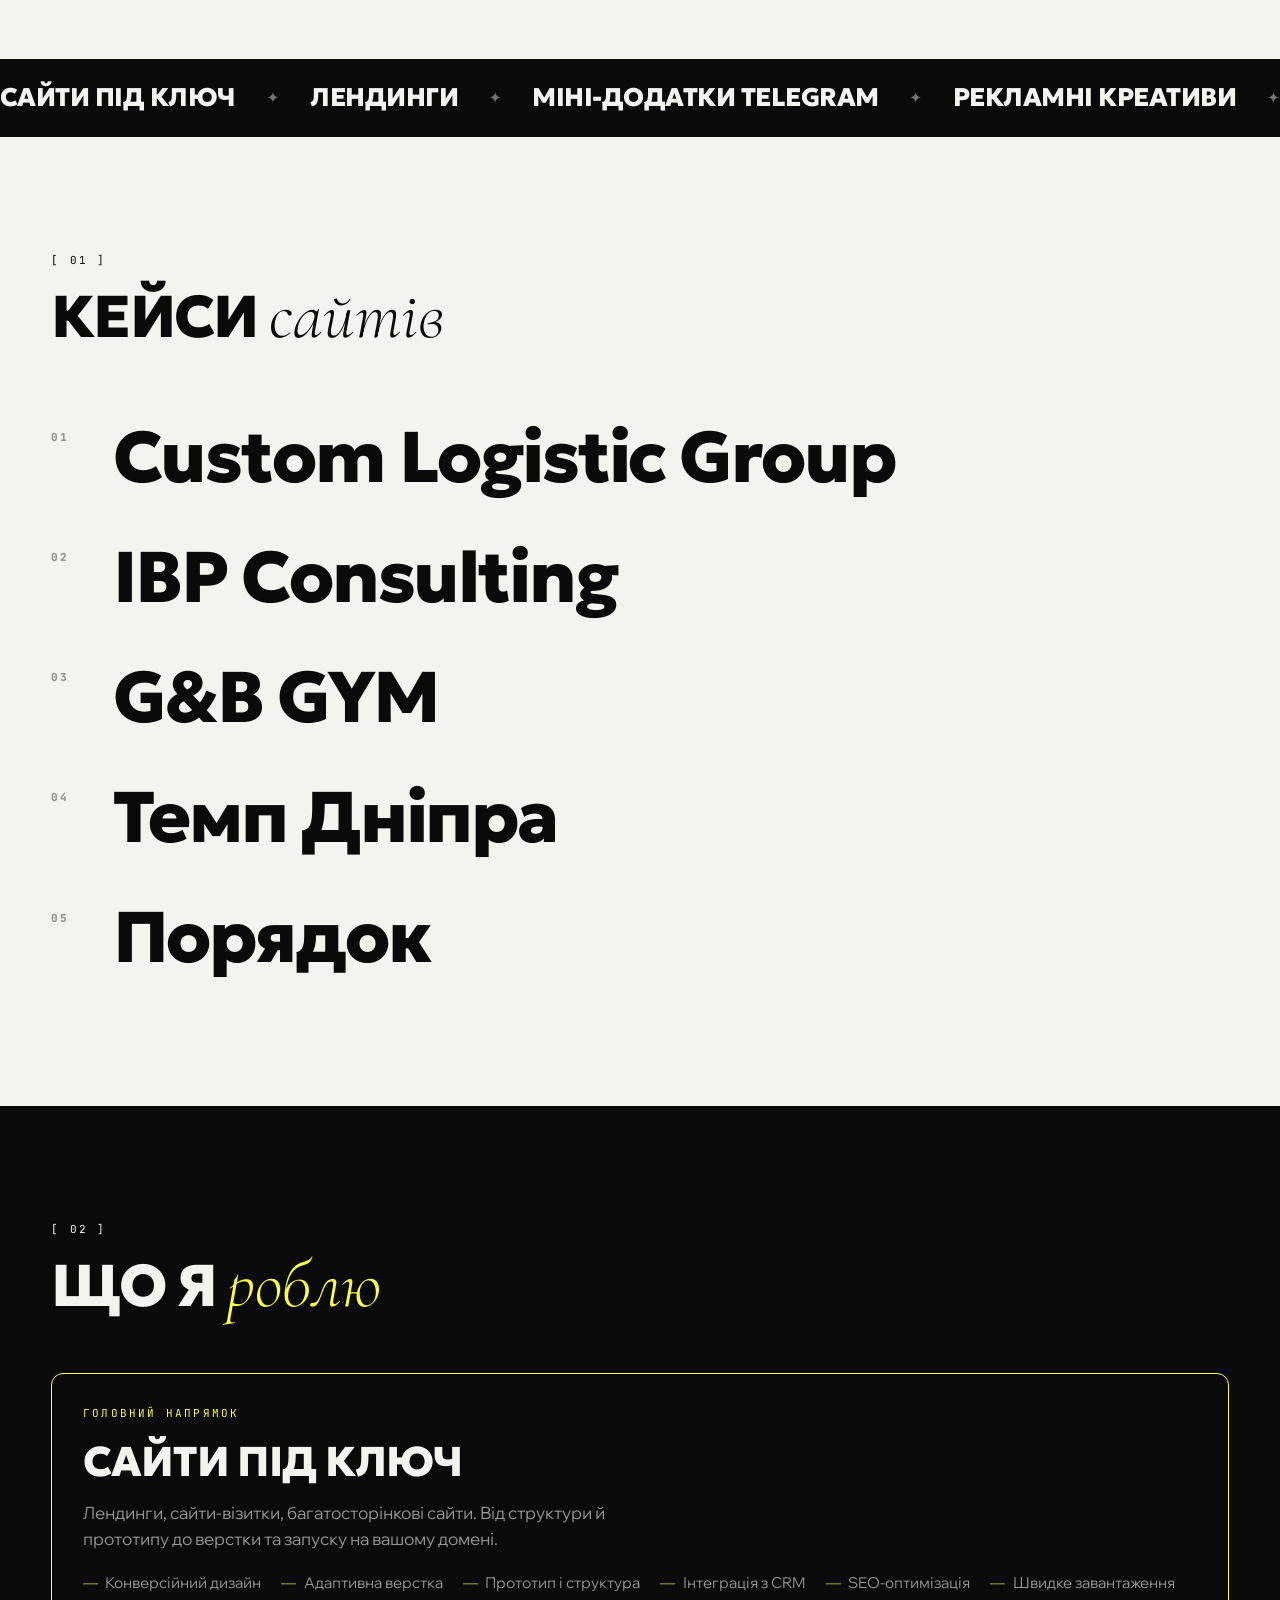
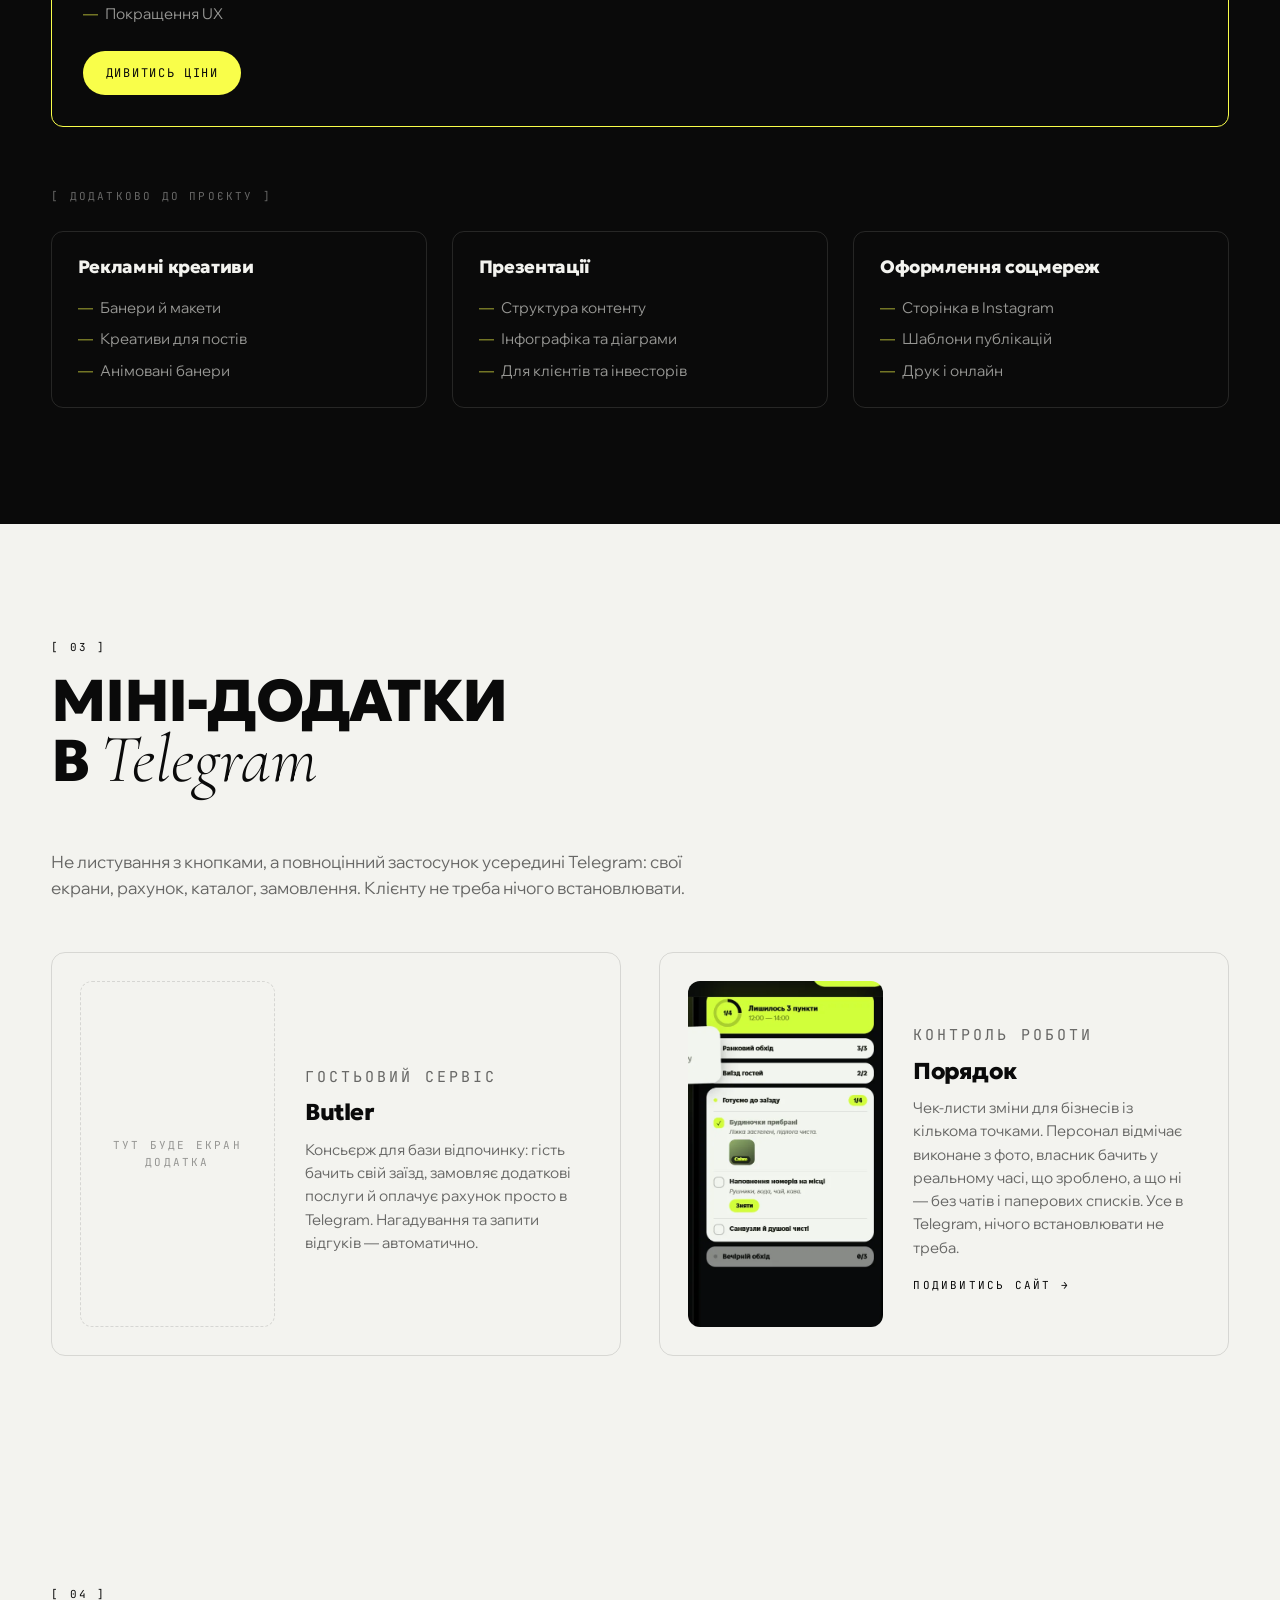
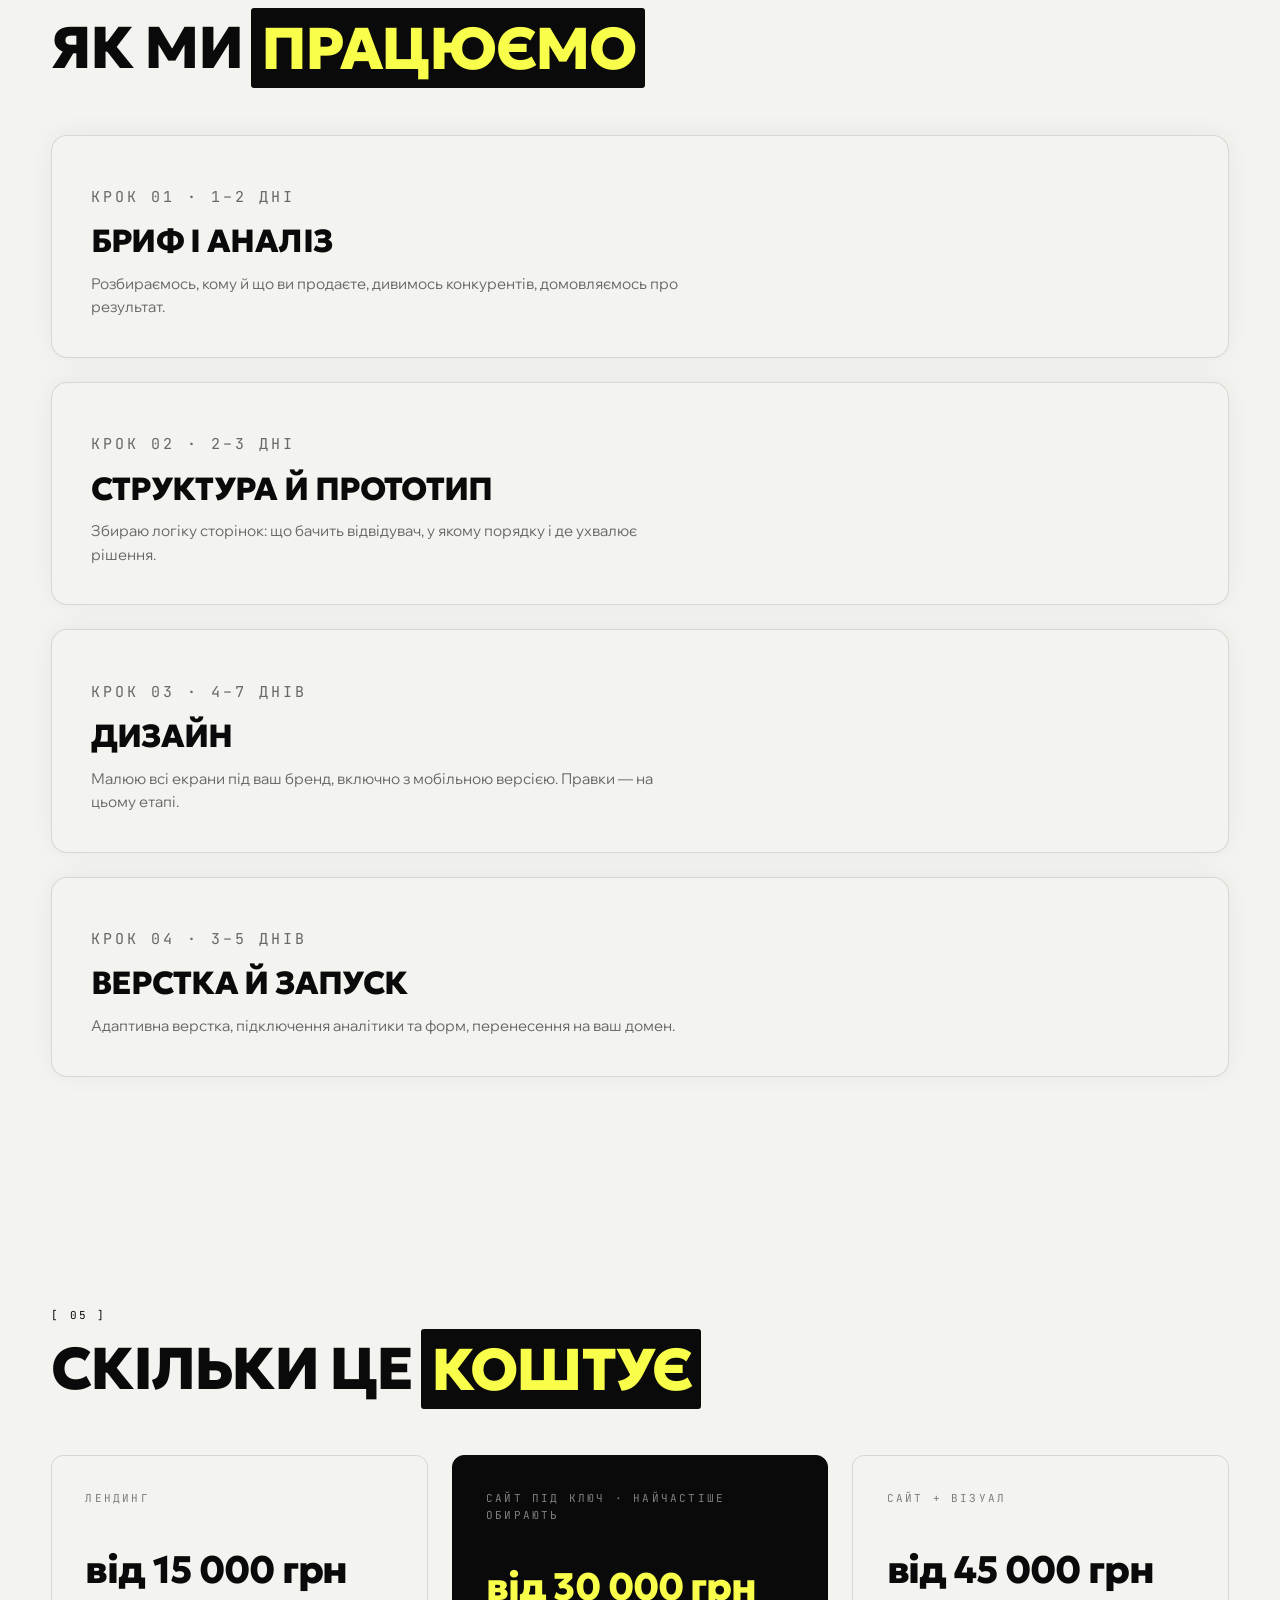
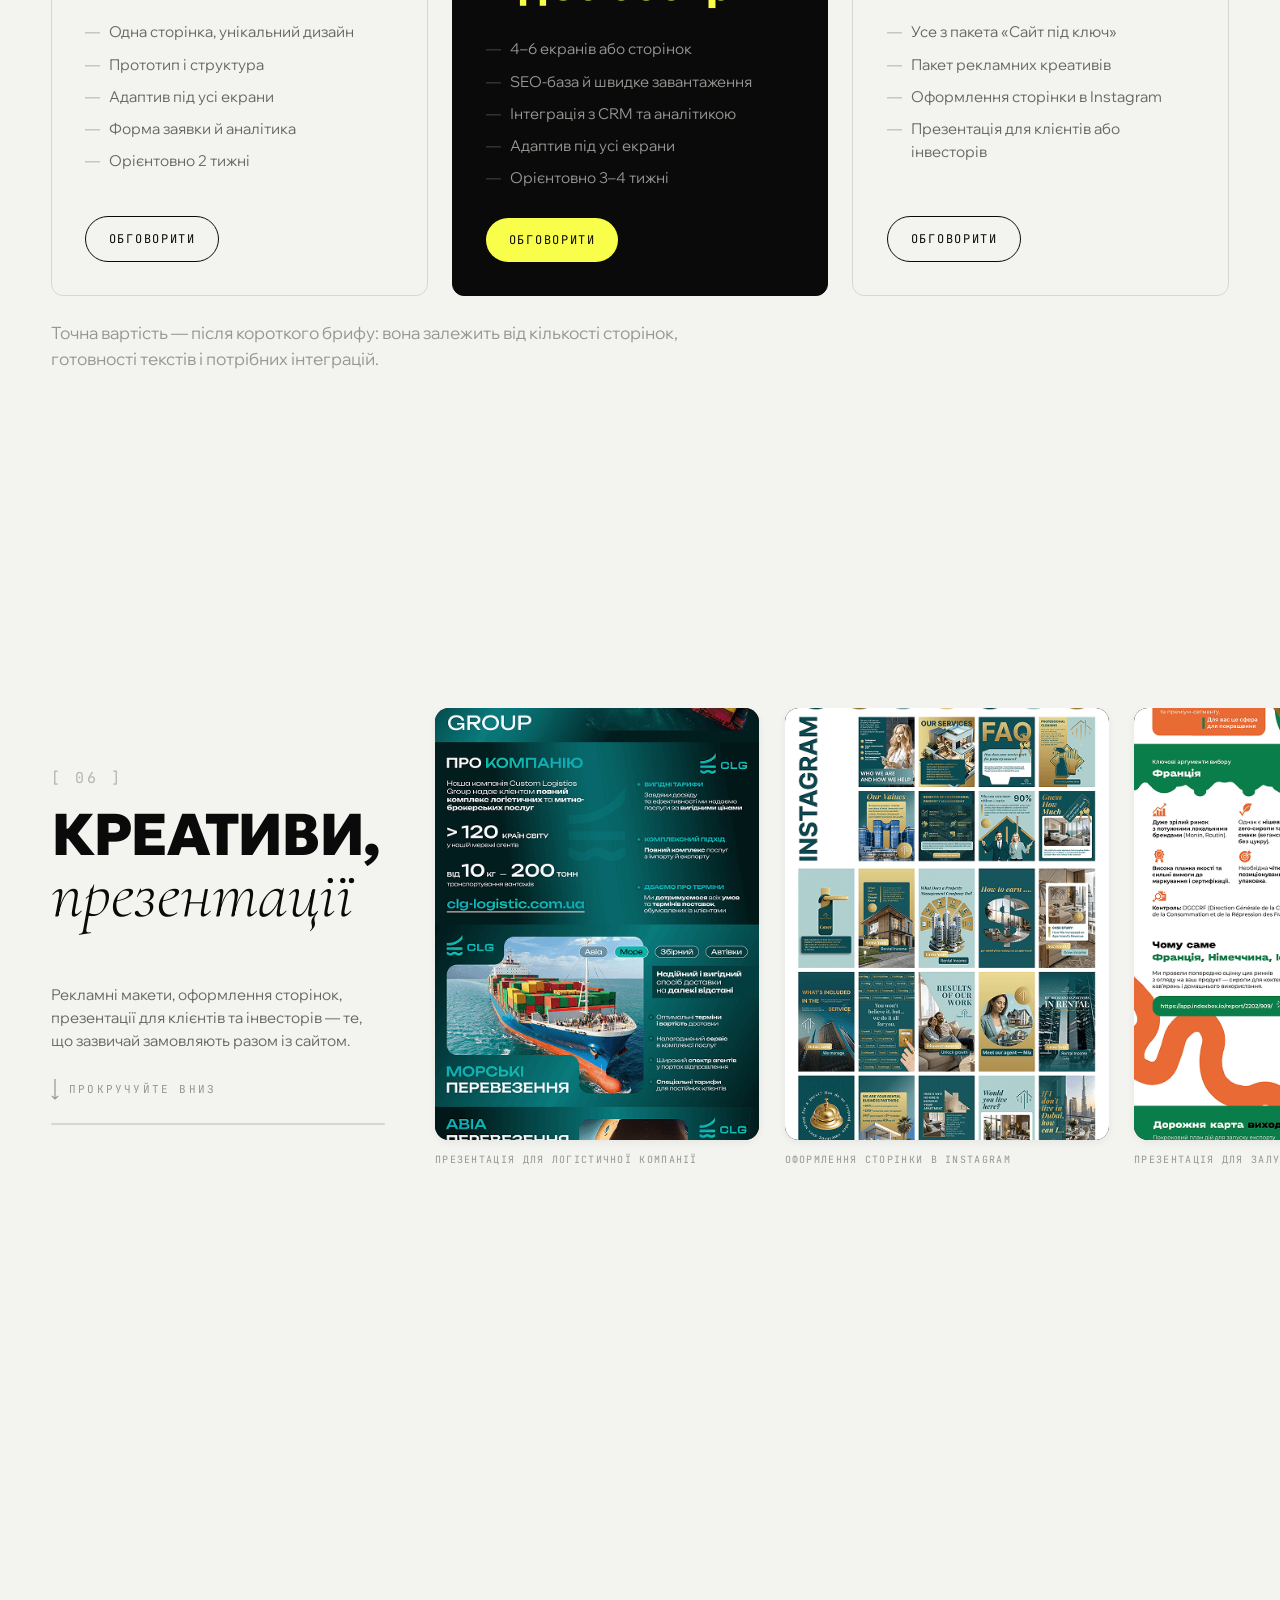
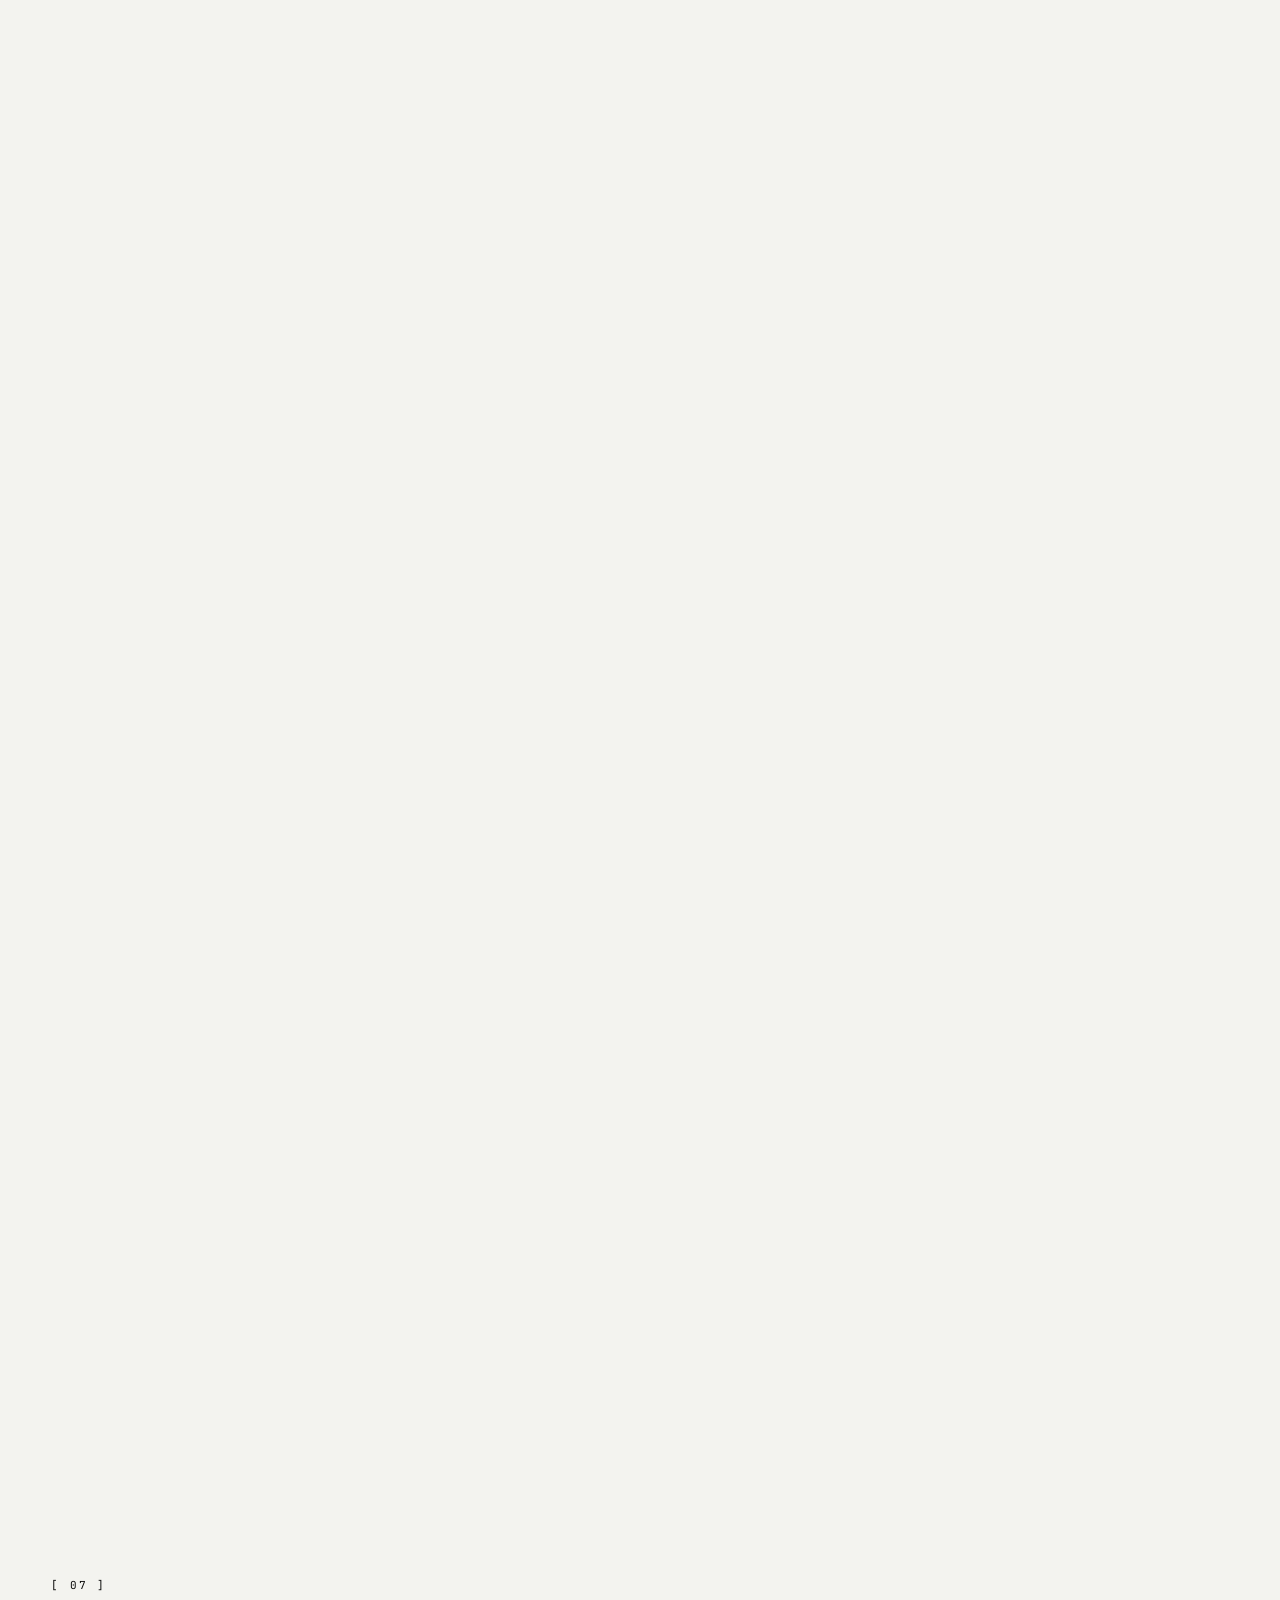
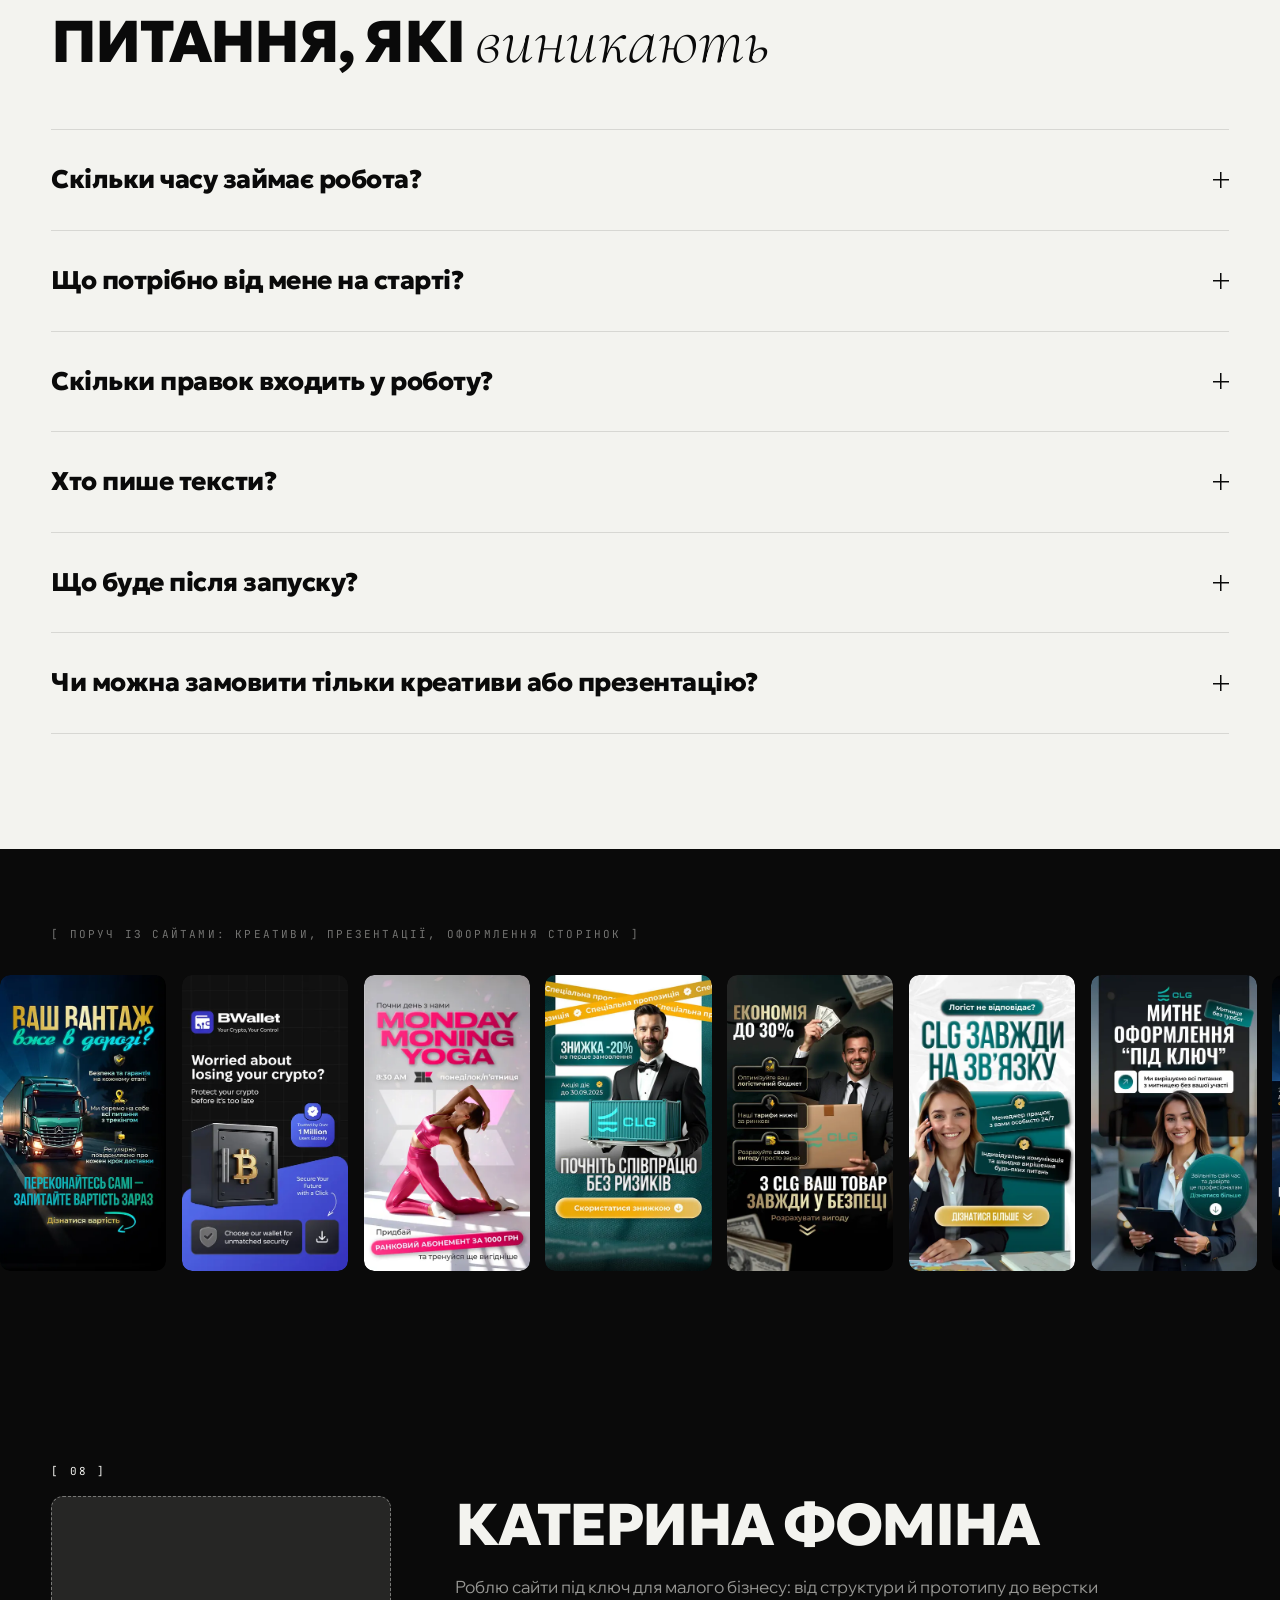
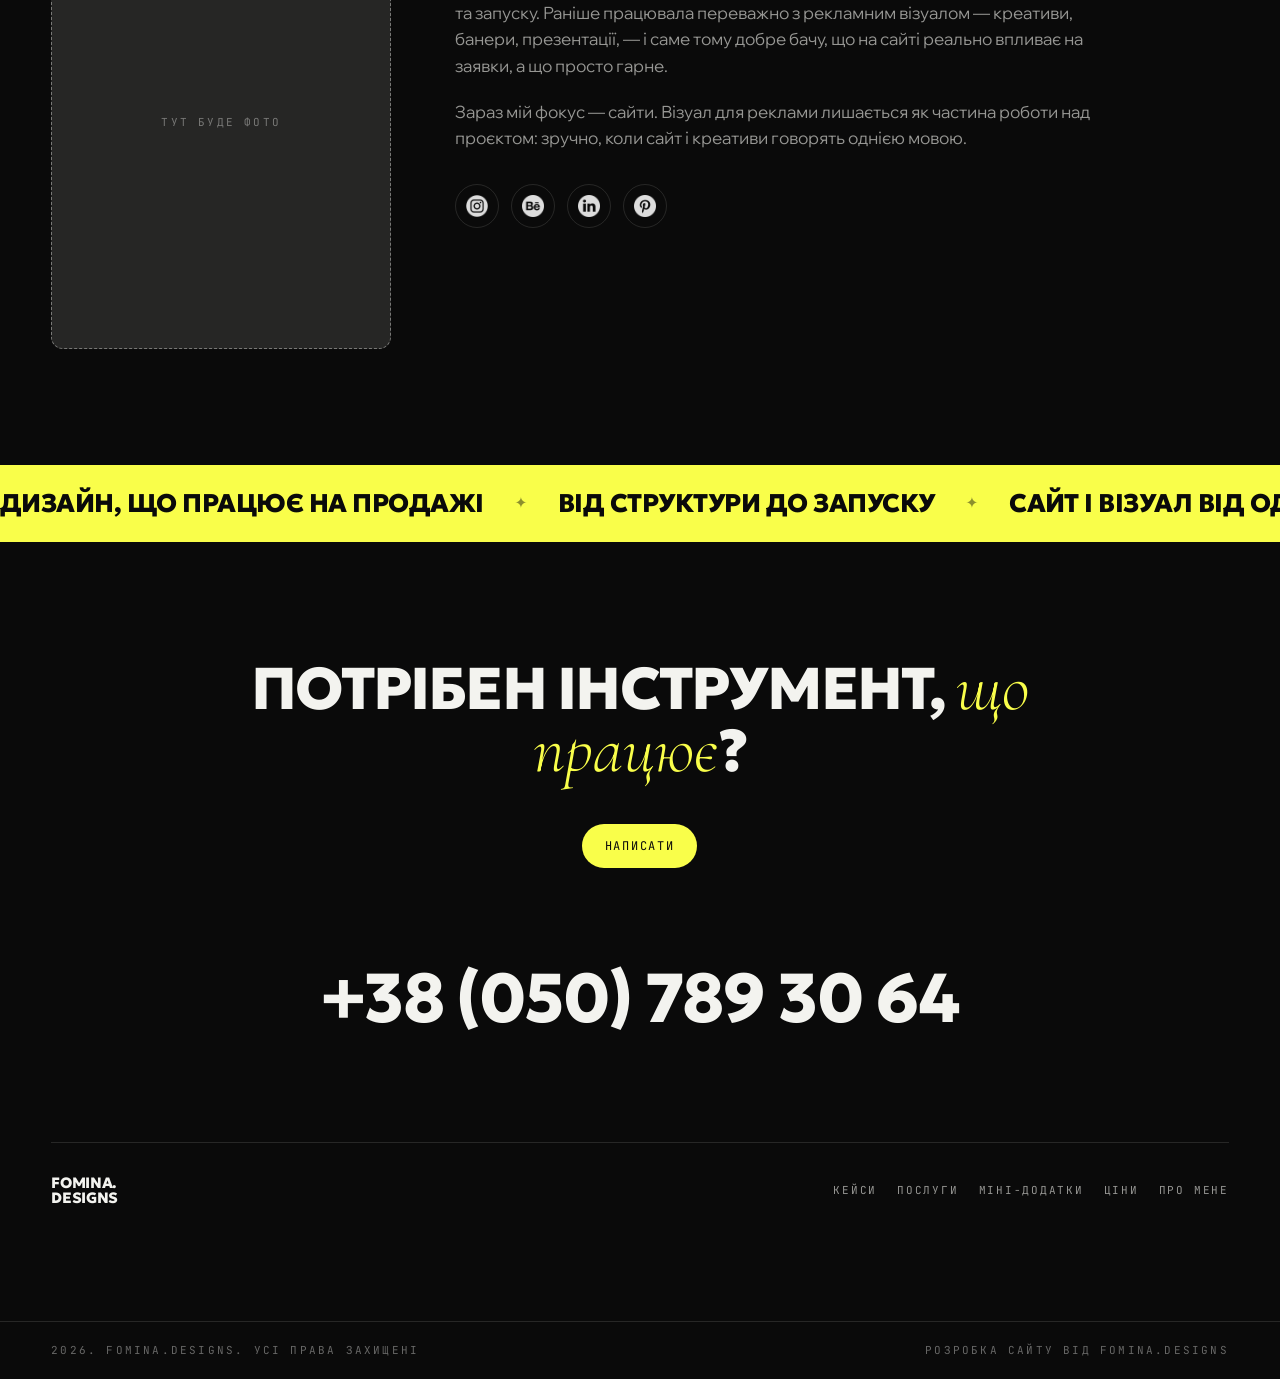
==== commit eb178698: "Закріплену галерею креативів повернуто Секцію відновлено з історії в тому вигляді, як була: розмітка" ====
--- a/index.html
+++ b/index.html
@@ -15,7 +15,7 @@
 <link rel="preconnect" href="https://fonts.googleapis.com">
 <link rel="preconnect" href="https://fonts.gstatic.com" crossorigin>
 <link href="https://fonts.googleapis.com/css2?family=Geologica:wght@400;600;800&family=Cormorant:ital,wght@1,300;1,400&family=Wix+Madefor+Display:wght@400;500;700&family=JetBrains+Mono:wght@400&display=swap" rel="stylesheet">
-<link href="css/style.css?v=24" rel="stylesheet">
+<link href="css/style.css?v=25" rel="stylesheet">
 </head>
 <body>
 
@@ -68,13 +68,18 @@
           <span class="menu__label">Ціни</span>
           <svg class="menu__arrow" width="22" height="14" viewBox="0 0 22 14" fill="none" aria-hidden="true"><path d="M0 7h20M15 1l6 6-6 6" stroke="currentColor" stroke-width="1.4"/></svg>
         </a>
+        <a href="#gallery">
+          <span class="menu__num">/ 06</span>
+          <span class="menu__label">Креативи</span>
+          <svg class="menu__arrow" width="22" height="14" viewBox="0 0 22 14" fill="none" aria-hidden="true"><path d="M0 7h20M15 1l6 6-6 6" stroke="currentColor" stroke-width="1.4"/></svg>
+        </a>
         <a href="#faq">
-          <span class="menu__num">/ 06</span>
+          <span class="menu__num">/ 07</span>
           <span class="menu__label">Питання</span>
           <svg class="menu__arrow" width="22" height="14" viewBox="0 0 22 14" fill="none" aria-hidden="true"><path d="M0 7h20M15 1l6 6-6 6" stroke="currentColor" stroke-width="1.4"/></svg>
         </a>
         <a href="#about">
-          <span class="menu__num">/ 07</span>
+          <span class="menu__num">/ 08</span>
           <span class="menu__label">Про мене</span>
           <svg class="menu__arrow" width="22" height="14" viewBox="0 0 22 14" fill="none" aria-hidden="true"><path d="M0 7h20M15 1l6 6-6 6" stroke="currentColor" stroke-width="1.4"/></svg>
         </a>
@@ -371,11 +376,116 @@
   </div>
 </section>
 
+<!-- ============================== РОБОТИ ================================= -->
+<!-- Заголовок їде разом із роботами — він перша комірка доріжки.
+     Висоту секції рахує JS: екран + пауза + шлях доріжки + така сама пауза. -->
+<section id="gallery" class="works light">
+  <div class="works__wrap" id="worksWrap">
+    <div class="works__stage">
+      <div class="works__viewport" id="worksViewport">
+        <div class="works__track" id="worksTrack" role="region" aria-label="Галерея робіт">
+
+          <div class="works__intro">
+            <p class="mono section-label">[ 06 ]</p>
+            <h2 class="section-title">Креативи,<br><span class="soft">презентації</span></h2>
+            <p>Рекламні макети, оформлення сторінок, презентації для клієнтів та інвесторів — те, що зазвичай замовляють разом із сайтом.</p>
+            <div class="works__hint mono">
+              <span class="works__hint--pinned">
+                <svg width="8" height="22" viewBox="0 0 8 22" fill="none" aria-hidden="true"><path d="M4 0v20M1 17l3 3 3-3" stroke="currentColor" stroke-width="1.2"/></svg>
+                Прокручуйте вниз
+              </span>
+              <span class="works__hint--free">
+                <svg width="22" height="8" viewBox="0 0 22 8" fill="none" aria-hidden="true"><path d="M0 4h20M17 1l3 3-3 3" stroke="currentColor" stroke-width="1.2"/></svg>
+                Гортайте вбік
+              </span>
+            </div>
+            <div class="works__progress" aria-hidden="true"><span id="worksBar"></span></div>
+          </div>
+
+          <figure class="work">
+            <button type="button" class="work__frame" data-full="images/CLG-presentation.png" data-caption="Презентація для логістичної компанії" aria-label="Відкрити на весь екран: Презентація для логістичної компанії">
+              <img src="images/Logistic-mini.png" alt="Презентація для логістичної компанії" loading="lazy">
+            </button>
+            <figcaption>Презентація для логістичної компанії</figcaption>
+          </figure>
+          <figure class="work">
+            <button type="button" class="work__frame" data-full="images/Instagram.png" data-caption="Оформлення сторінки в Instagram" aria-label="Відкрити на весь екран: Оформлення сторінки в Instagram">
+              <img src="images/Instagram.png" alt="Оформлення сторінки в Instagram" loading="lazy">
+            </button>
+            <figcaption>Оформлення сторінки в Instagram</figcaption>
+          </figure>
+          <figure class="work">
+            <button type="button" class="work__frame" data-full="images/Export.png" data-caption="Презентація для залучення інвесторів" aria-label="Відкрити на весь екран: Презентація для залучення інвесторів">
+              <img src="images/Export-mini.png" alt="Презентація для залучення інвесторів" loading="lazy">
+            </button>
+            <figcaption>Презентація для залучення інвесторів</figcaption>
+          </figure>
+          <figure class="work">
+            <button type="button" class="work__frame" data-full="images/Inst-logistic.png" data-caption="Рекламні креативи для Instagram" aria-label="Відкрити на весь екран: Рекламні креативи для Instagram">
+              <img src="images/Inst-logistic.png" alt="Рекламні креативи для Instagram" loading="lazy">
+            </button>
+            <figcaption>Рекламні креативи для Instagram</figcaption>
+          </figure>
+          <figure class="work">
+            <button type="button" class="work__frame" data-full="images/Smartass-presentation.png" data-caption="Презентація для фітнес-тренера" aria-label="Відкрити на весь екран: Презентація для фітнес-тренера">
+              <img src="images/Tranier-mini.png" alt="Презентація для фітнес-тренера" loading="lazy">
+            </button>
+            <figcaption>Презентація для фітнес-тренера</figcaption>
+          </figure>
+          <figure class="work">
+            <button type="button" class="work__frame" data-full="images/Event-mini.png" data-caption="Афіша навчального івенту" aria-label="Відкрити на весь екран: Афіша навчального івенту">
+              <img src="images/Event-mini.png" alt="Афіша навчального івенту" loading="lazy">
+            </button>
+            <figcaption>Афіша навчального івенту</figcaption>
+          </figure>
+          <figure class="work">
+            <button type="button" class="work__frame" data-full="images/Travel-mini.png" data-caption="Банери для тревел-агенції" aria-label="Відкрити на весь екран: Банери для тревел-агенції">
+              <img src="images/Travel-mini.png" alt="Банери для тревел-агенції" loading="lazy">
+            </button>
+            <figcaption>Банери для тревел-агенції</figcaption>
+          </figure>
+          <figure class="work">
+            <button type="button" class="work__frame" data-full="images/SMEG-pesentation.png" data-caption="Презентація товару" aria-label="Відкрити на весь екран: Презентація товару">
+              <img src="images/SMEG-mini.png" alt="Презентація товару" loading="lazy">
+            </button>
+            <figcaption>Презентація товару</figcaption>
+          </figure>
+          <figure class="work">
+            <button type="button" class="work__frame" data-full="images/Portfolio-presentation.png" data-caption="Презентація дизайнера" aria-label="Відкрити на весь екран: Презентація дизайнера">
+              <img src="images/My-mini.png" alt="Презентація дизайнера" loading="lazy">
+            </button>
+            <figcaption>Презентація дизайнера</figcaption>
+          </figure>
+          <figure class="work">
+            <button type="button" class="work__frame" data-full="images/kreativni-ideji-dlja-instagram-reklamy.jpg" data-caption="Креативи для Instagram-реклами" aria-label="Відкрити на весь екран: Креативи для Instagram-реклами">
+              <img src="images/kreativni-ideji-dlja-instagram-reklamy.jpg" alt="Креативи для Instagram-реклами" loading="lazy">
+            </button>
+            <figcaption>Креативи для Instagram-реклами</figcaption>
+          </figure>
+          <figure class="work">
+            <button type="button" class="work__frame" data-full="images/promociyni-banery-instagram-2025.jpg" data-caption="Промоційні банери" aria-label="Відкрити на весь екран: Промоційні банери">
+              <img src="images/promociyni-banery-instagram-2025.jpg" alt="Промоційні банери" loading="lazy">
+            </button>
+            <figcaption>Промоційні банери</figcaption>
+          </figure>
+          <figure class="work">
+            <button type="button" class="work__frame" data-full="images/banery-dlja-instagram-reklamy-dlja-biznesa-1.jpg" data-caption="Банери для бізнесу" aria-label="Відкрити на весь екран: Банери для бізнесу">
+              <img src="images/banery-dlja-instagram-reklamy-dlja-biznesa-1.jpg" alt="Банери для бізнесу" loading="lazy">
+            </button>
+            <figcaption>Банери для бізнесу</figcaption>
+          </figure>
+          <div class="works__tail" aria-hidden="true"></div>
+        </div>
+      </div>
+    </div>
+  </div>
+</section>
+
 <!-- ========================= ПИТАННЯ-ВІДПОВІДІ ============================ -->
 <!-- ВІДПОВІДІ ПРО ПРАВКИ Й ОПЛАТУ — ЗАГЛУШКИ. Підтвердити або переписати. -->
 <section id="faq" class="section light">
   <div class="wrap">
-    <p class="mono section-label">[ 06 ]</p>
+    <p class="mono section-label">[ 07 ]</p>
     <h2 class="section-title">Питання, які <span class="soft">виникають</span></h2>
 
     <div class="faq">
@@ -429,7 +539,7 @@
 <!-- ============================== ПРО МЕНЕ =============================== -->
 <section id="about" class="section dark">
   <div class="wrap">
-    <p class="mono section-label">[ 07 ]</p>
+    <p class="mono section-label">[ 08 ]</p>
     <div class="about">
       <!-- ФОТО — ЗАГЛУШКА. Покласти файл у images/about.jpg і замінити блок нижче на:
            <div class="about__photo"><img src="images/about.jpg" alt="Катерина Фоміна, дизайнерка"></div> -->
@@ -524,6 +634,6 @@
   <span class="cursor__dot"></span>
 </div>
 
-<script src="js/app.js?v=22"></script>
+<script src="js/app.js?v=23"></script>
 </body>
 </html>
--- a/css/style.css
+++ b/css/style.css
@@ -512,6 +512,125 @@
 .plan.plan--featured li::before{opacity:.45}
 .plans-note{margin-top:24px;color:var(--ink-40);max-width:60ch}
 
+/* --- роботи: закріплена горизонтальна прокрутка ----------------------------
+
+   Базовий стан (він же запасний, якщо JS не спрацював або екран вузький) —
+   звичайна горизонтальна прокрутка пальцем чи тачпадом.
+   Клас .works--pinned додає JS: секція закріплюється, а вся доріжка —
+   разом із заголовком — їде вбік пропорційно до пройденої прокрутки.
+   Саму прокрутку не перехоплюємо, рахуємо лише пройдений шлях.
+--------------------------------------------------------------------------- */
+
+/* Кут для градієнтної обводки. @property потрібен, щоб кут можна було
+   анімувати — звичайну CSS-змінну браузер анімувати не вміє. */
+@property --angle{syntax:"<angle>";initial-value:0deg;inherits:false}
+
+.works{background:var(--cream);color:var(--ink);position:relative}
+@supports (overflow:clip){.works{overflow-x:clip}}
+.works__stage{padding:clamp(64px,9vw,120px) 0}
+.works__viewport{
+  overflow-x:auto;overscroll-behavior-x:contain;
+  padding:4px var(--pad);
+  scrollbar-width:thin;scrollbar-color:var(--ink-12) transparent;
+}
+.works__viewport::-webkit-scrollbar{height:6px}
+.works__viewport::-webkit-scrollbar-thumb{background:var(--ink-12);border-radius:999px}
+/* max-content — доріжка завжди має справжню ширину вмісту: у звичайному
+   режимі це дає горизонтальну прокрутку, у закріпленому — правильне
+   вимірювання шляху. Без цього перше вимірювання бачить ширину екрана. */
+.works__track{display:flex;gap:clamp(16px,2vw,32px);align-items:center;width:max-content}
+
+/* заголовок — перша комірка доріжки, тому їде разом із роботами */
+.works__intro{flex:0 0 clamp(260px,28vw,380px);padding-right:clamp(8px,2vw,24px)}
+.works__intro p{margin-top:16px;color:var(--ink-60);font-size:15px}
+.works__hint{display:flex;align-items:center;gap:10px;margin-top:26px;color:var(--ink-40)}
+.works__hint span{display:flex;align-items:center;gap:10px}
+.works__hint svg{flex:0 0 auto}
+.works__hint--pinned{display:none}
+.works__progress{
+  margin-top:22px;height:2px;background:var(--ink-12);border-radius:2px;overflow:hidden;
+  opacity:0;transition:opacity .4s;
+}
+.works__progress span{display:block;height:100%;width:0;background:var(--ink);border-radius:2px}
+
+/* --- закріплений режим --- */
+.works--pinned .works__stage{
+  position:sticky;top:0;height:100svh;
+  display:flex;align-items:center;overflow:hidden;padding:0;
+}
+/* width і min-width обов'язкові: без них вікно перегляду — гнучкий
+   елемент без заданої ширини — розтягується під ширину вмісту, і
+   вимірювання починає давати «нема чого прокручувати». Стан тоді
+   перемикається туди-сюди по колу. */
+.works--pinned .works__viewport{
+  overflow:hidden;padding:0 var(--pad);
+  flex:0 0 100%;width:100%;min-width:0;
+}
+.works--pinned .works__track{will-change:transform}
+
+/* У закріпленому режимі картку задає ВИСОТА, а не ширина: так ряд
+   гарантовано вміщається в екран і стоїть рівно посередині,
+   на будь-якому масштабі й розмірі вікна. */
+.works--pinned .work{flex:0 0 auto}
+.works--pinned .work__frame{width:max-content}
+.works--pinned .work__frame img{
+  height:clamp(220px,48svh,480px);width:auto;
+}
+
+/* Хвіст доріжки: щоб остання робота доїжджала не впритул до краю,
+   а з відступом — і лише тоді прокрутка йшла вниз. */
+.works__tail{flex:0 0 clamp(24px,8vw,180px)}
+.works--pinned .works__hint--free{display:none}
+.works--pinned .works__hint--pinned{display:flex}
+.works--pinned .works__progress{opacity:1}
+
+/* --- картка --- */
+.work{
+  flex:0 0 clamp(190px,20vw,260px);
+  position:relative;border-radius:14px;
+  transition:transform .45s cubic-bezier(.2,.7,.3,1);
+}
+.work:hover{transform:translateY(-6px)}
+
+.work__frame{
+  display:block;width:100%;padding:0;
+  position:relative;border-radius:14px;overflow:hidden;background:var(--ink);
+  box-shadow:0 2px 8px rgba(10,10,10,.06);
+  cursor:zoom-in;
+  transition:box-shadow .45s cubic-bezier(.2,.7,.3,1);
+}
+.work:hover .work__frame{box-shadow:0 18px 40px rgba(10,10,10,.18)}
+.work__frame:focus-visible{outline:2px solid var(--ink);outline-offset:4px}
+
+/* Градієнтна обводка вмикається лише на ховері, щоб не смикати очі
+   постійним рухом у дванадцяти картках одночасно. */
+.work__frame::before{
+  content:"";position:absolute;inset:-2px;z-index:0;border-radius:16px;
+  background:conic-gradient(from var(--angle),
+    var(--accent),rgba(249,254,74,0) 25%,rgba(249,254,74,0) 75%,var(--accent));
+  opacity:0;transition:opacity .4s;
+}
+.work:hover .work__frame::before{opacity:1;animation:spin-border 3.2s linear infinite}
+@keyframes spin-border{to{--angle:360deg}}
+
+.work__frame img{
+  position:relative;z-index:1;
+  width:100%;aspect-ratio:3/4;object-fit:cover;border-radius:13px;
+  transition:transform .7s cubic-bezier(.2,.7,.3,1),filter .45s;
+  filter:saturate(.92);
+}
+.work:hover .work__frame img{transform:scale(1.05);filter:saturate(1.06)}
+
+.work figcaption{
+  margin-top:12px;font-family:var(--mono);font-size:10px;letter-spacing:.13em;
+  text-transform:uppercase;color:var(--ink-40);transition:color .3s;
+}
+.work:hover figcaption{color:var(--ink)}
+
+@supports not (background:conic-gradient(from var(--angle),red,blue)){
+  .work:hover .work__frame::before{background:var(--accent);animation:none}
+}
+
 /* --- перегляд роботи на весь екран ---------------------------------------- */
 .viewer{
   position:fixed;inset:0;z-index:100;
@@ -598,6 +717,8 @@
   .service{grid-column:span 6}
   .service--small{grid-column:span 6}
   .apps{grid-template-columns:minmax(0,1fr)}
+  .works__intro{flex:0 0 78vw}
+  .work{flex:0 0 58vw}
   .steps{grid-template-columns:repeat(2,minmax(0,1fr))}
 }
 @media (max-width:860px){
@@ -636,6 +757,8 @@
   .app{grid-template-columns:minmax(0,1fr);text-align:left}
   .app__shot{max-width:180px}
   .steps{grid-template-columns:minmax(0,1fr)}
+  .works__intro{flex:0 0 86vw}
+  .work{flex:0 0 70vw}
 }
 
 /* --- повага до налаштувань руху ------------------------------------------- */
